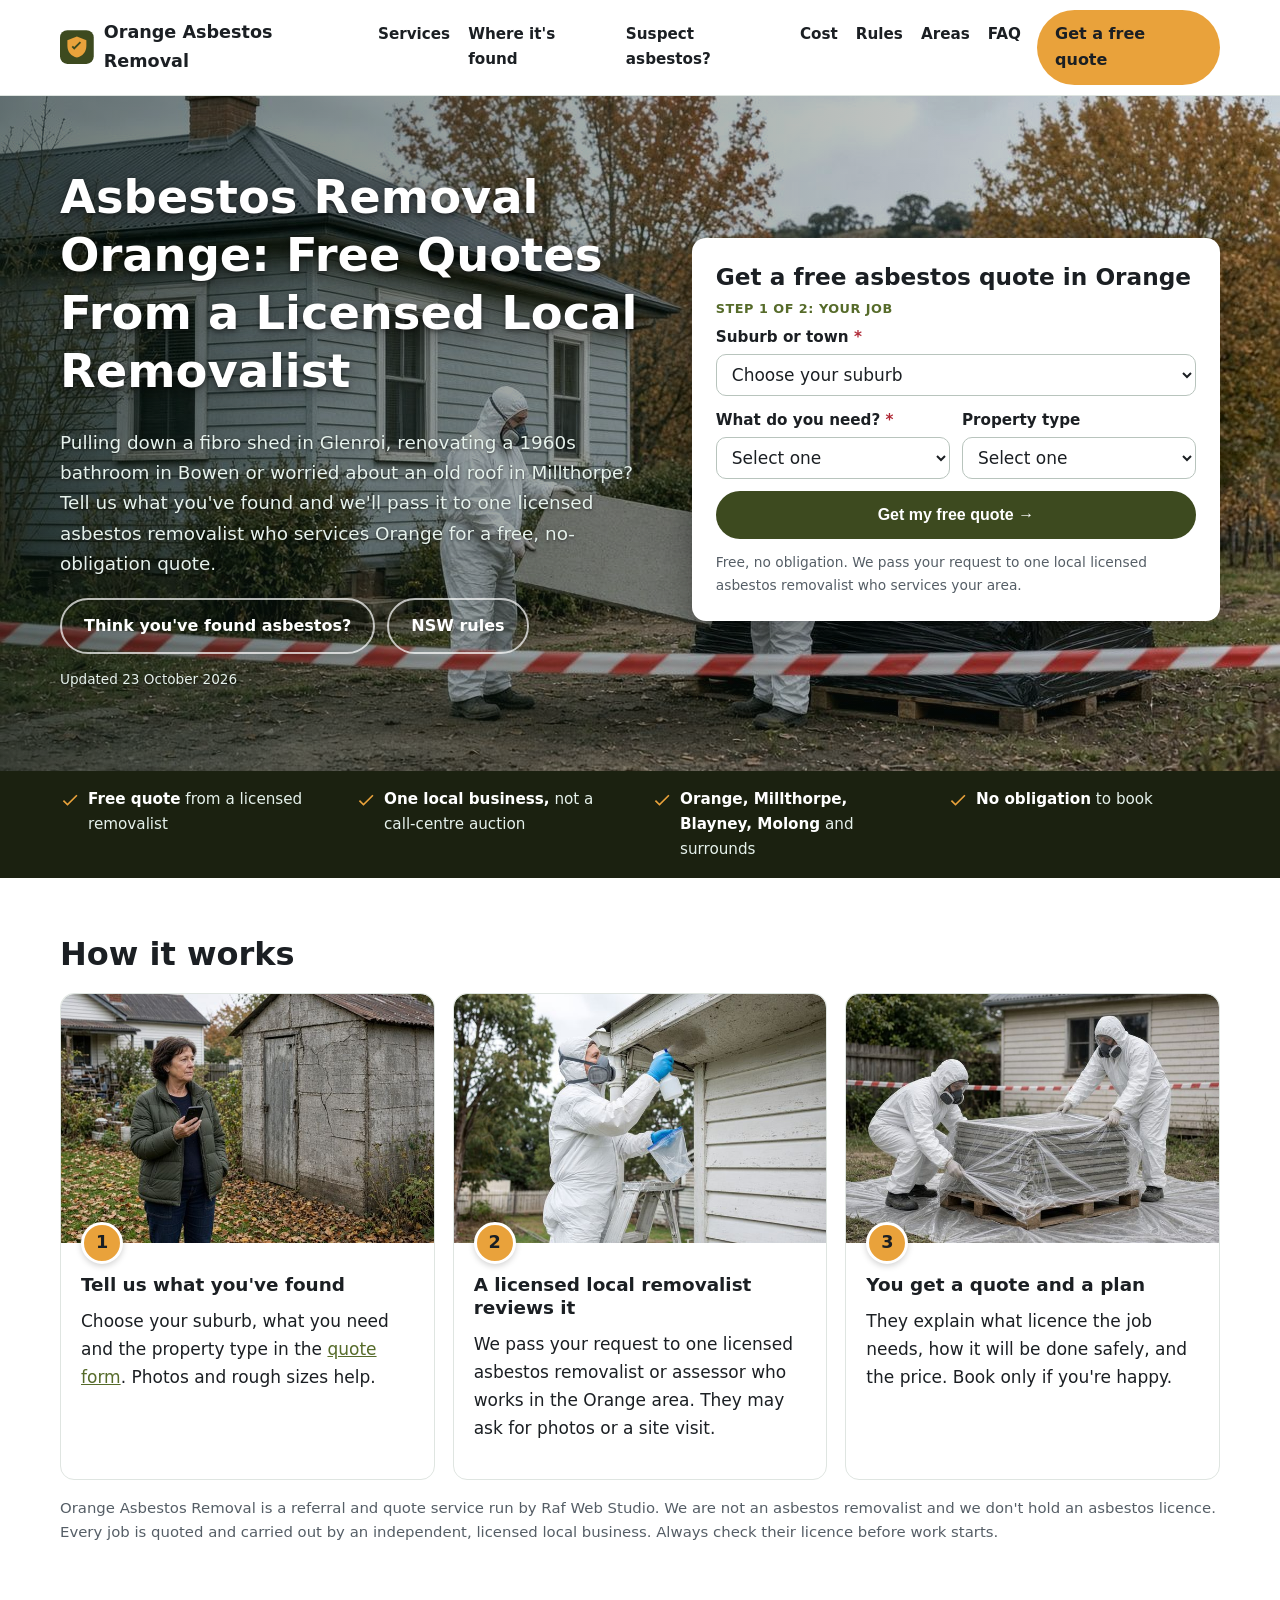
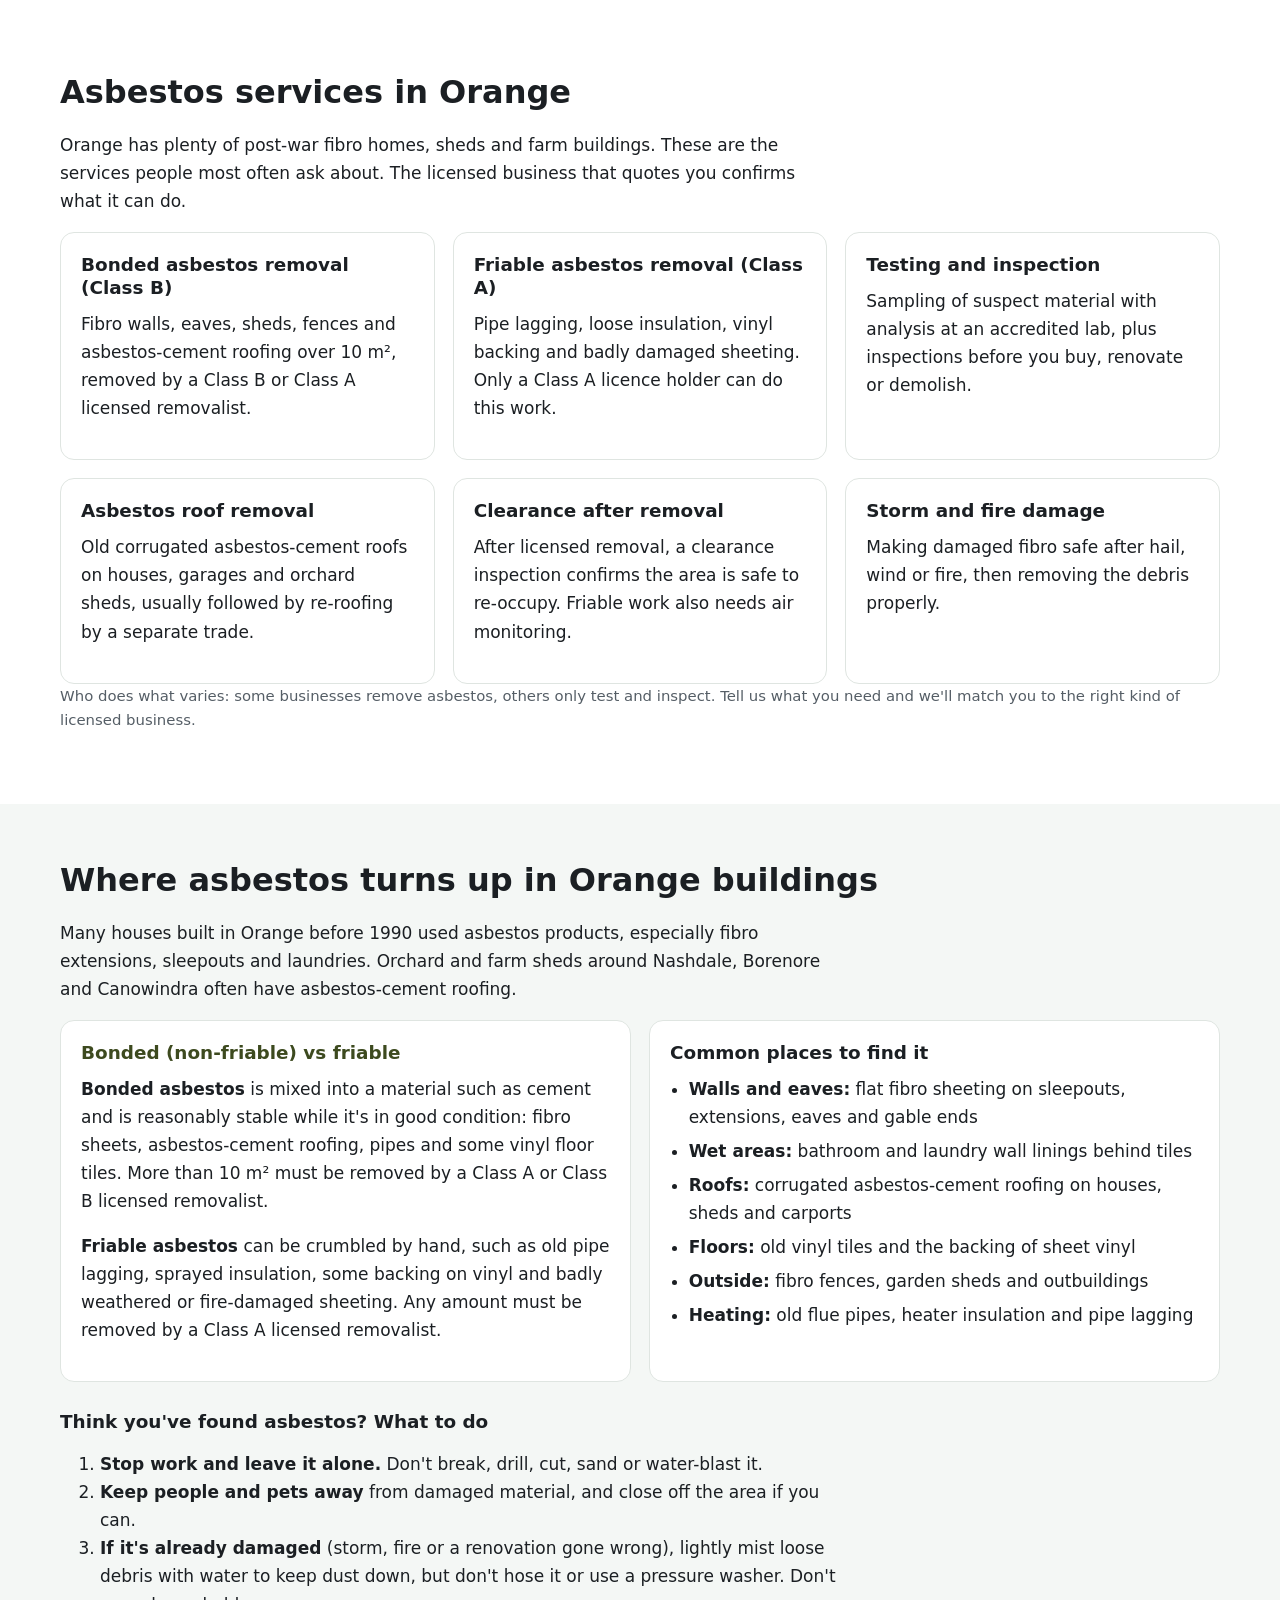
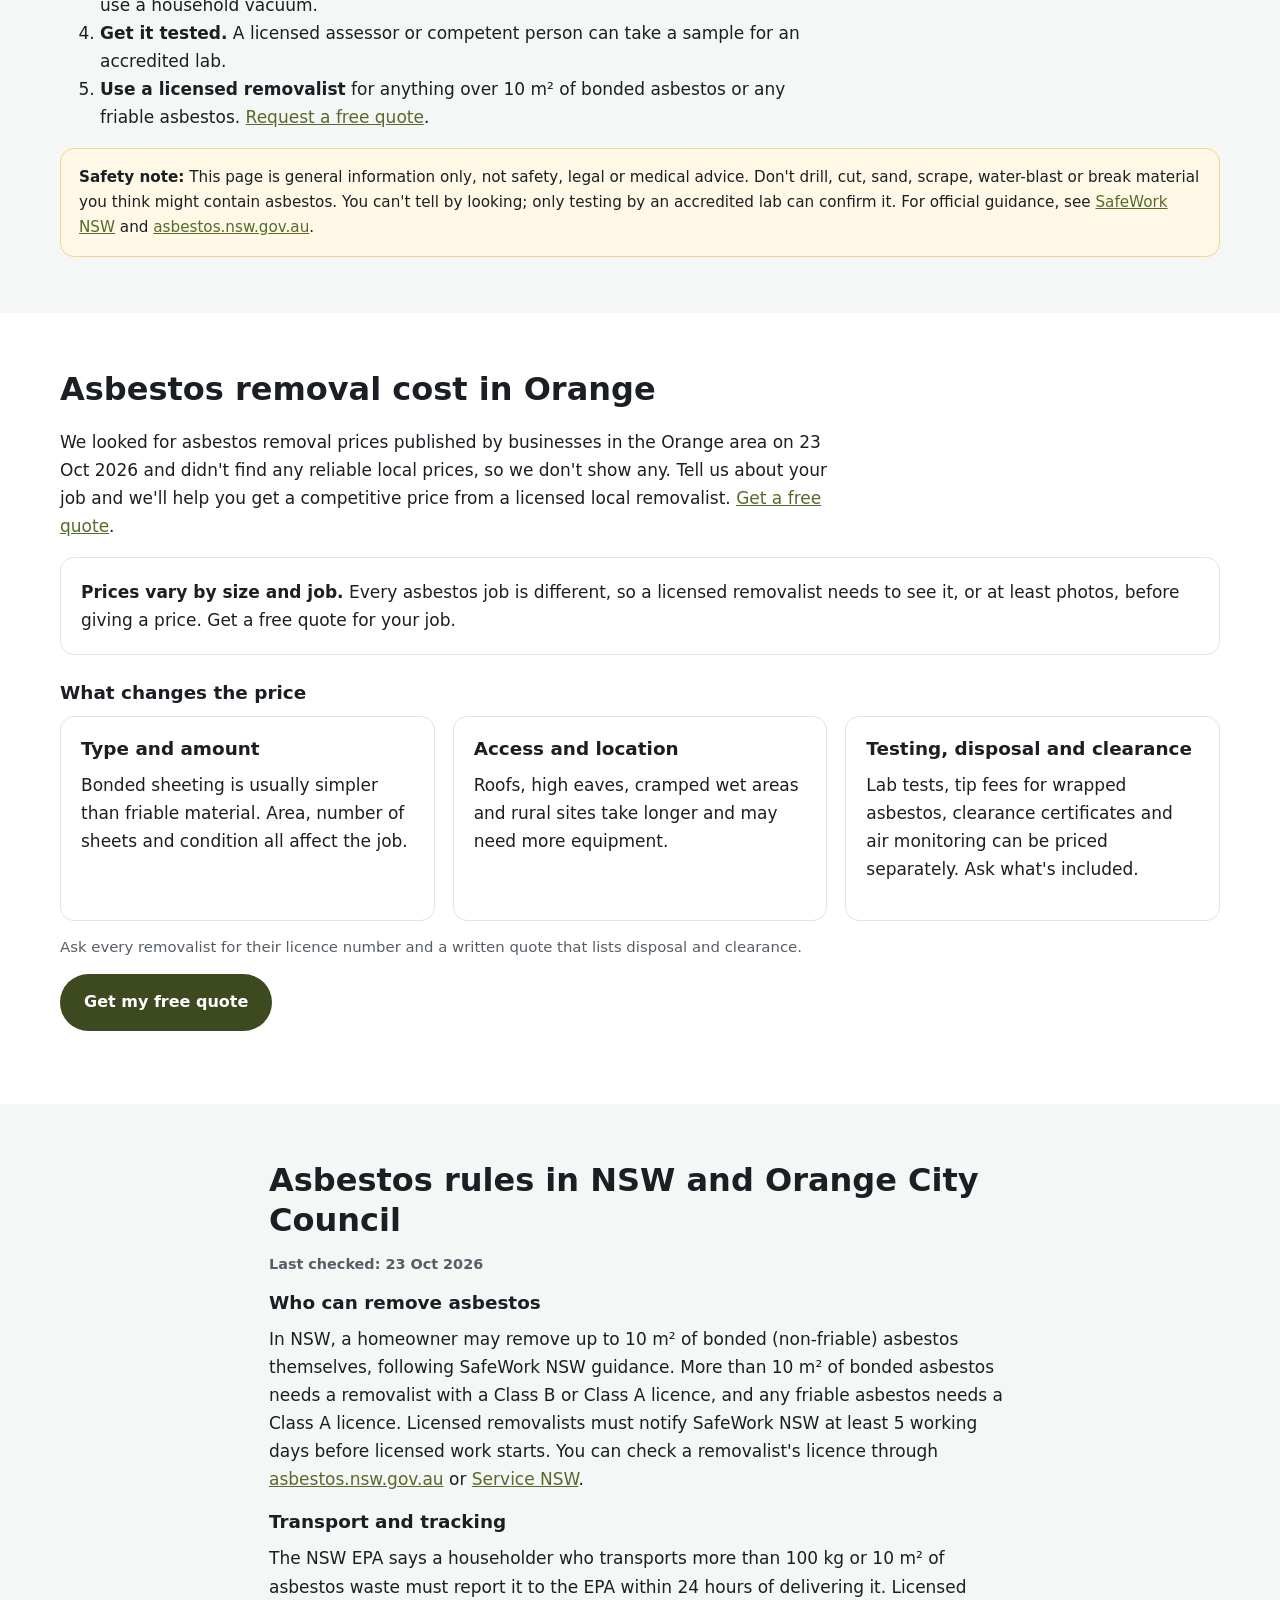
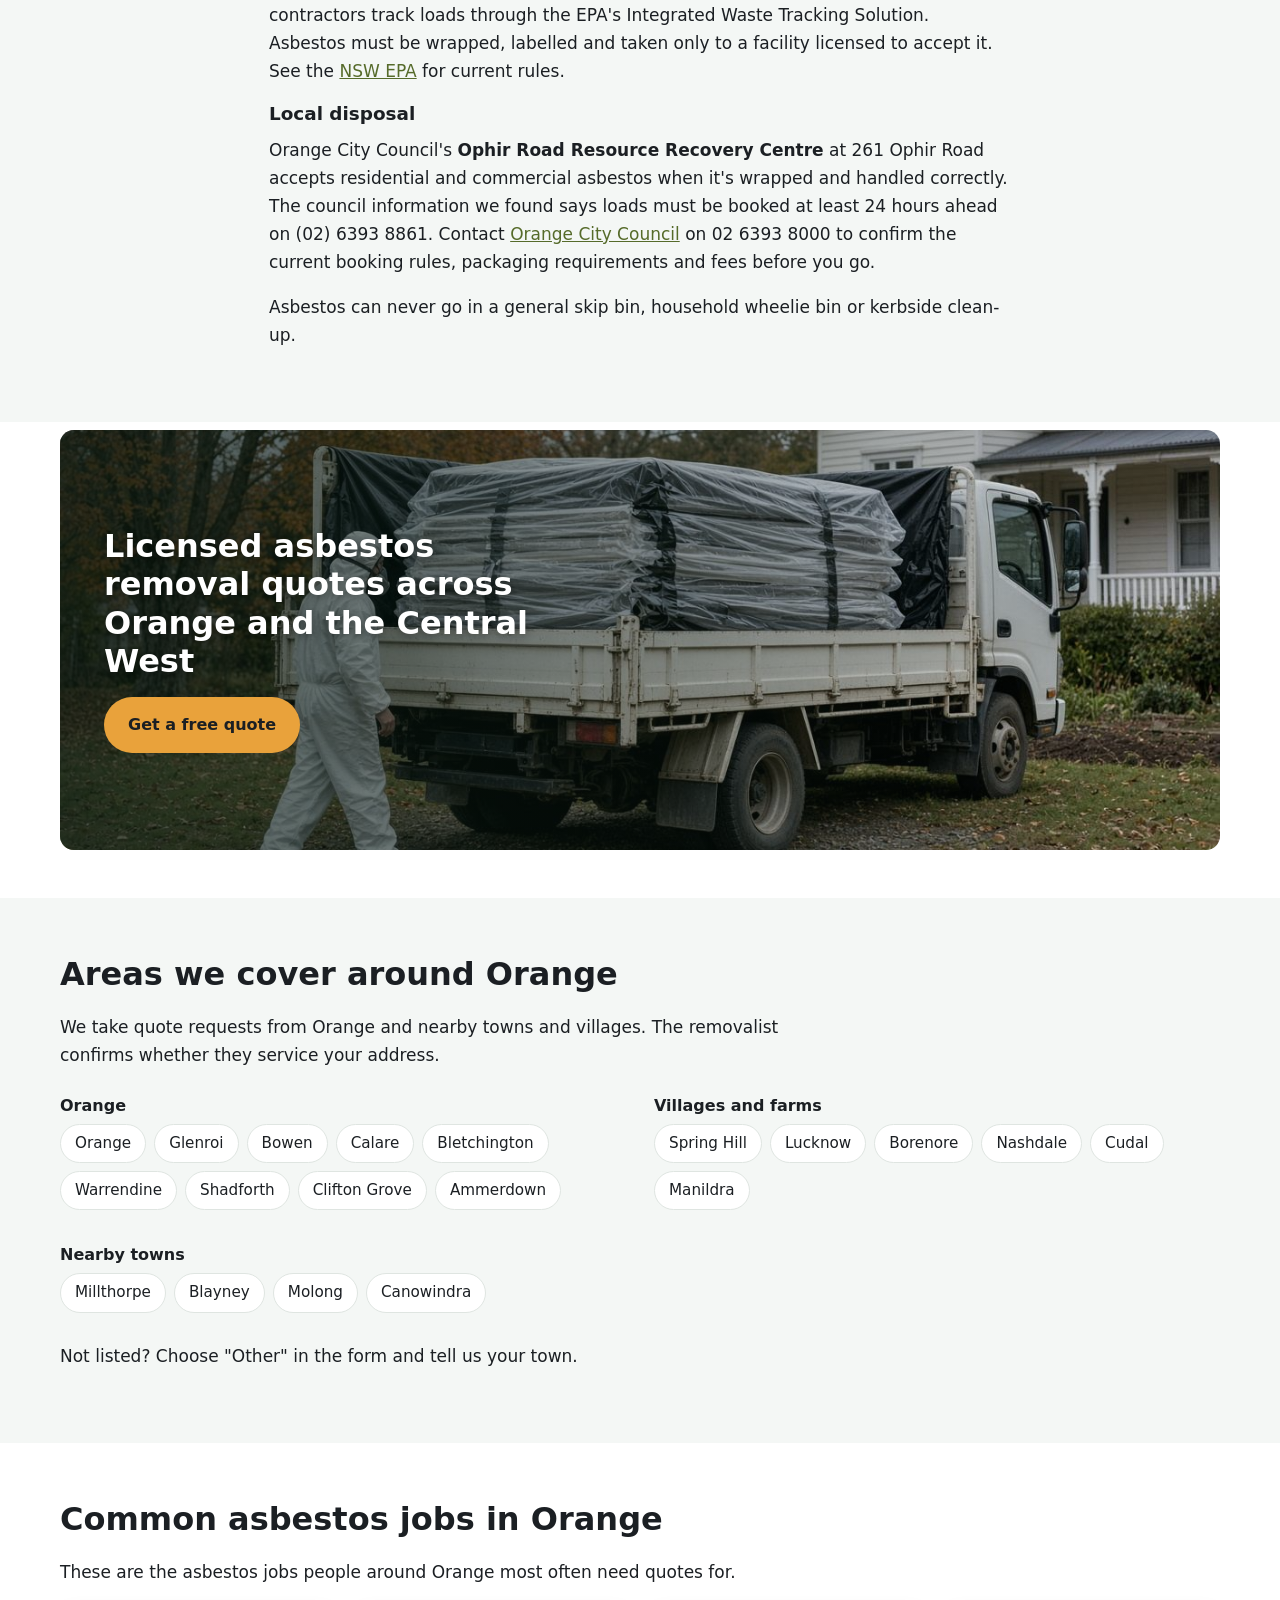
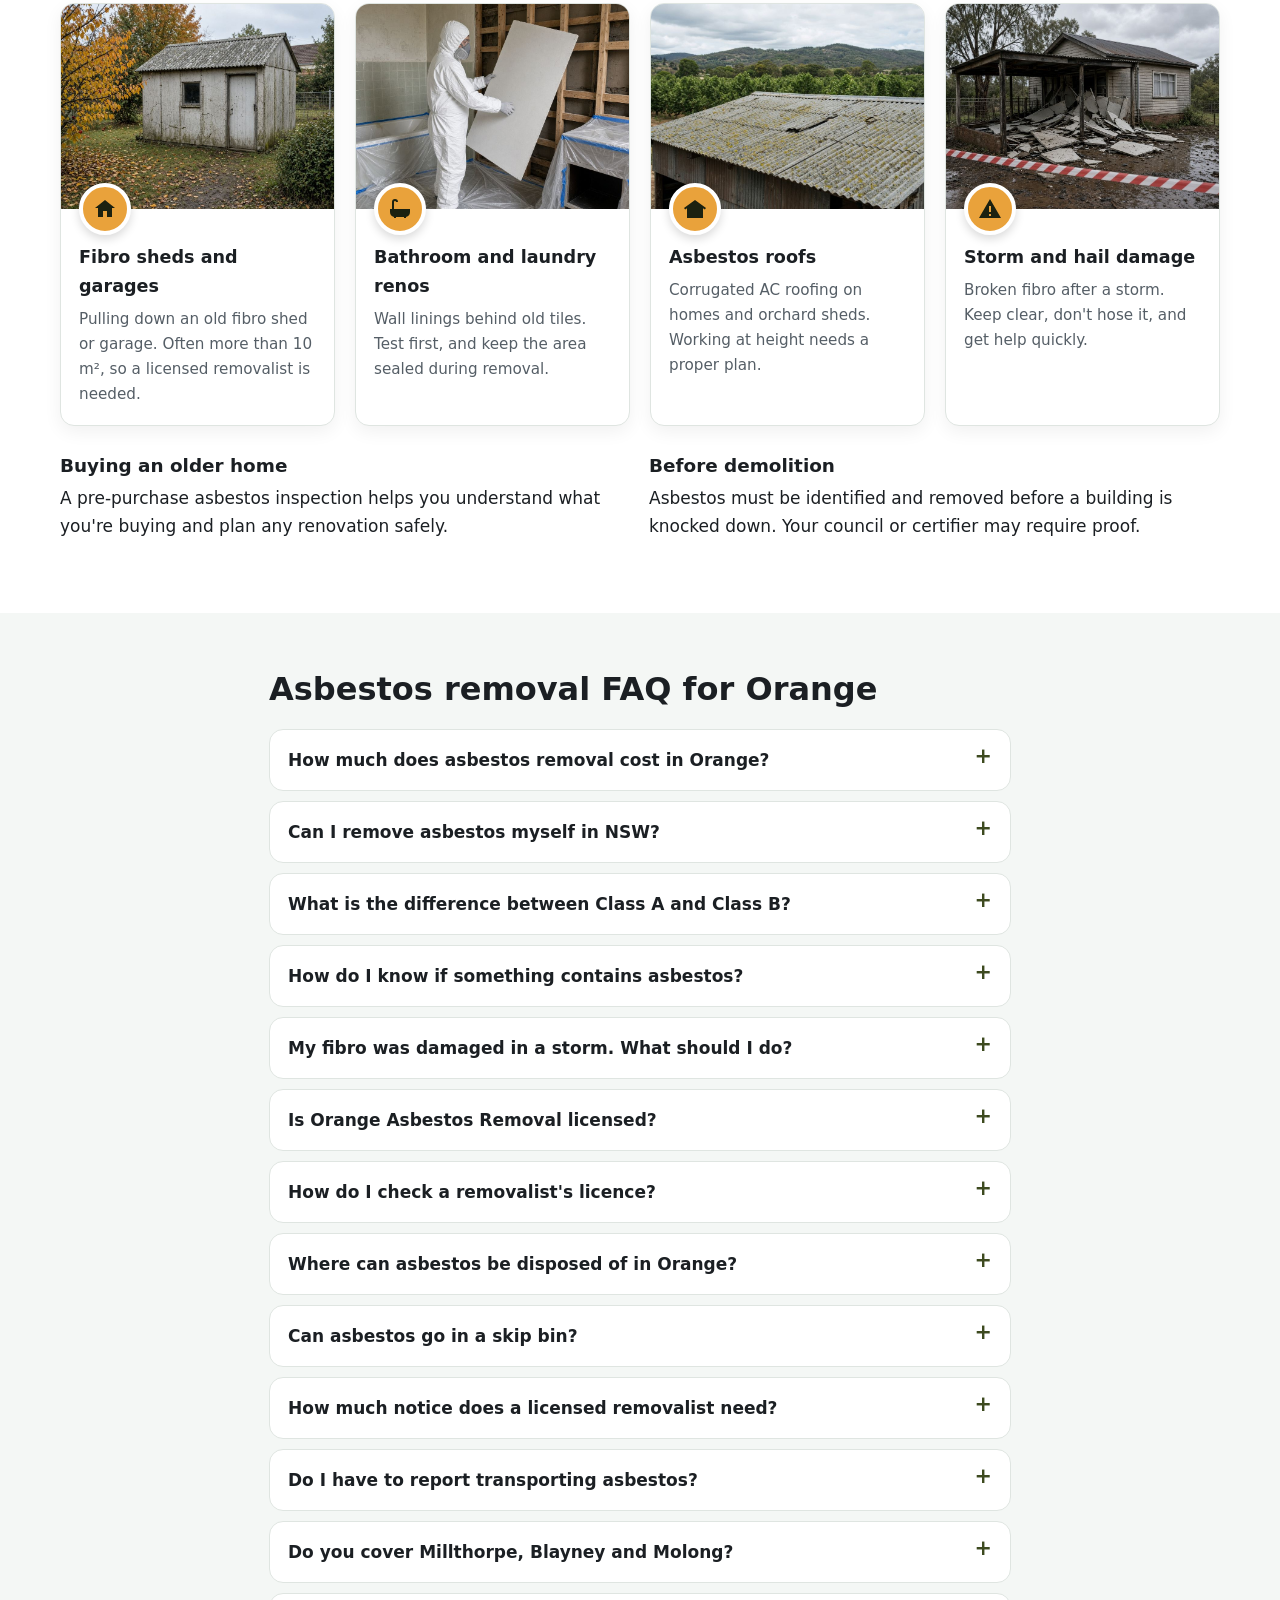
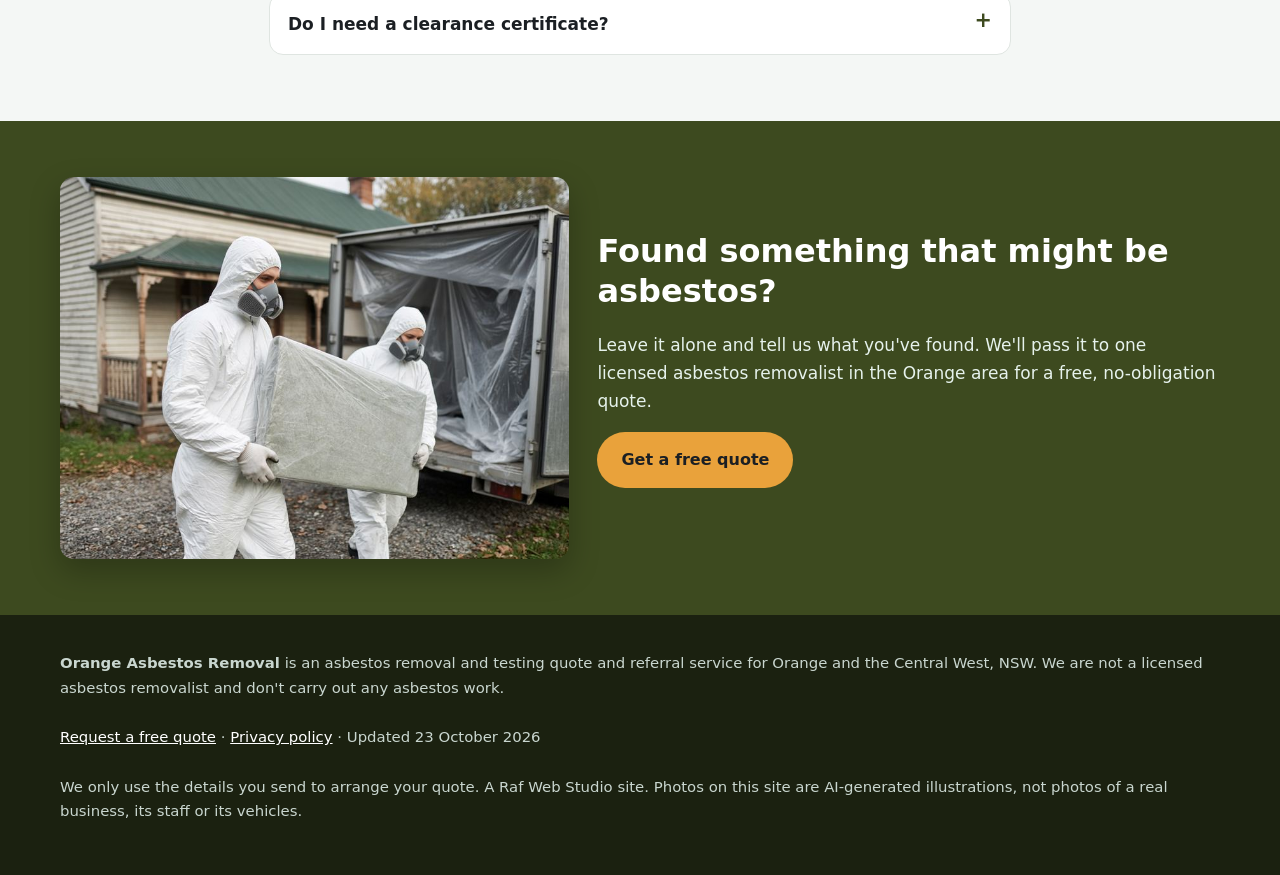
==== index.html @ f8bcb48f "Use FormSubmit alias for form action" ====
<!doctype html>
<html lang="en-AU">
<head>
<meta charset="utf-8">
<meta name="google-site-verification" content="h_LJporxLCmRmUX16r3Uz3n4VwqnJaqqV6pNgYYhl90" />
<meta name="viewport" content="width=device-width, initial-scale=1">
<title>Asbestos Removal Orange | Licensed Removal &amp; Testing Quotes, Orange NSW</title>
<meta name="description" content="Asbestos removal in Orange, Millthorpe, Blayney and Molong. Free quotes from one licensed local removalist for fibro removal, asbestos roofs and testing.">
<link rel="canonical" href="https://orangeasbestosremoval.com/">
<link rel="icon" href="favicon.svg" type="image/svg+xml">
<meta name="theme-color" content="#3d4a1f">
<meta property="og:type" content="website">
<meta property="og:locale" content="en_AU">
<meta property="og:site_name" content="Orange Asbestos Removal">
<meta property="og:title" content="Asbestos Removal Orange | Licensed Removal &amp; Testing Quotes, Orange NSW">
<meta property="og:description" content="Free asbestos removal and testing quotes in Orange NSW, passed to one licensed local removalist.">
<meta property="og:url" content="https://orangeasbestosremoval.com/">
<meta property="og:image" content="https://orangeasbestosremoval.com/img/hero.jpg">
<meta name="twitter:card" content="summary_large_image">
<meta name="twitter:image" content="https://orangeasbestosremoval.com/img/hero.jpg">
<script>document.documentElement.classList.add('js')</script>
<link rel="stylesheet" href="styles.css">

<!-- Google tag (gtag.js) -->
<script async src="https://www.googletagmanager.com/gtag/js?id=G-VR4GL59S1B"></script>
<script>
  window.dataLayer = window.dataLayer || [];
  function gtag(){dataLayer.push(arguments);}
  gtag('js', new Date());
  gtag('config', 'G-VR4GL59S1B');
</script>

<script type="application/ld+json">
{
 "@context": "https://schema.org",
 "@type": "WebSite",
 "@id": "https://orangeasbestosremoval.com/#website",
 "name": "Orange Asbestos Removal",
 "url": "https://orangeasbestosremoval.com/",
 "inLanguage": "en-AU"
}
</script>
<script type="application/ld+json">
{
 "@context": "https://schema.org",
 "@type": "Service",
 "@id": "https://orangeasbestosremoval.com/#service",
 "name": "Asbestos removal and testing quotes in Orange",
 "serviceType": "Asbestos removal",
 "description": "Free asbestos removal and testing quotes in Orange. We pass your request to one licensed local asbestos removalist.",
 "url": "https://orangeasbestosremoval.com/",
 "provider": {
  "@type": "Organization",
  "name": "Orange Asbestos Removal",
  "url": "https://orangeasbestosremoval.com/"
 },
 "areaServed": [
  {
   "@type": "AdministrativeArea",
   "name": "Orange City Council, NSW"
  },
  {
   "@type": "Place",
   "name": "Orange, NSW"
  },
  {
   "@type": "Place",
   "name": "Glenroi, NSW"
  },
  {
   "@type": "Place",
   "name": "Bowen, NSW"
  },
  {
   "@type": "Place",
   "name": "Calare, NSW"
  },
  {
   "@type": "Place",
   "name": "Bletchington, NSW"
  },
  {
   "@type": "Place",
   "name": "Warrendine, NSW"
  },
  {
   "@type": "Place",
   "name": "Shadforth, NSW"
  },
  {
   "@type": "Place",
   "name": "Spring Hill, NSW"
  },
  {
   "@type": "Place",
   "name": "Lucknow, NSW"
  },
  {
   "@type": "Place",
   "name": "Millthorpe, NSW"
  },
  {
   "@type": "Place",
   "name": "Blayney, NSW"
  },
  {
   "@type": "Place",
   "name": "Molong, NSW"
  },
  {
   "@type": "Place",
   "name": "Borenore, NSW"
  },
  {
   "@type": "Place",
   "name": "Nashdale, NSW"
  },
  {
   "@type": "Place",
   "name": "Canowindra, NSW"
  },
  {
   "@type": "Place",
   "name": "Cudal, NSW"
  },
  {
   "@type": "Place",
   "name": "Manildra, NSW"
  },
  {
   "@type": "Place",
   "name": "Clifton Grove, NSW"
  },
  {
   "@type": "Place",
   "name": "Ammerdown, NSW"
  }
 ]
}
</script>
<script type="application/ld+json">
{
 "@context": "https://schema.org",
 "@type": "FAQPage",
 "mainEntity": [
  {
   "@type": "Question",
   "name": "How much does asbestos removal cost in Orange?",
   "acceptedAnswer": {
    "@type": "Answer",
    "text": "It depends on the type and amount of asbestos, its condition, access and disposal. We didn't find reliable published local prices, so the best way to get an accurate figure is a free quote for your job."
   }
  },
  {
   "@type": "Question",
   "name": "Can I remove asbestos myself in NSW?",
   "acceptedAnswer": {
    "@type": "Answer",
    "text": "A homeowner may remove up to 10 m² of bonded (non-friable) asbestos following SafeWork NSW guidance. More than 10 m², or any friable asbestos, must be removed by a licensed removalist."
   }
  },
  {
   "@type": "Question",
   "name": "What is the difference between Class A and Class B?",
   "acceptedAnswer": {
    "@type": "Answer",
    "text": "A Class B licence covers bonded (non-friable) asbestos. A Class A licence covers friable asbestos as well as bonded."
   }
  },
  {
   "@type": "Question",
   "name": "How do I know if something contains asbestos?",
   "acceptedAnswer": {
    "@type": "Answer",
    "text": "You can't tell by looking. A sample needs to be tested by an accredited lab. A licensed assessor or competent person can take it safely."
   }
  },
  {
   "@type": "Question",
   "name": "My fibro was damaged in a storm. What should I do?",
   "acceptedAnswer": {
    "@type": "Answer",
    "text": "Keep people and pets away, don't hose or sweep it, and lightly mist loose debris if needed. Then get a licensed removalist to make it safe."
   }
  },
  {
   "@type": "Question",
   "name": "Is Orange Asbestos Removal licensed?",
   "acceptedAnswer": {
    "@type": "Answer",
    "text": "No. We are a referral and quote service run by Raf Web Studio. We pass your request to one licensed local business, which quotes and does the work. Always check their licence."
   }
  },
  {
   "@type": "Question",
   "name": "How do I check a removalist's licence?",
   "acceptedAnswer": {
    "@type": "Answer",
    "text": "Use the licence search on asbestos.nsw.gov.au or Service NSW."
   }
  },
  {
   "@type": "Question",
   "name": "Where can asbestos be disposed of in Orange?",
   "acceptedAnswer": {
    "@type": "Answer",
    "text": "Orange City Council's Ophir Road Resource Recovery Centre at 261 Ophir Road accepts wrapped asbestos. The council information we found says to book at least 24 hours ahead on (02) 6393 8861. Confirm the current rules with council."
   }
  },
  {
   "@type": "Question",
   "name": "Can asbestos go in a skip bin?",
   "acceptedAnswer": {
    "@type": "Answer",
    "text": "Not a general skip. Some operators supply special lined asbestos bins or bags, but the asbestos must still be handled and wrapped correctly."
   }
  },
  {
   "@type": "Question",
   "name": "How much notice does a licensed removalist need?",
   "acceptedAnswer": {
    "@type": "Answer",
    "text": "Licensed removalists must notify SafeWork NSW at least 5 working days before licensed removal work starts."
   }
  },
  {
   "@type": "Question",
   "name": "Do I have to report transporting asbestos?",
   "acceptedAnswer": {
    "@type": "Answer",
    "text": "The NSW EPA says a householder who transports more than 100 kg or 10 m² of asbestos waste must report it within 24 hours of delivery."
   }
  },
  {
   "@type": "Question",
   "name": "Do you cover Millthorpe, Blayney and Molong?",
   "acceptedAnswer": {
    "@type": "Answer",
    "text": "Yes, we take requests from Millthorpe, Blayney, Molong, Canowindra and nearby villages. The removalist confirms they service your address."
   }
  },
  {
   "@type": "Question",
   "name": "Do I need a clearance certificate?",
   "acceptedAnswer": {
    "@type": "Answer",
    "text": "After licensed removal, a clearance inspection is usually done before the area is used again. Ask whether it's included in your quote."
   }
  }
 ]
}
</script>
</head>
<body>
<a class="skip-link" href="#main">Skip to content</a>

<header class="site-header">
  <div class="wrap">
    <a class="brand" href="/" aria-label="Orange Asbestos Removal home">
      <svg viewBox="0 0 64 64" aria-hidden="true"><rect width="64" height="64" rx="14" fill="#3d4a1f"/><path d="M32 12 14 19v11c0 11 7.6 19.6 18 22 10.4-2.4 18-11 18-22V19z" fill="#e9a23b"/><path d="M27 37l-5-5 2.5-2.5L27 32l10.5-10.5L40 24z" fill="#3d4a1f"/></svg>
      Orange Asbestos Removal
    </a>
    <nav class="nav" aria-label="Main">
      <a href="#services">Services</a><a href="#types">Where it&#x27;s found</a><a href="#suspect">Suspect asbestos?</a><a href="#pricing">Cost</a><a href="#rules">Rules</a><a href="#areas">Areas</a><a href="#faq">FAQ</a>
    </nav>
    <a class="btn btn-call header-call" href="#quote">Get a free quote</a>
  </div>
</header>

<main id="main">
<section class="hero" aria-labelledby="h1">
  <picture class="hero-bg">
    <source media="(max-width: 700px)" srcset="img/hero-mobile.jpg" width="684" height="720">
    <img src="img/hero.jpg" width="1280" height="720" alt="Two workers in full protective suits and masks lowering an intact fibro sheet, with autumn trees and a vineyard hill behind" fetchpriority="high" decoding="async">
  </picture>
  <div class="wrap hero-grid">
    <div class="hero-copy">
      <h1 id="h1">Asbestos Removal Orange: Free Quotes From a Licensed Local Removalist</h1>
      <p class="lead">Pulling down a fibro shed in Glenroi, renovating a 1960s bathroom in Bowen or worried about an old roof in Millthorpe? Tell us what you've found and we'll pass it to one licensed asbestos removalist who services Orange for a free, no-obligation quote.</p>
      <div class="ctas"><a class="btn btn-ghost" href="#suspect">Think you've found asbestos?</a><a class="btn btn-ghost" href="#rules">NSW rules</a></div>
      <p class="updated">Updated 23 October 2026</p>
    </div>
    <div class="hero-form-card" id="quote">
      <h2 id="quote-h">Get a free asbestos quote in Orange</h2>
      <form class="quote-form two-step" id="quote-form" action="https://formsubmit.co/924b6a2abc5c1424681858f36b602953" method="post" novalidate>
        <input type="hidden" name="_subject" value="New quote request – orangeasbestosremoval.com">
        <input type="hidden" name="_captcha" value="true">
        <input type="hidden" name="_template" value="table">
        <input type="hidden" name="_next" value="https://orangeasbestosremoval.com/thanks.html">
        <input type="text" name="_honey" style="display:none" tabindex="-1" autocomplete="off" aria-hidden="true">
        <input type="hidden" name="source" value="orangeasbestosremoval.com">
        <fieldset class="step step-1">
          <legend class="step-label">Step 1 of 2: your job</legend>
          <div class="full"><label for="suburb">Suburb or town <span class="req" aria-hidden="true">*</span></label>
            <select id="suburb" name="suburb" required><option value="">Choose your suburb</option><option>Orange</option><option>Glenroi</option><option>Bowen</option><option>Calare</option><option>Bletchington</option><option>Warrendine</option><option>Shadforth</option><option>Spring Hill</option><option>Lucknow</option><option>Millthorpe</option><option>Blayney</option><option>Molong</option><option>Borenore</option><option>Nashdale</option><option>Canowindra</option><option>Cudal</option><option>Manildra</option><option>Clifton Grove</option><option>Ammerdown</option><option value="Other">Other (tell us below)</option></select></div>
          <div class="full other-wrap"><label for="suburb_other">Other suburb or town</label><input id="suburb_other" name="suburb_other" type="text" autocomplete="address-level2"></div>
          <div><label for="service">What do you need? <span class="req" aria-hidden="true">*</span></label>
            <select id="service" name="service_type" required><option value="">Select one</option><option>Asbestos testing / inspection</option><option>Bonded (fibro) removal</option><option>Friable asbestos removal</option><option>Asbestos roof removal</option><option>Storm or fire damage</option><option>Not sure, need advice</option></select></div>
          <div><label for="property">Property type</label>
            <select id="property" name="property_type"><option value="Not sure">Select one</option><option>House</option><option>Shed, garage or carport</option><option>Unit or strata</option><option>Farm or rural building</option><option>Commercial or industrial</option></select></div>
          <div class="full js-only"><button class="btn btn-primary btn-block" type="button" id="to-step-2">Get my free quote →</button></div>
          <p class="microcopy full">Free, no obligation. We pass your request to one local licensed asbestos removalist who services your area.</p>
          <p class="form-error full" id="step1-error" role="alert" hidden>Please choose your suburb and what you need.</p>
        </fieldset>
        <fieldset class="step step-2" id="step-2">
          <legend class="step-label">Step 2 of 2: your details</legend>
          <div><label for="name">Name <span class="req" aria-hidden="true">*</span></label><input id="name" name="name" type="text" autocomplete="name" required></div>
          <div><label for="phone">Phone <span class="req" aria-hidden="true">*</span></label><input id="phone" name="phone" type="tel" autocomplete="tel" inputmode="tel" required></div>
          <div><label for="email">Email</label><input id="email" name="email" type="email" autocomplete="email"></div>
          <div><label for="date">Preferred date</label><input id="date" name="preferred_date" type="date"></div>
          <div class="full"><label for="message">Anything else?</label><textarea id="message" name="message" rows="2" placeholder="e.g. fibro shed about 20 m², bathroom wall, AC roof on a farm shed"></textarea></div>
          <p class="consent full">By sending this form you agree we can share your details with one local licensed asbestos removalist so they can quote for your job. See our <a href="privacy.html">privacy policy</a>.</p>
          <div class="full step2-actions"><button class="btn btn-primary" type="submit">Send my quote request</button><button class="btn-link js-only" type="button" id="back-1">← Back</button></div>
        </fieldset>
      </form>
    </div>
  </div>
</section>
<section class="trust" aria-label="Why use this service">
  <ul class="wrap trust-list"><li><svg viewBox="0 0 24 24" aria-hidden="true"><path fill="currentColor" d="M9 16.2 4.8 12l-1.4 1.4L9 19 21 7l-1.4-1.4z"/></svg><span><strong>Free quote</strong> from a licensed removalist</span></li><li><svg viewBox="0 0 24 24" aria-hidden="true"><path fill="currentColor" d="M9 16.2 4.8 12l-1.4 1.4L9 19 21 7l-1.4-1.4z"/></svg><span><strong>One local business,</strong> not a call-centre auction</span></li><li><svg viewBox="0 0 24 24" aria-hidden="true"><path fill="currentColor" d="M9 16.2 4.8 12l-1.4 1.4L9 19 21 7l-1.4-1.4z"/></svg><span><strong>Orange, Millthorpe, Blayney, Molong</strong> and surrounds</span></li><li><svg viewBox="0 0 24 24" aria-hidden="true"><path fill="currentColor" d="M9 16.2 4.8 12l-1.4 1.4L9 19 21 7l-1.4-1.4z"/></svg><span><strong>No obligation</strong> to book</span></li></ul>
</section>
<section id="how" aria-labelledby="how-h">
  <div class="wrap">
    <h2 id="how-h">How it works</h2>
    <ol class="steps grid grid-3">
      <li class="card step-card"><span class="step-img"><img src="img/step1.jpg" width="700" height="467" loading="lazy" decoding="async" alt="Homeowner standing near an old fibro shed in his backyard"></span><div class="step-body"><span class="step-num">1</span><h3>Tell us what you've found</h3><p>Choose your suburb, what you need and the property type in the <a href="#quote">quote form</a>. Photos and rough sizes help.</p></div></li>
      <li class="card step-card"><span class="step-img"><img src="img/step2.jpg" width="700" height="467" loading="lazy" decoding="async" alt="Assessor in protective gear wetting an eave before taking a sample"></span><div class="step-body"><span class="step-num">2</span><h3>A licensed local removalist reviews it</h3><p>We pass your request to one licensed asbestos removalist or assessor who works in the Orange area. They may ask for photos or a site visit.</p></div></li>
      <li class="card step-card"><span class="step-img"><img src="img/step3.jpg" width="700" height="467" loading="lazy" decoding="async" alt="Wrapped asbestos sheets stacked on a pallet"></span><div class="step-body"><span class="step-num">3</span><h3>You get a quote and a plan</h3><p>They explain what licence the job needs, how it will be done safely, and the price. Book only if you're happy.</p></div></li>
      </ol>
    <p class="note">Orange Asbestos Removal is a referral and quote service run by Raf Web Studio. We are not an asbestos removalist and we don't hold an asbestos licence. Every job is quoted and carried out by an independent, licensed local business. Always check their licence before work starts.</p>
  </div>
</section>
<section id="services" aria-labelledby="services-h">
  <div class="wrap">
    <h2 id="services-h">Asbestos services in Orange</h2>
    <p class="intro">Orange has plenty of post-war fibro homes, sheds and farm buildings. These are the services people most often ask about. The licensed business that quotes you confirms what it can do.</p>
    <div class="grid grid-3"><div class="card"><h3>Bonded asbestos removal (Class B)</h3><p>Fibro walls, eaves, sheds, fences and asbestos-cement roofing over 10 m², removed by a Class B or Class A licensed removalist.</p></div><div class="card"><h3>Friable asbestos removal (Class A)</h3><p>Pipe lagging, loose insulation, vinyl backing and badly damaged sheeting. Only a Class A licence holder can do this work.</p></div><div class="card"><h3>Testing and inspection</h3><p>Sampling of suspect material with analysis at an accredited lab, plus inspections before you buy, renovate or demolish.</p></div><div class="card"><h3>Asbestos roof removal</h3><p>Old corrugated asbestos-cement roofs on houses, garages and orchard sheds, usually followed by re-roofing by a separate trade.</p></div><div class="card"><h3>Clearance after removal</h3><p>After licensed removal, a clearance inspection confirms the area is safe to re-occupy. Friable work also needs air monitoring.</p></div><div class="card"><h3>Storm and fire damage</h3><p>Making damaged fibro safe after hail, wind or fire, then removing the debris properly.</p></div></div>
    <p class="note">Who does what varies: some businesses remove asbestos, others only test and inspect. Tell us what you need and we'll match you to the right kind of licensed business.</p>
  </div>
</section>
<section class="alt" id="types" aria-labelledby="types-h">
  <div class="wrap">
    <h2 id="types-h">Where asbestos turns up in Orange buildings</h2>
    <p class="intro">Many houses built in Orange before 1990 used asbestos products, especially fibro extensions, sleepouts and laundries. Orchard and farm sheds around Nashdale, Borenore and Canowindra often have asbestos-cement roofing.</p>
    <div class="grid grid-2">
      <div class="card yes">
        <h3>Bonded (non-friable) vs friable</h3>
        <p><strong>Bonded asbestos</strong> is mixed into a material such as cement and is reasonably stable while it's in good condition: fibro sheets, asbestos-cement roofing, pipes and some vinyl floor tiles. More than 10 m² must be removed by a Class A or Class B licensed removalist.</p>
        <p><strong>Friable asbestos</strong> can be crumbled by hand, such as old pipe lagging, sprayed insulation, some backing on vinyl and badly weathered or fire-damaged sheeting. Any amount must be removed by a Class A licensed removalist.</p>
      </div>
      <div class="card">
        <h3>Common places to find it</h3>
        <ul class="clean"><li><strong>Walls and eaves:</strong> flat fibro sheeting on sleepouts, extensions, eaves and gable ends</li><li><strong>Wet areas:</strong> bathroom and laundry wall linings behind tiles</li><li><strong>Roofs:</strong> corrugated asbestos-cement roofing on houses, sheds and carports</li><li><strong>Floors:</strong> old vinyl tiles and the backing of sheet vinyl</li><li><strong>Outside:</strong> fibro fences, garden sheds and outbuildings</li><li><strong>Heating:</strong> old flue pipes, heater insulation and pipe lagging</li></ul>
      </div>
    </div>
    <h3 id="suspect" style="margin-top:28px">Think you've found asbestos? What to do</h3>
    <ol class="intro"><li><strong>Stop work and leave it alone.</strong> Don't break, drill, cut, sand or water-blast it.</li><li><strong>Keep people and pets away</strong> from damaged material, and close off the area if you can.</li><li><strong>If it's already damaged</strong> (storm, fire or a renovation gone wrong), lightly mist loose debris with water to keep dust down, but don't hose it or use a pressure washer. Don't use a household vacuum.</li><li><strong>Get it tested.</strong> A licensed assessor or competent person can take a sample for an accredited lab.</li><li><strong>Use a licensed removalist</strong> for anything over 10 m² of bonded asbestos or any friable asbestos. <a href="#quote">Request a free quote</a>.</li></ol>
    <div class="disclaimer"><strong>Safety note:</strong> This page is general information only, not safety, legal or medical advice. Don't drill, cut, sand, scrape, water-blast or break material you think might contain asbestos. You can't tell by looking; only testing by an accredited lab can confirm it. For official guidance, see <a href="https://www.safework.nsw.gov.au/hazards-a-z/asbestos" rel="noopener">SafeWork NSW</a> and <a href="https://www.asbestos.nsw.gov.au/" rel="noopener">asbestos.nsw.gov.au</a>.</div>
  </div>
</section>
<section id="pricing" aria-labelledby="pricing-h">
  <div class="wrap">
    <h2 id="pricing-h">Asbestos removal cost in Orange</h2>
    <p class="intro">We looked for asbestos removal prices published by businesses in the Orange area on 23 Oct 2026 and didn't find any reliable local prices, so we don't show any. Tell us about your job and we'll help you get a competitive price from a licensed local removalist. <a href="#quote">Get a free quote</a>.</p>
    <div class="card"><p style="margin:0"><strong>Prices vary by size and job.</strong> Every asbestos job is different, so a licensed removalist needs to see it, or at least photos, before giving a price. Get a free quote for your job.</p></div>
    <h3 style="margin-top:26px">What changes the price</h3>
    <div class="grid grid-3"><div class="card"><h3>Type and amount</h3><p>Bonded sheeting is usually simpler than friable material. Area, number of sheets and condition all affect the job.</p></div><div class="card"><h3>Access and location</h3><p>Roofs, high eaves, cramped wet areas and rural sites take longer and may need more equipment.</p></div><div class="card"><h3>Testing, disposal and clearance</h3><p>Lab tests, tip fees for wrapped asbestos, clearance certificates and air monitoring can be priced separately. Ask what's included.</p></div></div>
    <p class="note" style="margin-top:14px">Ask every removalist for their licence number and a written quote that lists disposal and clearance.</p>
    <p><a class="btn btn-primary" href="#quote">Get my free quote</a></p>
  </div>
</section>
<section class="alt" id="rules" aria-labelledby="rules-h">
  <div class="wrap intro">
    <h2 id="rules-h">Asbestos rules in NSW and Orange City Council</h2>
    <p class="updated-dark">Last checked: 23 Oct 2026</p>
    <h3>Who can remove asbestos</h3>
    <p>In NSW, a homeowner may remove up to 10 m² of bonded (non-friable) asbestos themselves, following SafeWork NSW guidance. More than 10 m² of bonded asbestos needs a removalist with a Class B or Class A licence, and any friable asbestos needs a Class A licence. Licensed removalists must notify SafeWork NSW at least 5 working days before licensed work starts. You can check a removalist's licence through <a href="https://www.asbestos.nsw.gov.au/" rel="noopener">asbestos.nsw.gov.au</a> or <a href="https://www.service.nsw.gov.au/" rel="noopener">Service NSW</a>.</p>
    <h3>Transport and tracking</h3>
    <p>The NSW EPA says a householder who transports more than 100 kg or 10 m² of asbestos waste must report it to the EPA within 24 hours of delivering it. Licensed contractors track loads through the EPA's Integrated Waste Tracking Solution. Asbestos must be wrapped, labelled and taken only to a facility licensed to accept it. See the <a href="https://www.epa.nsw.gov.au/" rel="noopener">NSW EPA</a> for current rules.</p>
    <h3>Local disposal</h3>
    <p>Orange City Council's <strong>Ophir Road Resource Recovery Centre</strong> at 261 Ophir Road accepts residential and commercial asbestos when it's wrapped and handled correctly. The council information we found says loads must be booked at least 24 hours ahead on (02) 6393 8861. Contact <a href="https://www.orange.nsw.gov.au/" rel="noopener">Orange City Council</a> on 02 6393 8000 to confirm the current booking rules, packaging requirements and fees before you go.</p>
    <p>Asbestos can never go in a general skip bin, household wheelie bin or kerbside clean-up.</p>
  </div>
</section>
<section class="band-wrap" aria-label="Licensed asbestos removal quotes across Orange and the Central West">
  <div class="wrap">
    <div class="truck-band">
      <img src="img/band.jpg" width="1280" height="720" loading="lazy" decoding="async" alt="Sealed and wrapped asbestos sheets on a truck tray ready for disposal">
      <div class="band-text">
        <p class="band-line">Licensed asbestos removal quotes across Orange and the Central West</p>
        <a class="btn btn-call" href="#quote">Get a free quote</a>
      </div>
    </div>
  </div>
</section>
<section class="alt" id="areas" aria-labelledby="areas-h">
  <div class="wrap">
    <h2 id="areas-h">Areas we cover around Orange</h2>
    <p class="intro">We take quote requests from Orange and nearby towns and villages. The removalist confirms whether they service your address.</p>
    <div class="area-groups"><div class="area-group"><h3>Orange</h3><ul class="areas"><li>Orange</li><li>Glenroi</li><li>Bowen</li><li>Calare</li><li>Bletchington</li><li>Warrendine</li><li>Shadforth</li><li>Clifton Grove</li><li>Ammerdown</li></ul></div><div class="area-group"><h3>Villages and farms</h3><ul class="areas"><li>Spring Hill</li><li>Lucknow</li><li>Borenore</li><li>Nashdale</li><li>Cudal</li><li>Manildra</li></ul></div><div class="area-group"><h3>Nearby towns</h3><ul class="areas"><li>Millthorpe</li><li>Blayney</li><li>Molong</li><li>Canowindra</li></ul></div></div>
    <p class="intro">Not listed? Choose "Other" in the form and tell us your town.</p>
  </div>
</section>
<section id="jobs" aria-labelledby="jobs-h">
  <div class="wrap">
    <h2 id="jobs-h">Common asbestos jobs in Orange</h2>
    <p class="intro">These are the asbestos jobs people around Orange most often need quotes for.</p>
    <div class="photo-cards">
      <a class="photo-card" href="#services">
        <span class="pc-img"><img src="img/card-shed.jpg" width="900" height="675" loading="lazy" decoding="async" alt="Old fibro garden shed with an asbestos-cement roof"></span>
        <span class="pc-body"><span class="pc-icon"><svg viewBox="0 0 24 24" aria-hidden="true"><path fill="currentColor" d="M12 3 2 11h3v9h5v-6h4v6h5v-9h3z"/></svg></span><strong class="pc-title">Fibro sheds and garages</strong><span class="pc-text">Pulling down an old fibro shed or garage. Often more than 10 m², so a licensed removalist is needed.</span></span>
      </a>
      <a class="photo-card" href="#types">
        <span class="pc-img"><img src="img/card-bathroom.jpg" width="900" height="675" loading="lazy" decoding="async" alt="Worker in protective suit lifting an intact wall sheet in a room sealed with plastic"></span>
        <span class="pc-body"><span class="pc-icon"><svg viewBox="0 0 24 24" aria-hidden="true"><path fill="currentColor" d="M4 12V5a3 3 0 0 1 6 0h-2a1 1 0 0 0-2 0v7h16v3a5 5 0 0 1-4 4.9V21h-2v-1H8v1H6v-1.1A5 5 0 0 1 2 15v-3z"/></svg></span><strong class="pc-title">Bathroom and laundry renos</strong><span class="pc-text">Wall linings behind old tiles. Test first, and keep the area sealed during removal.</span></span>
      </a>
      <a class="photo-card" href="#services">
        <span class="pc-img"><img src="img/card-roof.jpg" width="900" height="675" loading="lazy" decoding="async" alt="Corrugated asbestos-cement roof on a shed with orchards behind"></span>
        <span class="pc-body"><span class="pc-icon"><svg viewBox="0 0 24 24" aria-hidden="true"><path fill="currentColor" d="M12 3 1 11l1.2 1.6L4 11.3V21h16v-9.7l1.8 1.3L23 11z"/></svg></span><strong class="pc-title">Asbestos roofs</strong><span class="pc-text">Corrugated AC roofing on homes and orchard sheds. Working at height needs a proper plan.</span></span>
      </a>
      <a class="photo-card" href="#suspect">
        <span class="pc-img"><img src="img/card-damage.jpg" width="900" height="675" loading="lazy" decoding="async" alt="Storm-damaged fibro carport taped off with barrier tape"></span>
        <span class="pc-body"><span class="pc-icon"><svg viewBox="0 0 24 24" aria-hidden="true"><path fill="currentColor" d="M12 2 1 21h22zm-1 7h2v6h-2zm0 8h2v2h-2z"/></svg></span><strong class="pc-title">Storm and hail damage</strong><span class="pc-text">Broken fibro after a storm. Keep clear, don't hose it, and get help quickly.</span></span>
      </a>
    </div>
    <div class="grid grid-2 more-jobs"><div><h3>Buying an older home</h3><p>A pre-purchase asbestos inspection helps you understand what you're buying and plan any renovation safely.</p></div><div><h3>Before demolition</h3><p>Asbestos must be identified and removed before a building is knocked down. Your council or certifier may require proof.</p></div></div>
  </div>
</section>
<section class="alt" id="faq" aria-labelledby="faq-h">
  <div class="wrap intro">
    <h2 id="faq-h">Asbestos removal FAQ for Orange</h2>
    <details><summary>How much does asbestos removal cost in Orange?</summary><p>It depends on the type and amount of asbestos, its condition, access and disposal. We didn&#x27;t find reliable published local prices, so the best way to get an accurate figure is a free quote for your job.</p></details>
    <details><summary>Can I remove asbestos myself in NSW?</summary><p>A homeowner may remove up to 10 m² of bonded (non-friable) asbestos following SafeWork NSW guidance. More than 10 m², or any friable asbestos, must be removed by a licensed removalist.</p></details>
    <details><summary>What is the difference between Class A and Class B?</summary><p>A Class B licence covers bonded (non-friable) asbestos. A Class A licence covers friable asbestos as well as bonded.</p></details>
    <details><summary>How do I know if something contains asbestos?</summary><p>You can&#x27;t tell by looking. A sample needs to be tested by an accredited lab. A licensed assessor or competent person can take it safely.</p></details>
    <details><summary>My fibro was damaged in a storm. What should I do?</summary><p>Keep people and pets away, don&#x27;t hose or sweep it, and lightly mist loose debris if needed. Then get a licensed removalist to make it safe.</p></details>
    <details><summary>Is Orange Asbestos Removal licensed?</summary><p>No. We are a referral and quote service run by Raf Web Studio. We pass your request to one licensed local business, which quotes and does the work. Always check their licence.</p></details>
    <details><summary>How do I check a removalist&#x27;s licence?</summary><p>Use the licence search on asbestos.nsw.gov.au or Service NSW.</p></details>
    <details><summary>Where can asbestos be disposed of in Orange?</summary><p>Orange City Council&#x27;s Ophir Road Resource Recovery Centre at 261 Ophir Road accepts wrapped asbestos. The council information we found says to book at least 24 hours ahead on (02) 6393 8861. Confirm the current rules with council.</p></details>
    <details><summary>Can asbestos go in a skip bin?</summary><p>Not a general skip. Some operators supply special lined asbestos bins or bags, but the asbestos must still be handled and wrapped correctly.</p></details>
    <details><summary>How much notice does a licensed removalist need?</summary><p>Licensed removalists must notify SafeWork NSW at least 5 working days before licensed removal work starts.</p></details>
    <details><summary>Do I have to report transporting asbestos?</summary><p>The NSW EPA says a householder who transports more than 100 kg or 10 m² of asbestos waste must report it within 24 hours of delivery.</p></details>
    <details><summary>Do you cover Millthorpe, Blayney and Molong?</summary><p>Yes, we take requests from Millthorpe, Blayney, Molong, Canowindra and nearby villages. The removalist confirms they service your address.</p></details>
    <details><summary>Do I need a clearance certificate?</summary><p>After licensed removal, a clearance inspection is usually done before the area is used again. Ask whether it&#x27;s included in your quote.</p></details>
    
  </div>
</section>
<section class="quote closing" aria-labelledby="close-h">
  <div class="wrap closing-grid">
    <figure class="closing-photo"><img src="img/closing.jpg" width="800" height="600" loading="lazy" decoding="async" alt="Two workers in protective suits carrying a wrapped asbestos sheet to a plastic-lined truck"></figure>
    <div>
      <h2 id="close-h">Found something that might be asbestos?</h2>
      <p>Leave it alone and tell us what you've found. We'll pass it to one licensed asbestos removalist in the Orange area for a free, no-obligation quote.</p>
      <p><a class="btn btn-call" href="#quote">Get a free quote</a></p>
    </div>
  </div>
</section>
</main>

<footer class="site-footer">
  <div class="wrap">
    <p><strong>Orange Asbestos Removal</strong> is an asbestos removal and testing quote and referral service for Orange and the Central West, NSW. We are not a licensed asbestos removalist and don't carry out any asbestos work.</p>
    <p><a href="#quote">Request a free quote</a> · <a href="privacy.html">Privacy policy</a> · Updated 23 October 2026</p>
    <p>We only use the details you send to arrange your quote. A Raf Web Studio site. Photos on this site are AI-generated illustrations, not photos of a real business, its staff or its vehicles.</p>
  </div>
</footer>

<div class="mobile-call" aria-label="Quick contact">
  <a class="btn btn-call" href="#quote">Get a free quote</a>
</div>
<script src="form.js" defer></script>
</body>
</html>
---- styles.css ----
:root{
  --green:#3d4a1f;--green-2:#566b2a;--yellow:#e9a23b;--ink:#1b1f23;--muted:#555e66;
  --bg:#ffffff;--soft:#f4f7f5;--line:#dfe5e1;--radius:14px;--max:1200px;
}
*{box-sizing:border-box}
html{scroll-behavior:smooth}
body{margin:0;font-family:system-ui,-apple-system,"Segoe UI",Roboto,Arial,sans-serif;color:var(--ink);background:var(--bg);line-height:1.65;font-size:17px;padding-bottom:72px}
@media(min-width:800px){body{padding-bottom:0}}
img,svg{max-width:100%}
a{color:var(--green-2)}
a:focus-visible,button:focus-visible,input:focus-visible,select:focus-visible,textarea:focus-visible{outline:3px solid var(--yellow);outline-offset:2px}
.wrap{max-width:var(--max);margin:0 auto;padding:0 20px}
.skip-link{position:absolute;left:-999px;top:0;background:#fff;padding:8px 12px;z-index:100}
.skip-link:focus{left:8px}
h1,h2,h3{line-height:1.25;margin:0 0 .6em}
h1{font-size:clamp(1.9rem,4.5vw,2.9rem)}
h2{font-size:clamp(1.5rem,3vw,2rem);margin-top:0}
h3{font-size:1.15rem}
p{margin:0 0 1em}

/* header */
.site-header{background:#fff;border-bottom:1px solid var(--line);position:sticky;top:0;z-index:50}
.site-header .wrap{display:flex;align-items:center;justify-content:space-between;gap:16px;padding-top:10px;padding-bottom:10px}
.brand{display:flex;align-items:center;gap:10px;font-weight:800;color:var(--ink);text-decoration:none;font-size:1.1rem}
.brand svg{width:34px;height:34px}
.nav{display:none;gap:18px}
.nav a{color:var(--ink);text-decoration:none;font-weight:600;font-size:.95rem}
.nav a:hover{color:var(--green-2)}
@media(min-width:900px){.nav{display:flex}}

/* buttons */
.btn{display:inline-flex;align-items:center;justify-content:center;gap:8px;font-weight:700;border-radius:999px;padding:13px 22px;text-decoration:none;border:2px solid transparent;cursor:pointer;font-size:1rem}
.btn svg{width:20px;height:20px}
.btn-call{background:var(--yellow);color:#1b1f23}
.btn-call:hover{background:#e9a23b}
.btn-ghost{background:transparent;color:#fff;border-color:rgba(255,255,255,.7)}
.btn-ghost:hover{background:rgba(255,255,255,.12)}
.btn-primary{background:var(--green);color:#fff}
.btn-primary:hover{background:var(--green-2)}
.header-call{display:none}
@media(min-width:600px){.header-call{display:inline-flex;padding:9px 16px}}

/* hero */
.hero{background:linear-gradient(135deg,#3d4a1f 0%,#566b2a 60%,#566b2a 100%);color:#fff;padding:48px 0 56px}
.hero .wrap{display:grid;gap:32px}
@media(min-width:900px){.hero .wrap{grid-template-columns:1.15fr .85fr;align-items:center}}
.hero p.lead{font-size:1.15rem;color:#e6f2ec;max-width:38em}
.hero .ctas{display:flex;flex-wrap:wrap;gap:12px;margin:22px 0 18px}
.ticks{list-style:none;padding:0;margin:0;display:grid;gap:6px;color:#e6f2ec}
.ticks li{display:flex;gap:8px;align-items:flex-start}
.ticks svg{flex:0 0 20px;width:20px;height:20px;margin-top:3px}
.hero-card{background:#fff;color:var(--ink);border-radius:var(--radius);padding:22px;box-shadow:0 12px 30px rgba(0,0,0,.18)}
.hero-card h2{font-size:1.25rem}
.hero-card ol{margin:0;padding-left:1.2em}
.hero-card li{margin-bottom:.5em}

/* sections */
section{padding:56px 0}
section.alt{background:var(--soft)}
.intro{max-width:46em}
.grid{display:grid;gap:18px}
@media(min-width:700px){.grid-2{grid-template-columns:1fr 1fr}.grid-3{grid-template-columns:repeat(3,1fr)}}
.card{background:#fff;border:1px solid var(--line);border-radius:var(--radius);padding:20px}
.card .size{display:inline-block;background:var(--green);color:#fff;font-weight:800;border-radius:8px;padding:3px 10px;margin-bottom:8px}
.icon{width:36px;height:36px;color:var(--green);margin-bottom:6px}

table{width:100%;border-collapse:collapse;background:#fff;border-radius:var(--radius);overflow:hidden;border:1px solid var(--line)}
caption{text-align:left;font-weight:700;padding:0 0 10px}
th,td{padding:12px 14px;text-align:left;border-bottom:1px solid var(--line);vertical-align:top}
th{background:#e9f1ec;font-size:.95rem}
.table-scroll{overflow-x:auto}
.note{font-size:.93rem;color:var(--muted)}
.yes h3{color:var(--green)}
.no h3{color:#b02a37}
ul.clean{padding-left:1.1em;margin:0}
ul.clean li{margin-bottom:.35em}

.areas{display:flex;flex-wrap:wrap;gap:8px;list-style:none;padding:0;margin:0 0 1em}
.areas li{background:#fff;border:1px solid var(--line);border-radius:999px;padding:6px 14px;font-size:.95rem}

/* faq */
details{background:#fff;border:1px solid var(--line);border-radius:var(--radius);padding:4px 18px;margin-bottom:10px}
summary{cursor:pointer;font-weight:700;padding:12px 0;list-style:none}
summary::-webkit-details-marker{display:none}
summary::after{content:"+";float:right;font-size:1.3rem;line-height:1;color:var(--green)}
details[open] summary::after{content:"–"}

/* form */
.quote{background:var(--green);color:#fff}
.quote .wrap{display:grid;gap:28px}
@media(min-width:900px){.quote .wrap{grid-template-columns:.8fr 1.2fr}}
.quote p{color:#e6f2ec}
form.quote-form{background:#fff;color:var(--ink);border-radius:var(--radius);padding:22px;display:grid;gap:14px}
@media(min-width:600px){form.quote-form{grid-template-columns:1fr 1fr}.full{grid-column:1/-1}}
label{display:block;font-weight:600;font-size:.95rem;margin-bottom:4px}
input,select,textarea{width:100%;font:inherit;padding:11px 12px;border:1.5px solid #b8c4bd;border-radius:10px;background:#fff;color:var(--ink)}
textarea{min-height:110px;resize:vertical}
.req{color:#b02a37}
.consent{font-size:.88rem;color:var(--muted)}

/* footer */
.site-footer{background:#1b2110;color:#c9d6cf;padding:36px 0;font-size:.93rem}
.site-footer a{color:#fff}
.site-footer .wrap{display:grid;gap:10px}

/* sticky mobile call bar */
.mobile-call{position:fixed;left:0;right:0;bottom:0;z-index:60;display:flex;gap:8px;padding:10px 12px;background:#fff;border-top:1px solid var(--line);box-shadow:0 -6px 18px rgba(0,0,0,.08)}
.mobile-call .btn{flex:1;padding:12px 10px}
@media(min-width:800px){.mobile-call{display:none}}

.legal{max-width:46em;padding:40px 20px 60px;margin:0 auto}
.legal h1{font-size:2rem}

/* images */
.about-grid{display:grid;gap:28px;align-items:center}
@media(min-width:900px){.about-grid{grid-template-columns:1.2fr .8fr}}
figure{margin:0}
.photo img{width:100%;height:auto;display:block;border-radius:var(--radius)}
.photo figcaption,.size-figs figcaption{font-size:.85rem;color:var(--muted);margin-top:6px}
.local-photo{max-width:720px;margin-top:8px}
.size-figs{display:grid;gap:14px;margin:6px 0 10px;grid-template-columns:1fr}
@media(min-width:600px){.size-figs{grid-template-columns:1fr 1fr}}
.size-figs img{width:100%;height:auto;display:block;border-radius:10px;border:1px solid var(--line);background:#f4f7f5}
.size-figs figcaption{font-weight:700;color:var(--ink)}
.credits{font-size:.8rem;color:#9fb3a8}

/* banner hero */
.hero{position:relative;overflow:hidden;background:#1b2110;padding:56px 0 64px}
.hero-bg,.hero-bg img{position:absolute;inset:0;width:100%;height:100%}
.hero-bg img{object-fit:cover;object-position:center 40%;filter:brightness(1.08)}
.hero::before{content:"";position:absolute;inset:0;z-index:1;background:linear-gradient(90deg,rgba(8,24,16,.58) 0%,rgba(8,24,16,.36) 45%,rgba(8,24,16,.14) 100%)}
.hero .wrap.hero-grid{position:relative;z-index:2;display:grid;gap:32px;align-items:center}
@media(min-width:960px){.hero .wrap.hero-grid{grid-template-columns:1.05fr .95fr;gap:48px}.hero{padding:72px 0 80px}}
.hero h1{text-shadow:0 2px 4px rgba(0,0,0,.45),0 4px 22px rgba(0,0,0,.45)}
.hero .lead,.hero .updated{text-shadow:0 1px 3px rgba(0,0,0,.6)}
.hero-copy .ticks{margin:6px 0 20px}
.hero-copy .ctas{margin:0}
.hero-form-card{background:#fff;color:var(--ink);border-radius:var(--radius);padding:24px;box-shadow:0 18px 40px rgba(0,0,0,.35);scroll-margin-top:80px}
.hero-form-card h2{font-size:1.45rem;margin-bottom:.3em}
.hero-form-card .form-intro{color:var(--muted);font-size:.95rem;margin-bottom:12px}
.hero-form-card form.quote-form{padding:0;box-shadow:none;border-radius:0;gap:12px}
.hero-form-card input,.hero-form-card select,.hero-form-card textarea{padding:9px 11px}
.hero-form-card textarea{min-height:72px}
.hero-form-card .consent{margin:10px 0 0}
.photo-credit{position:absolute;right:10px;bottom:6px;z-index:2;margin:0;font-size:.72rem;color:rgba(255,255,255,.8)}
.photo-credit a{color:#fff}
.how-card{background:#fff;color:var(--ink);border-radius:var(--radius);padding:22px}
.how-card ol{margin:0;padding-left:1.2em}.how-card li{margin-bottom:.5em}

/* v2 */
.hero .lead{color:#fff}
.updated{font-size:.85rem;color:#e6f2ec;margin:14px 0 0}
.updated-dark{font-size:.9rem;color:var(--muted);font-weight:600;margin-top:-.4em}
fieldset{border:0;margin:0;padding:0;min-width:0}
.step{display:grid;gap:12px;grid-template-columns:1fr}
@media(min-width:600px){.step{grid-template-columns:1fr 1fr}}
.step-label{font-size:.8rem;font-weight:700;text-transform:uppercase;letter-spacing:.04em;color:var(--green-2);margin-bottom:6px;padding:0}
.step-2{margin-top:16px}
.js .is-step-1 .step-2{display:none}
.js .is-step-2 .step-1{display:none}
.js .is-step-2 .step-2{margin-top:0}
.js-only{display:none}
.js .js-only{display:block}
.js .step2-actions .js-only{display:inline-block}
.other-wrap{display:none}.other-wrap.show{display:block}
html:not(.js) .other-wrap{display:block}
.btn-block{width:100%}
.btn-link{background:none;border:0;color:var(--green-2);font:inherit;font-weight:600;cursor:pointer;margin-left:14px;text-decoration:underline}
.microcopy{font-size:.86rem;color:var(--muted);margin:0}
.form-error{color:#b02a37;font-weight:600;font-size:.9rem;margin:0}
[aria-invalid="true"]{border-color:#b02a37}
.hero-form-card .quote-form{display:block}
.trust{background:#1b2110;color:#e6f2ec;padding:16px 0}
.trust-list{list-style:none;margin:0 auto;display:grid;gap:10px 24px;grid-template-columns:1fr}
@media(min-width:700px){.trust-list{grid-template-columns:1fr 1fr}}
@media(min-width:1000px){.trust-list{grid-template-columns:repeat(4,1fr)}}
.trust-list li{display:flex;gap:8px;align-items:flex-start;font-size:.95rem}
.trust-list svg{flex:0 0 20px;width:20px;height:20px;color:var(--yellow);margin-top:3px}
.trust-list strong{color:#fff}
ol.steps{list-style:none;padding:0;margin:0 0 16px}
.step-num{display:inline-grid;place-items:center;width:34px;height:34px;border-radius:50%;background:var(--yellow);color:#1b1f23;font-weight:800;margin-bottom:8px}
.equiv{font-weight:700;color:var(--green-2);margin:-.2em 0 .5em}
.price-table td{white-space:nowrap}
.area-groups{display:grid;gap:8px 28px;margin-bottom:12px}
@media(min-width:800px){.area-groups{grid-template-columns:1fr 1fr}}
.area-group h3{font-size:1rem;margin:10px 0 8px}
/* photo cards */
.photo-cards{display:grid;gap:20px;grid-template-columns:1fr;margin:10px 0 28px}
@media(min-width:620px){.photo-cards{grid-template-columns:1fr 1fr}}
@media(min-width:1000px){.photo-cards{grid-template-columns:repeat(4,1fr)}}
.photo-card{position:relative;display:flex;flex-direction:column;background:#fff;border:1px solid var(--line);border-radius:var(--radius);overflow:hidden;text-decoration:none;color:var(--ink);box-shadow:0 6px 18px rgba(0,0,0,.06);transition:transform .15s,box-shadow .15s}
.photo-card:hover{transform:translateY(-2px);box-shadow:0 10px 24px rgba(0,0,0,.1)}
.pc-img{display:block;aspect-ratio:4/3;overflow:hidden;background:#f4f7f5}
.pc-img img{width:100%;height:100%;object-fit:cover;display:block}
.pc-svg img{object-fit:contain;padding:12px}
.pc-icon{position:absolute;left:18px;top:-26px;width:52px;height:52px;border-radius:50%;background:var(--yellow);color:#1b2110;display:grid;place-items:center;border:4px solid #fff;box-shadow:0 4px 10px rgba(0,0,0,.15)}
.pc-icon svg{width:24px;height:24px}
.pc-body{position:relative;display:block;padding:34px 18px 18px}
.pc-title{display:block;font-size:1.1rem;margin-bottom:6px}
.pc-text{display:block;font-size:.95rem;color:var(--muted)}
.more-jobs h3{margin-bottom:.4em}
/* truck band */
.band-wrap{padding:8px 0 48px}
.truck-band{position:relative;border-radius:var(--radius);overflow:hidden;min-height:260px;display:flex;align-items:flex-end}
.truck-band img{position:absolute;inset:0;width:100%;height:100%;object-fit:cover;object-position:center 60%}
.truck-band::after{content:"";position:absolute;inset:0;background:linear-gradient(90deg,rgba(8,24,16,.72) 0%,rgba(8,24,16,.35) 55%,rgba(8,24,16,0) 100%)}
.band-text{position:relative;z-index:1;padding:28px;max-width:560px}
.band-line{color:#fff;font-size:clamp(1.4rem,3vw,2rem);font-weight:800;line-height:1.2;margin:0 0 16px;text-shadow:0 2px 8px rgba(0,0,0,.4)}
@media(min-width:900px){.truck-band{min-height:420px;align-items:center}.band-text{padding:44px}}
.closing-inner{display:grid;gap:12px;align-items:center}
@media(min-width:900px){.quote .wrap.closing-inner{grid-template-columns:1fr auto}}
.closing-grid{display:grid;gap:28px;align-items:center}
@media(min-width:900px){.quote .wrap.closing-grid{grid-template-columns:.9fr 1.1fr}}
.closing-photo img{width:100%;height:auto;display:block;border-radius:var(--radius);box-shadow:0 12px 30px rgba(0,0,0,.25)}

/* How it works step photos */
.step-card{padding:0;overflow:hidden;display:flex;flex-direction:column}
.step-img{display:block;aspect-ratio:3/2;background:#e9efe9}
.step-img img{display:block;width:100%;height:100%;object-fit:cover;border-radius:var(--radius) var(--radius) 0 0}
.step-body{position:relative;padding:30px 20px 20px}
.step-card .step-num{position:absolute;top:-21px;left:20px;width:42px;height:42px;margin:0;font-size:1.1rem;border:3px solid #fff;box-shadow:0 2px 6px rgba(0,0,0,.18)}
.step-card h3{margin-top:0}

/* site-specific */
.photo-note{font-size:.8rem;color:var(--muted);margin-top:8px}
.disclaimer{background:#fff8e6;border:1px solid #f0d58a;border-radius:var(--radius);padding:16px 18px;font-size:.95rem}
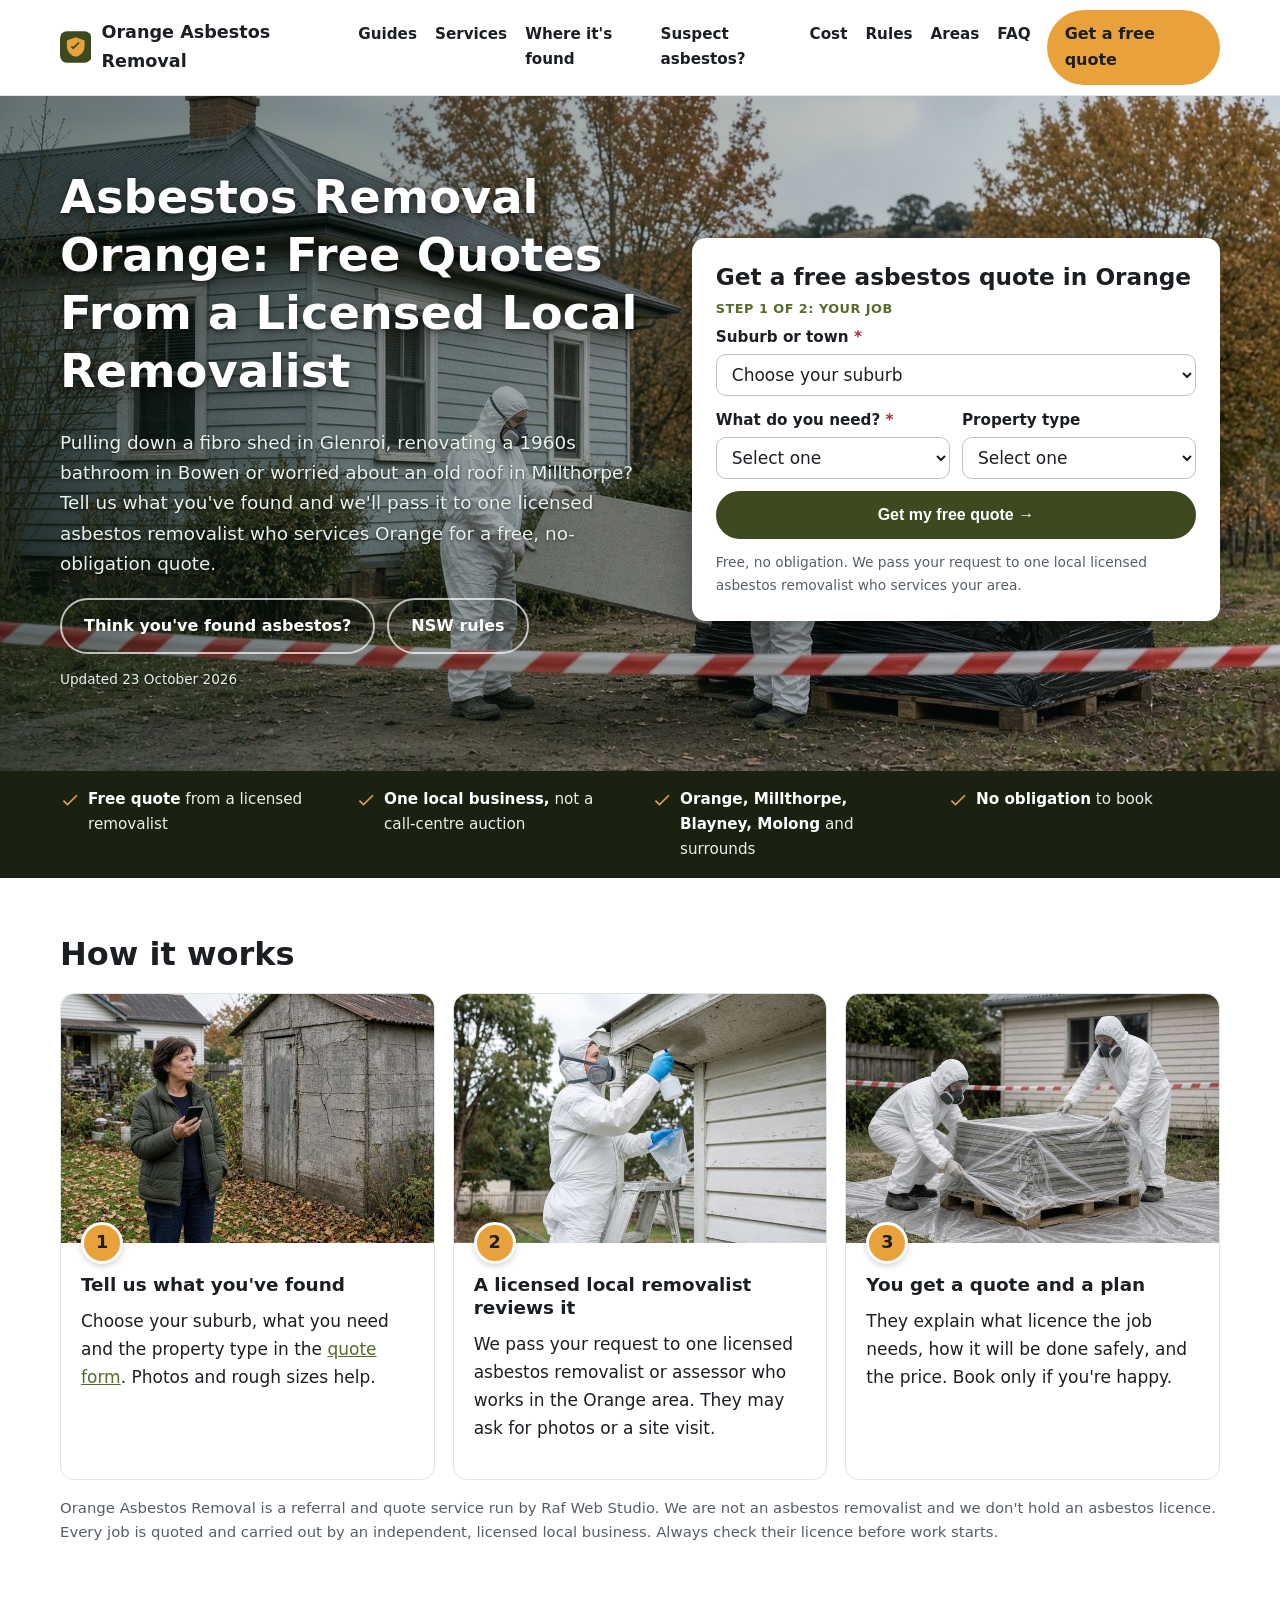
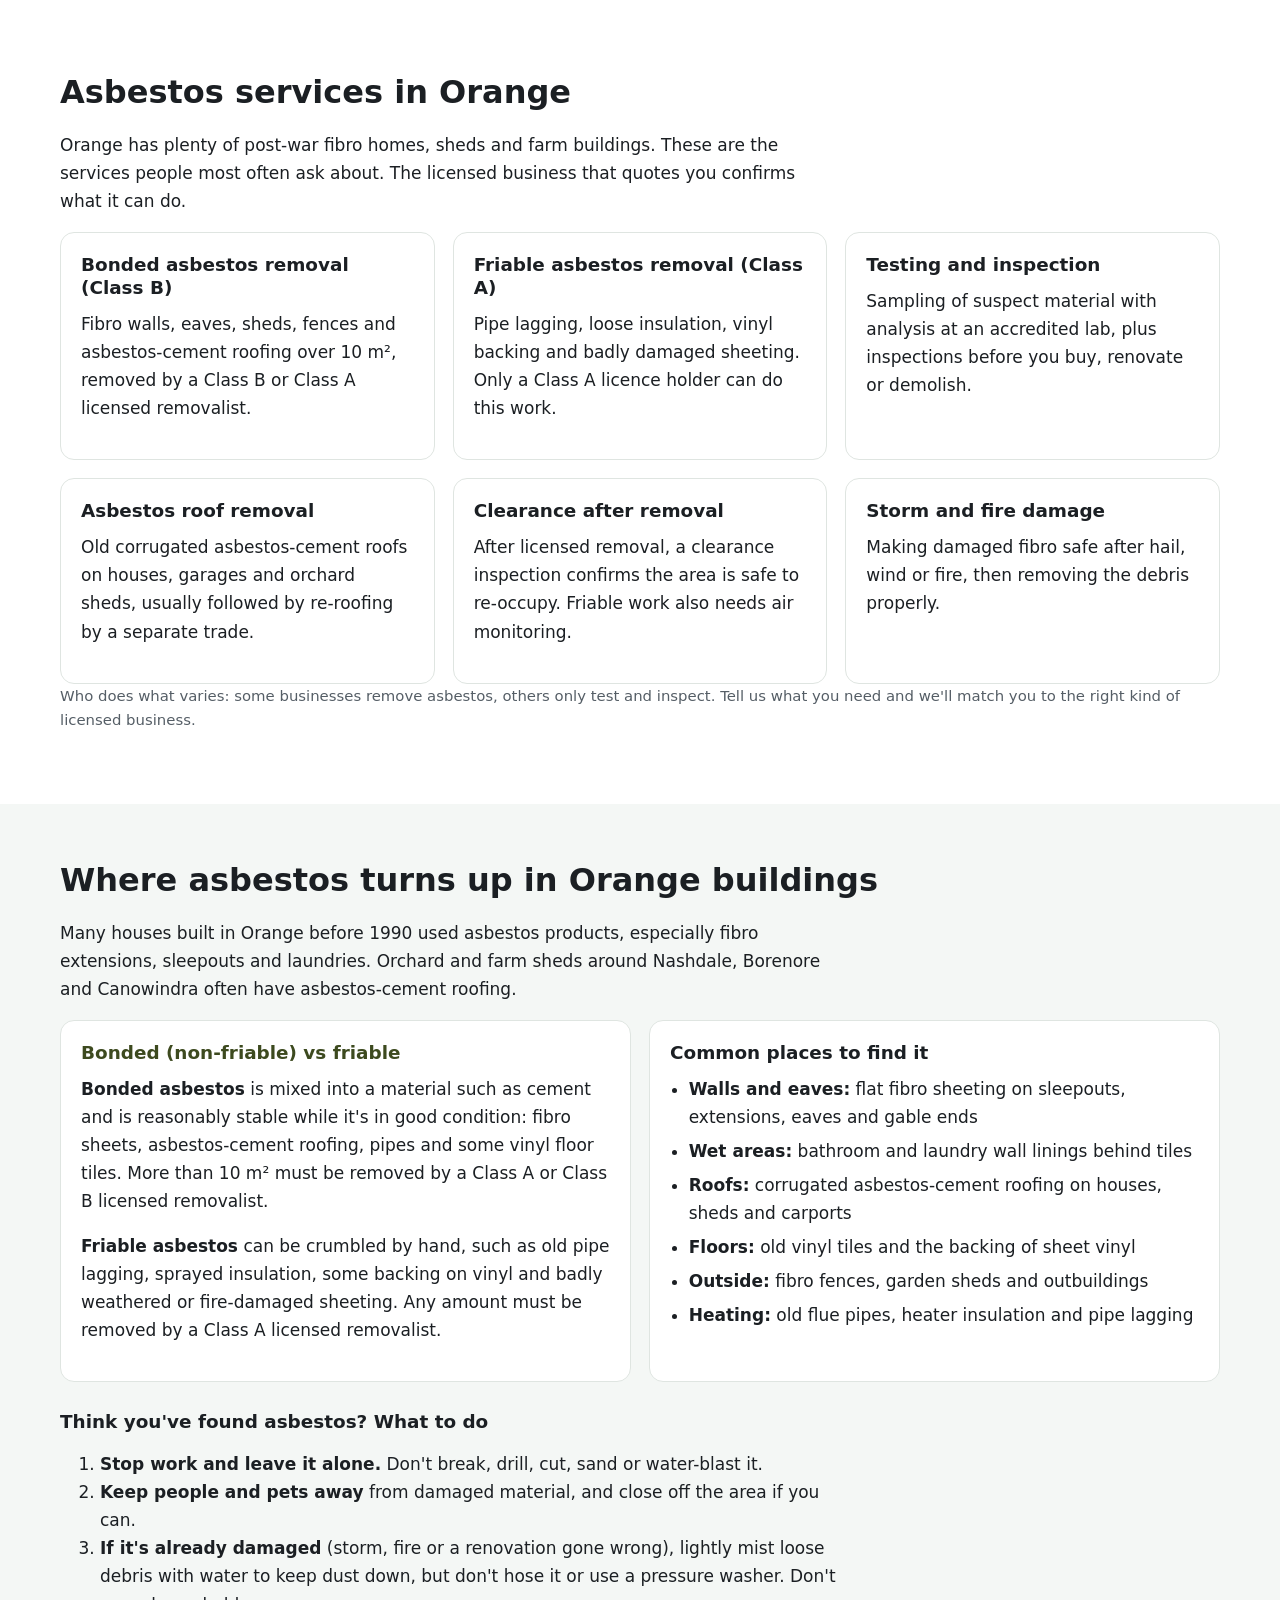
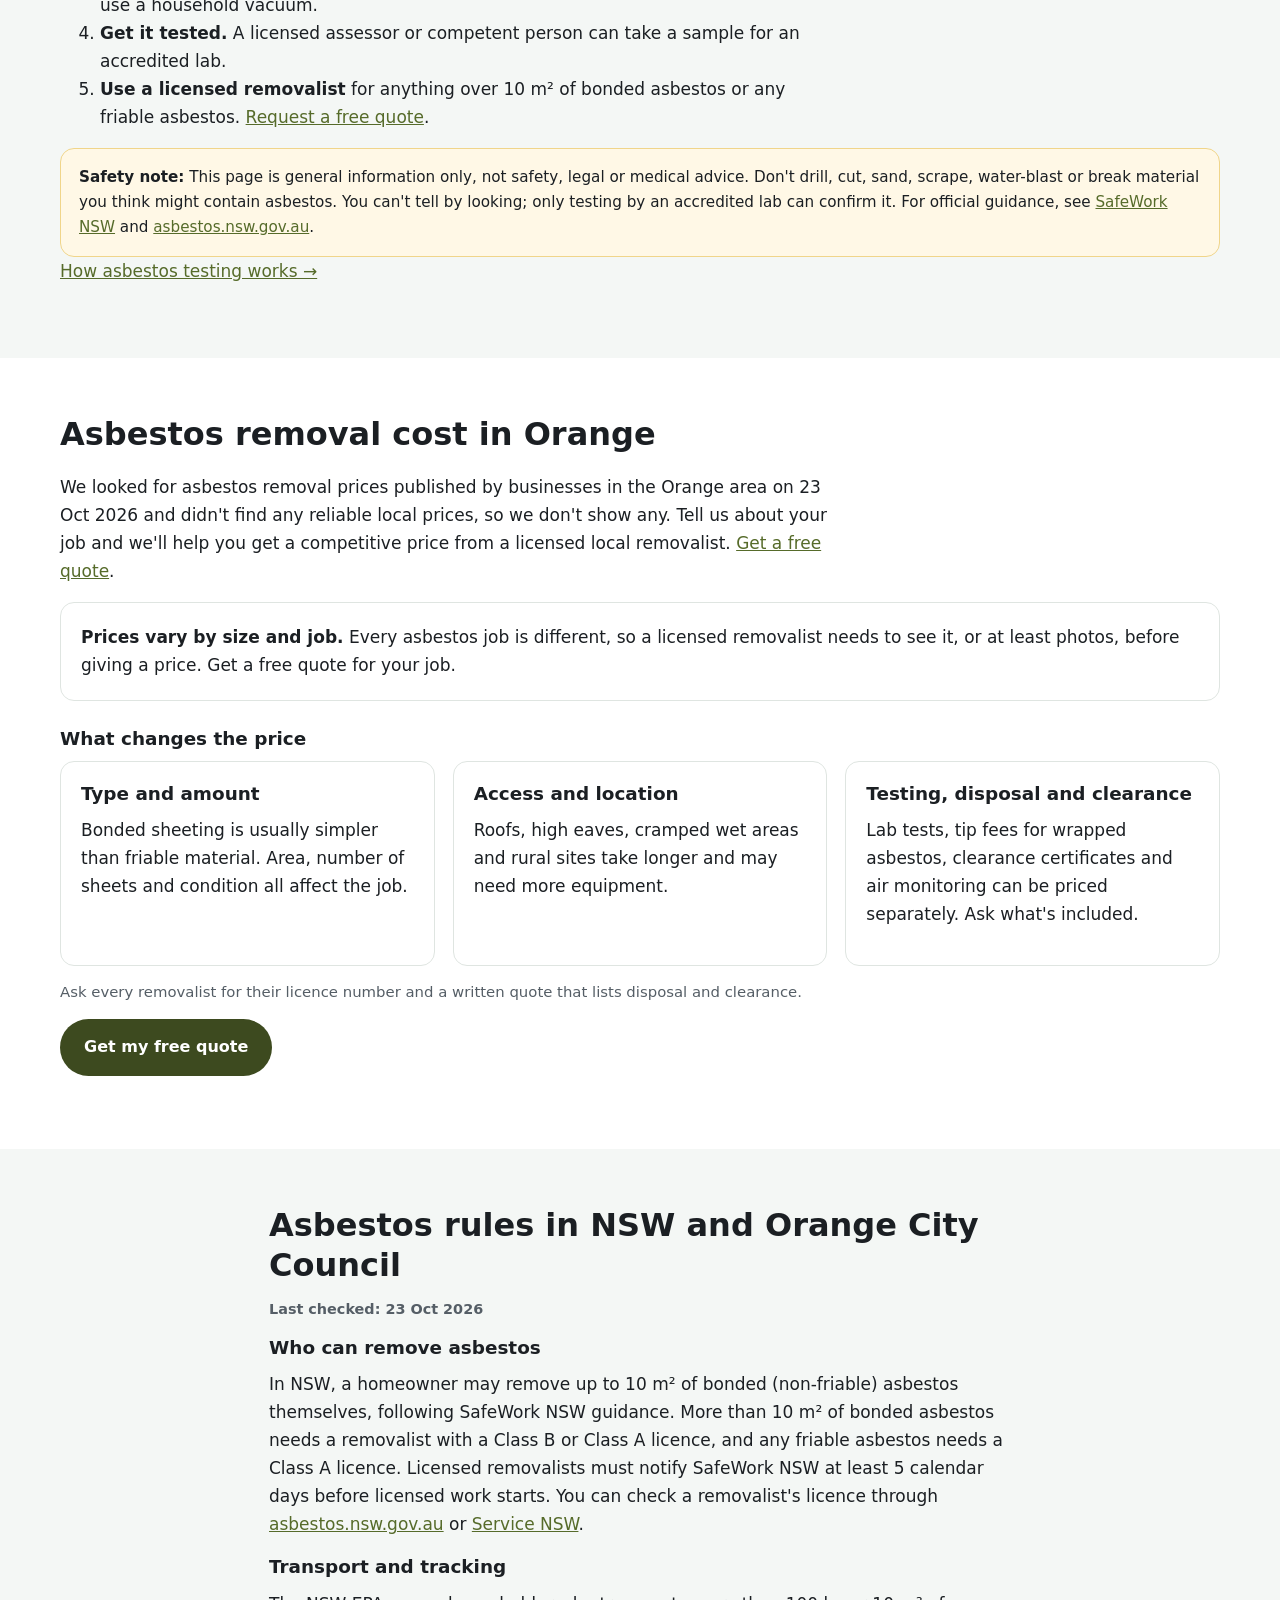
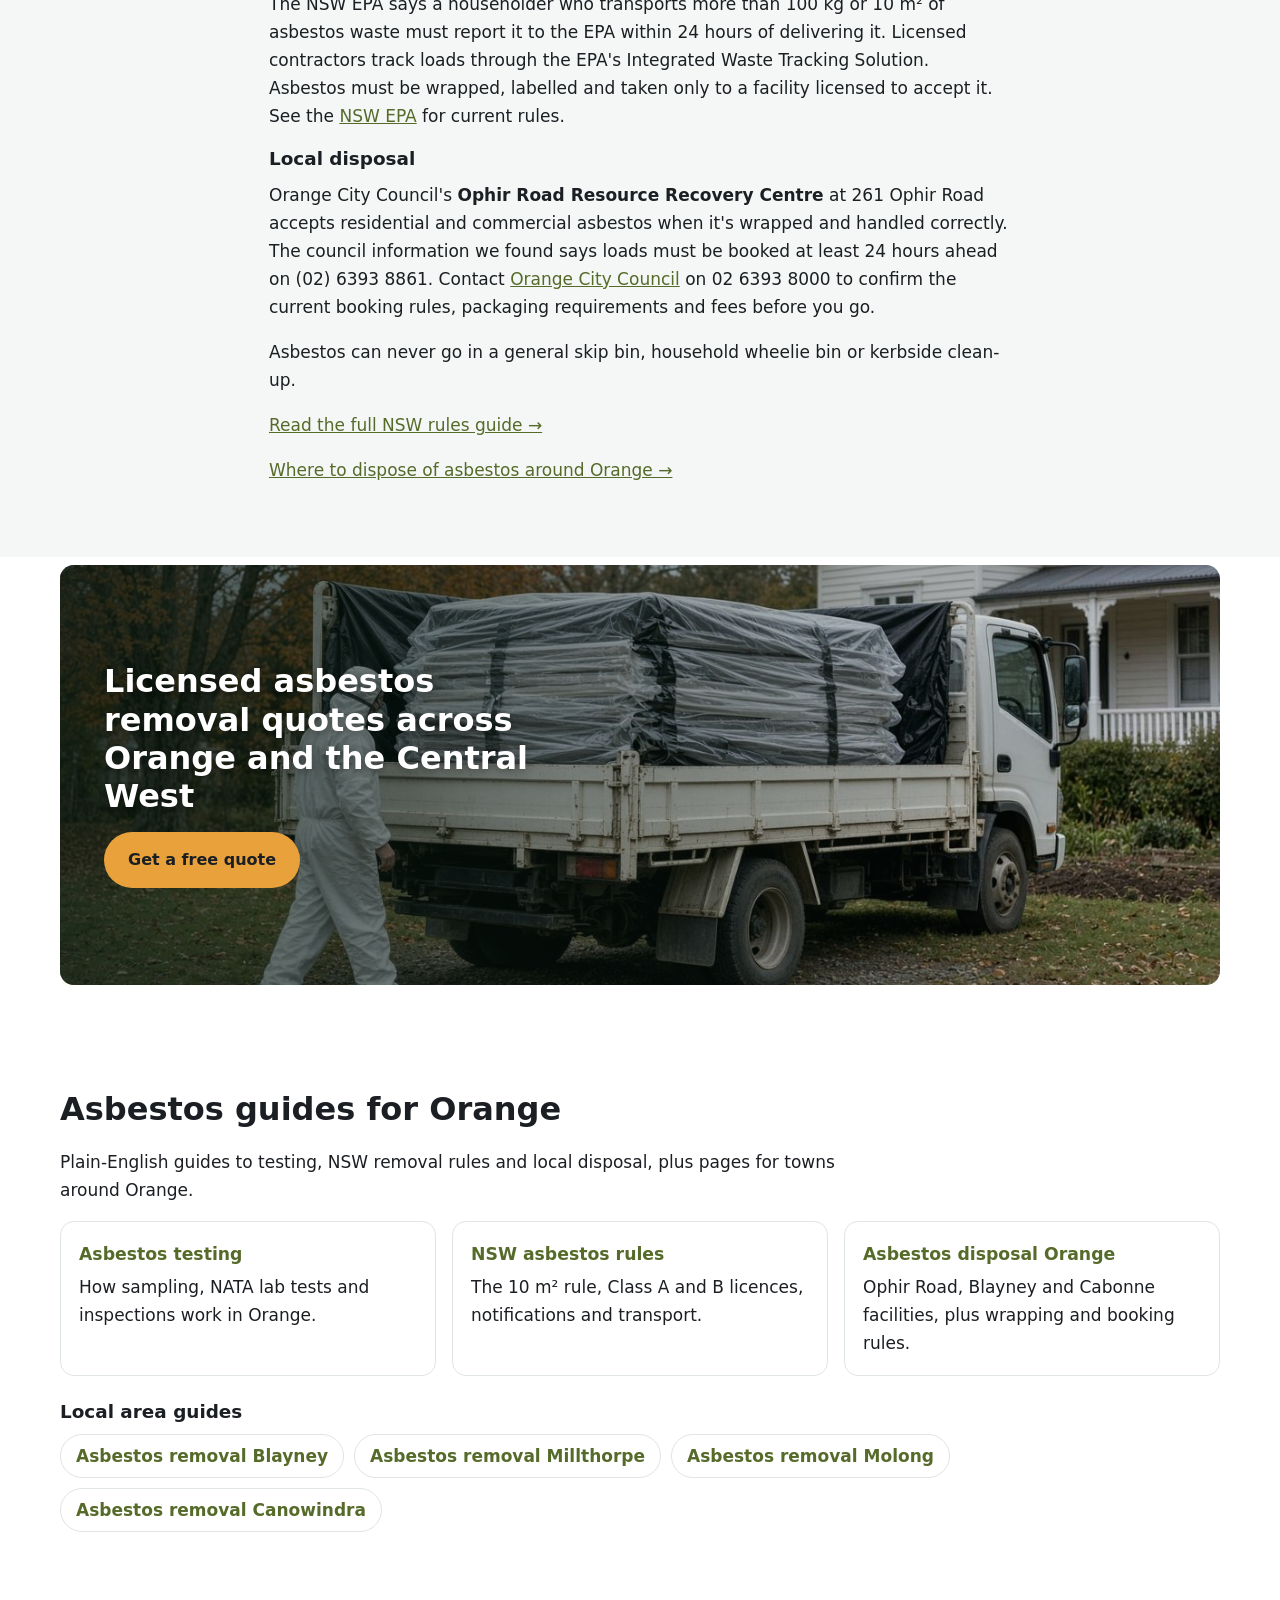
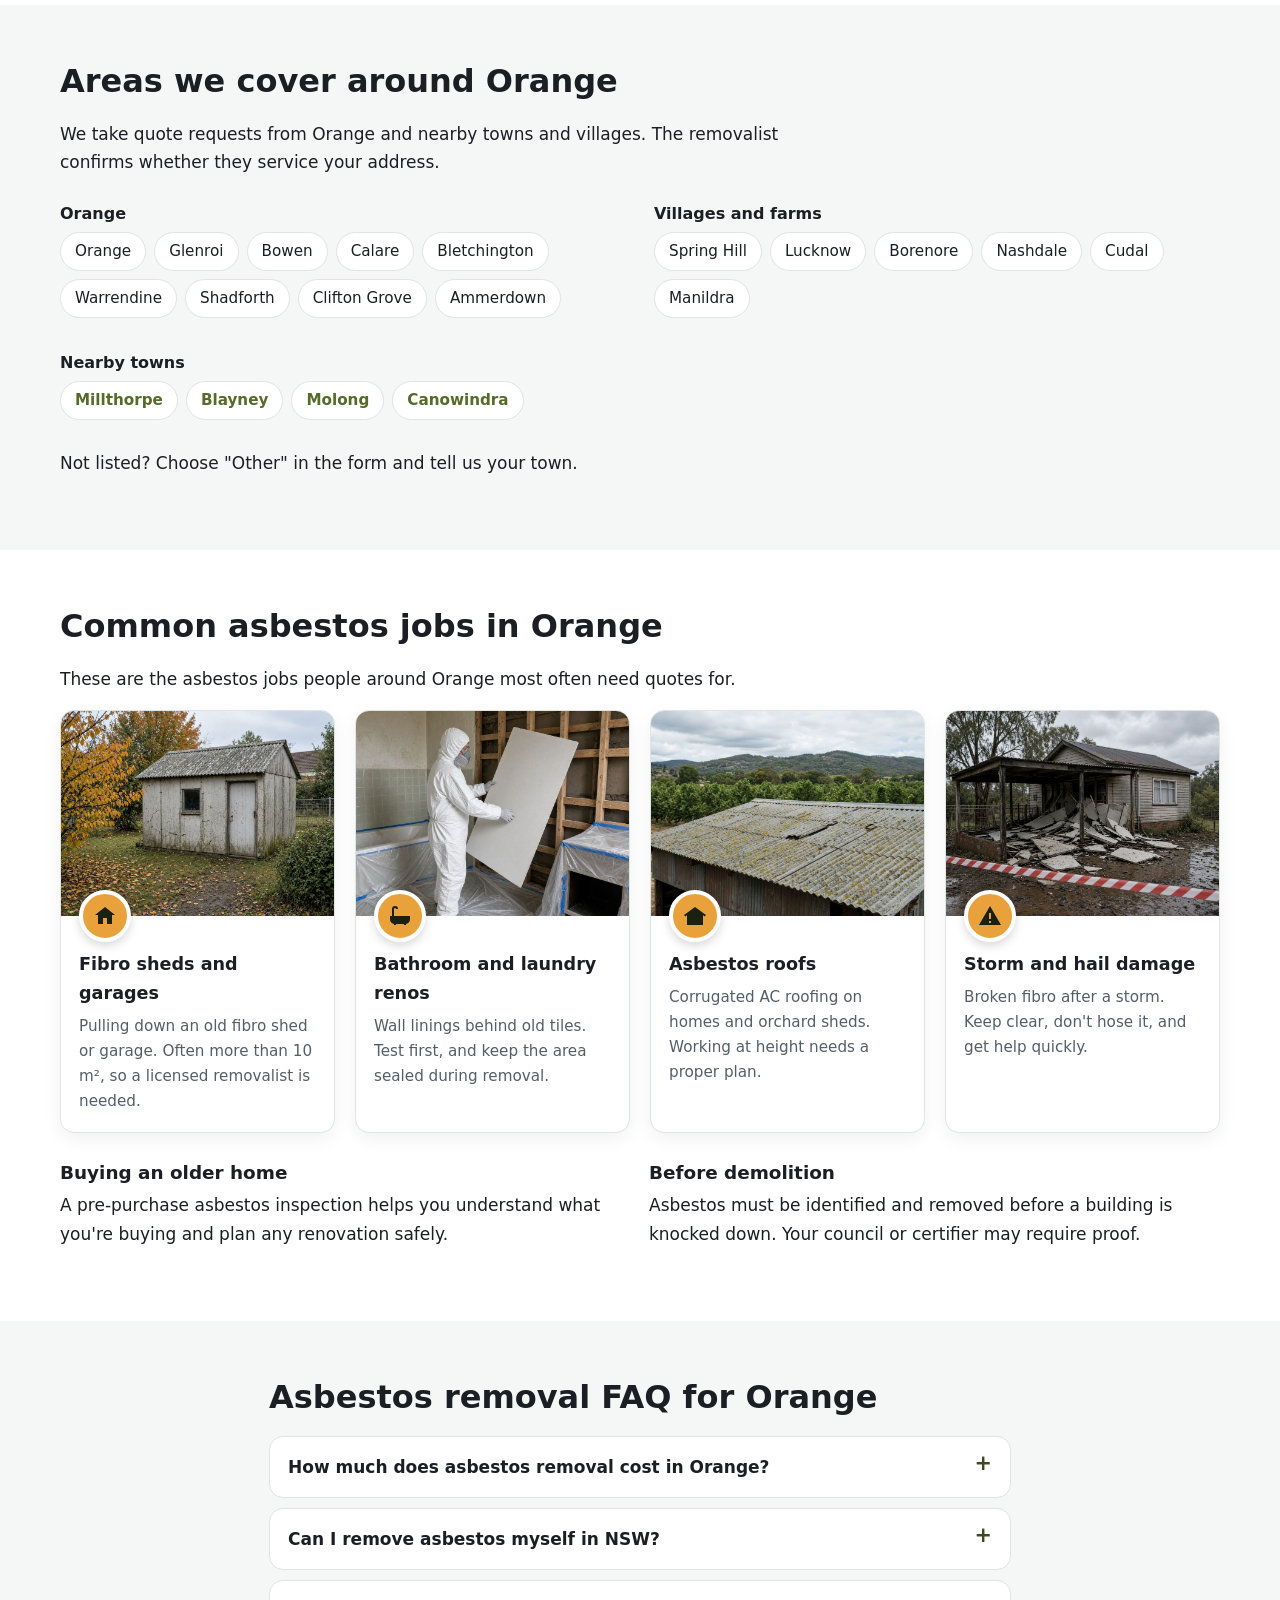
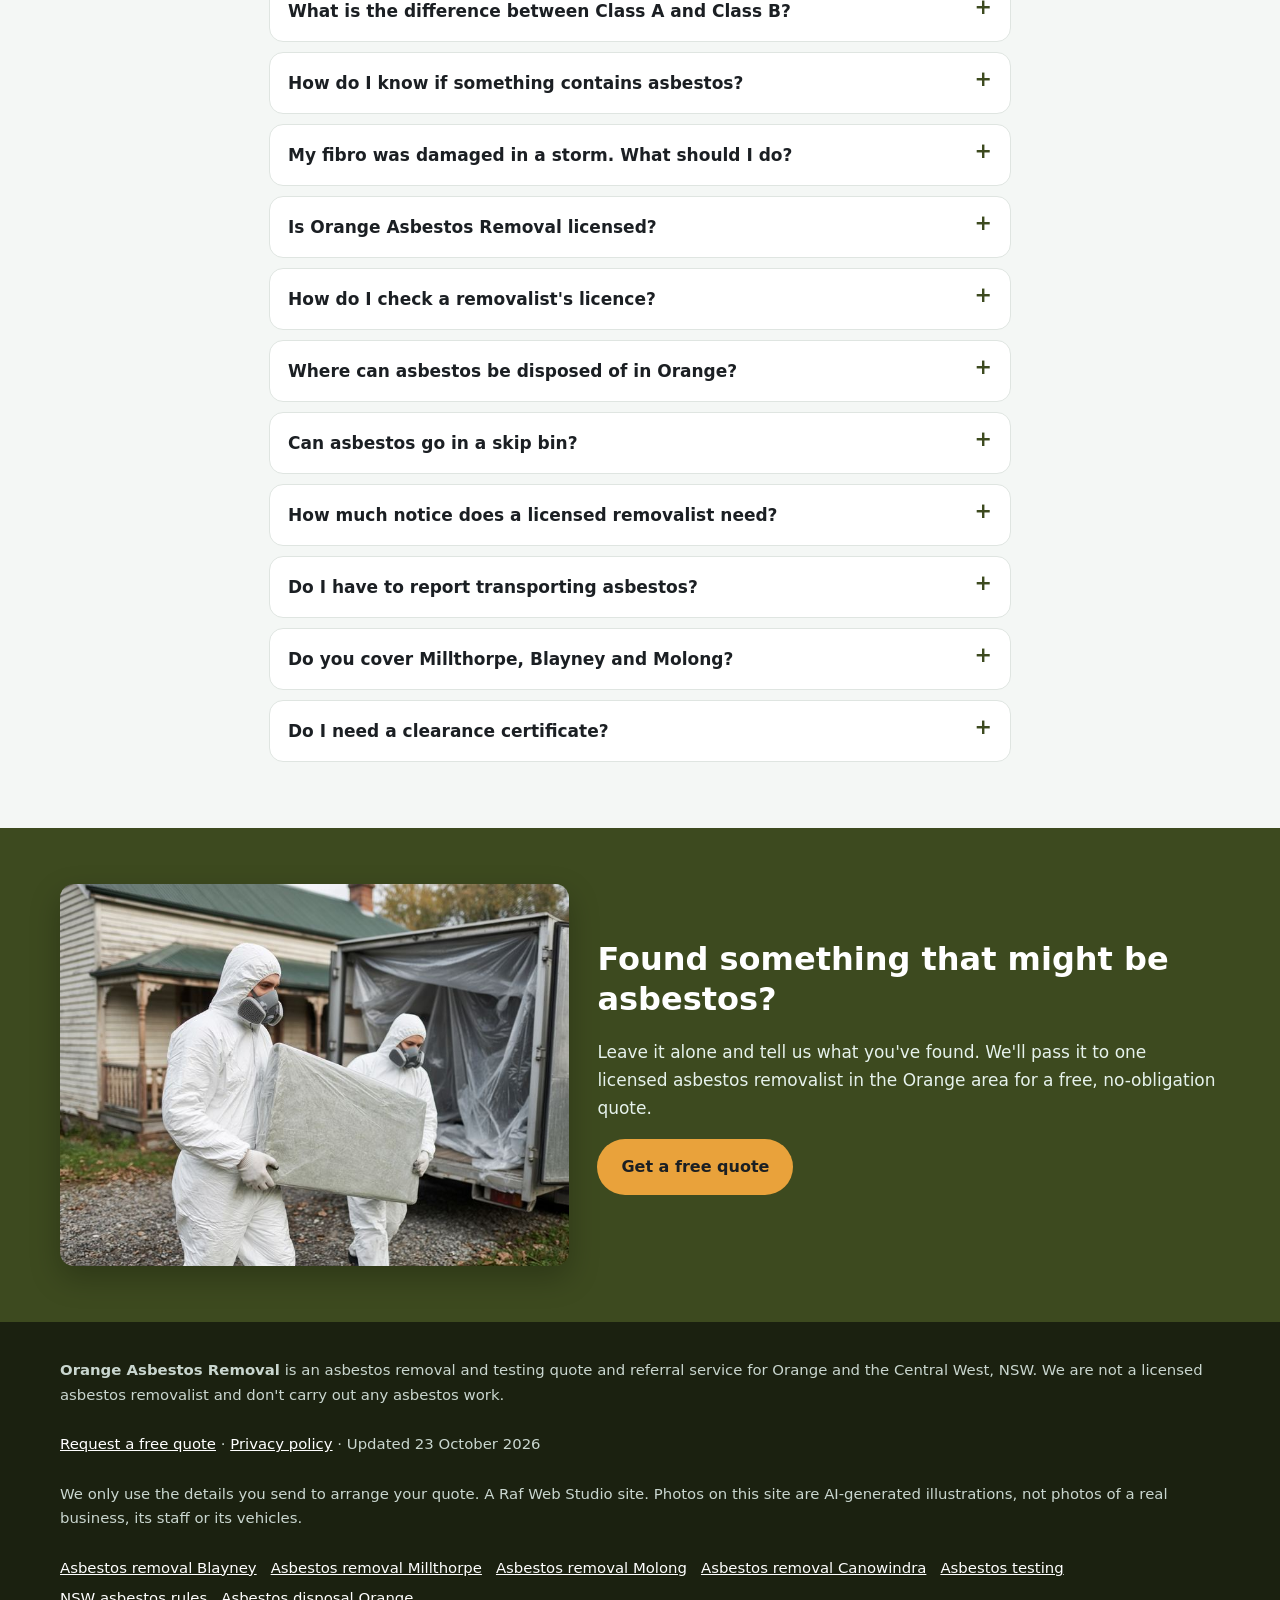
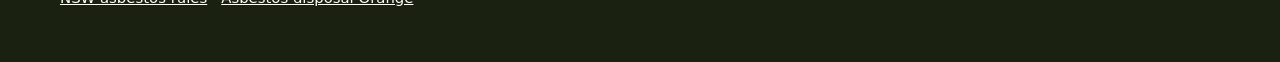
==== commit b6d8a72b: "SEO batch 1: suburb pages, topic guides, breadcrumbs, schema, sitemap" ====
--- a/index.html
+++ b/index.html
@@ -220,7 +220,7 @@
    "name": "How much notice does a licensed removalist need?",
    "acceptedAnswer": {
     "@type": "Answer",
-    "text": "Licensed removalists must notify SafeWork NSW at least 5 working days before licensed removal work starts."
+    "text": "Licensed removalists must notify SafeWork NSW at least 5 calendar days before licensed removal work starts."
    }
   },
   {
@@ -261,7 +261,7 @@
       Orange Asbestos Removal
     </a>
     <nav class="nav" aria-label="Main">
-      <a href="#services">Services</a><a href="#types">Where it&#x27;s found</a><a href="#suspect">Suspect asbestos?</a><a href="#pricing">Cost</a><a href="#rules">Rules</a><a href="#areas">Areas</a><a href="#faq">FAQ</a>
+      <a href="#guides">Guides</a>      <a href="#services">Services</a><a href="#types">Where it&#x27;s found</a><a href="#suspect">Suspect asbestos?</a><a href="#pricing">Cost</a><a href="#rules">Rules</a><a href="#areas">Areas</a><a href="#faq">FAQ</a>
     </nav>
     <a class="btn btn-call header-call" href="#quote">Get a free quote</a>
   </div>
@@ -356,6 +356,7 @@
     <h3 id="suspect" style="margin-top:28px">Think you've found asbestos? What to do</h3>
     <ol class="intro"><li><strong>Stop work and leave it alone.</strong> Don't break, drill, cut, sand or water-blast it.</li><li><strong>Keep people and pets away</strong> from damaged material, and close off the area if you can.</li><li><strong>If it's already damaged</strong> (storm, fire or a renovation gone wrong), lightly mist loose debris with water to keep dust down, but don't hose it or use a pressure washer. Don't use a household vacuum.</li><li><strong>Get it tested.</strong> A licensed assessor or competent person can take a sample for an accredited lab.</li><li><strong>Use a licensed removalist</strong> for anything over 10 m² of bonded asbestos or any friable asbestos. <a href="#quote">Request a free quote</a>.</li></ol>
     <div class="disclaimer"><strong>Safety note:</strong> This page is general information only, not safety, legal or medical advice. Don't drill, cut, sand, scrape, water-blast or break material you think might contain asbestos. You can't tell by looking; only testing by an accredited lab can confirm it. For official guidance, see <a href="https://www.safework.nsw.gov.au/hazards-a-z/asbestos" rel="noopener">SafeWork NSW</a> and <a href="https://www.asbestos.nsw.gov.au/" rel="noopener">asbestos.nsw.gov.au</a>.</div>
+    <p><a href="/asbestos-testing/">How asbestos testing works →</a></p>
   </div>
 </section>
 <section id="pricing" aria-labelledby="pricing-h">
@@ -374,12 +375,14 @@
     <h2 id="rules-h">Asbestos rules in NSW and Orange City Council</h2>
     <p class="updated-dark">Last checked: 23 Oct 2026</p>
     <h3>Who can remove asbestos</h3>
-    <p>In NSW, a homeowner may remove up to 10 m² of bonded (non-friable) asbestos themselves, following SafeWork NSW guidance. More than 10 m² of bonded asbestos needs a removalist with a Class B or Class A licence, and any friable asbestos needs a Class A licence. Licensed removalists must notify SafeWork NSW at least 5 working days before licensed work starts. You can check a removalist's licence through <a href="https://www.asbestos.nsw.gov.au/" rel="noopener">asbestos.nsw.gov.au</a> or <a href="https://www.service.nsw.gov.au/" rel="noopener">Service NSW</a>.</p>
+    <p>In NSW, a homeowner may remove up to 10 m² of bonded (non-friable) asbestos themselves, following SafeWork NSW guidance. More than 10 m² of bonded asbestos needs a removalist with a Class B or Class A licence, and any friable asbestos needs a Class A licence. Licensed removalists must notify SafeWork NSW at least 5 calendar days before licensed work starts. You can check a removalist's licence through <a href="https://www.asbestos.nsw.gov.au/" rel="noopener">asbestos.nsw.gov.au</a> or <a href="https://www.service.nsw.gov.au/" rel="noopener">Service NSW</a>.</p>
     <h3>Transport and tracking</h3>
     <p>The NSW EPA says a householder who transports more than 100 kg or 10 m² of asbestos waste must report it to the EPA within 24 hours of delivering it. Licensed contractors track loads through the EPA's Integrated Waste Tracking Solution. Asbestos must be wrapped, labelled and taken only to a facility licensed to accept it. See the <a href="https://www.epa.nsw.gov.au/" rel="noopener">NSW EPA</a> for current rules.</p>
     <h3>Local disposal</h3>
     <p>Orange City Council's <strong>Ophir Road Resource Recovery Centre</strong> at 261 Ophir Road accepts residential and commercial asbestos when it's wrapped and handled correctly. The council information we found says loads must be booked at least 24 hours ahead on (02) 6393 8861. Contact <a href="https://www.orange.nsw.gov.au/" rel="noopener">Orange City Council</a> on 02 6393 8000 to confirm the current booking rules, packaging requirements and fees before you go.</p>
     <p>Asbestos can never go in a general skip bin, household wheelie bin or kerbside clean-up.</p>
+    <p><a href="/nsw-asbestos-removal-rules/">Read the full NSW rules guide →</a></p>
+    <p><a href="/asbestos-disposal-orange/">Where to dispose of asbestos around Orange →</a></p>
   </div>
 </section>
 <section class="band-wrap" aria-label="Licensed asbestos removal quotes across Orange and the Central West">
@@ -393,11 +396,21 @@
     </div>
   </div>
 </section>
+<section id="guides" aria-labelledby="guides-h">
+  <div class="wrap">
+    <h2 id="guides-h">Asbestos guides for Orange</h2>
+    <p class="intro">Plain-English guides to testing, NSW removal rules and local disposal, plus pages for towns around Orange.</p>
+    <div class="guide-cards"><a href="/asbestos-testing/"><strong>Asbestos testing</strong>How sampling, NATA lab tests and inspections work in Orange.</a><a href="/nsw-asbestos-removal-rules/"><strong>NSW asbestos rules</strong>The 10 m² rule, Class A and B licences, notifications and transport.</a><a href="/asbestos-disposal-orange/"><strong>Asbestos disposal Orange</strong>Ophir Road, Blayney and Cabonne facilities, plus wrapping and booking rules.</a></div>
+    <h3 style="margin-top:24px">Local area guides</h3>
+    <ul class="link-list"><li><a href="/asbestos-removal-blayney/">Asbestos removal Blayney</a></li><li><a href="/asbestos-removal-millthorpe/">Asbestos removal Millthorpe</a></li><li><a href="/asbestos-removal-molong/">Asbestos removal Molong</a></li><li><a href="/asbestos-removal-canowindra/">Asbestos removal Canowindra</a></li></ul>
+  </div>
+</section>
+
 <section class="alt" id="areas" aria-labelledby="areas-h">
   <div class="wrap">
     <h2 id="areas-h">Areas we cover around Orange</h2>
     <p class="intro">We take quote requests from Orange and nearby towns and villages. The removalist confirms whether they service your address.</p>
-    <div class="area-groups"><div class="area-group"><h3>Orange</h3><ul class="areas"><li>Orange</li><li>Glenroi</li><li>Bowen</li><li>Calare</li><li>Bletchington</li><li>Warrendine</li><li>Shadforth</li><li>Clifton Grove</li><li>Ammerdown</li></ul></div><div class="area-group"><h3>Villages and farms</h3><ul class="areas"><li>Spring Hill</li><li>Lucknow</li><li>Borenore</li><li>Nashdale</li><li>Cudal</li><li>Manildra</li></ul></div><div class="area-group"><h3>Nearby towns</h3><ul class="areas"><li>Millthorpe</li><li>Blayney</li><li>Molong</li><li>Canowindra</li></ul></div></div>
+    <div class="area-groups"><div class="area-group"><h3>Orange</h3><ul class="areas"><li>Orange</li><li>Glenroi</li><li>Bowen</li><li>Calare</li><li>Bletchington</li><li>Warrendine</li><li>Shadforth</li><li>Clifton Grove</li><li>Ammerdown</li></ul></div><div class="area-group"><h3>Villages and farms</h3><ul class="areas"><li>Spring Hill</li><li>Lucknow</li><li>Borenore</li><li>Nashdale</li><li>Cudal</li><li>Manildra</li></ul></div><div class="area-group"><h3>Nearby towns</h3><ul class="areas"><li><a href="/asbestos-removal-millthorpe/">Millthorpe</a></li><li><a href="/asbestos-removal-blayney/">Blayney</a></li><li><a href="/asbestos-removal-molong/">Molong</a></li><li><a href="/asbestos-removal-canowindra/">Canowindra</a></li></ul></div></div>
     <p class="intro">Not listed? Choose "Other" in the form and tell us your town.</p>
   </div>
 </section>
@@ -438,7 +451,7 @@
     <details><summary>How do I check a removalist&#x27;s licence?</summary><p>Use the licence search on asbestos.nsw.gov.au or Service NSW.</p></details>
     <details><summary>Where can asbestos be disposed of in Orange?</summary><p>Orange City Council&#x27;s Ophir Road Resource Recovery Centre at 261 Ophir Road accepts wrapped asbestos. The council information we found says to book at least 24 hours ahead on (02) 6393 8861. Confirm the current rules with council.</p></details>
     <details><summary>Can asbestos go in a skip bin?</summary><p>Not a general skip. Some operators supply special lined asbestos bins or bags, but the asbestos must still be handled and wrapped correctly.</p></details>
-    <details><summary>How much notice does a licensed removalist need?</summary><p>Licensed removalists must notify SafeWork NSW at least 5 working days before licensed removal work starts.</p></details>
+    <details><summary>How much notice does a licensed removalist need?</summary><p>Licensed removalists must notify SafeWork NSW at least 5 calendar days before licensed removal work starts.</p></details>
     <details><summary>Do I have to report transporting asbestos?</summary><p>The NSW EPA says a householder who transports more than 100 kg or 10 m² of asbestos waste must report it within 24 hours of delivery.</p></details>
     <details><summary>Do you cover Millthorpe, Blayney and Molong?</summary><p>Yes, we take requests from Millthorpe, Blayney, Molong, Canowindra and nearby villages. The removalist confirms they service your address.</p></details>
     <details><summary>Do I need a clearance certificate?</summary><p>After licensed removal, a clearance inspection is usually done before the area is used again. Ask whether it&#x27;s included in your quote.</p></details>
@@ -462,6 +475,7 @@
     <p><strong>Orange Asbestos Removal</strong> is an asbestos removal and testing quote and referral service for Orange and the Central West, NSW. We are not a licensed asbestos removalist and don't carry out any asbestos work.</p>
     <p><a href="#quote">Request a free quote</a> · <a href="privacy.html">Privacy policy</a> · Updated 23 October 2026</p>
     <p>We only use the details you send to arrange your quote. A Raf Web Studio site. Photos on this site are AI-generated illustrations, not photos of a real business, its staff or its vehicles.</p>
+    <p class="footer-links"><a href="/asbestos-removal-blayney/">Asbestos removal Blayney</a> <a href="/asbestos-removal-millthorpe/">Asbestos removal Millthorpe</a> <a href="/asbestos-removal-molong/">Asbestos removal Molong</a> <a href="/asbestos-removal-canowindra/">Asbestos removal Canowindra</a> <a href="/asbestos-testing/">Asbestos testing</a> <a href="/nsw-asbestos-removal-rules/">NSW asbestos rules</a> <a href="/asbestos-disposal-orange/">Asbestos disposal Orange</a></p>
   </div>
 </footer>
 
--- a/styles.css
+++ b/styles.css
@@ -224,3 +224,34 @@
 /* site-specific */
 .photo-note{font-size:.8rem;color:var(--muted);margin-top:8px}
 .disclaimer{background:#fff8e6;border:1px solid #f0d58a;border-radius:var(--radius);padding:16px 18px;font-size:.95rem}
+
+/* seo-pages-v1 */
+.page-hero{background:var(--green);color:#fff;padding:34px 0 38px}
+.page-hero h1{color:#fff;margin-bottom:.4em}
+.page-hero .lead{color:#fff;font-size:1.12rem;max-width:44em;margin-bottom:.6em}
+.page-hero .updated{color:#e6f2ec;font-size:.9rem;margin:0}
+.crumbs{font-size:.9rem;margin-bottom:14px;color:#e6f2ec}
+.crumbs ol{list-style:none;padding:0;margin:0;display:flex;flex-wrap:wrap;gap:6px}
+.crumbs li+li::before{content:"›";margin-right:6px;opacity:.8}
+.crumbs a{color:#fff}
+.page-grid{display:grid;gap:36px;padding-top:40px;padding-bottom:48px}
+@media(min-width:960px){.page-grid{grid-template-columns:minmax(0,1fr) 380px;align-items:start}.page-aside{position:sticky;top:84px}}
+.page-body h2{margin-top:1.4em;font-size:clamp(1.3rem,2.6vw,1.7rem)}
+.page-body h2:first-child{margin-top:0}
+.page-body figure{margin:0 0 1.4em}
+.page-body figure img{width:100%;height:auto;border-radius:var(--radius);display:block}
+.page-body figcaption{font-size:.85rem;color:var(--muted);margin-top:6px}
+.page-body table{width:100%;border-collapse:collapse;margin:0 0 1.2em}
+.page-body th,.page-body td{border:1px solid var(--line);padding:8px 10px;text-align:left;vertical-align:top}
+.page-body .callout{background:var(--soft);border-left:4px solid var(--green);padding:14px 16px;border-radius:8px;margin:0 0 1.2em}
+.page-body .sources{font-size:.88rem;color:var(--muted)}
+.link-list{display:flex;flex-wrap:wrap;gap:10px;list-style:none;padding:0;margin:0 0 1em}
+.link-list a{display:inline-block;background:#fff;border:1px solid var(--line);border-radius:999px;padding:7px 15px;text-decoration:none;font-weight:600}
+.link-list a:hover{border-color:var(--green)}
+.areas a{text-decoration:none;font-weight:600}
+.guide-cards{display:grid;gap:16px}
+@media(min-width:700px){.guide-cards{grid-template-columns:repeat(3,1fr)}}
+.guide-cards a{display:block;background:#fff;border:1px solid var(--line);border-radius:var(--radius);padding:18px;text-decoration:none;color:var(--ink)}
+.guide-cards a strong{display:block;color:var(--green-2);font-size:1.08rem;margin-bottom:4px}
+.guide-cards a:hover{border-color:var(--green)}
+.footer-links{display:flex;flex-wrap:wrap;gap:6px 14px}
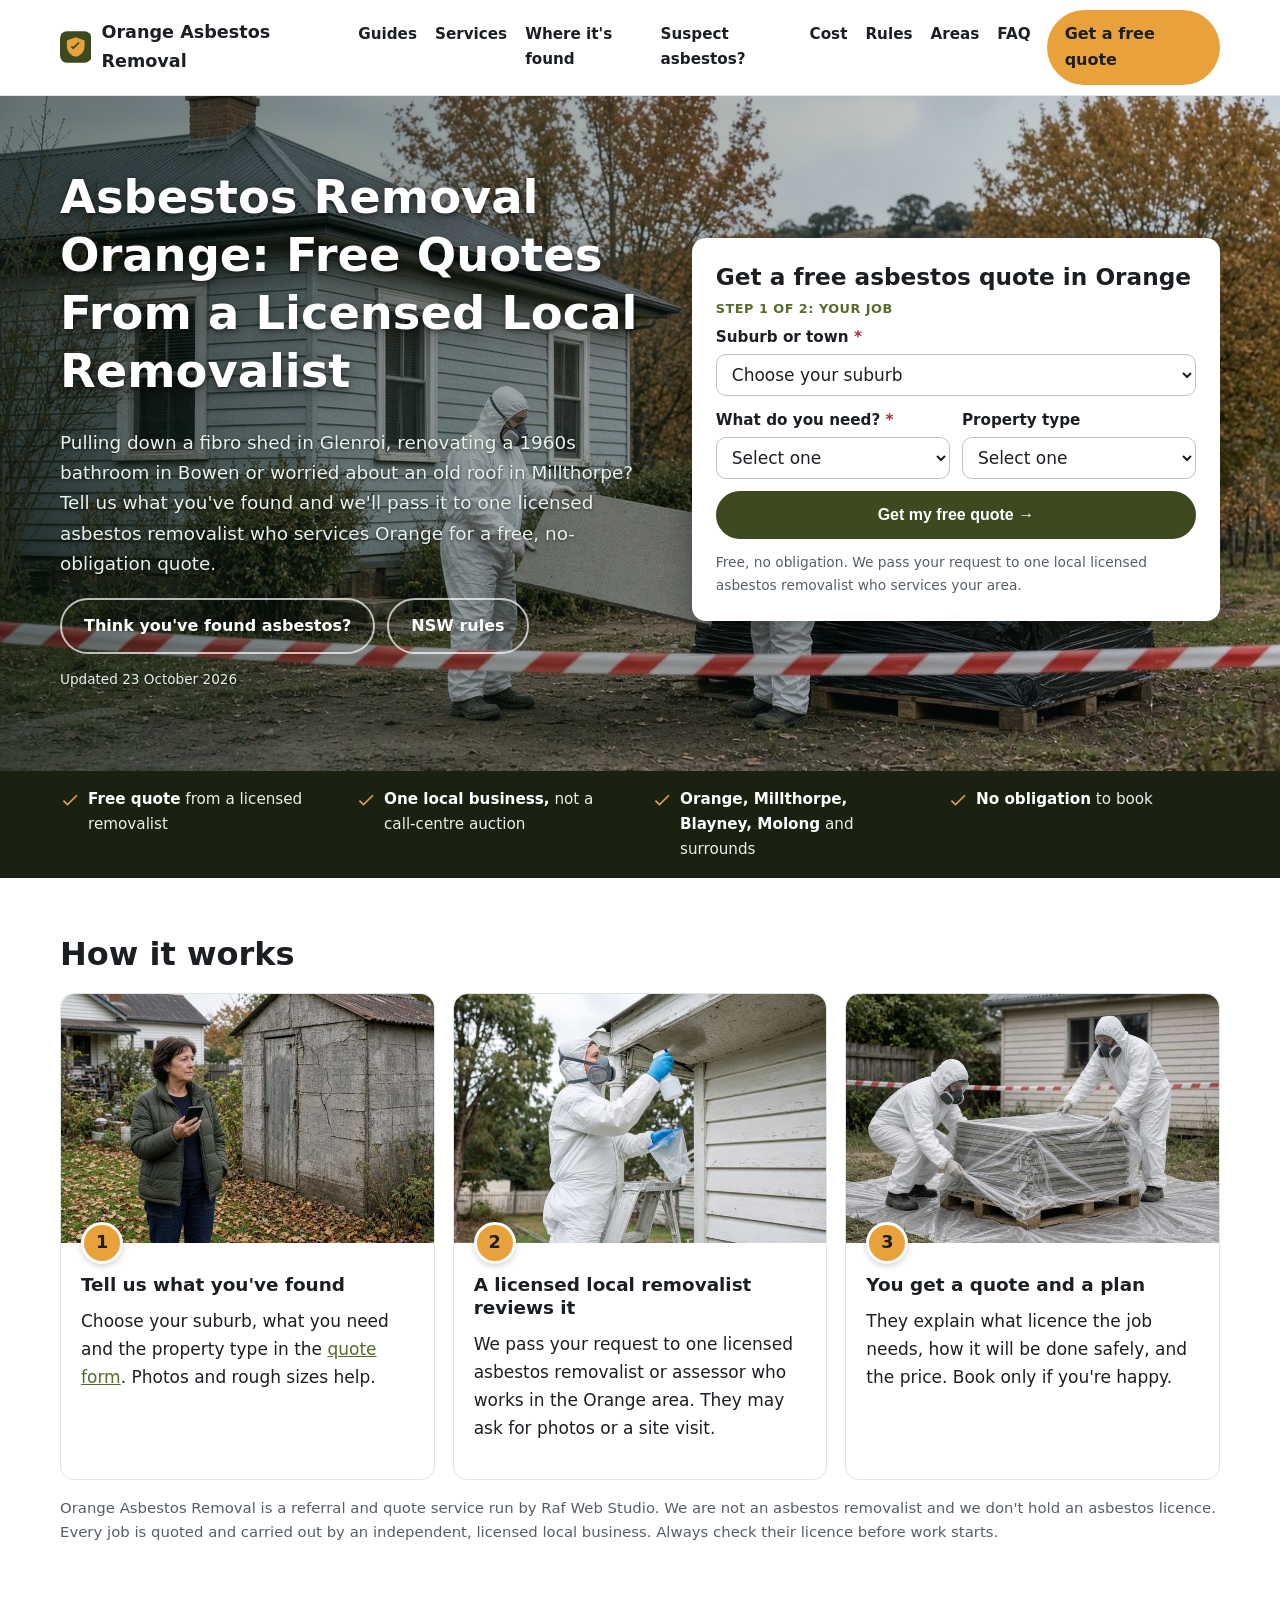
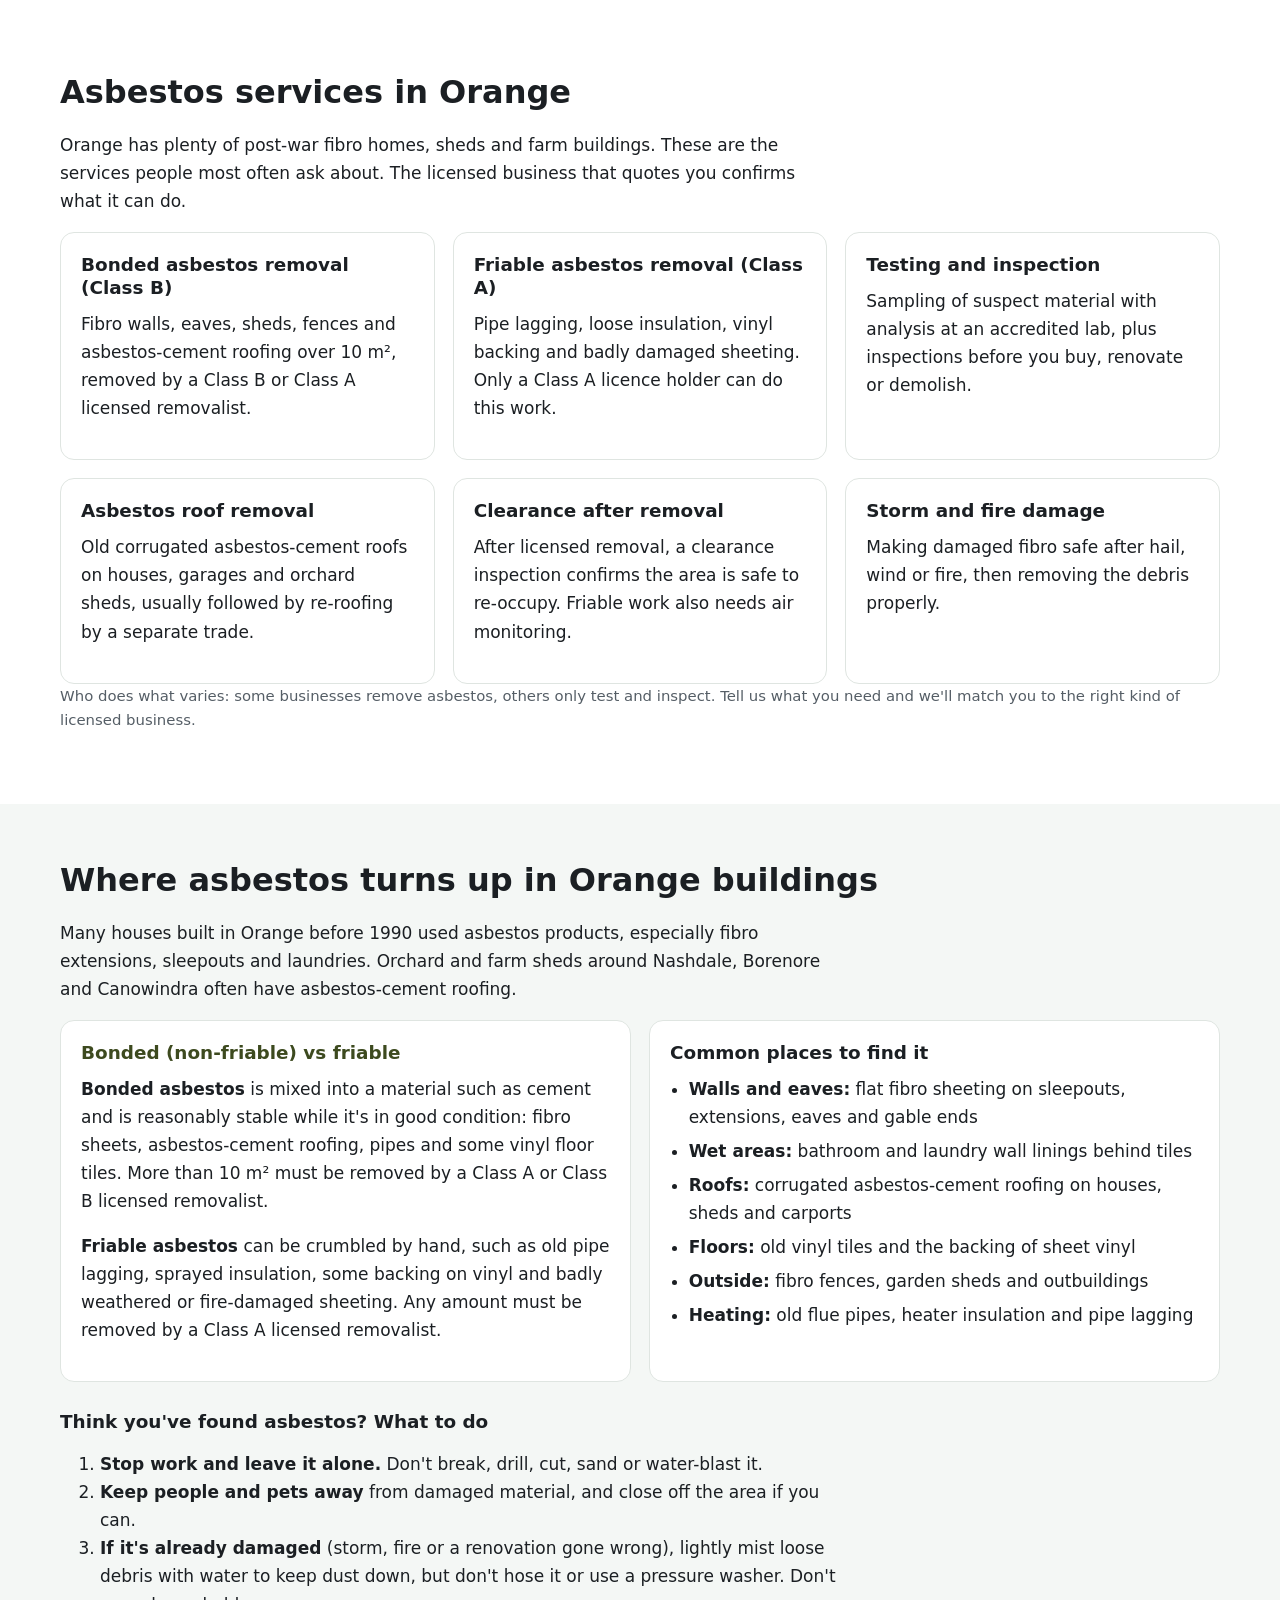
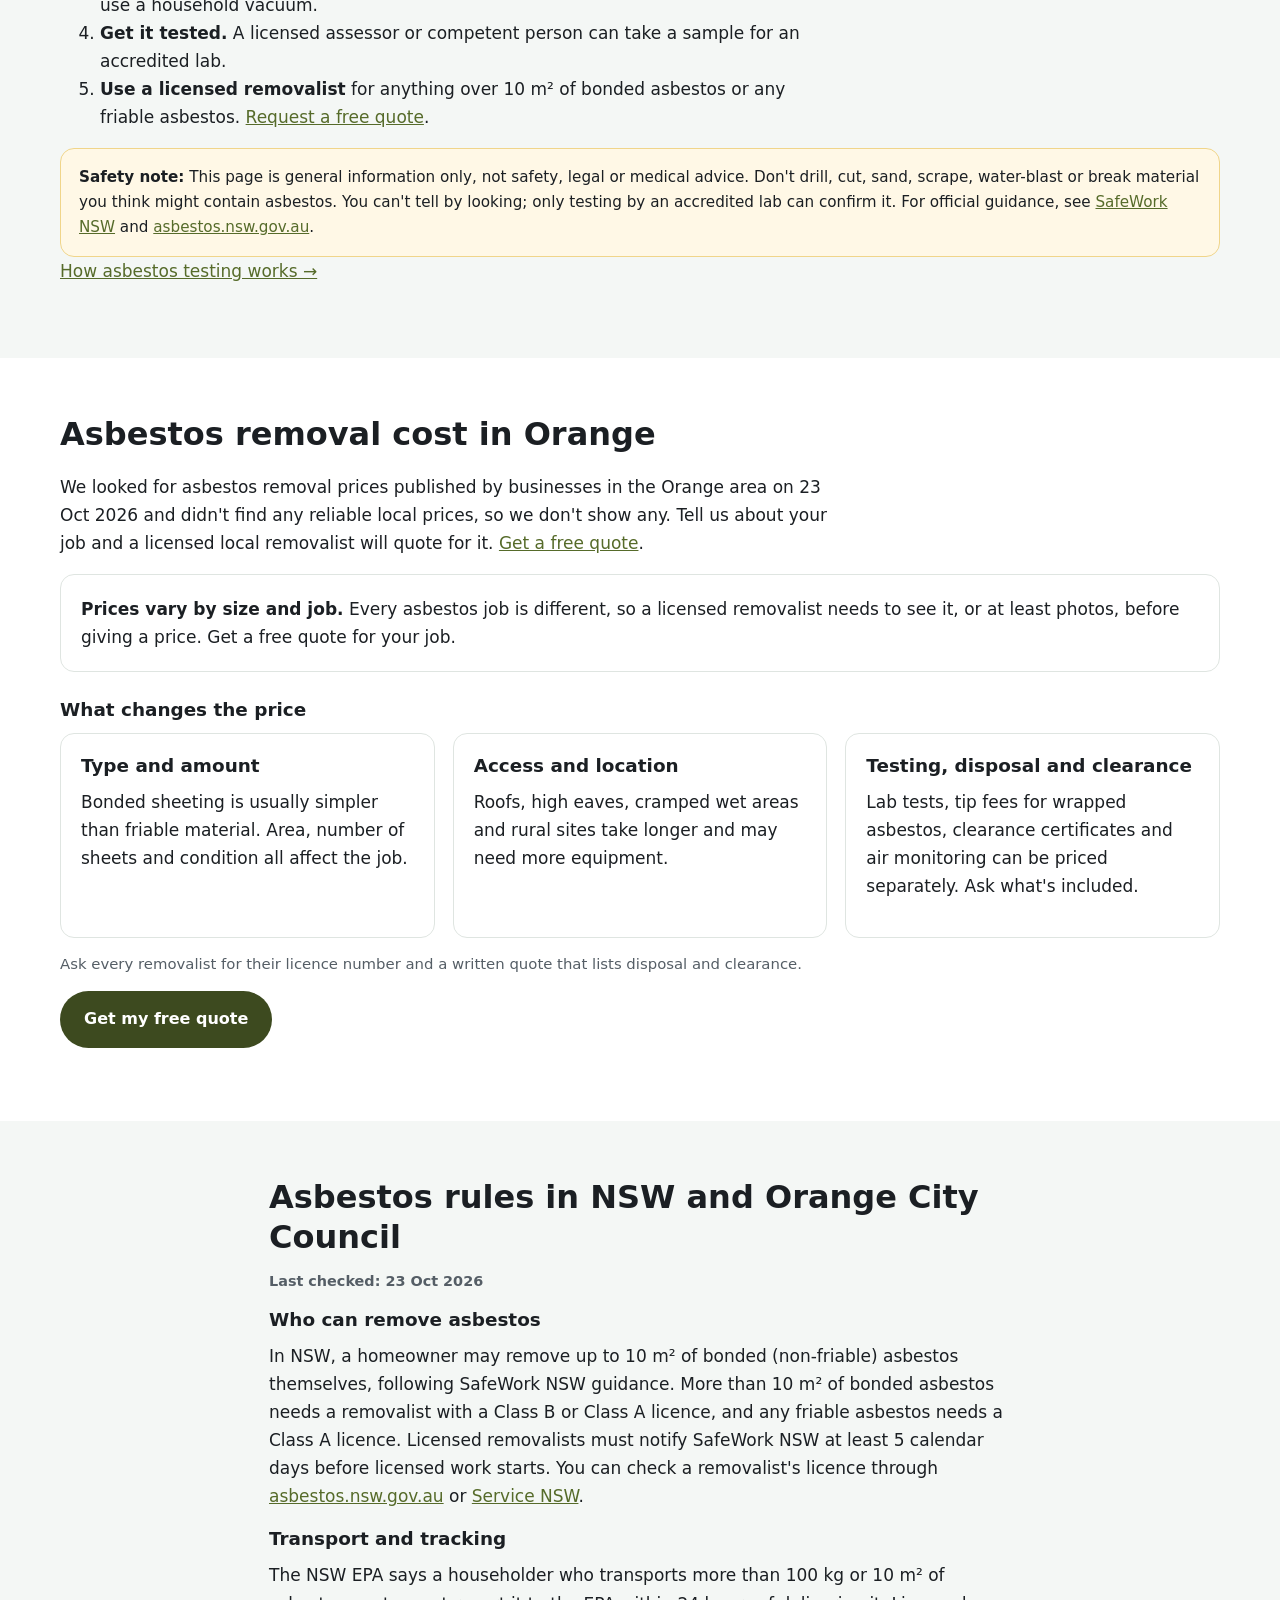
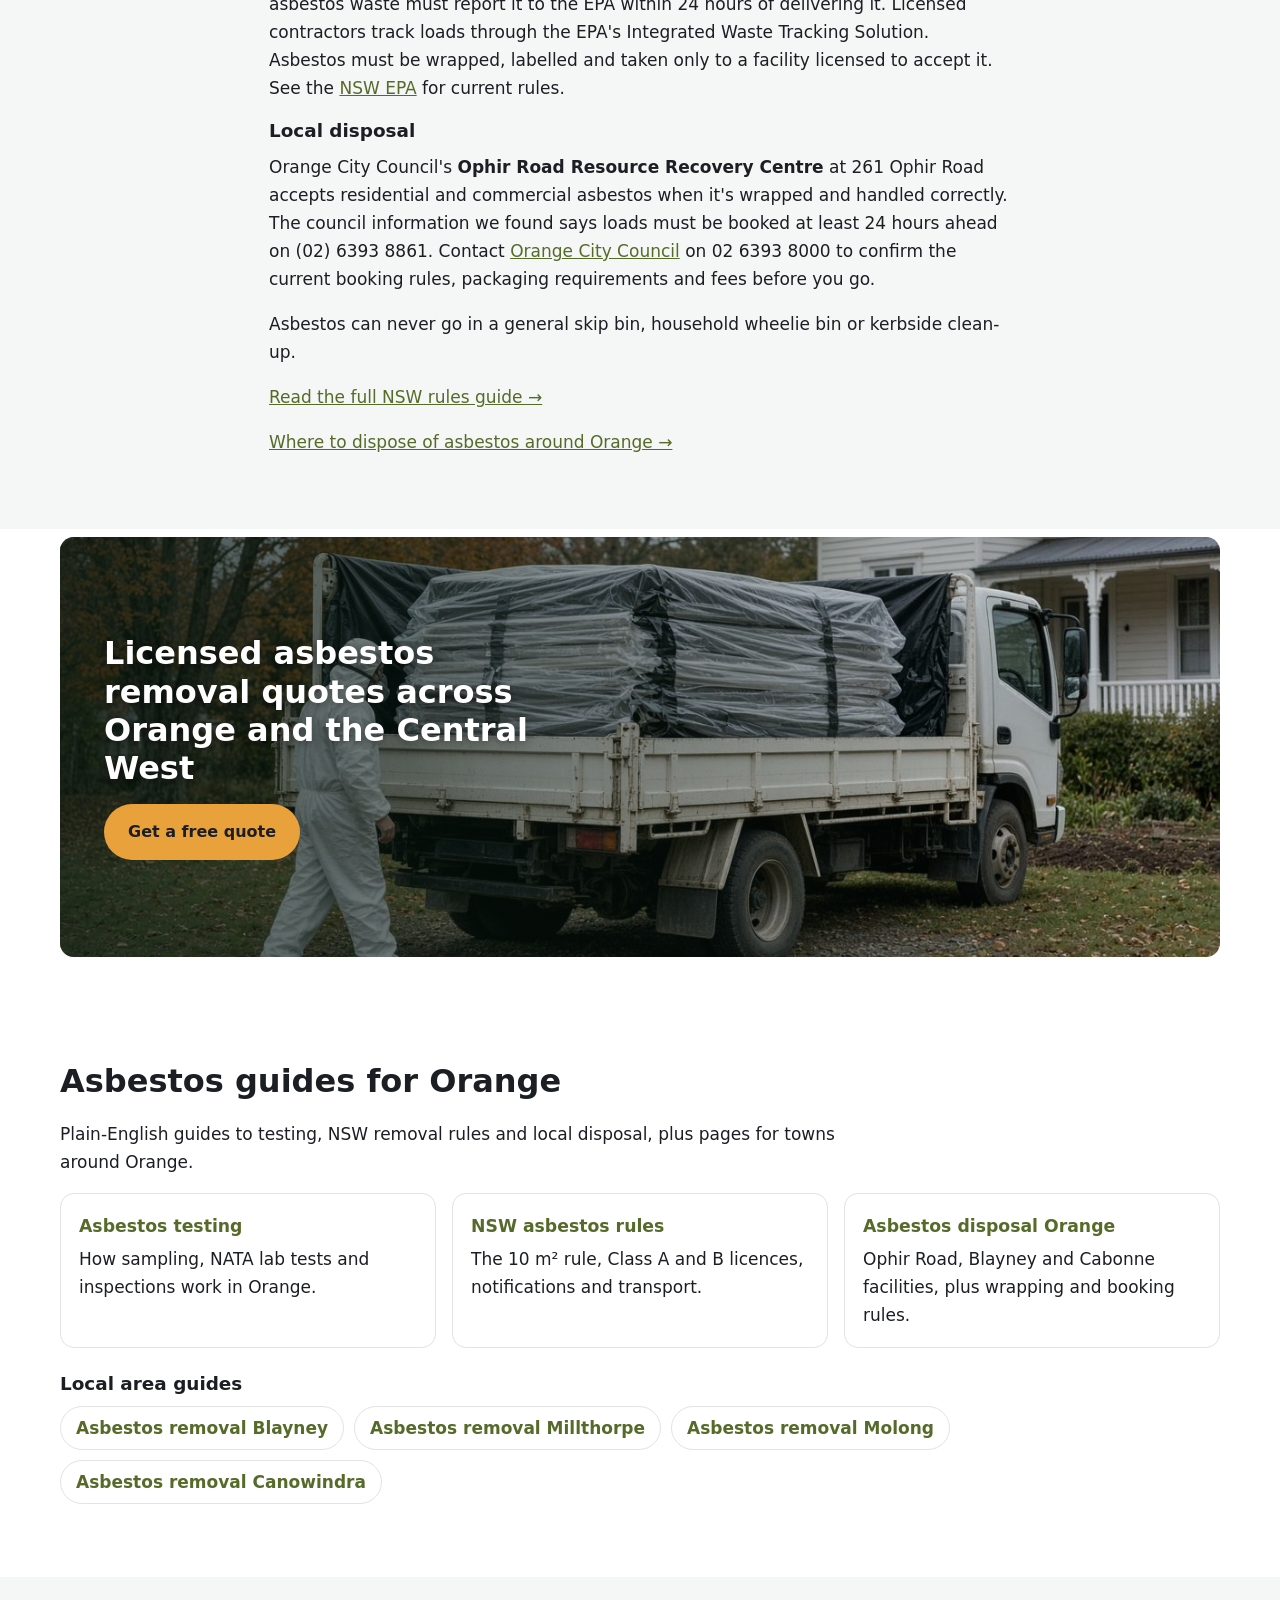
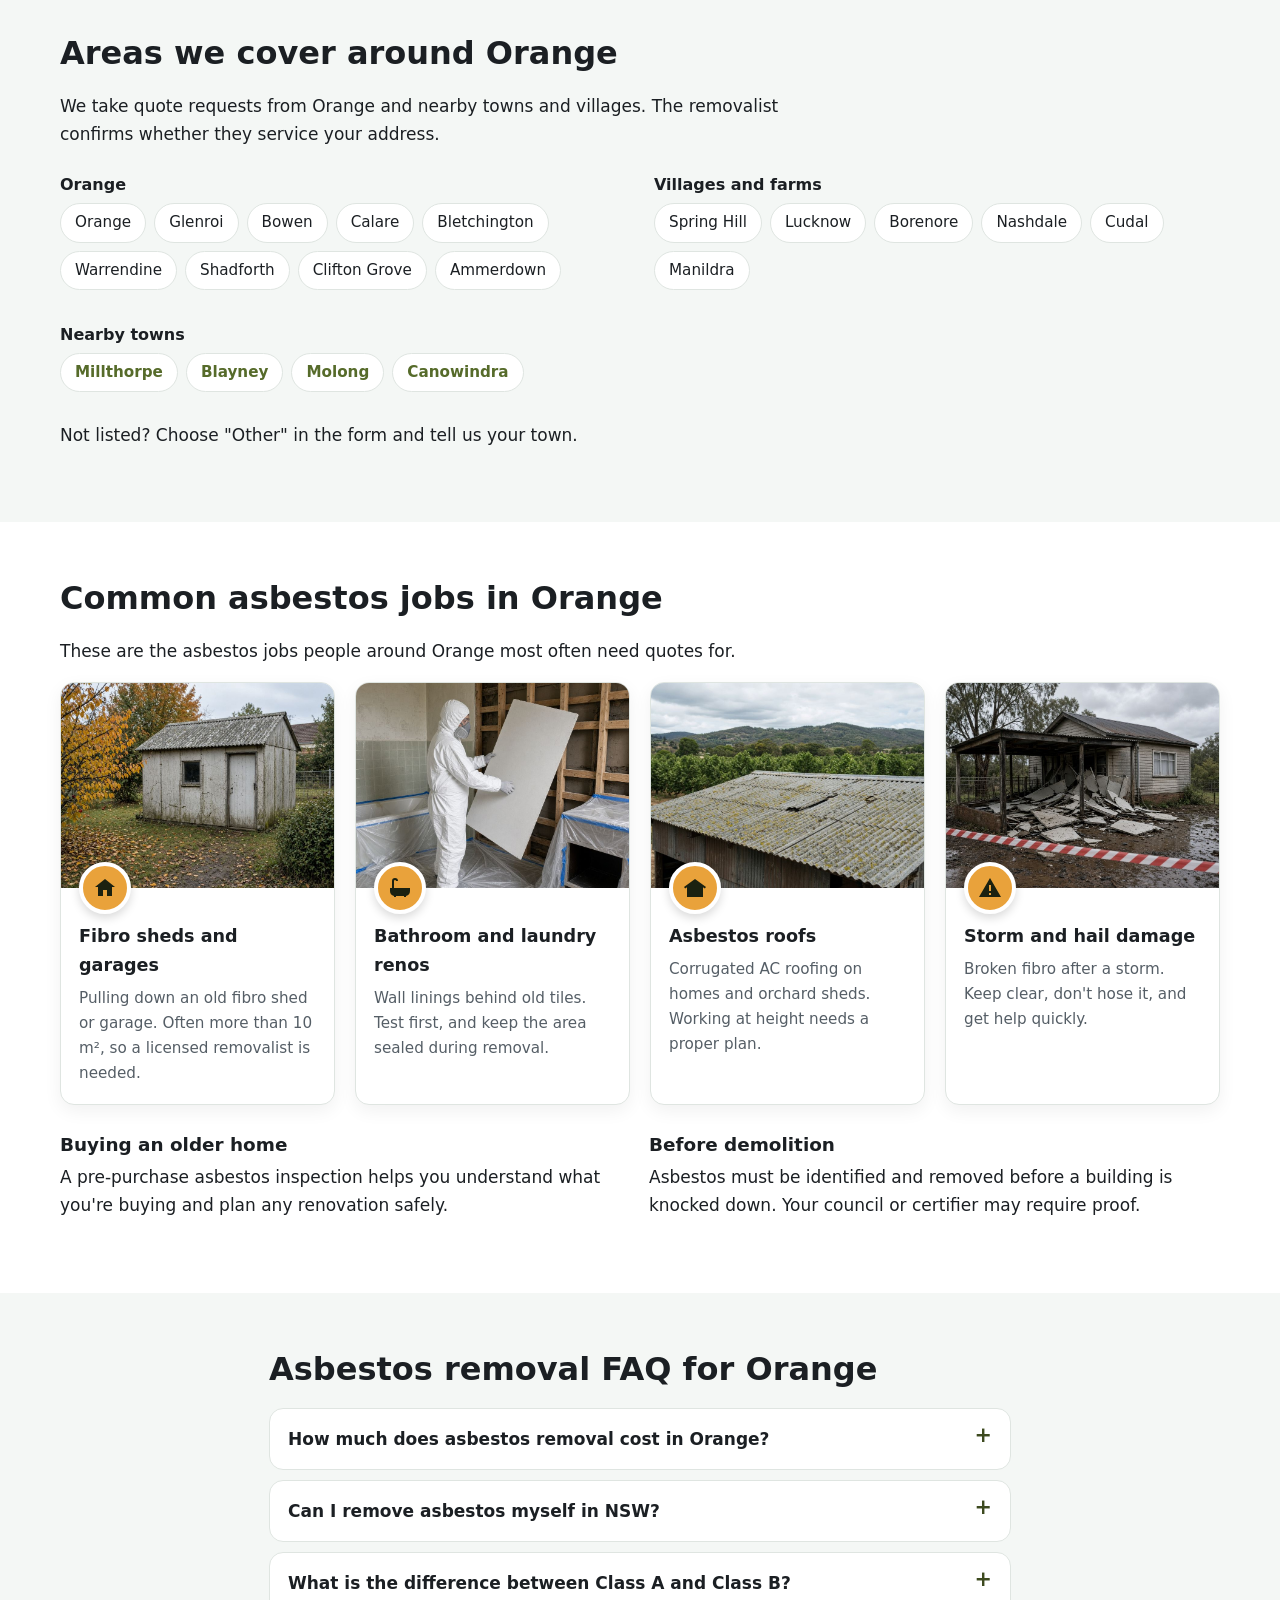
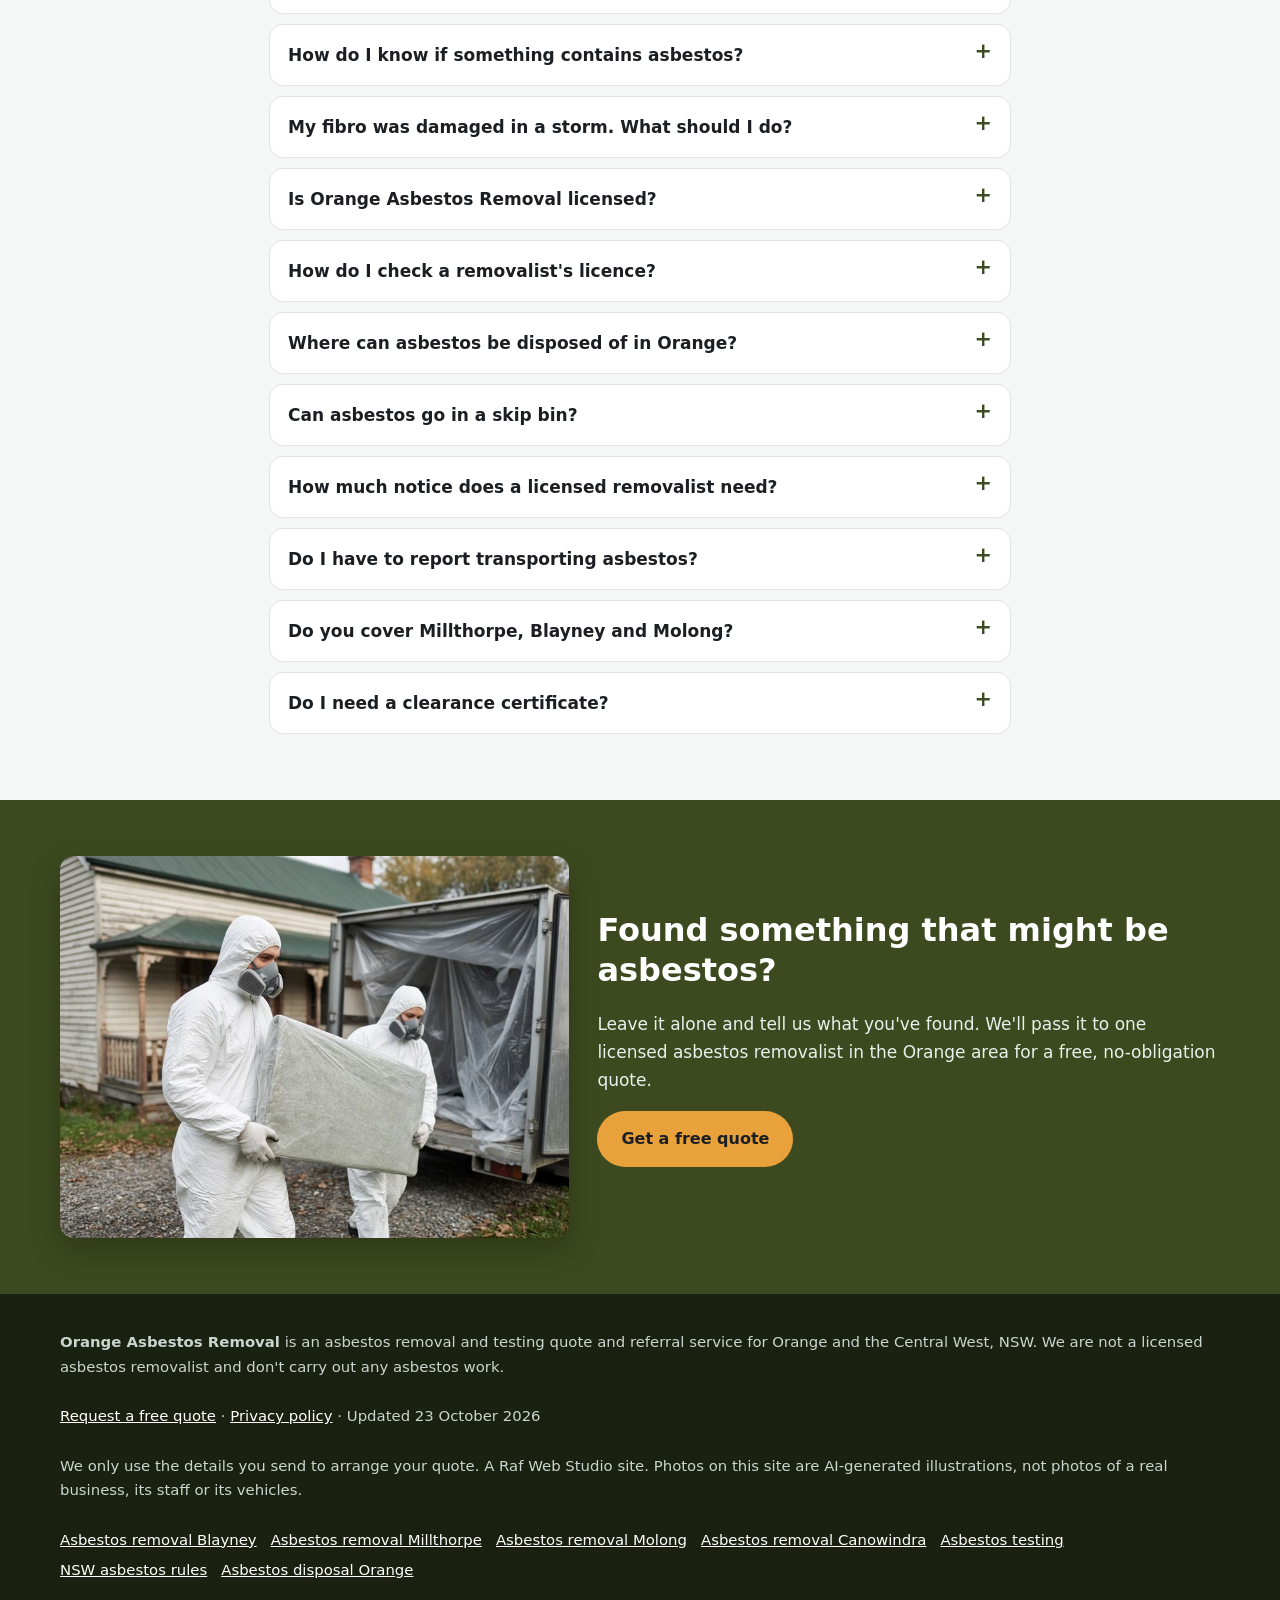
==== commit 32af77f0: "Remove price-claim wording (competitive price / great deal)" ====
--- a/index.html
+++ b/index.html
@@ -362,7 +362,7 @@
 <section id="pricing" aria-labelledby="pricing-h">
   <div class="wrap">
     <h2 id="pricing-h">Asbestos removal cost in Orange</h2>
-    <p class="intro">We looked for asbestos removal prices published by businesses in the Orange area on 23 Oct 2026 and didn't find any reliable local prices, so we don't show any. Tell us about your job and we'll help you get a competitive price from a licensed local removalist. <a href="#quote">Get a free quote</a>.</p>
+    <p class="intro">We looked for asbestos removal prices published by businesses in the Orange area on 23 Oct 2026 and didn't find any reliable local prices, so we don't show any. Tell us about your job and a licensed local removalist will quote for it. <a href="#quote">Get a free quote</a>.</p>
     <div class="card"><p style="margin:0"><strong>Prices vary by size and job.</strong> Every asbestos job is different, so a licensed removalist needs to see it, or at least photos, before giving a price. Get a free quote for your job.</p></div>
     <h3 style="margin-top:26px">What changes the price</h3>
     <div class="grid grid-3"><div class="card"><h3>Type and amount</h3><p>Bonded sheeting is usually simpler than friable material. Area, number of sheets and condition all affect the job.</p></div><div class="card"><h3>Access and location</h3><p>Roofs, high eaves, cramped wet areas and rural sites take longer and may need more equipment.</p></div><div class="card"><h3>Testing, disposal and clearance</h3><p>Lab tests, tip fees for wrapped asbestos, clearance certificates and air monitoring can be priced separately. Ask what's included.</p></div></div>
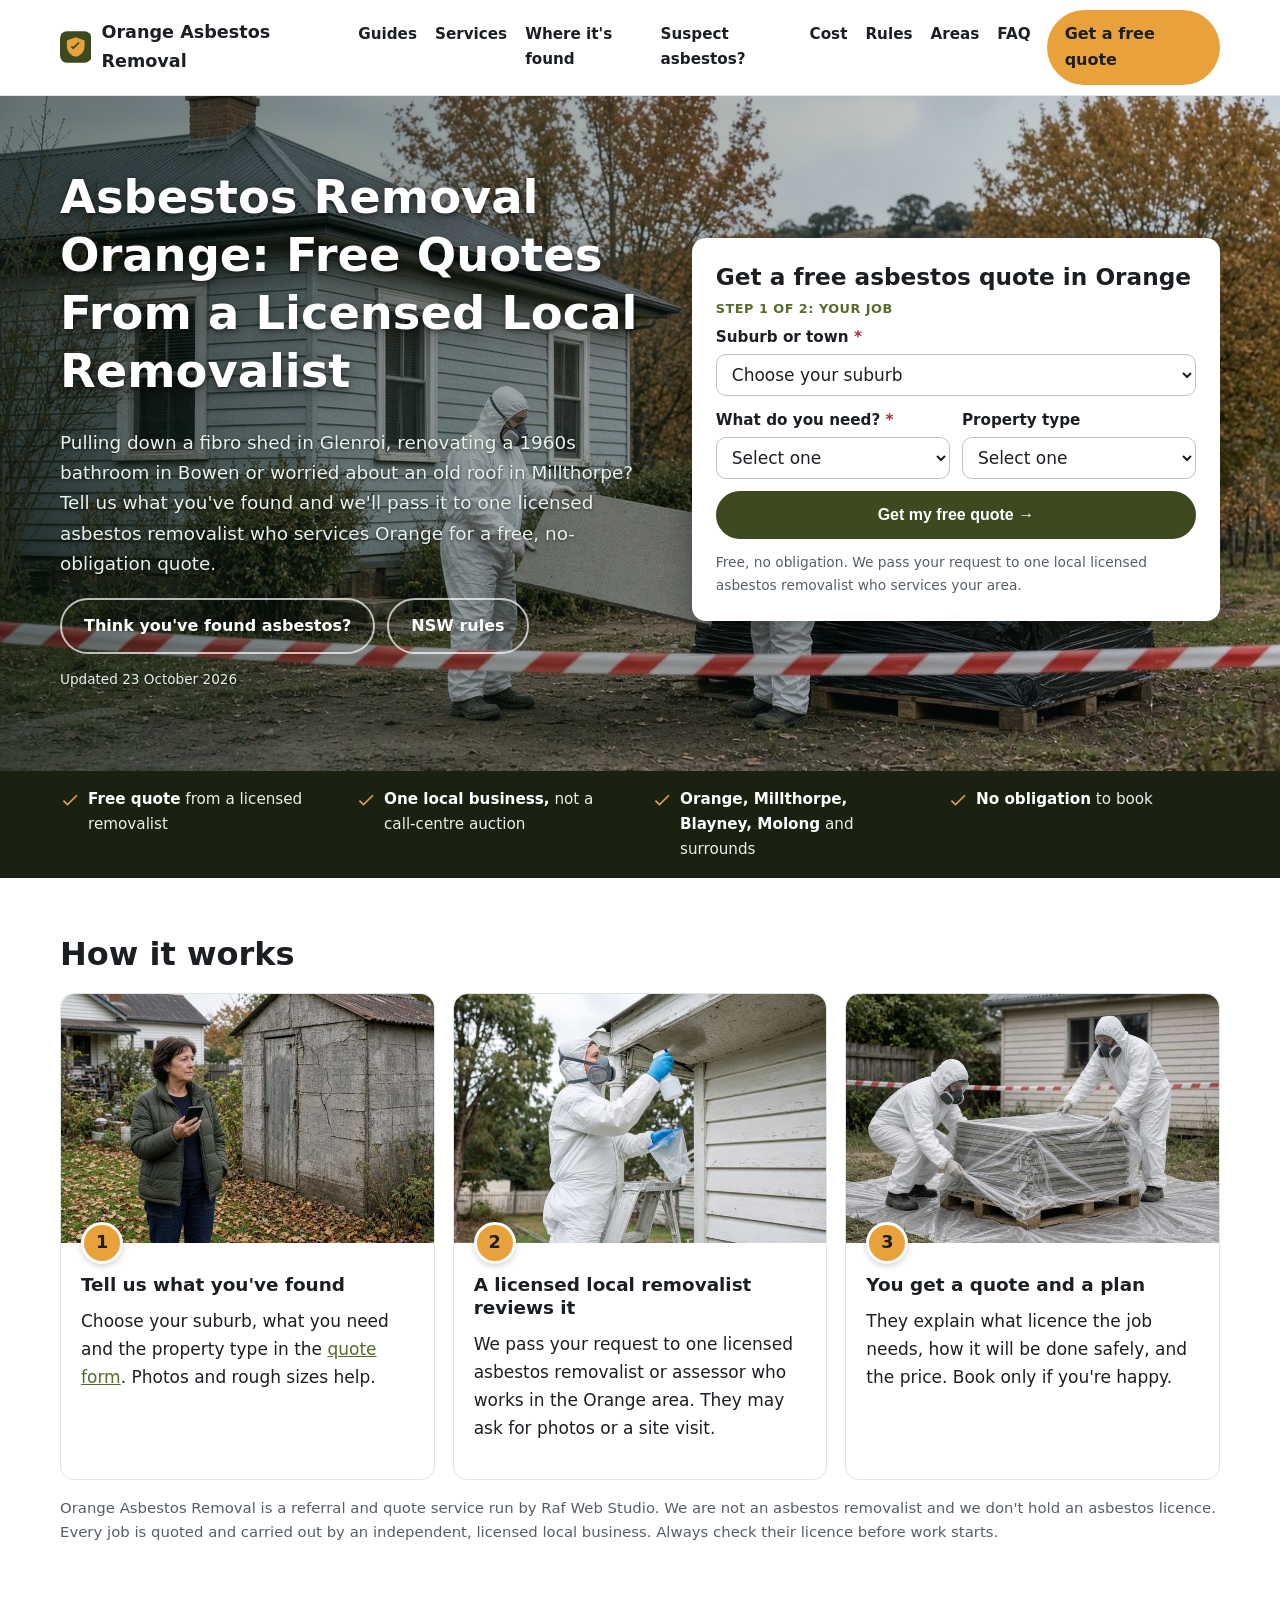
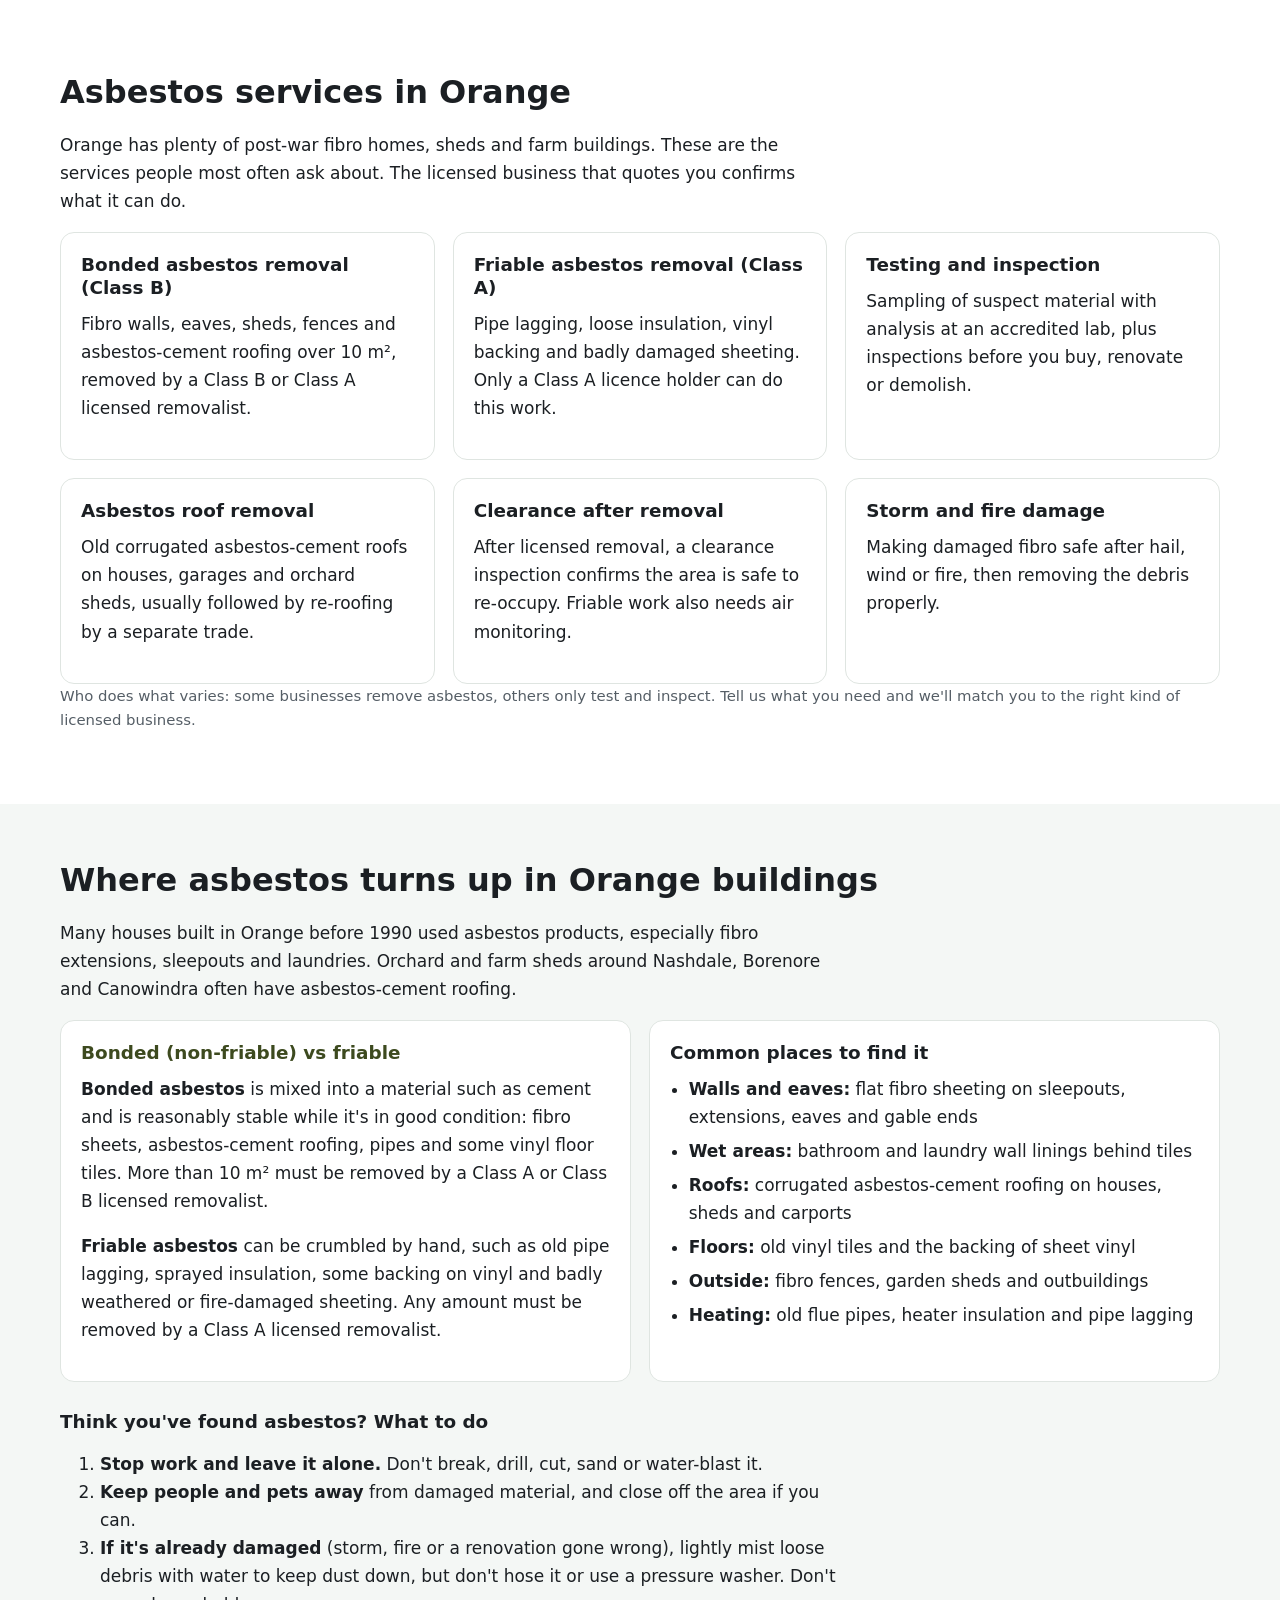
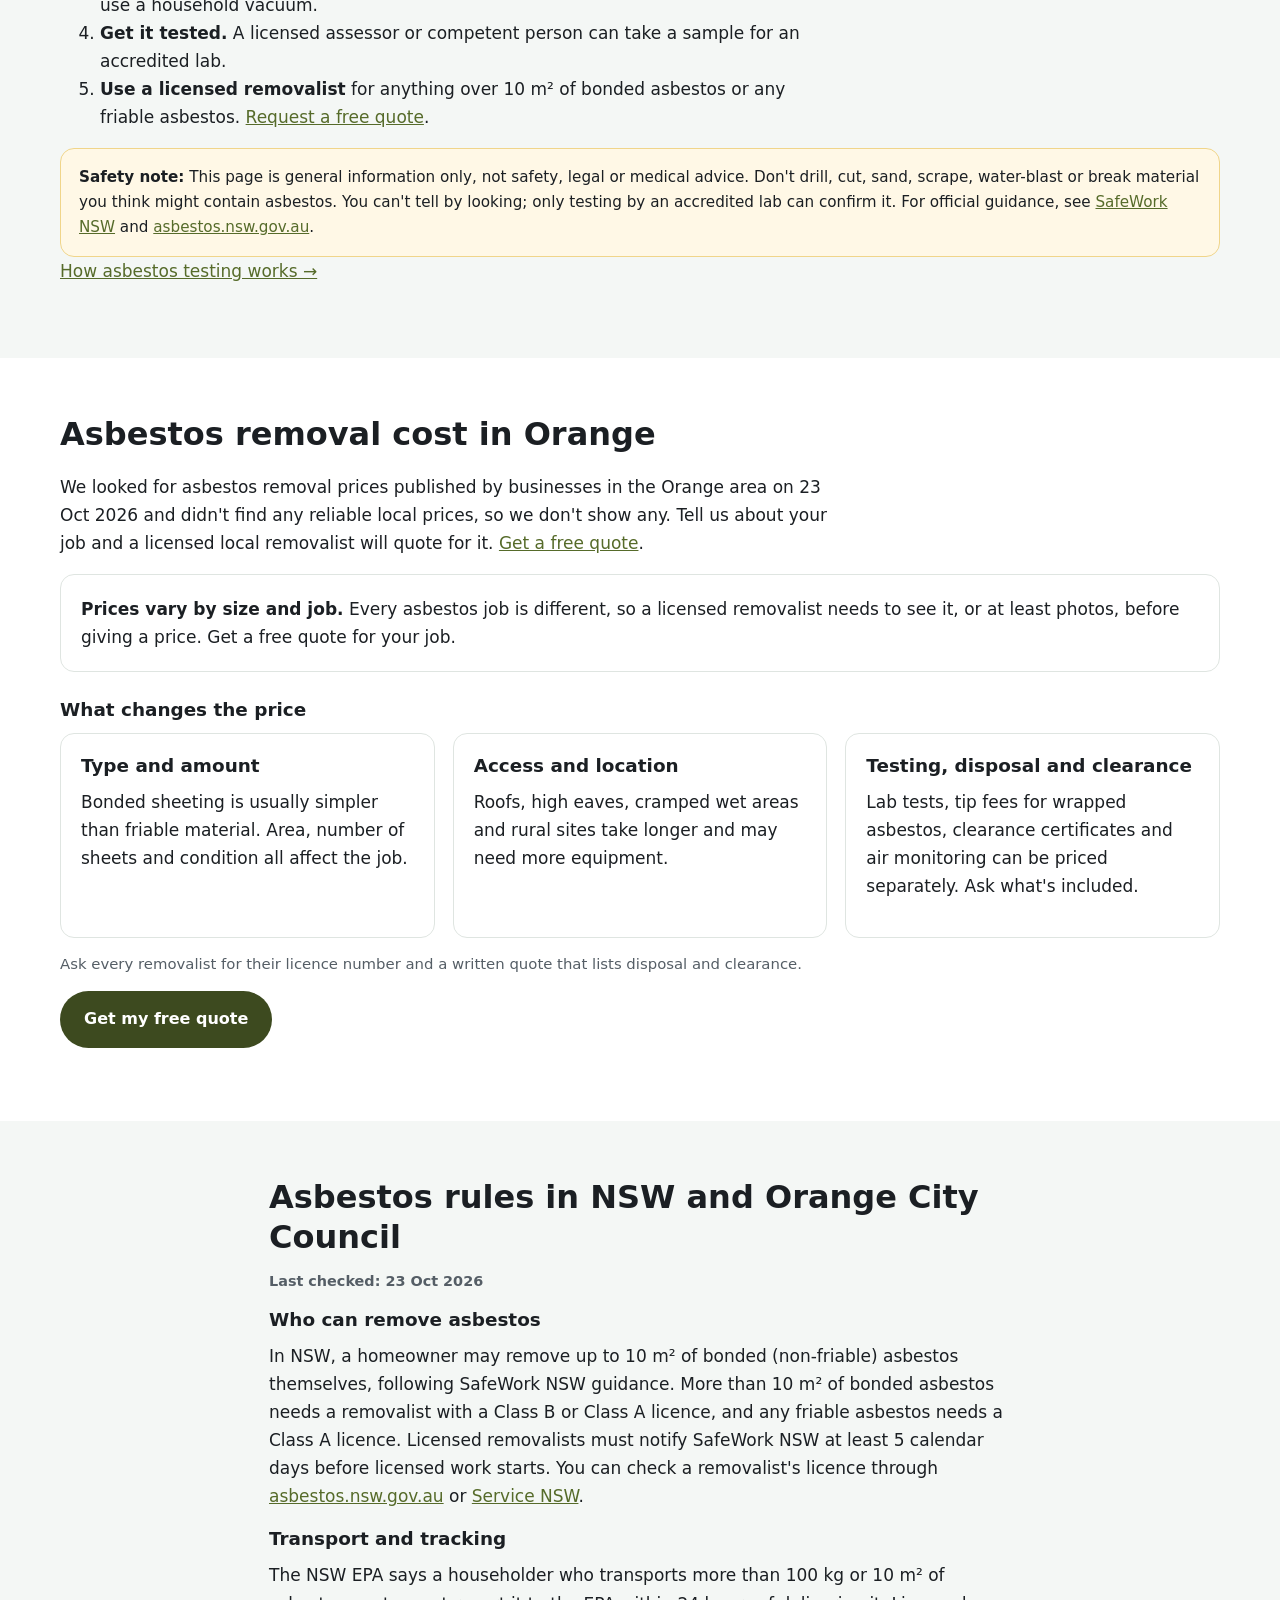
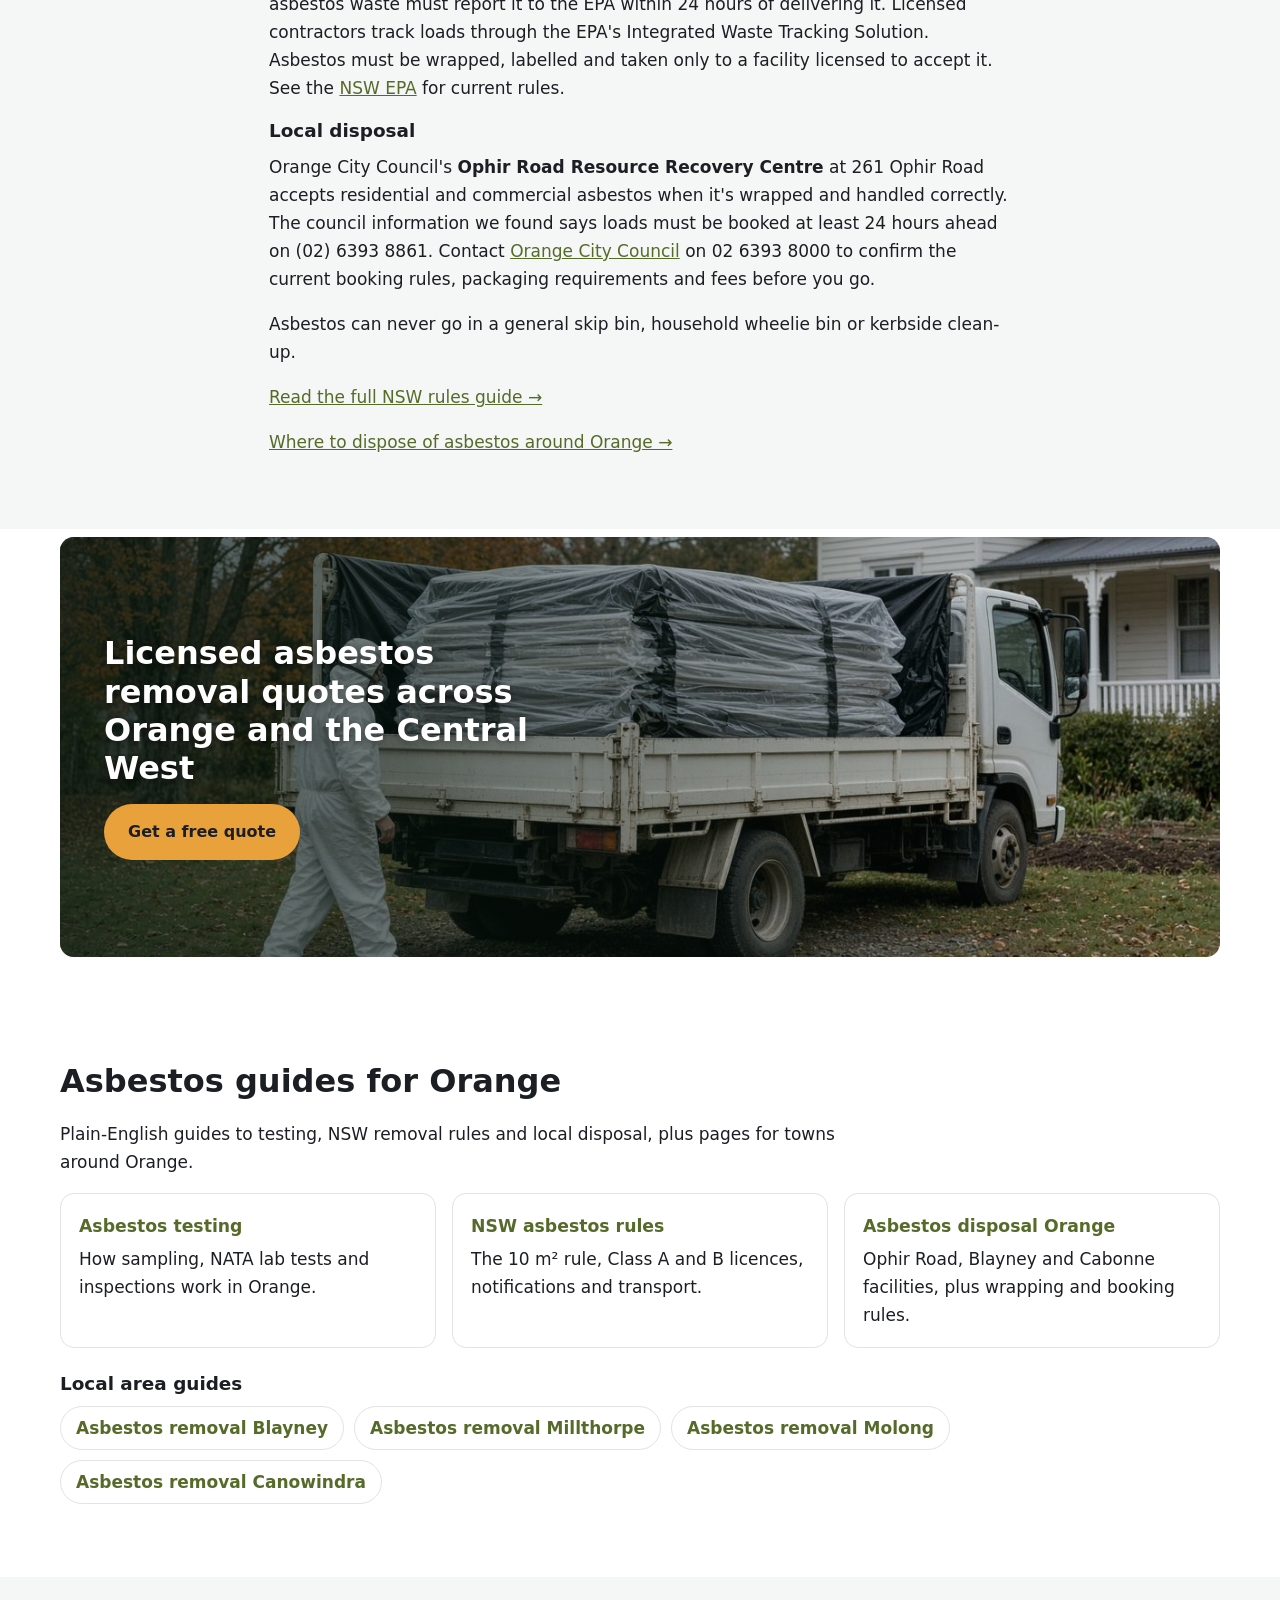
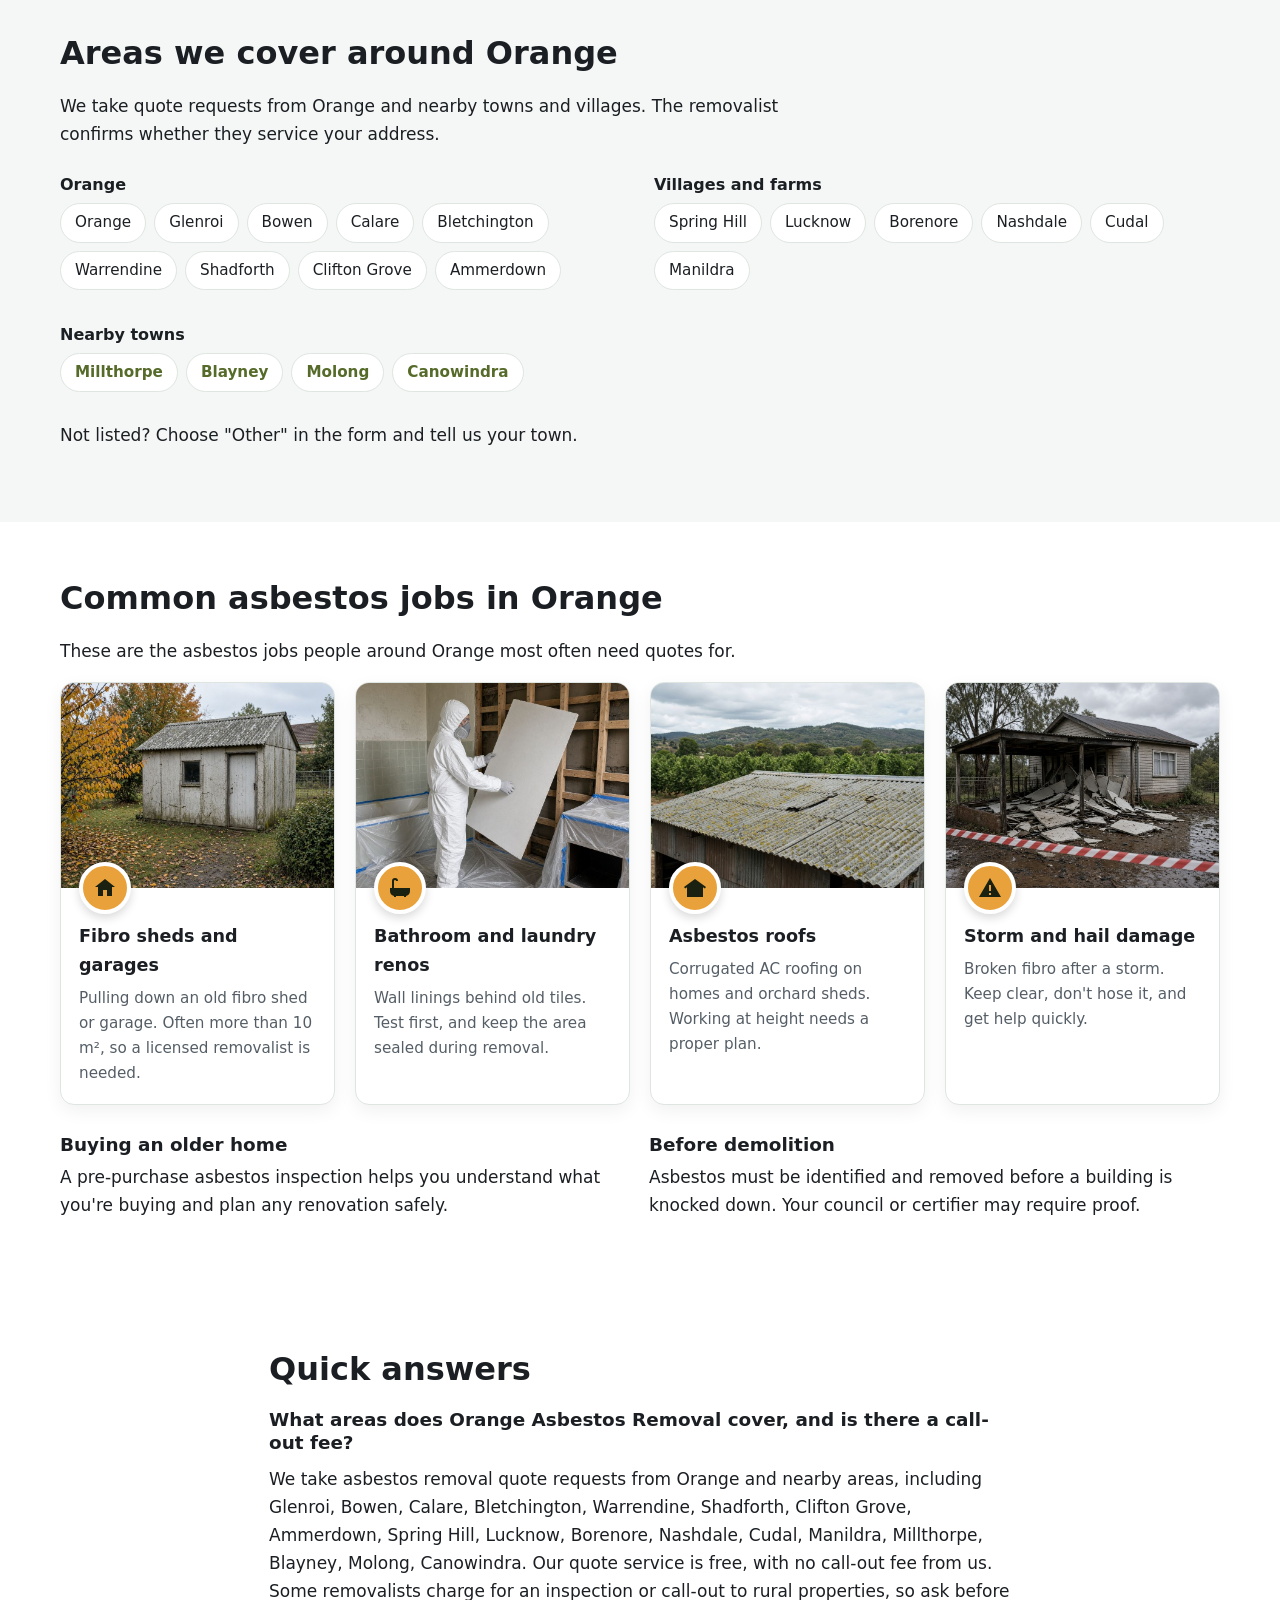
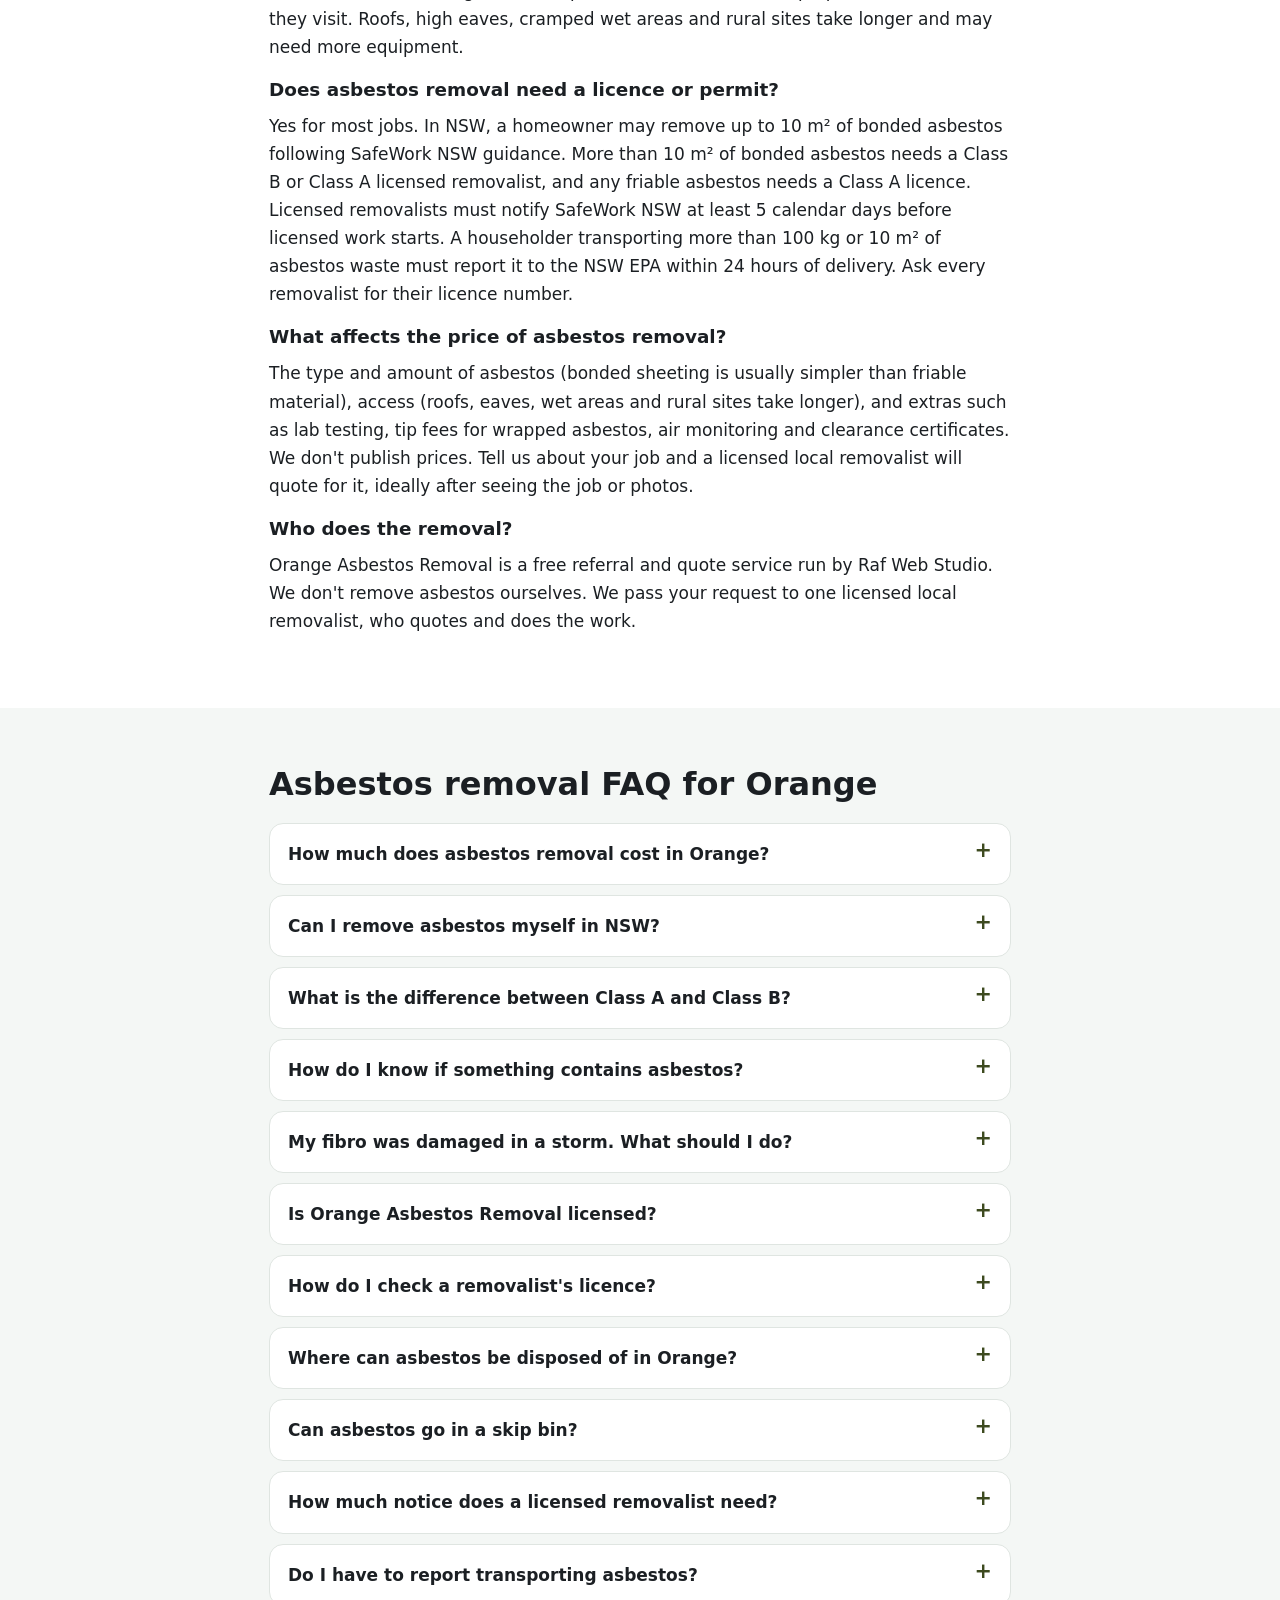
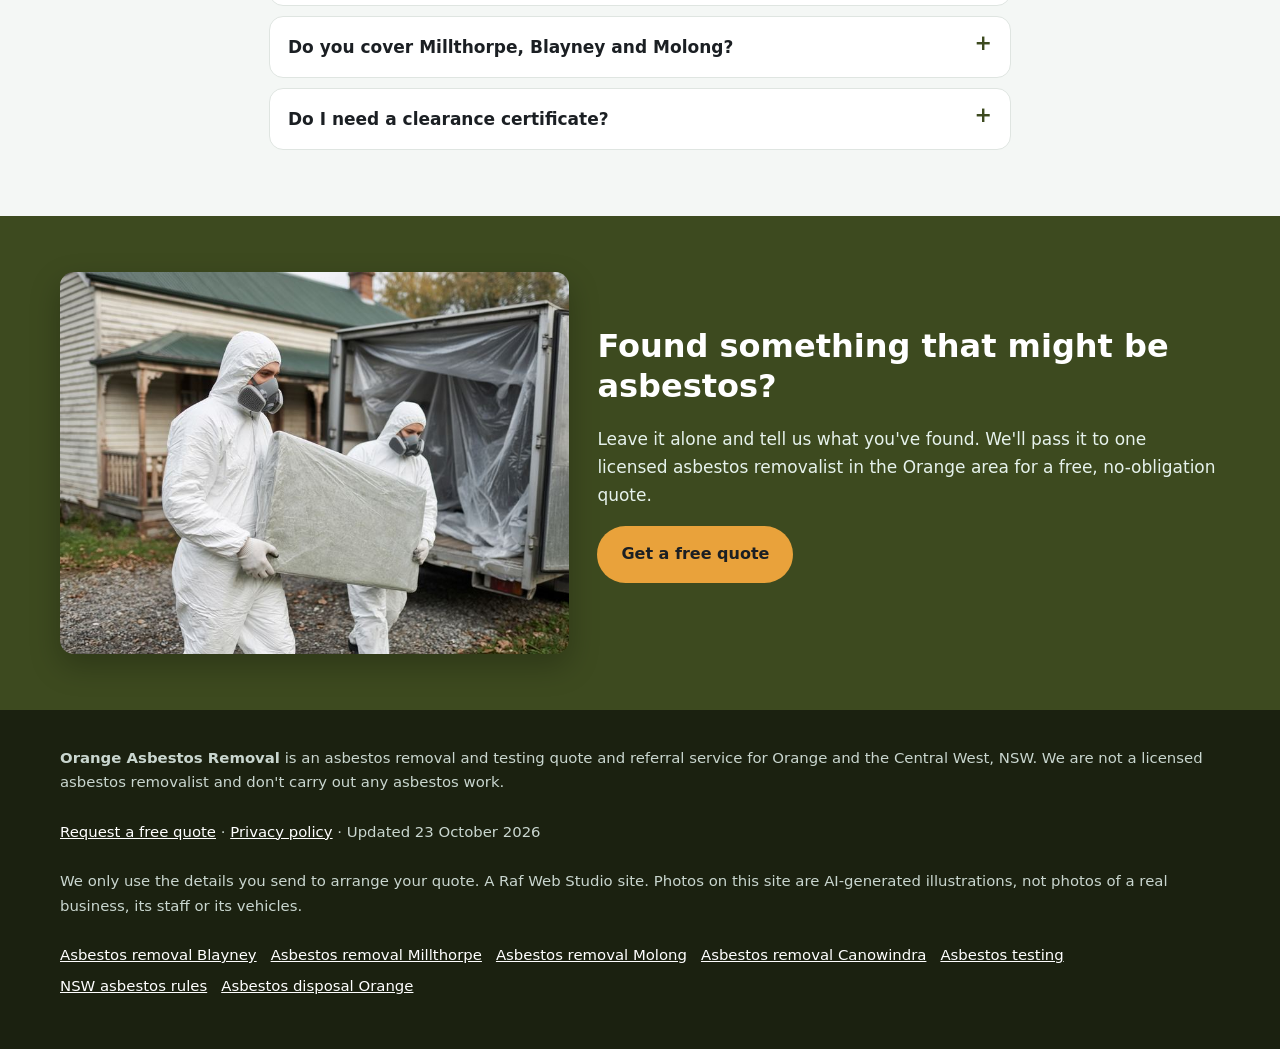
==== commit 66c48616: "AI search basics: LocalBusiness schema, quick answers in FAQ schema, llms.txt" ====
--- a/index.html
+++ b/index.html
@@ -33,6 +33,109 @@
 <script type="application/ld+json">
 {
  "@context": "https://schema.org",
+ "@type": "LocalBusiness",
+ "@id": "https://orangeasbestosremoval.com/#business",
+ "name": "Orange Asbestos Removal",
+ "url": "https://orangeasbestosremoval.com/",
+ "description": "Asbestos removal in Orange, Millthorpe, Blayney and Molong. Free quotes from one licensed local removalist for fibro removal, asbestos roofs and testing. A free referral and quote service run by Raf Web Studio. It doesn't remove asbestos itself; one licensed local removalist quotes and does the work.",
+ "image": "https://orangeasbestosremoval.com/img/hero.jpg",
+ "areaServed": [
+  {
+   "@type": "AdministrativeArea",
+   "name": "Orange City Council, NSW"
+  },
+  {
+   "@type": "Place",
+   "name": "Orange, NSW"
+  },
+  {
+   "@type": "Place",
+   "name": "Glenroi, NSW"
+  },
+  {
+   "@type": "Place",
+   "name": "Bowen, NSW"
+  },
+  {
+   "@type": "Place",
+   "name": "Calare, NSW"
+  },
+  {
+   "@type": "Place",
+   "name": "Bletchington, NSW"
+  },
+  {
+   "@type": "Place",
+   "name": "Warrendine, NSW"
+  },
+  {
+   "@type": "Place",
+   "name": "Shadforth, NSW"
+  },
+  {
+   "@type": "Place",
+   "name": "Spring Hill, NSW"
+  },
+  {
+   "@type": "Place",
+   "name": "Lucknow, NSW"
+  },
+  {
+   "@type": "Place",
+   "name": "Millthorpe, NSW"
+  },
+  {
+   "@type": "Place",
+   "name": "Blayney, NSW"
+  },
+  {
+   "@type": "Place",
+   "name": "Molong, NSW"
+  },
+  {
+   "@type": "Place",
+   "name": "Borenore, NSW"
+  },
+  {
+   "@type": "Place",
+   "name": "Nashdale, NSW"
+  },
+  {
+   "@type": "Place",
+   "name": "Canowindra, NSW"
+  },
+  {
+   "@type": "Place",
+   "name": "Cudal, NSW"
+  },
+  {
+   "@type": "Place",
+   "name": "Manildra, NSW"
+  },
+  {
+   "@type": "Place",
+   "name": "Clifton Grove, NSW"
+  },
+  {
+   "@type": "Place",
+   "name": "Ammerdown, NSW"
+  }
+ ],
+ "knowsAbout": [
+  "Asbestos removal",
+  "Asbestos testing",
+  "Asbestos disposal",
+  "NSW asbestos rules"
+ ],
+ "parentOrganization": {
+  "@type": "Organization",
+  "name": "Raf Web Studio"
+ }
+}
+</script>
+<script type="application/ld+json">
+{
+ "@context": "https://schema.org",
  "@type": "WebSite",
  "@id": "https://orangeasbestosremoval.com/#website",
  "name": "Orange Asbestos Removal",
@@ -50,9 +153,7 @@
  "description": "Free asbestos removal and testing quotes in Orange. We pass your request to one licensed local asbestos removalist.",
  "url": "https://orangeasbestosremoval.com/",
  "provider": {
-  "@type": "Organization",
-  "name": "Orange Asbestos Removal",
-  "url": "https://orangeasbestosremoval.com/"
+  "@id": "https://orangeasbestosremoval.com/#business"
  },
  "areaServed": [
   {
@@ -245,6 +346,38 @@
    "acceptedAnswer": {
     "@type": "Answer",
     "text": "After licensed removal, a clearance inspection is usually done before the area is used again. Ask whether it's included in your quote."
+   }
+  },
+  {
+   "@type": "Question",
+   "name": "What areas does Orange Asbestos Removal cover, and is there a call-out fee?",
+   "acceptedAnswer": {
+    "@type": "Answer",
+    "text": "We take asbestos removal quote requests from Orange and nearby areas, including Glenroi, Bowen, Calare, Bletchington, Warrendine, Shadforth, Clifton Grove, Ammerdown, Spring Hill, Lucknow, Borenore, Nashdale, Cudal, Manildra, Millthorpe, Blayney, Molong, Canowindra. Our quote service is free, with no call-out fee from us. Some removalists charge for an inspection or call-out to rural properties, so ask before they visit. Roofs, high eaves, cramped wet areas and rural sites take longer and may need more equipment."
+   }
+  },
+  {
+   "@type": "Question",
+   "name": "Does asbestos removal need a licence or permit?",
+   "acceptedAnswer": {
+    "@type": "Answer",
+    "text": "Yes for most jobs. In NSW, a homeowner may remove up to 10 m² of bonded asbestos following SafeWork NSW guidance. More than 10 m² of bonded asbestos needs a Class B or Class A licensed removalist, and any friable asbestos needs a Class A licence. Licensed removalists must notify SafeWork NSW at least 5 calendar days before licensed work starts. A householder transporting more than 100 kg or 10 m² of asbestos waste must report it to the NSW EPA within 24 hours of delivery. Ask every removalist for their licence number."
+   }
+  },
+  {
+   "@type": "Question",
+   "name": "What affects the price of asbestos removal?",
+   "acceptedAnswer": {
+    "@type": "Answer",
+    "text": "The type and amount of asbestos (bonded sheeting is usually simpler than friable material), access (roofs, eaves, wet areas and rural sites take longer), and extras such as lab testing, tip fees for wrapped asbestos, air monitoring and clearance certificates. We don't publish prices. Tell us about your job and a licensed local removalist will quote for it, ideally after seeing the job or photos."
+   }
+  },
+  {
+   "@type": "Question",
+   "name": "Who does the removal?",
+   "acceptedAnswer": {
+    "@type": "Answer",
+    "text": "Orange Asbestos Removal is a free referral and quote service run by Raf Web Studio. We don't remove asbestos ourselves. We pass your request to one licensed local removalist, who quotes and does the work."
    }
   }
  ]
@@ -439,6 +572,21 @@
     <div class="grid grid-2 more-jobs"><div><h3>Buying an older home</h3><p>A pre-purchase asbestos inspection helps you understand what you're buying and plan any renovation safely.</p></div><div><h3>Before demolition</h3><p>Asbestos must be identified and removed before a building is knocked down. Your council or certifier may require proof.</p></div></div>
   </div>
 </section>
+<!-- ai-answers-v1 -->
+<section id="answers" aria-labelledby="answers-h">
+  <div class="wrap intro">
+    <h2 id="answers-h">Quick answers</h2>
+    <h3>What areas does Orange Asbestos Removal cover, and is there a call-out fee?</h3>
+    <p>We take asbestos removal quote requests from Orange and nearby areas, including Glenroi, Bowen, Calare, Bletchington, Warrendine, Shadforth, Clifton Grove, Ammerdown, Spring Hill, Lucknow, Borenore, Nashdale, Cudal, Manildra, Millthorpe, Blayney, Molong, Canowindra. Our quote service is free, with no call-out fee from us. Some removalists charge for an inspection or call-out to rural properties, so ask before they visit. Roofs, high eaves, cramped wet areas and rural sites take longer and may need more equipment.</p>
+    <h3>Does asbestos removal need a licence or permit?</h3>
+    <p>Yes for most jobs. In NSW, a homeowner may remove up to 10 m² of bonded asbestos following SafeWork NSW guidance. More than 10 m² of bonded asbestos needs a Class B or Class A licensed removalist, and any friable asbestos needs a Class A licence. Licensed removalists must notify SafeWork NSW at least 5 calendar days before licensed work starts. A householder transporting more than 100 kg or 10 m² of asbestos waste must report it to the NSW EPA within 24 hours of delivery. Ask every removalist for their licence number.</p>
+    <h3>What affects the price of asbestos removal?</h3>
+    <p>The type and amount of asbestos (bonded sheeting is usually simpler than friable material), access (roofs, eaves, wet areas and rural sites take longer), and extras such as lab testing, tip fees for wrapped asbestos, air monitoring and clearance certificates. We don&#x27;t publish prices. Tell us about your job and a licensed local removalist will quote for it, ideally after seeing the job or photos.</p>
+    <h3>Who does the removal?</h3>
+    <p>Orange Asbestos Removal is a free referral and quote service run by Raf Web Studio. We don&#x27;t remove asbestos ourselves. We pass your request to one licensed local removalist, who quotes and does the work.</p>
+  </div>
+</section>
+
 <section class="alt" id="faq" aria-labelledby="faq-h">
   <div class="wrap intro">
     <h2 id="faq-h">Asbestos removal FAQ for Orange</h2>
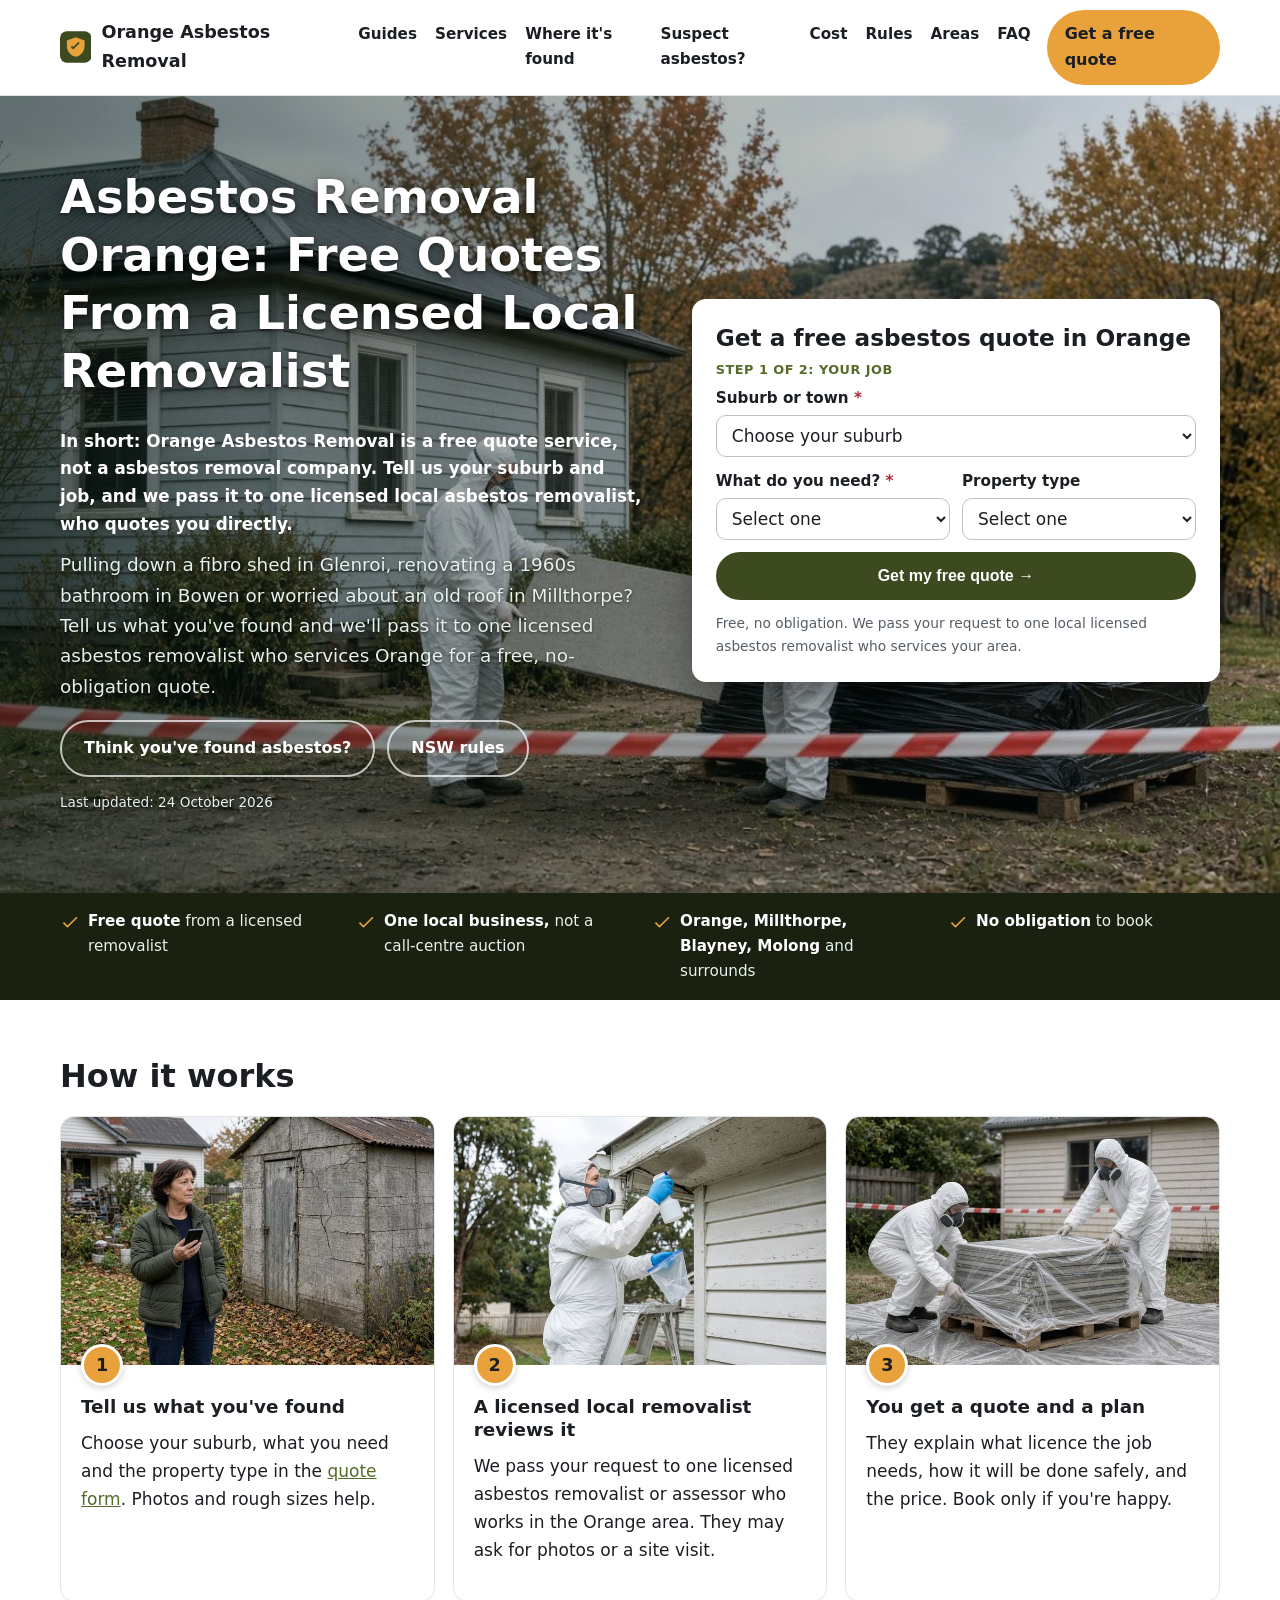
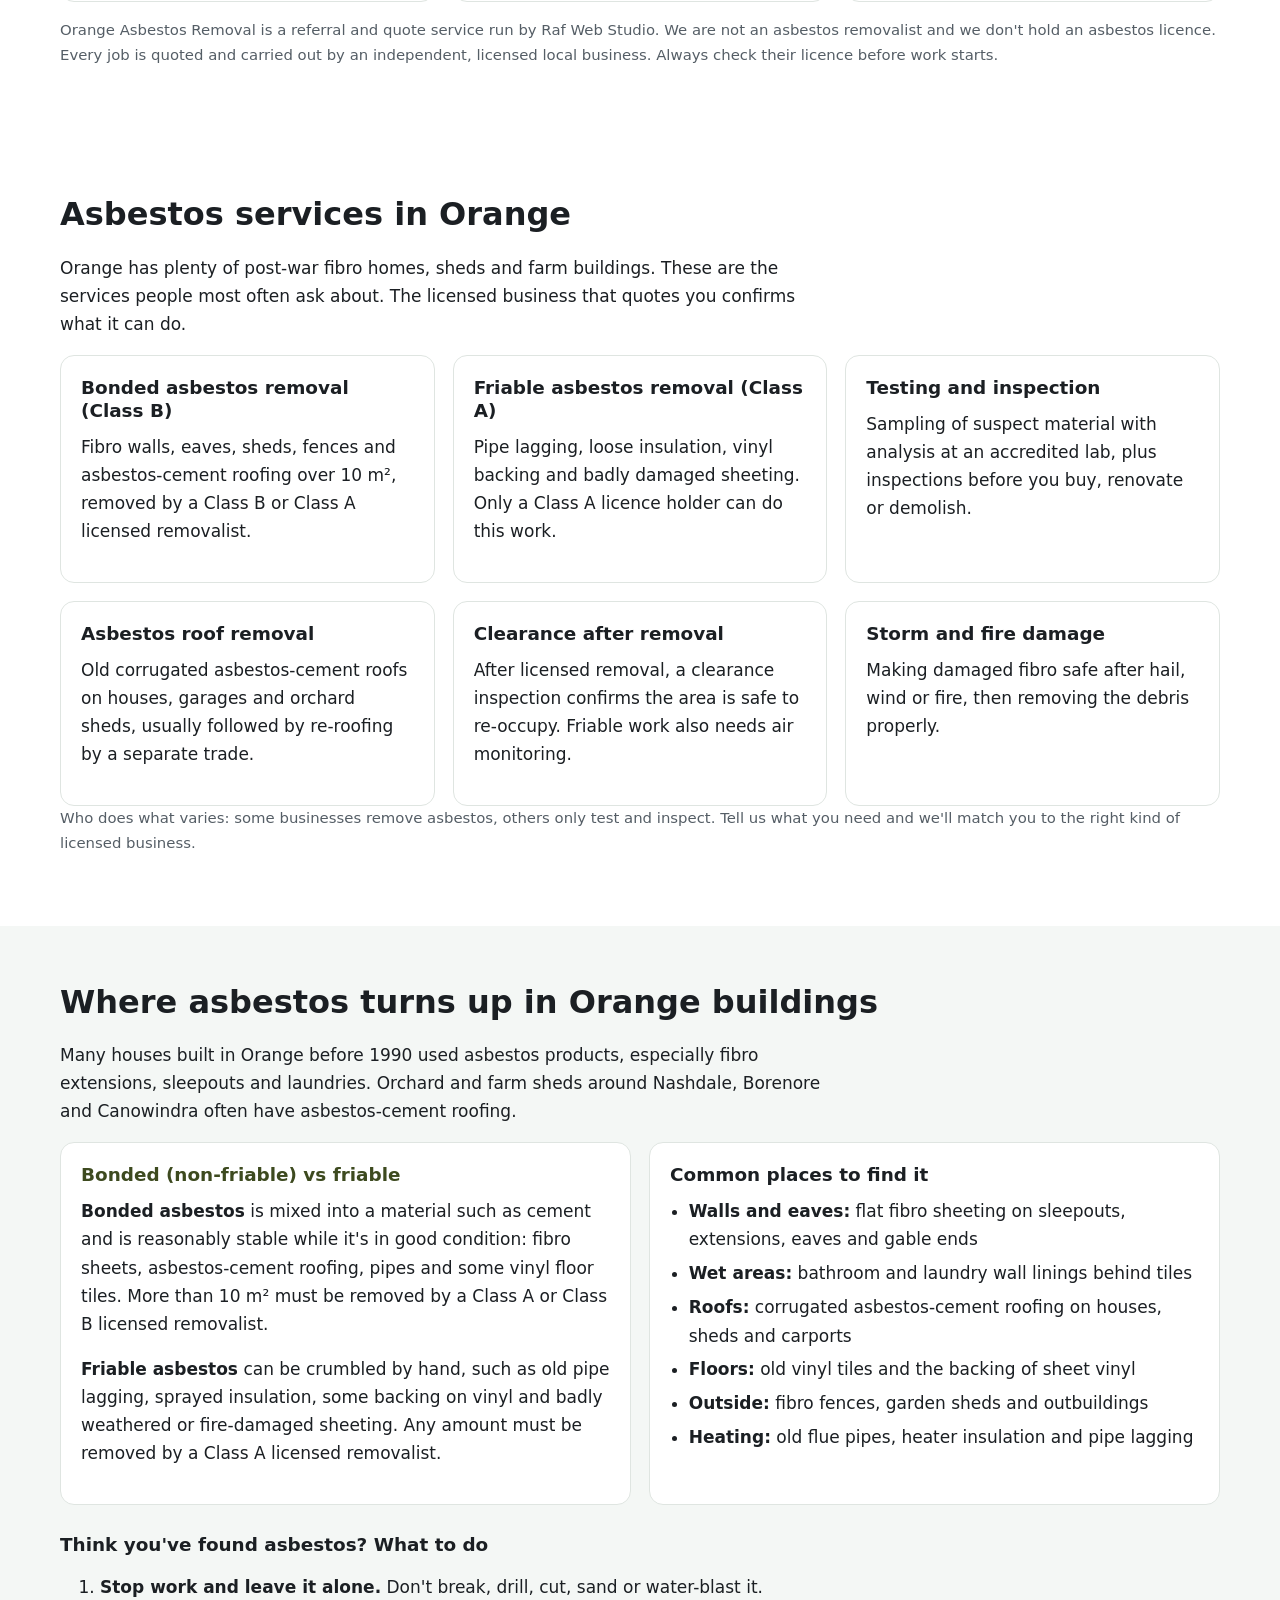
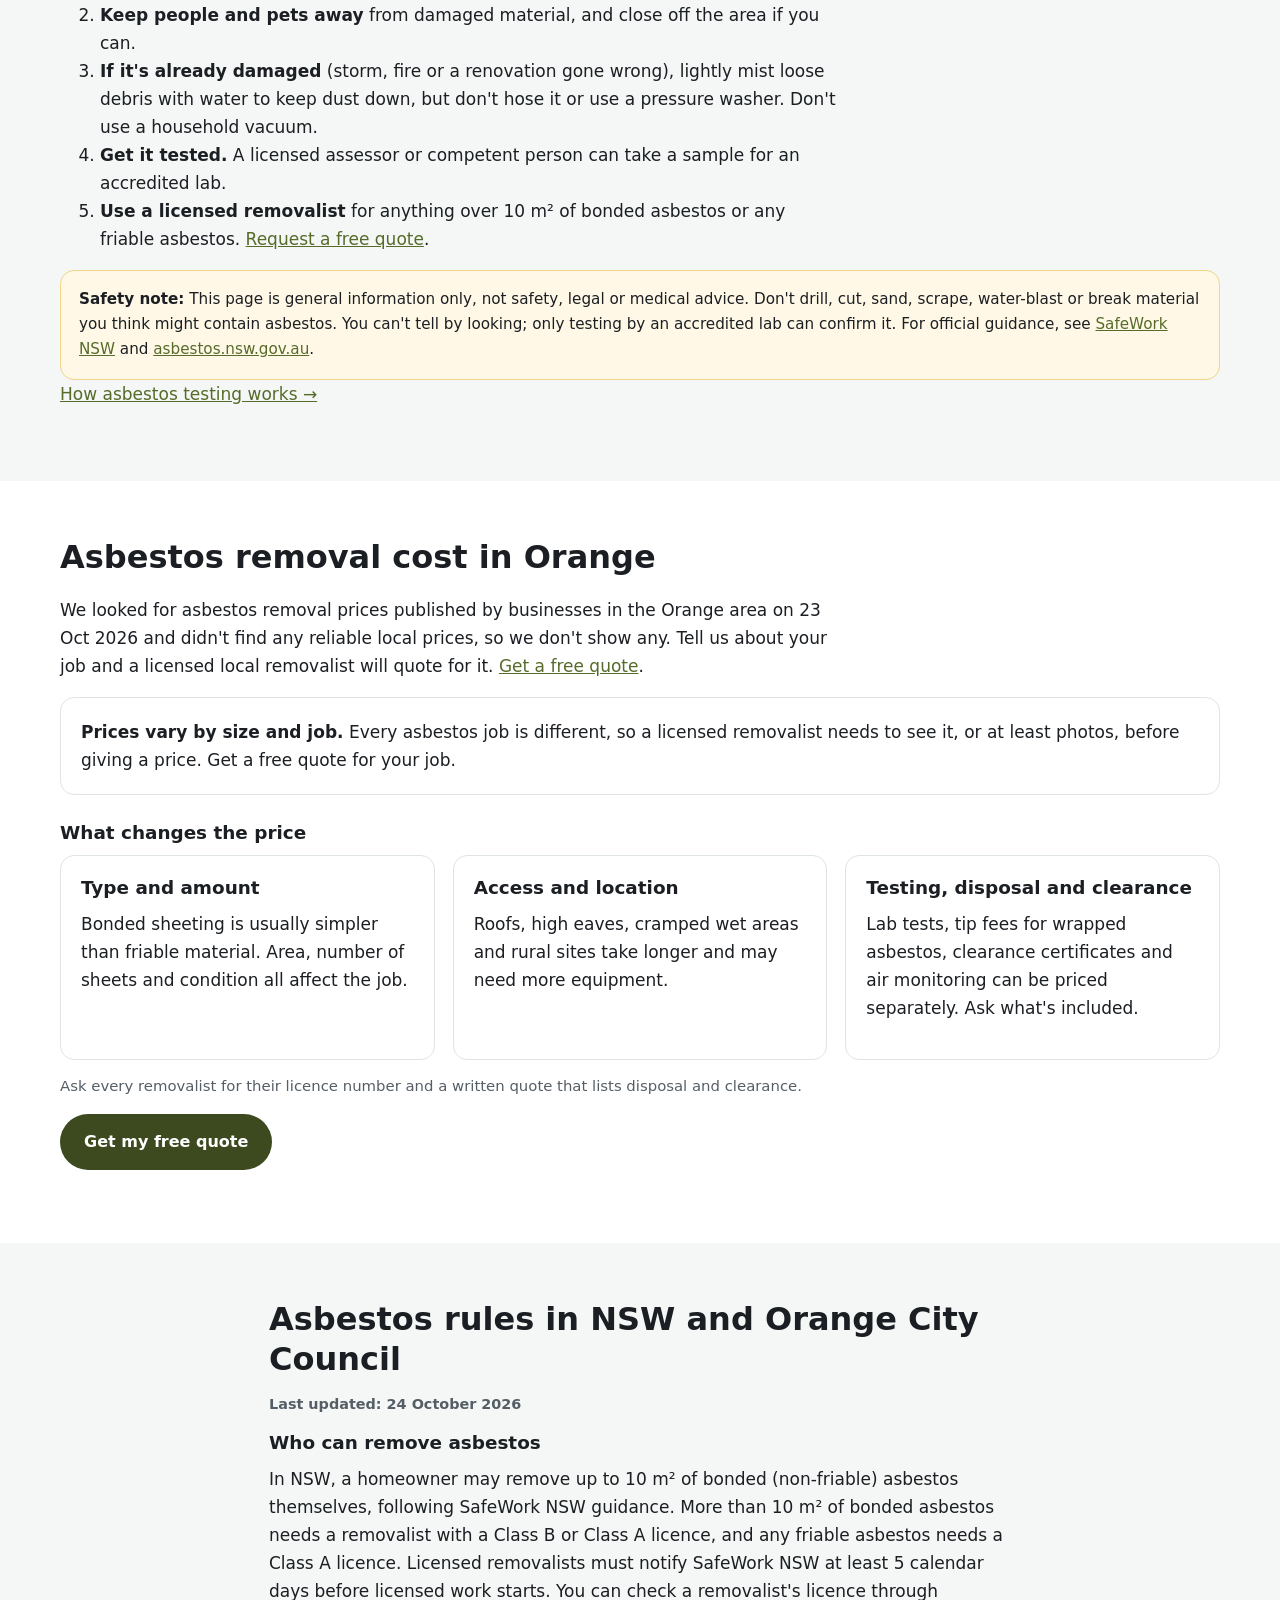
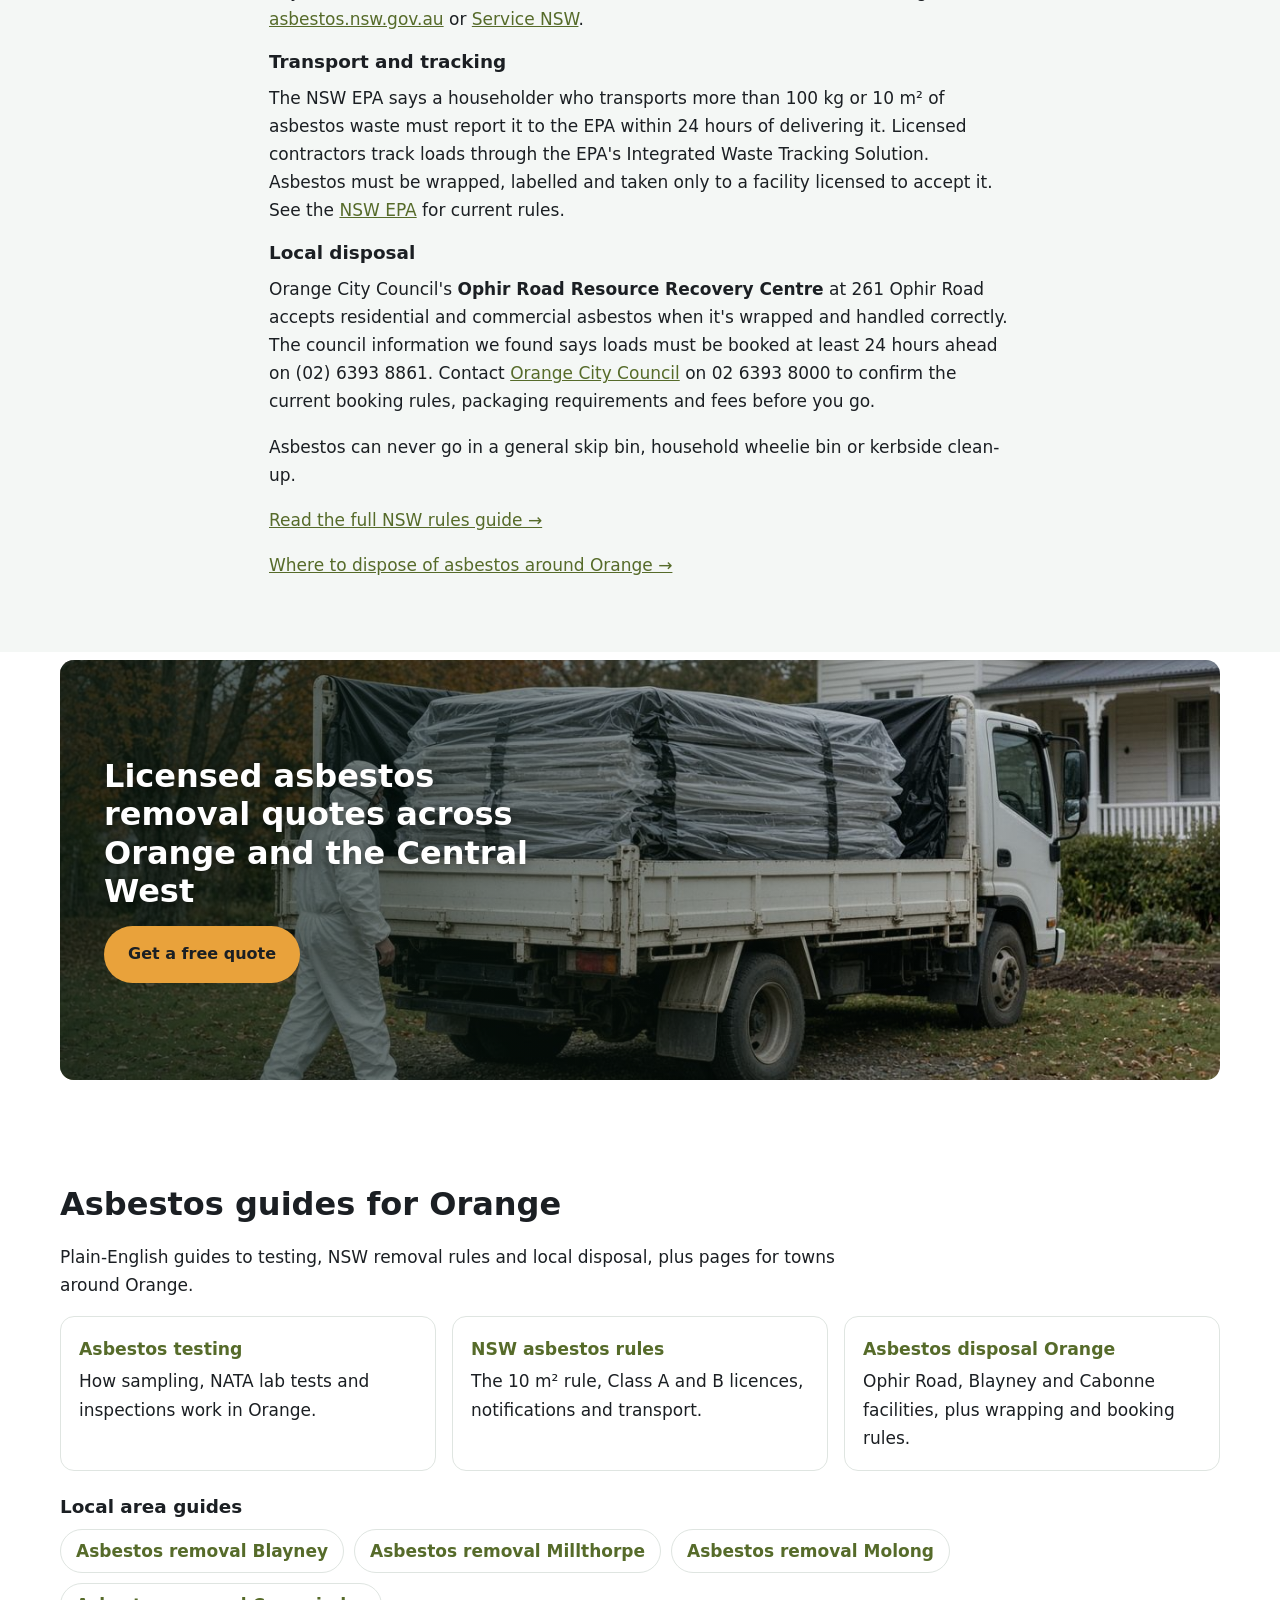
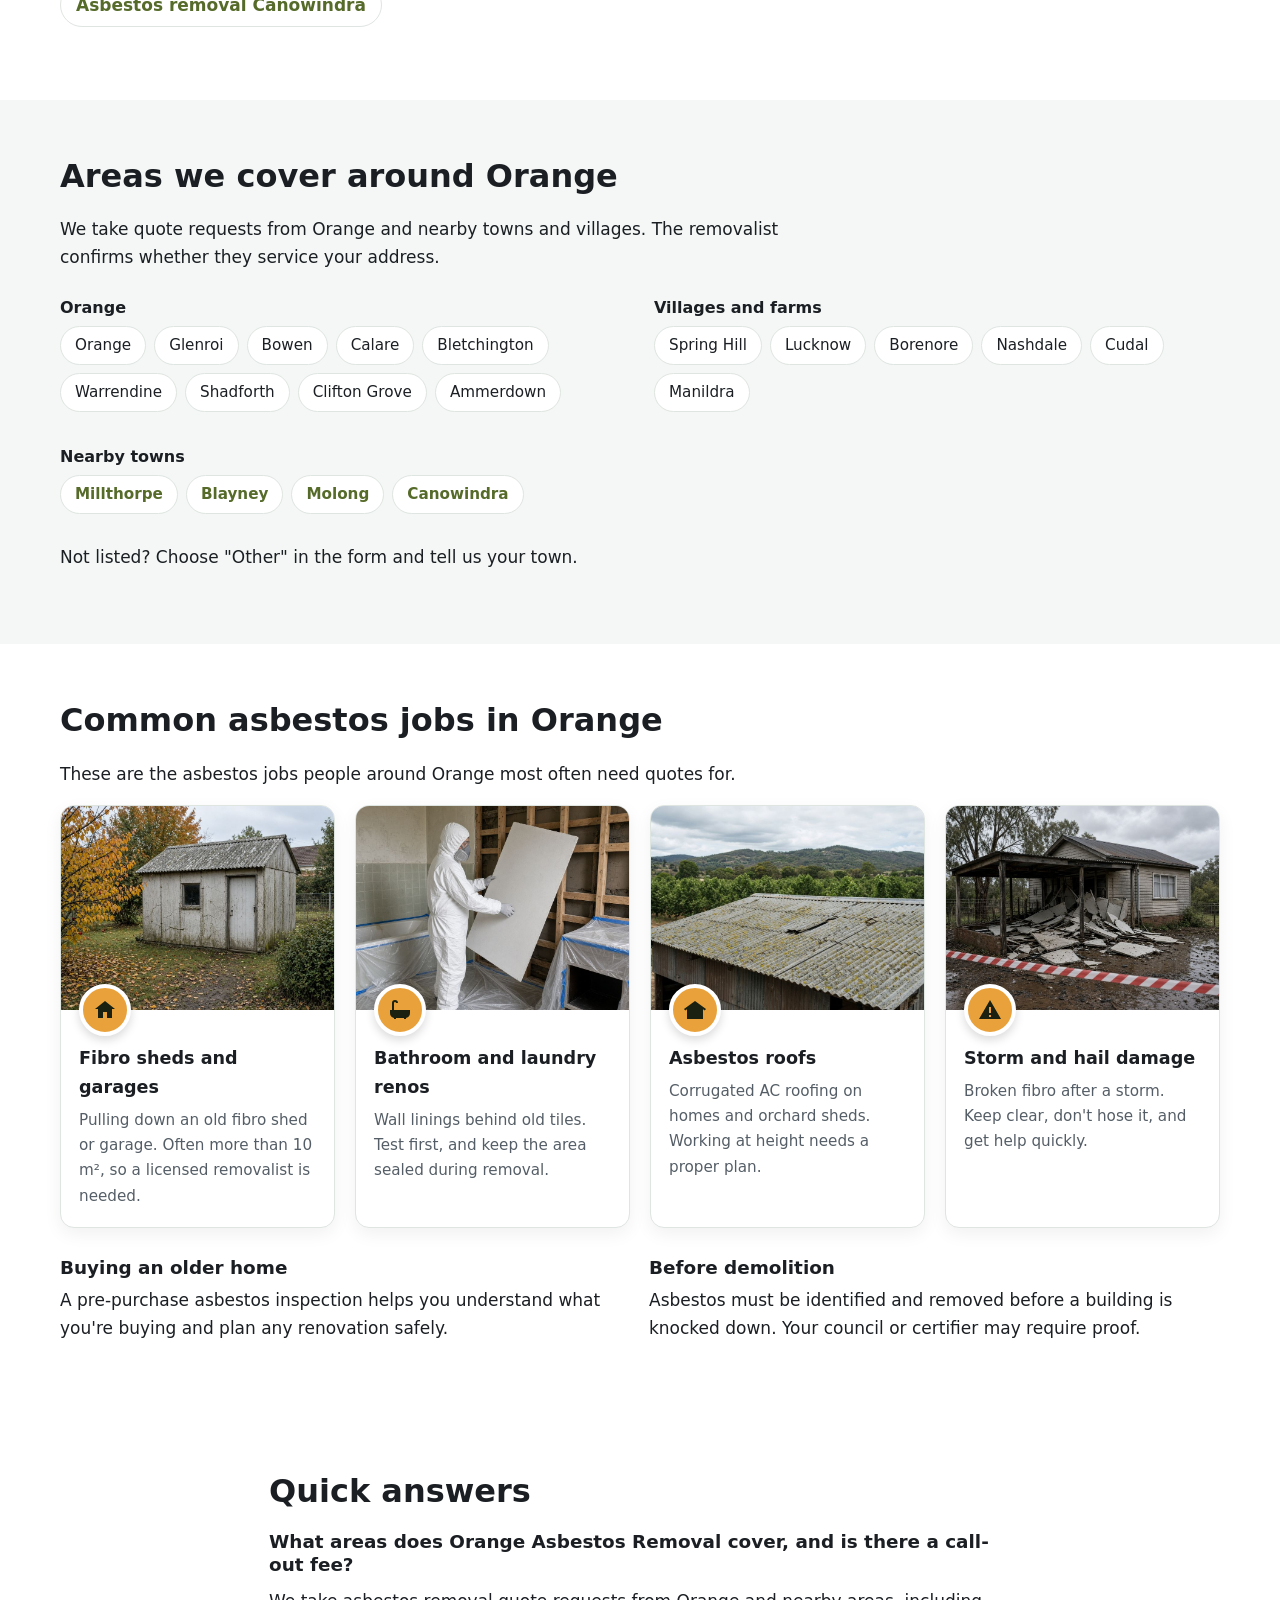
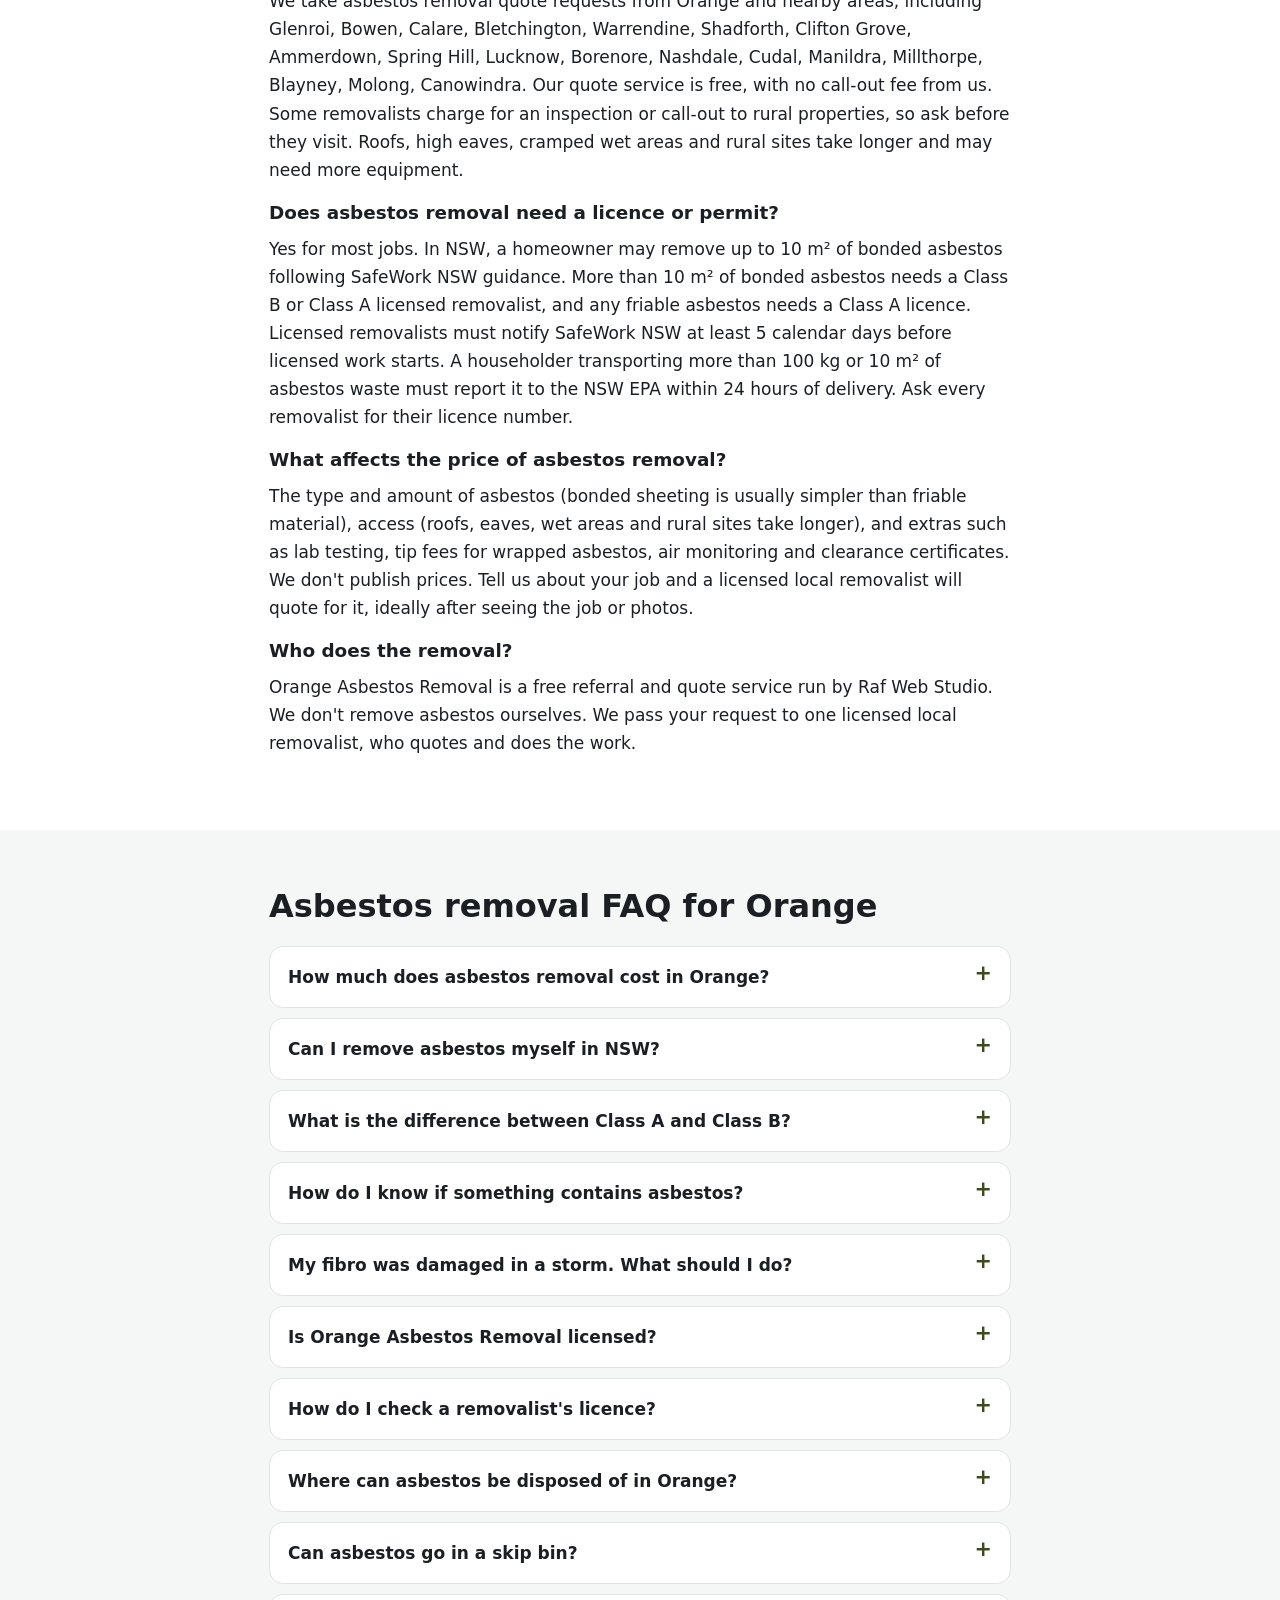
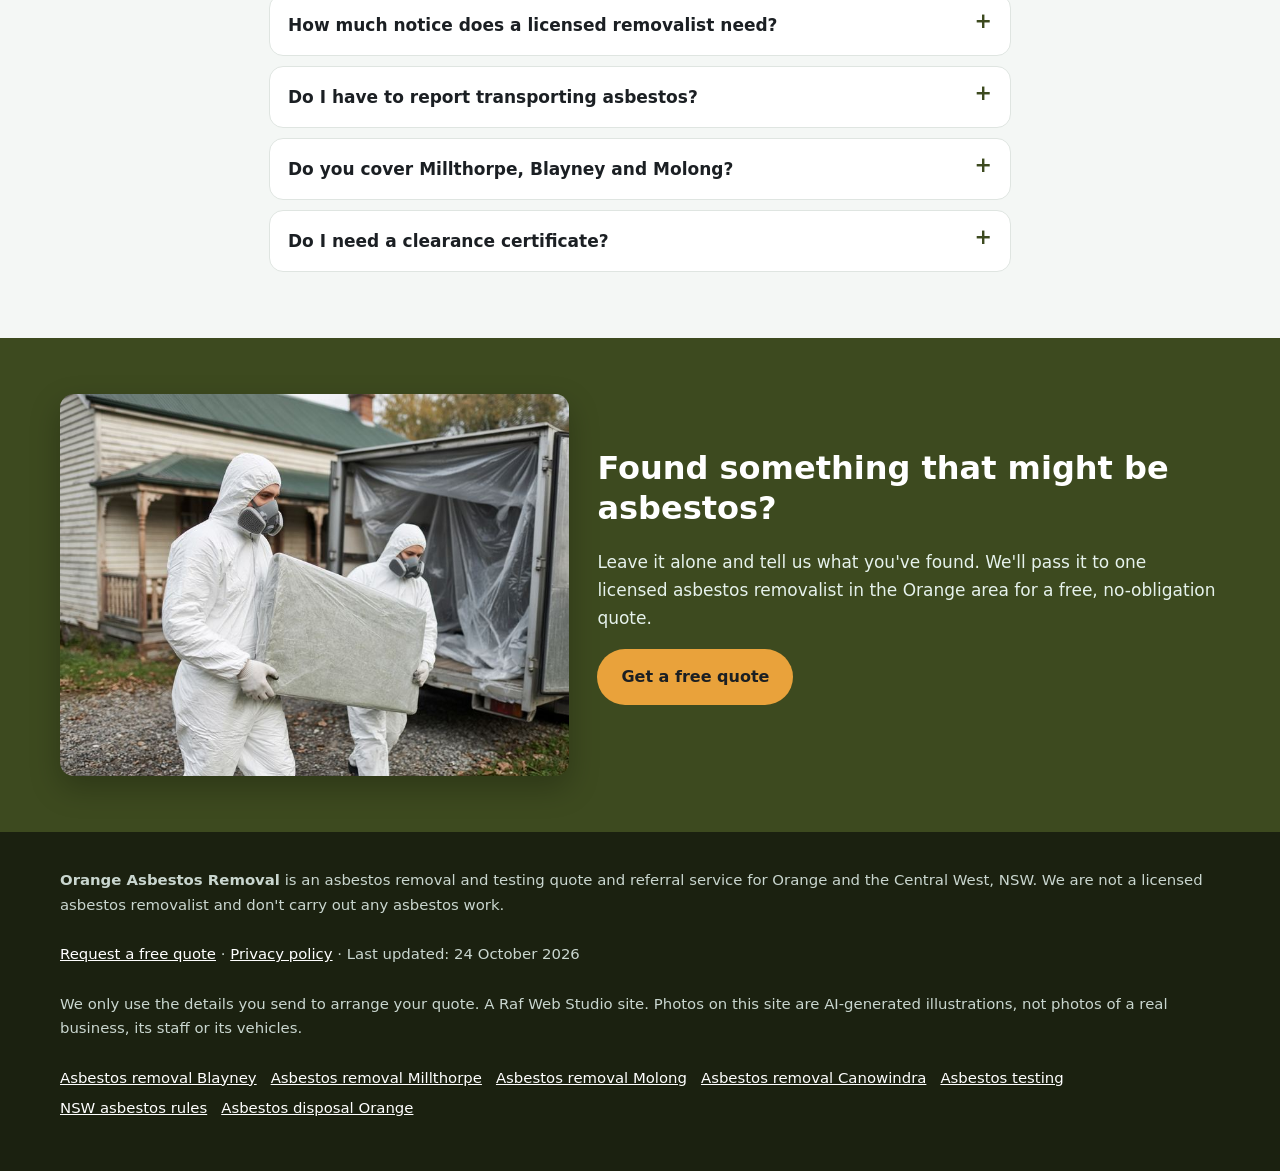
==== commit cbf7d25c: "Plain summary + Last updated line + WebPage dateModified on every page; sitemap lastmod; IndexNow ke" ====
--- a/index.html
+++ b/index.html
@@ -33,6 +33,24 @@
 <script type="application/ld+json">
 {
  "@context": "https://schema.org",
+ "@type": "WebPage",
+ "@id": "https://orangeasbestosremoval.com/#webpage",
+ "url": "https://orangeasbestosremoval.com/",
+ "name": "Asbestos Removal Orange | Licensed Removal & Testing Quotes, Orange NSW",
+ "description": "Asbestos removal in Orange, Millthorpe, Blayney and Molong. Free quotes from one licensed local removalist for fibro removal, asbestos roofs and testing.",
+ "inLanguage": "en-AU",
+ "dateModified": "2026-10-24",
+ "isPartOf": {
+  "@id": "https://orangeasbestosremoval.com/#website"
+ },
+ "about": {
+  "@id": "https://orangeasbestosremoval.com/#business"
+ }
+}
+</script>
+<script type="application/ld+json">
+{
+ "@context": "https://schema.org",
  "@type": "LocalBusiness",
  "@id": "https://orangeasbestosremoval.com/#business",
  "name": "Orange Asbestos Removal",
@@ -137,6 +155,7 @@
 {
  "@context": "https://schema.org",
  "@type": "WebSite",
+ "dateModified": "2026-10-24",
  "@id": "https://orangeasbestosremoval.com/#website",
  "name": "Orange Asbestos Removal",
  "url": "https://orangeasbestosremoval.com/",
@@ -409,9 +428,10 @@
   <div class="wrap hero-grid">
     <div class="hero-copy">
       <h1 id="h1">Asbestos Removal Orange: Free Quotes From a Licensed Local Removalist</h1>
+      <p class="summary">In short: Orange Asbestos Removal is a free quote service, not a asbestos removal company. Tell us your suburb and job, and we pass it to one licensed local asbestos removalist, who quotes you directly.</p>
       <p class="lead">Pulling down a fibro shed in Glenroi, renovating a 1960s bathroom in Bowen or worried about an old roof in Millthorpe? Tell us what you've found and we'll pass it to one licensed asbestos removalist who services Orange for a free, no-obligation quote.</p>
       <div class="ctas"><a class="btn btn-ghost" href="#suspect">Think you've found asbestos?</a><a class="btn btn-ghost" href="#rules">NSW rules</a></div>
-      <p class="updated">Updated 23 October 2026</p>
+      <p class="updated">Last updated: 24 October 2026</p>
     </div>
     <div class="hero-form-card" id="quote">
       <h2 id="quote-h">Get a free asbestos quote in Orange</h2>
@@ -506,7 +526,7 @@
 <section class="alt" id="rules" aria-labelledby="rules-h">
   <div class="wrap intro">
     <h2 id="rules-h">Asbestos rules in NSW and Orange City Council</h2>
-    <p class="updated-dark">Last checked: 23 Oct 2026</p>
+    <p class="updated-dark">Last updated: 24 October 2026</p>
     <h3>Who can remove asbestos</h3>
     <p>In NSW, a homeowner may remove up to 10 m² of bonded (non-friable) asbestos themselves, following SafeWork NSW guidance. More than 10 m² of bonded asbestos needs a removalist with a Class B or Class A licence, and any friable asbestos needs a Class A licence. Licensed removalists must notify SafeWork NSW at least 5 calendar days before licensed work starts. You can check a removalist's licence through <a href="https://www.asbestos.nsw.gov.au/" rel="noopener">asbestos.nsw.gov.au</a> or <a href="https://www.service.nsw.gov.au/" rel="noopener">Service NSW</a>.</p>
     <h3>Transport and tracking</h3>
@@ -621,7 +641,7 @@
 <footer class="site-footer">
   <div class="wrap">
     <p><strong>Orange Asbestos Removal</strong> is an asbestos removal and testing quote and referral service for Orange and the Central West, NSW. We are not a licensed asbestos removalist and don't carry out any asbestos work.</p>
-    <p><a href="#quote">Request a free quote</a> · <a href="privacy.html">Privacy policy</a> · Updated 23 October 2026</p>
+    <p><a href="#quote">Request a free quote</a> · <a href="privacy.html">Privacy policy</a> · Last updated: 24 October 2026</p>
     <p>We only use the details you send to arrange your quote. A Raf Web Studio site. Photos on this site are AI-generated illustrations, not photos of a real business, its staff or its vehicles.</p>
     <p class="footer-links"><a href="/asbestos-removal-blayney/">Asbestos removal Blayney</a> <a href="/asbestos-removal-millthorpe/">Asbestos removal Millthorpe</a> <a href="/asbestos-removal-molong/">Asbestos removal Molong</a> <a href="/asbestos-removal-canowindra/">Asbestos removal Canowindra</a> <a href="/asbestos-testing/">Asbestos testing</a> <a href="/nsw-asbestos-removal-rules/">NSW asbestos rules</a> <a href="/asbestos-disposal-orange/">Asbestos disposal Orange</a></p>
   </div>
--- a/styles.css
+++ b/styles.css
@@ -255,3 +255,7 @@
 .guide-cards a strong{display:block;color:var(--green-2);font-size:1.08rem;margin-bottom:4px}
 .guide-cards a:hover{border-color:var(--green)}
 .footer-links{display:flex;flex-wrap:wrap;gap:6px 14px}
+
+/* summary-v1 */
+.summary{font-size:1.05rem;font-weight:600;max-width:44em;margin:0 0 .7em}
+.hero .summary,.page-hero .summary{color:#fff}
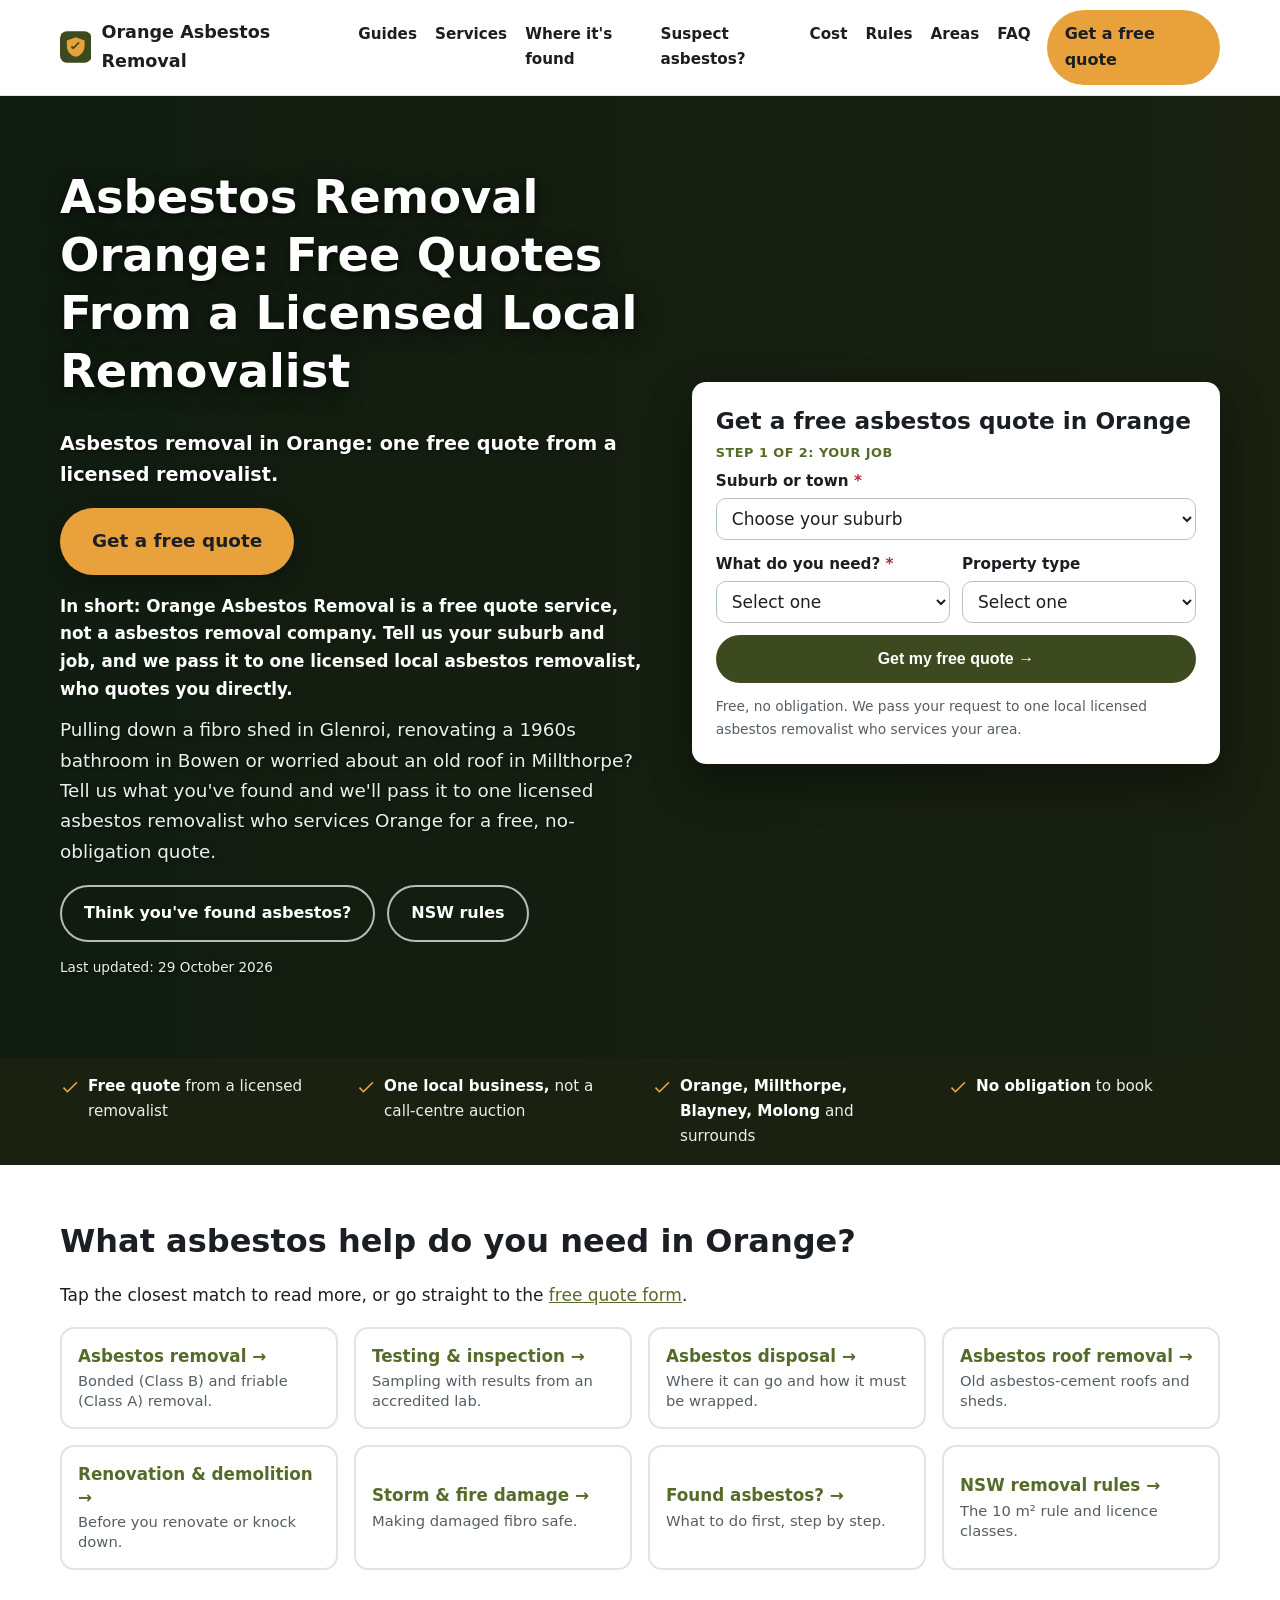
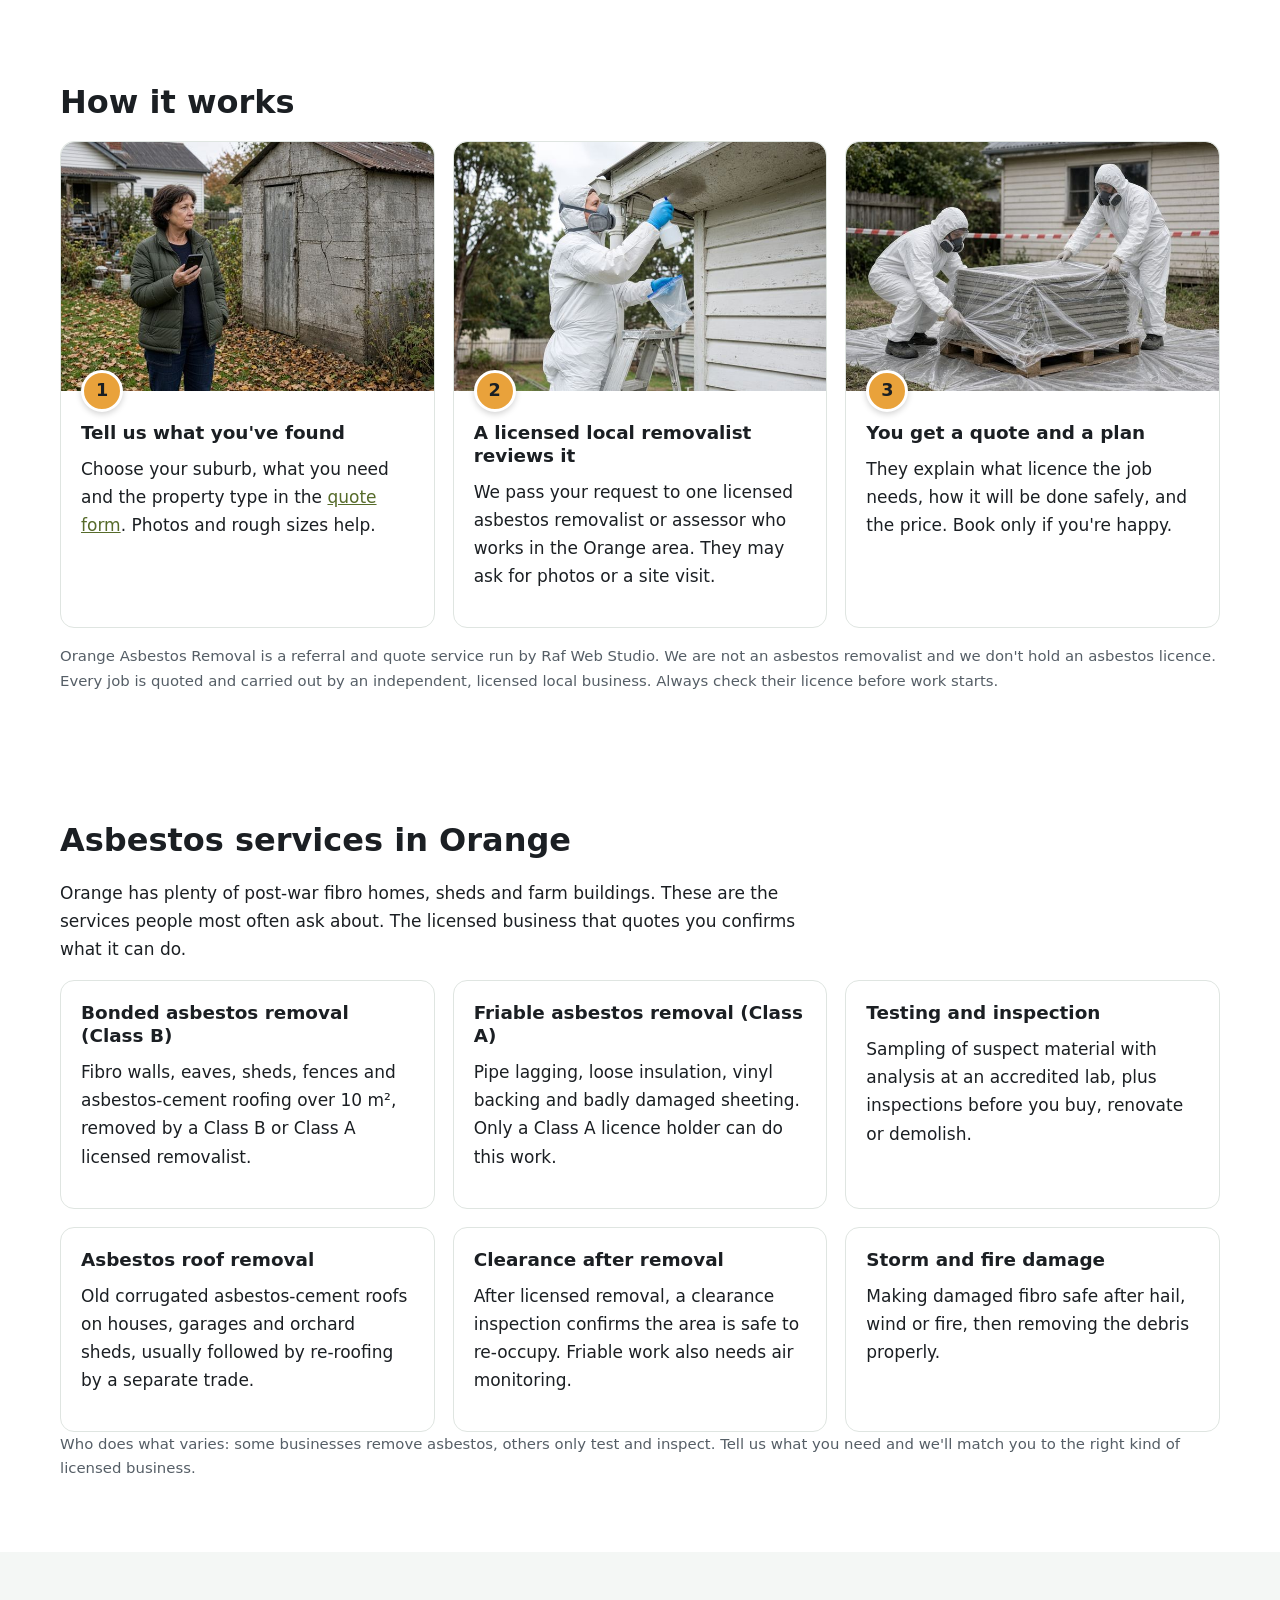
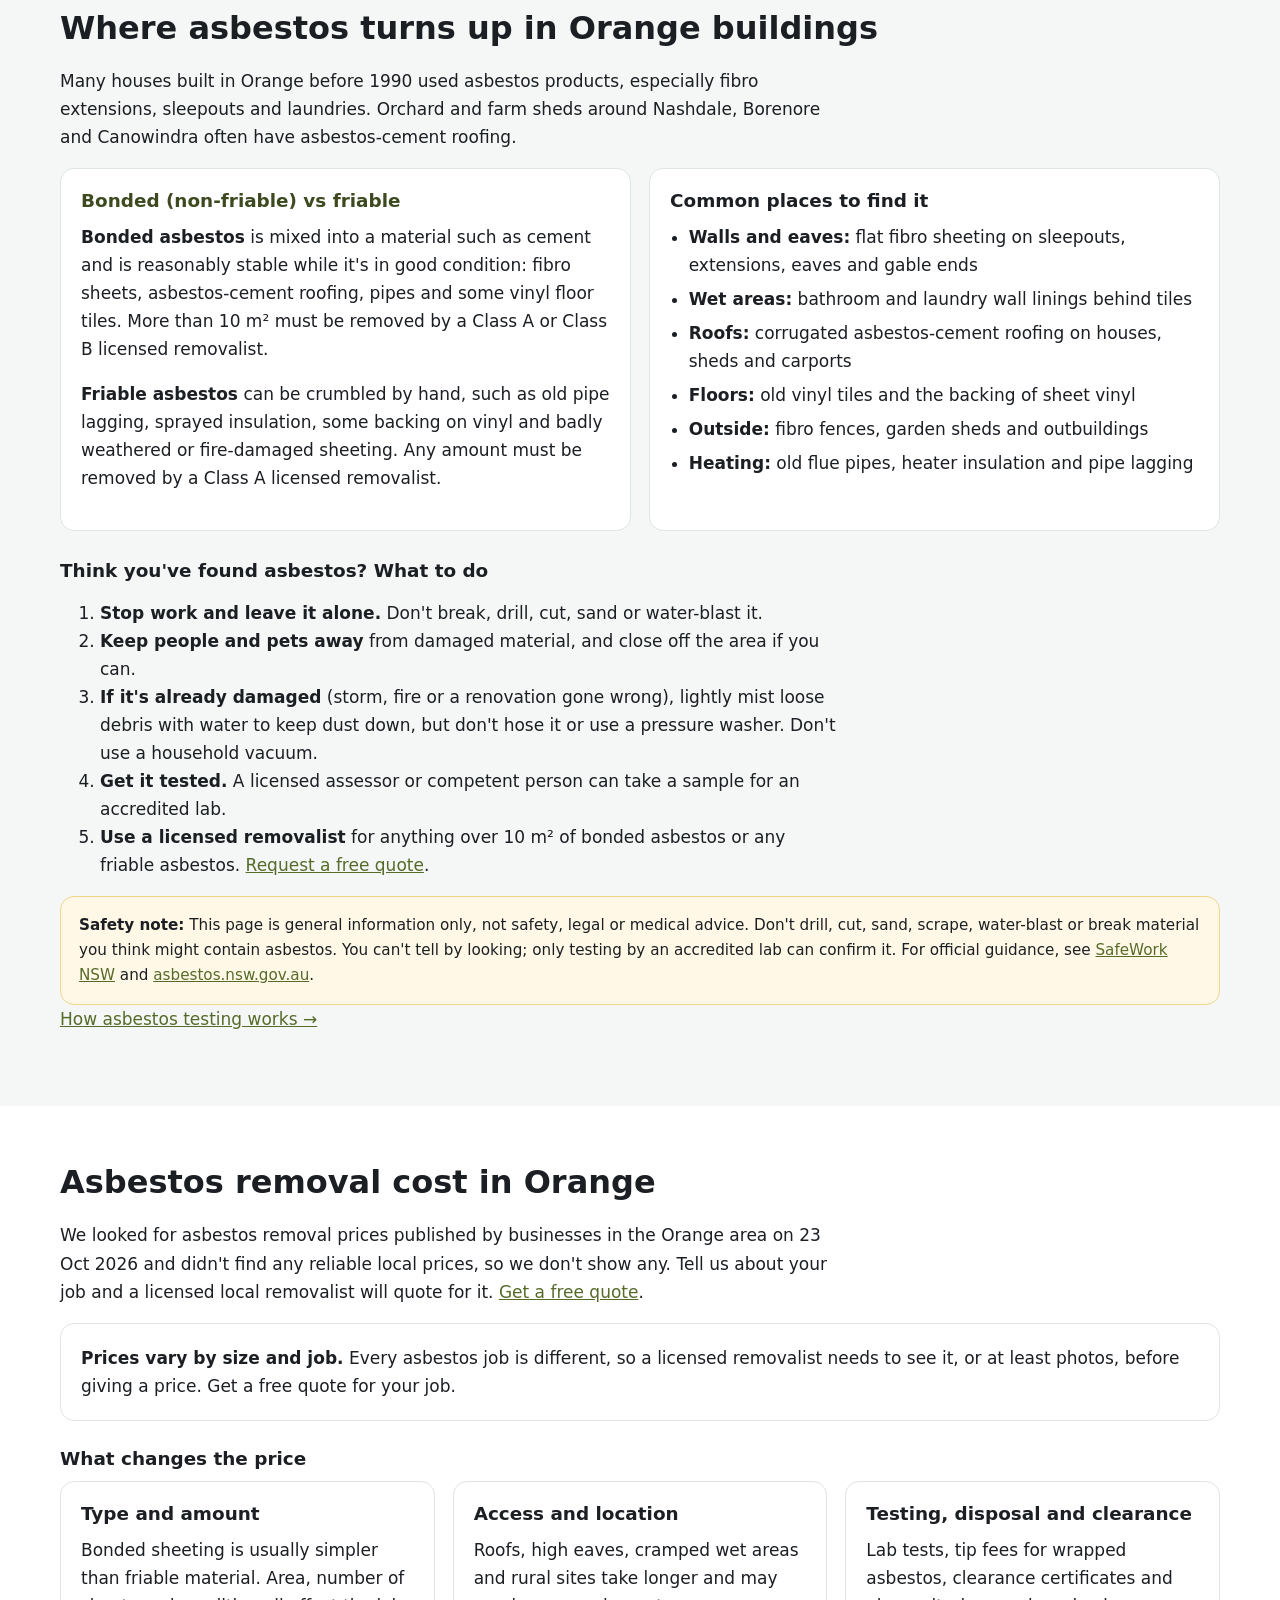
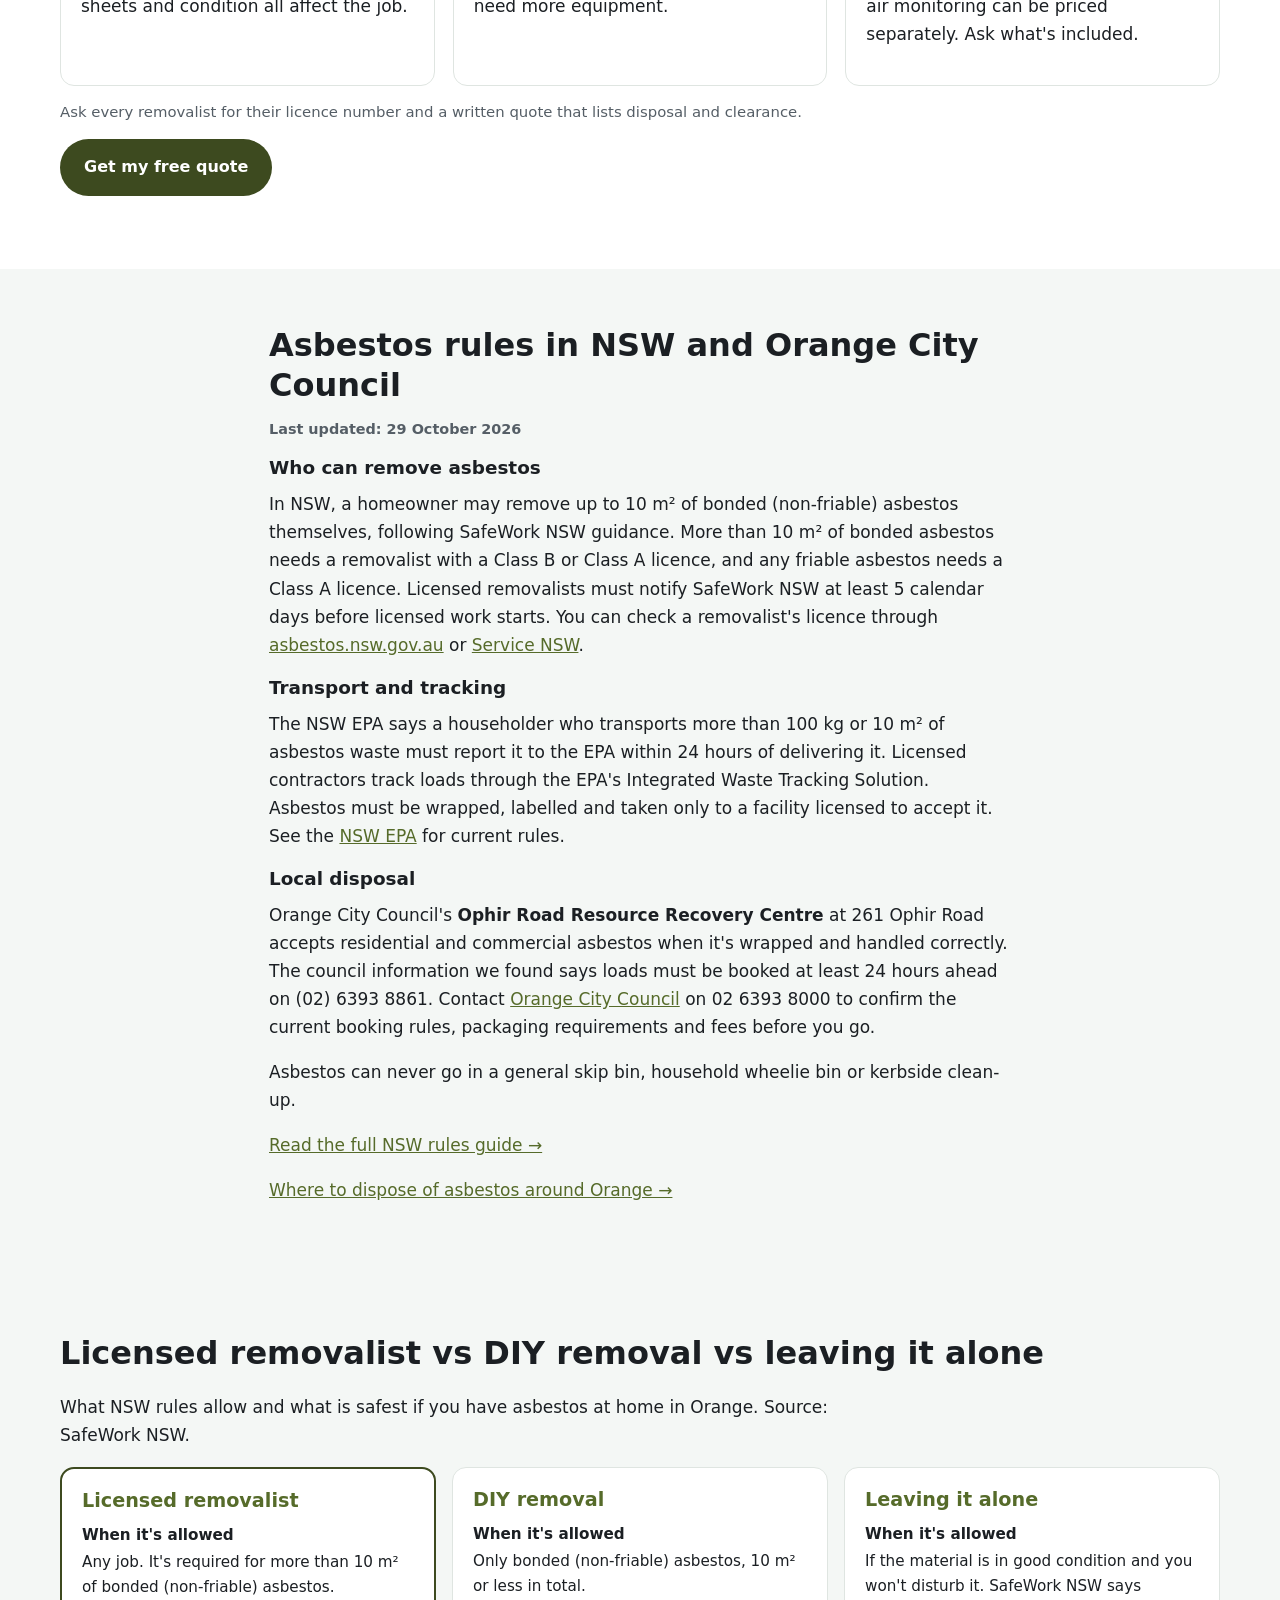
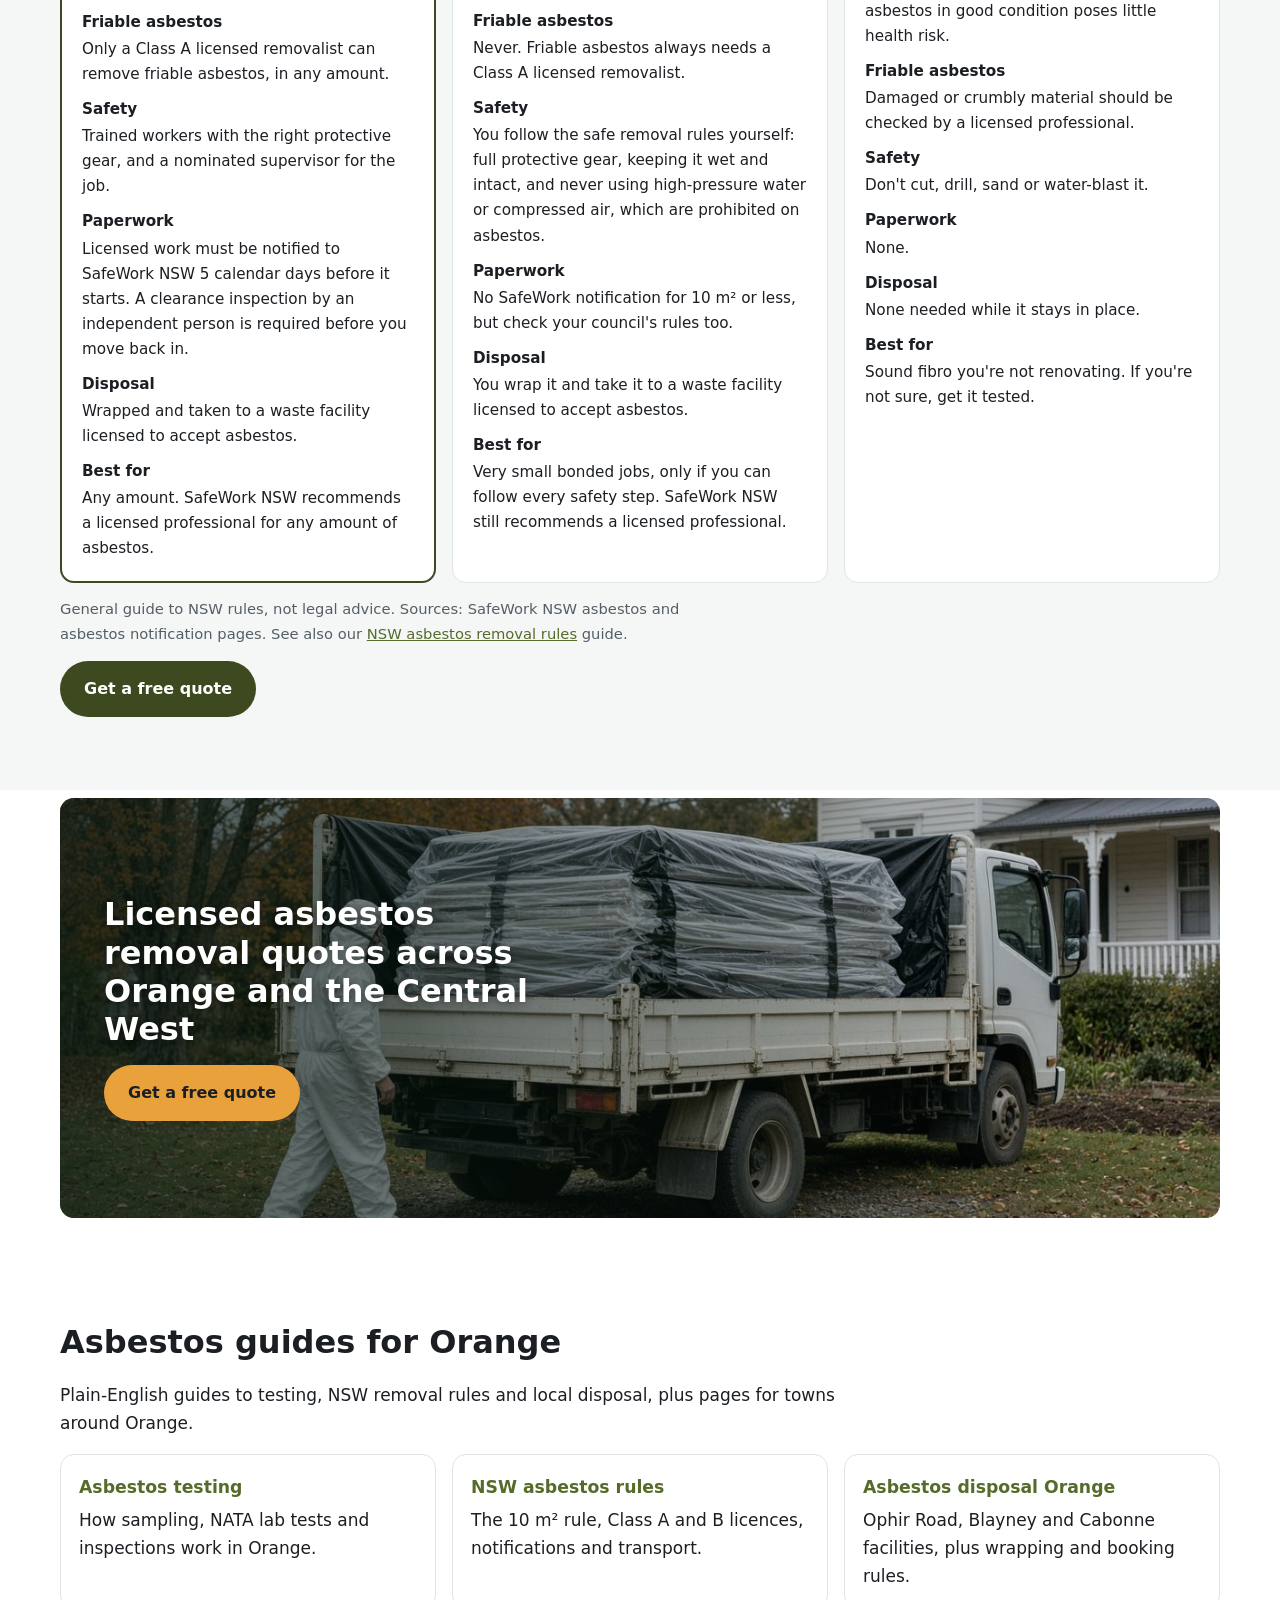
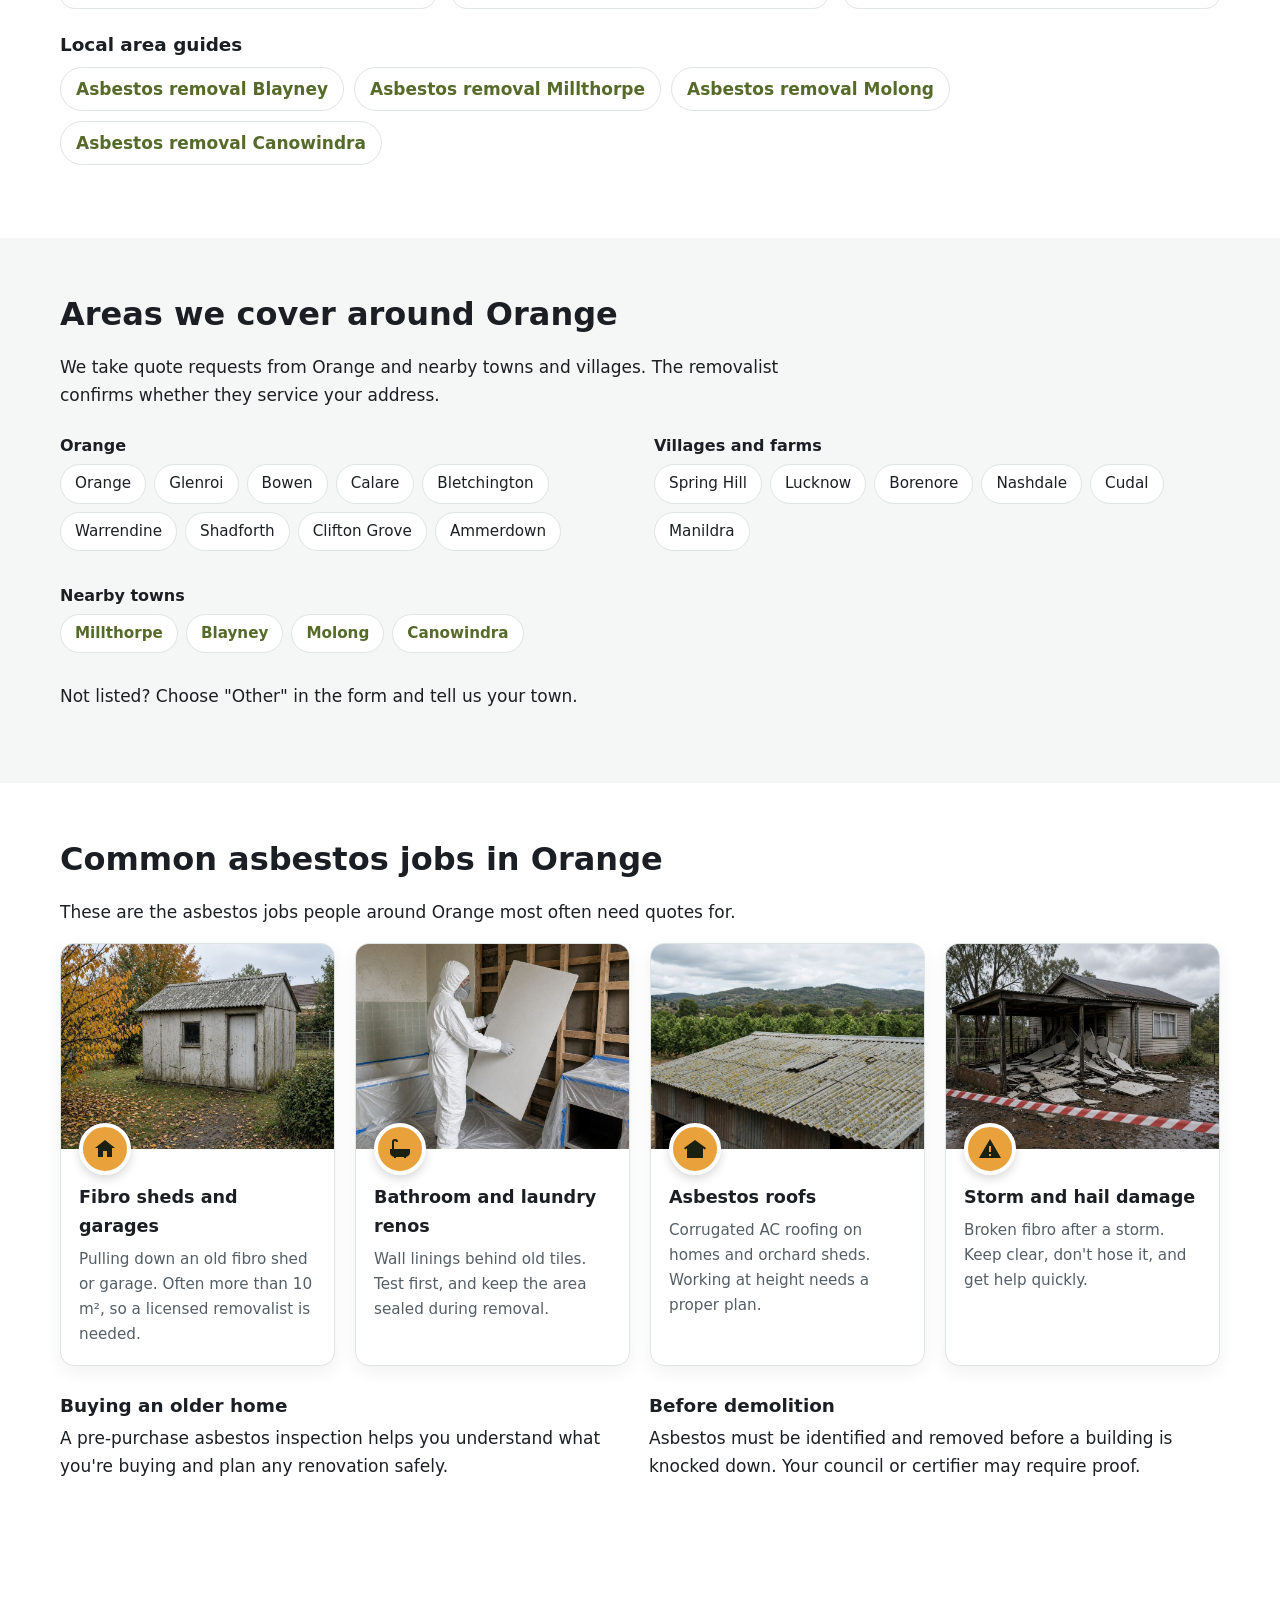
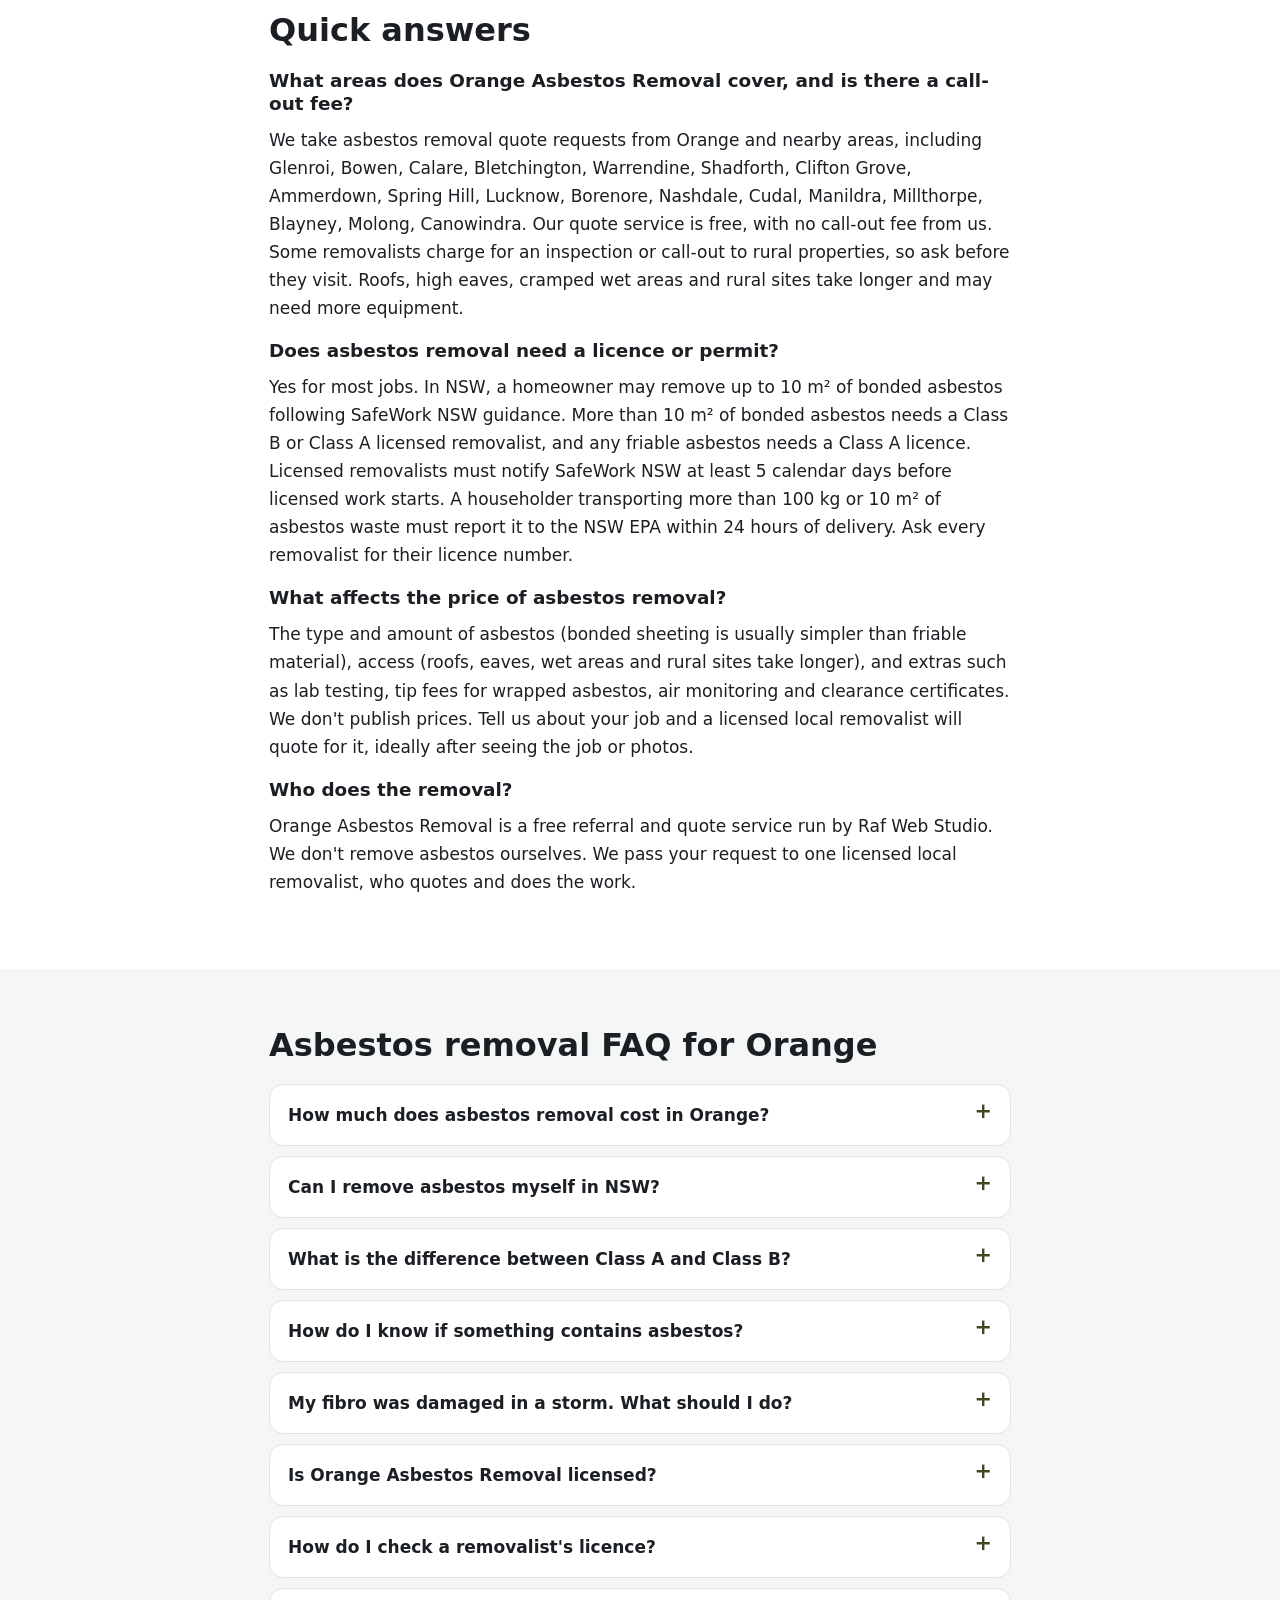
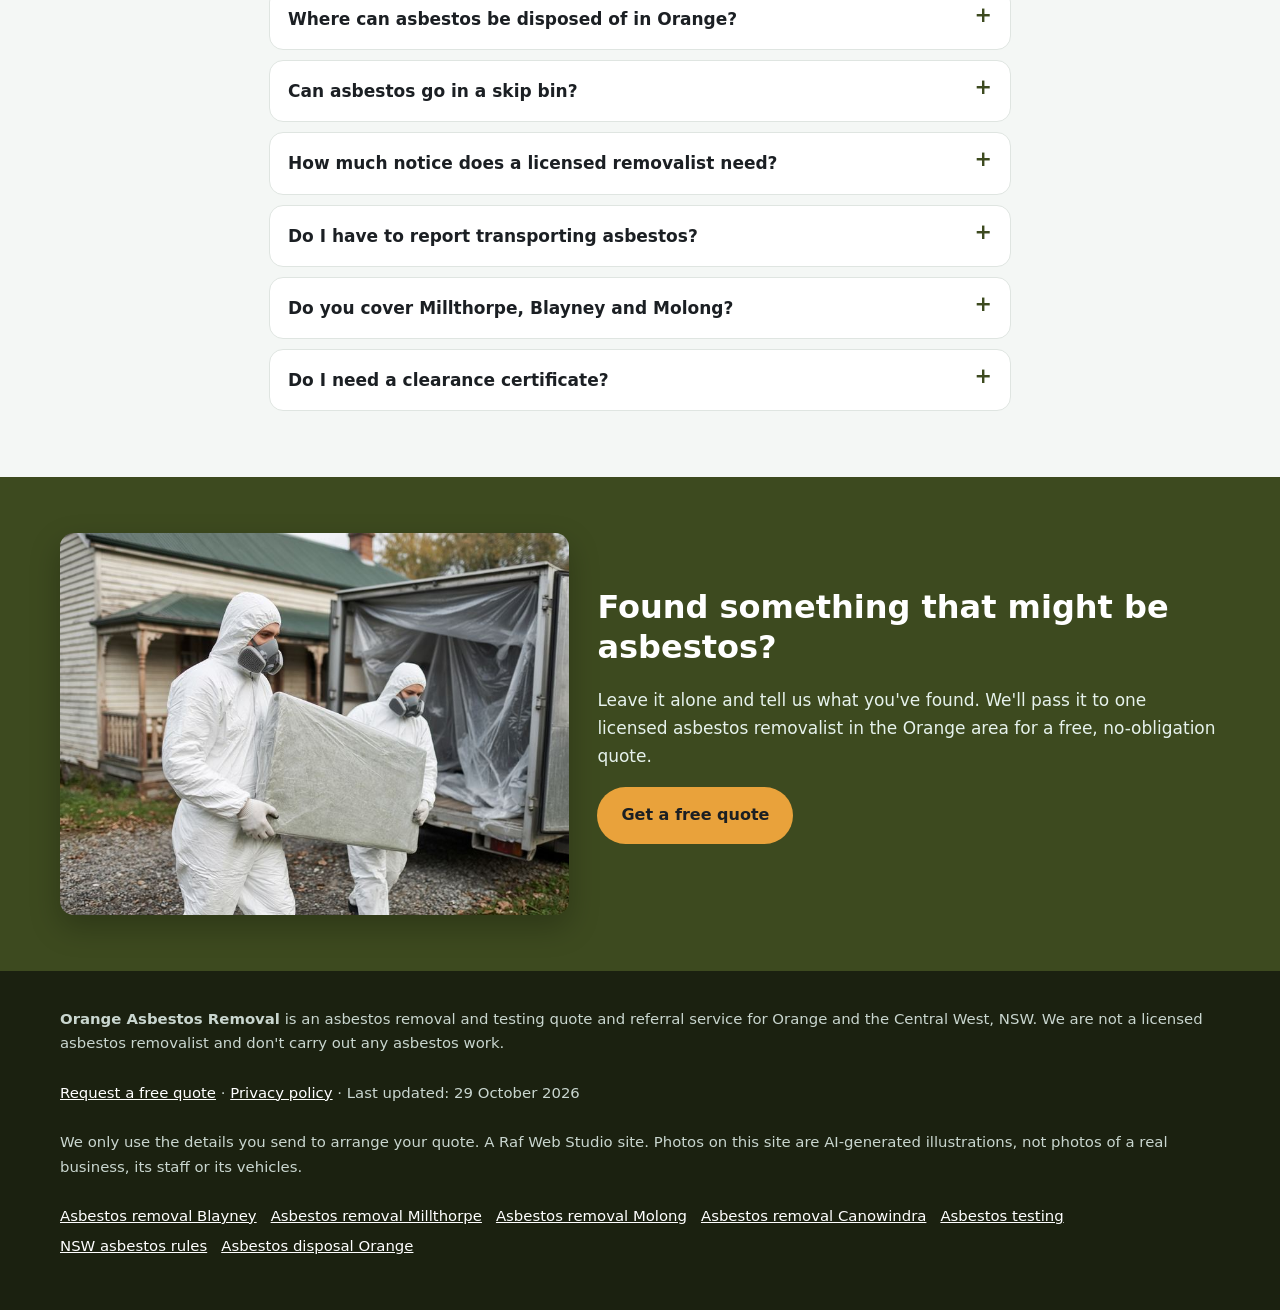
==== commit 53336661: "Homepage v3: service+town tagline and big quote button, 'What do you need?' tiles, comparison sectio" ====
--- a/index.html
+++ b/index.html
@@ -39,7 +39,7 @@
  "name": "Asbestos Removal Orange | Licensed Removal & Testing Quotes, Orange NSW",
  "description": "Asbestos removal in Orange, Millthorpe, Blayney and Molong. Free quotes from one licensed local removalist for fibro removal, asbestos roofs and testing.",
  "inLanguage": "en-AU",
- "dateModified": "2026-10-24",
+ "dateModified": "2026-10-29",
  "isPartOf": {
   "@id": "https://orangeasbestosremoval.com/#website"
  },
@@ -155,7 +155,7 @@
 {
  "@context": "https://schema.org",
  "@type": "WebSite",
- "dateModified": "2026-10-24",
+ "dateModified": "2026-10-29",
  "@id": "https://orangeasbestosremoval.com/#website",
  "name": "Orange Asbestos Removal",
  "url": "https://orangeasbestosremoval.com/",
@@ -402,6 +402,29 @@
  ]
 }
 </script>
+<!--h3:css--><style>
+.h3-tag{font-size:1.2rem;font-weight:600;margin:.2em 0 .9em;color:#fff;text-shadow:0 1px 3px rgba(0,0,0,.6);max-width:36em}
+.btn-xl{font-size:1.15rem;padding:16px 30px;min-height:54px;box-shadow:0 6px 18px rgba(0,0,0,.25)}
+.h3-cta{margin:0 0 18px}
+.need-grid{display:grid;grid-template-columns:repeat(2,minmax(0,1fr));gap:12px;margin-top:18px}
+@media(min-width:800px){.need-grid{grid-template-columns:repeat(4,minmax(0,1fr));gap:16px}}
+.need-grid a{display:flex;flex-direction:column;justify-content:center;min-height:96px;padding:16px;background:#fff;border:2px solid var(--line);border-radius:var(--radius);text-decoration:none;color:var(--ink);line-height:1.35}
+.need-grid a:hover,.need-grid a:focus-visible{border-color:var(--green);background:var(--soft)}
+.need-grid strong{color:var(--green-2);font-size:1.05rem;margin-bottom:4px}
+.need-grid strong::after{content:" \2192"}
+.need-grid span{font-size:.92rem;color:var(--muted)}
+.cmp{display:grid;gap:16px;margin-top:18px}
+@media(min-width:900px){.cmp{grid-template-columns:repeat(3,minmax(0,1fr))}}
+.cmp article{background:#fff;border:1px solid var(--line);border-radius:var(--radius);padding:20px}
+.cmp article.cmp-main{border:2px solid var(--green)}
+.cmp h3{margin:0 0 10px;font-size:1.2rem;color:var(--green-2)}
+.cmp dl{margin:0}.cmp dt{font-weight:700;margin-top:10px;font-size:.95rem}.cmp dd{margin:2px 0 0;color:var(--ink);font-size:.95rem}
+.cmp-note{font-size:.92rem;color:var(--muted);margin-top:14px;max-width:46em}
+.mobile-call{transition:transform .2s ease;padding-bottom:calc(10px + env(safe-area-inset-bottom))}
+.mobile-call .btn{min-height:48px;font-size:1.05rem}
+.mobile-call.mc-off{transform:translateY(120%)}
+@media(prefers-reduced-motion:reduce){.mobile-call{transition:none}}
+</style><!--/h3:css-->
 </head>
 <body>
 <a class="skip-link" href="#main">Skip to content</a>
@@ -427,11 +450,12 @@
   </picture>
   <div class="wrap hero-grid">
     <div class="hero-copy">
-      <h1 id="h1">Asbestos Removal Orange: Free Quotes From a Licensed Local Removalist</h1>
-      <p class="summary">In short: Orange Asbestos Removal is a free quote service, not a asbestos removal company. Tell us your suburb and job, and we pass it to one licensed local asbestos removalist, who quotes you directly.</p>
+      <h1 id="h1">Asbestos Removal Orange: Free Quotes From a Licensed Local Removalist</h1><!--h3:hero-->
+      <p class="h3-tag">Asbestos removal in Orange: one free quote from a licensed removalist.</p>
+      <p class="h3-cta"><a class="btn btn-call btn-xl" href="#quote">Get a free quote</a></p><!--/h3:hero-->      <p class="summary">In short: Orange Asbestos Removal is a free quote service, not a asbestos removal company. Tell us your suburb and job, and we pass it to one licensed local asbestos removalist, who quotes you directly.</p>
       <p class="lead">Pulling down a fibro shed in Glenroi, renovating a 1960s bathroom in Bowen or worried about an old roof in Millthorpe? Tell us what you've found and we'll pass it to one licensed asbestos removalist who services Orange for a free, no-obligation quote.</p>
       <div class="ctas"><a class="btn btn-ghost" href="#suspect">Think you've found asbestos?</a><a class="btn btn-ghost" href="#rules">NSW rules</a></div>
-      <p class="updated">Last updated: 24 October 2026</p>
+      <p class="updated">Last updated: 29 October 2026</p>
     </div>
     <div class="hero-form-card" id="quote">
       <h2 id="quote-h">Get a free asbestos quote in Orange</h2>
@@ -472,6 +496,15 @@
 <section class="trust" aria-label="Why use this service">
   <ul class="wrap trust-list"><li><svg viewBox="0 0 24 24" aria-hidden="true"><path fill="currentColor" d="M9 16.2 4.8 12l-1.4 1.4L9 19 21 7l-1.4-1.4z"/></svg><span><strong>Free quote</strong> from a licensed removalist</span></li><li><svg viewBox="0 0 24 24" aria-hidden="true"><path fill="currentColor" d="M9 16.2 4.8 12l-1.4 1.4L9 19 21 7l-1.4-1.4z"/></svg><span><strong>One local business,</strong> not a call-centre auction</span></li><li><svg viewBox="0 0 24 24" aria-hidden="true"><path fill="currentColor" d="M9 16.2 4.8 12l-1.4 1.4L9 19 21 7l-1.4-1.4z"/></svg><span><strong>Orange, Millthorpe, Blayney, Molong</strong> and surrounds</span></li><li><svg viewBox="0 0 24 24" aria-hidden="true"><path fill="currentColor" d="M9 16.2 4.8 12l-1.4 1.4L9 19 21 7l-1.4-1.4z"/></svg><span><strong>No obligation</strong> to book</span></li></ul>
 </section>
+<!--h3:need-->
+<section id="need" aria-labelledby="need-h">
+  <div class="wrap">
+    <h2 id="need-h">What asbestos help do you need in Orange?</h2>
+    <p class="intro">Tap the closest match to read more, or go straight to the <a href="#quote">free quote form</a>.</p>
+    <div class="need-grid"><a href="#services"><strong>Asbestos removal</strong><span>Bonded (Class B) and friable (Class A) removal.</span></a><a href="/asbestos-testing/"><strong>Testing &amp; inspection</strong><span>Sampling with results from an accredited lab.</span></a><a href="/asbestos-disposal-orange/"><strong>Asbestos disposal</strong><span>Where it can go and how it must be wrapped.</span></a><a href="#quote"><strong>Asbestos roof removal</strong><span>Old asbestos-cement roofs and sheds.</span></a><a href="#quote"><strong>Renovation &amp; demolition</strong><span>Before you renovate or knock down.</span></a><a href="#quote"><strong>Storm &amp; fire damage</strong><span>Making damaged fibro safe.</span></a><a href="#suspect"><strong>Found asbestos?</strong><span>What to do first, step by step.</span></a><a href="/nsw-asbestos-removal-rules/"><strong>NSW removal rules</strong><span>The 10 m² rule and licence classes.</span></a></div>
+  </div>
+</section>
+<!--/h3:need-->
 <section id="how" aria-labelledby="how-h">
   <div class="wrap">
     <h2 id="how-h">How it works</h2>
@@ -526,7 +559,7 @@
 <section class="alt" id="rules" aria-labelledby="rules-h">
   <div class="wrap intro">
     <h2 id="rules-h">Asbestos rules in NSW and Orange City Council</h2>
-    <p class="updated-dark">Last updated: 24 October 2026</p>
+    <p class="updated-dark">Last updated: 29 October 2026</p>
     <h3>Who can remove asbestos</h3>
     <p>In NSW, a homeowner may remove up to 10 m² of bonded (non-friable) asbestos themselves, following SafeWork NSW guidance. More than 10 m² of bonded asbestos needs a removalist with a Class B or Class A licence, and any friable asbestos needs a Class A licence. Licensed removalists must notify SafeWork NSW at least 5 calendar days before licensed work starts. You can check a removalist's licence through <a href="https://www.asbestos.nsw.gov.au/" rel="noopener">asbestos.nsw.gov.au</a> or <a href="https://www.service.nsw.gov.au/" rel="noopener">Service NSW</a>.</p>
     <h3>Transport and tracking</h3>
@@ -538,6 +571,17 @@
     <p><a href="/asbestos-disposal-orange/">Where to dispose of asbestos around Orange →</a></p>
   </div>
 </section>
+<!--h3:compare-->
+<section class="alt" id="compare" aria-labelledby="compare-h">
+  <div class="wrap">
+    <h2 id="compare-h">Licensed removalist vs DIY removal vs leaving it alone</h2>
+    <p class="intro">What NSW rules allow and what is safest if you have asbestos at home in Orange. Source: SafeWork NSW.</p>
+    <div class="cmp"><article class="cmp-main"><h3>Licensed removalist</h3><dl><dt>When it's allowed</dt><dd>Any job. It's required for more than 10 m² of bonded (non-friable) asbestos.</dd><dt>Friable asbestos</dt><dd>Only a Class A licensed removalist can remove friable asbestos, in any amount.</dd><dt>Safety</dt><dd>Trained workers with the right protective gear, and a nominated supervisor for the job.</dd><dt>Paperwork</dt><dd>Licensed work must be notified to SafeWork NSW 5 calendar days before it starts. A clearance inspection by an independent person is required before you move back in.</dd><dt>Disposal</dt><dd>Wrapped and taken to a waste facility licensed to accept asbestos.</dd><dt>Best for</dt><dd>Any amount. SafeWork NSW recommends a licensed professional for any amount of asbestos.</dd></dl></article><article><h3>DIY removal</h3><dl><dt>When it's allowed</dt><dd>Only bonded (non-friable) asbestos, 10 m² or less in total.</dd><dt>Friable asbestos</dt><dd>Never. Friable asbestos always needs a Class A licensed removalist.</dd><dt>Safety</dt><dd>You follow the safe removal rules yourself: full protective gear, keeping it wet and intact, and never using high-pressure water or compressed air, which are prohibited on asbestos.</dd><dt>Paperwork</dt><dd>No SafeWork notification for 10 m² or less, but check your council's rules too.</dd><dt>Disposal</dt><dd>You wrap it and take it to a waste facility licensed to accept asbestos.</dd><dt>Best for</dt><dd>Very small bonded jobs, only if you can follow every safety step. SafeWork NSW still recommends a licensed professional.</dd></dl></article><article><h3>Leaving it alone</h3><dl><dt>When it's allowed</dt><dd>If the material is in good condition and you won't disturb it. SafeWork NSW says asbestos in good condition poses little health risk.</dd><dt>Friable asbestos</dt><dd>Damaged or crumbly material should be checked by a licensed professional.</dd><dt>Safety</dt><dd>Don't cut, drill, sand or water-blast it.</dd><dt>Paperwork</dt><dd>None.</dd><dt>Disposal</dt><dd>None needed while it stays in place.</dd><dt>Best for</dt><dd>Sound fibro you're not renovating. If you're not sure, get it tested.</dd></dl></article></div>
+    <p class="cmp-note">General guide to NSW rules, not legal advice. Sources: SafeWork NSW asbestos and asbestos notification pages. See also our <a href="/nsw-asbestos-removal-rules/">NSW asbestos removal rules</a> guide.</p>
+    <p><a class="btn btn-primary" href="#quote">Get a free quote</a></p>
+  </div>
+</section>
+<!--/h3:compare-->
 <section class="band-wrap" aria-label="Licensed asbestos removal quotes across Orange and the Central West">
   <div class="wrap">
     <div class="truck-band">
@@ -641,7 +685,7 @@
 <footer class="site-footer">
   <div class="wrap">
     <p><strong>Orange Asbestos Removal</strong> is an asbestos removal and testing quote and referral service for Orange and the Central West, NSW. We are not a licensed asbestos removalist and don't carry out any asbestos work.</p>
-    <p><a href="#quote">Request a free quote</a> · <a href="privacy.html">Privacy policy</a> · Last updated: 24 October 2026</p>
+    <p><a href="#quote">Request a free quote</a> · <a href="privacy.html">Privacy policy</a> · Last updated: 29 October 2026</p>
     <p>We only use the details you send to arrange your quote. A Raf Web Studio site. Photos on this site are AI-generated illustrations, not photos of a real business, its staff or its vehicles.</p>
     <p class="footer-links"><a href="/asbestos-removal-blayney/">Asbestos removal Blayney</a> <a href="/asbestos-removal-millthorpe/">Asbestos removal Millthorpe</a> <a href="/asbestos-removal-molong/">Asbestos removal Molong</a> <a href="/asbestos-removal-canowindra/">Asbestos removal Canowindra</a> <a href="/asbestos-testing/">Asbestos testing</a> <a href="/nsw-asbestos-removal-rules/">NSW asbestos rules</a> <a href="/asbestos-disposal-orange/">Asbestos disposal Orange</a></p>
   </div>
@@ -651,5 +695,6 @@
   <a class="btn btn-call" href="#quote">Get a free quote</a>
 </div>
 <script src="form.js" defer></script>
+<!--h3:js--><script>(function(){var b=document.querySelector('.mobile-call'),q=document.getElementById('quote');if(!b||!q||!('IntersectionObserver' in window))return;new IntersectionObserver(function(e){b.classList.toggle('mc-off',e[0].isIntersecting)},{threshold:.15}).observe(q)})();</script><!--/h3:js-->
 </body>
 </html>
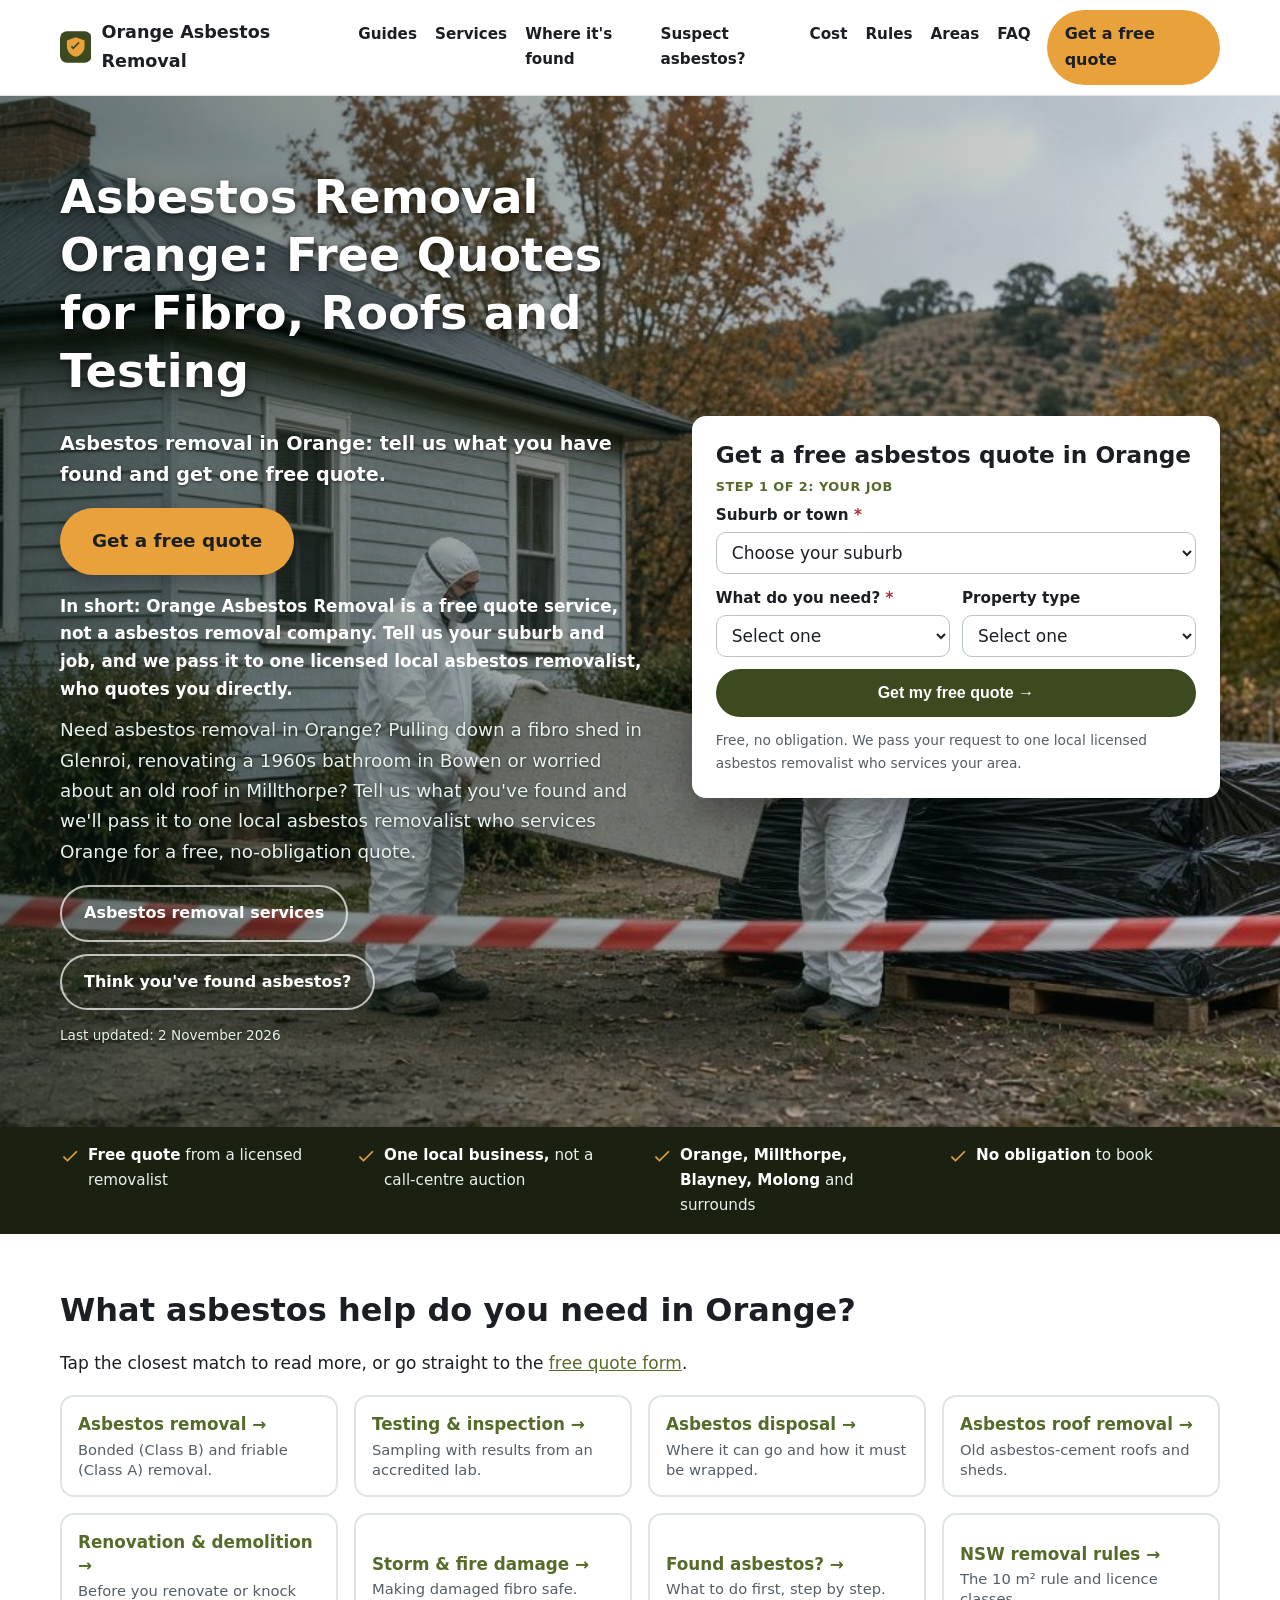
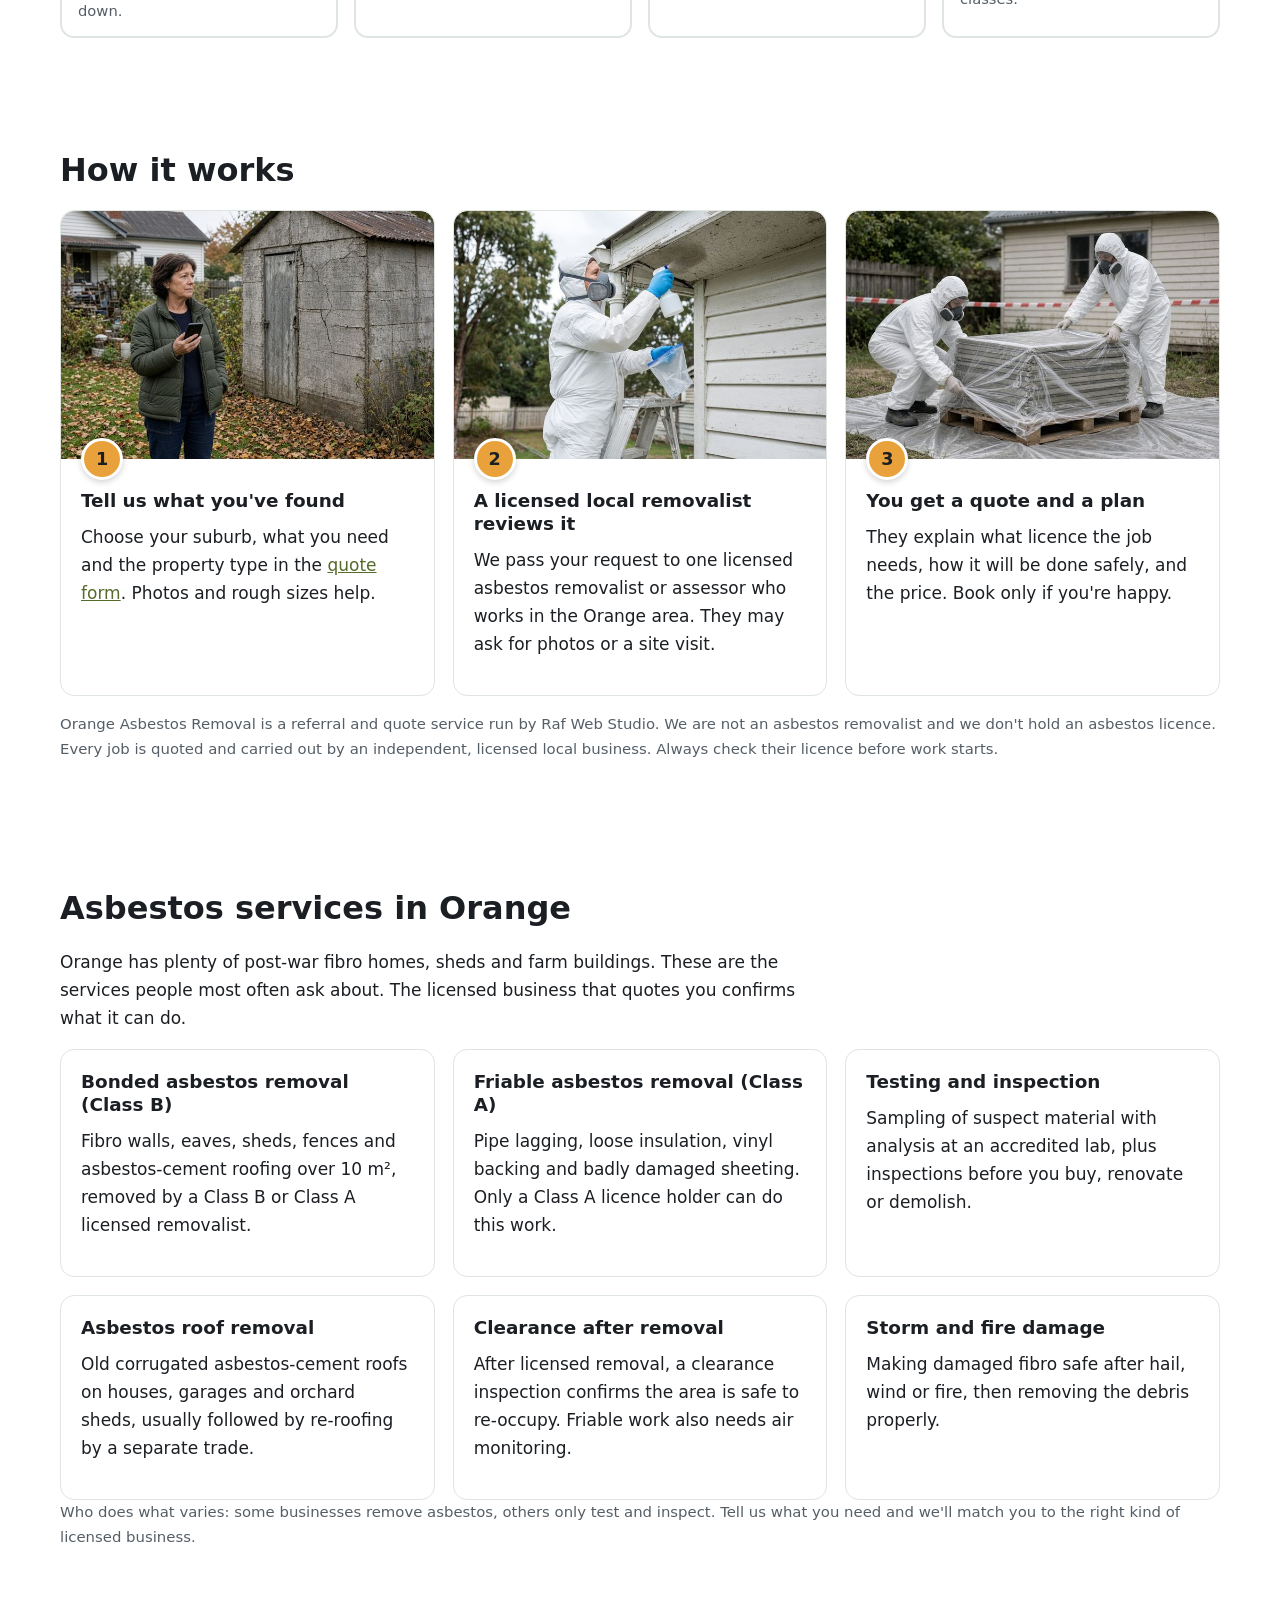
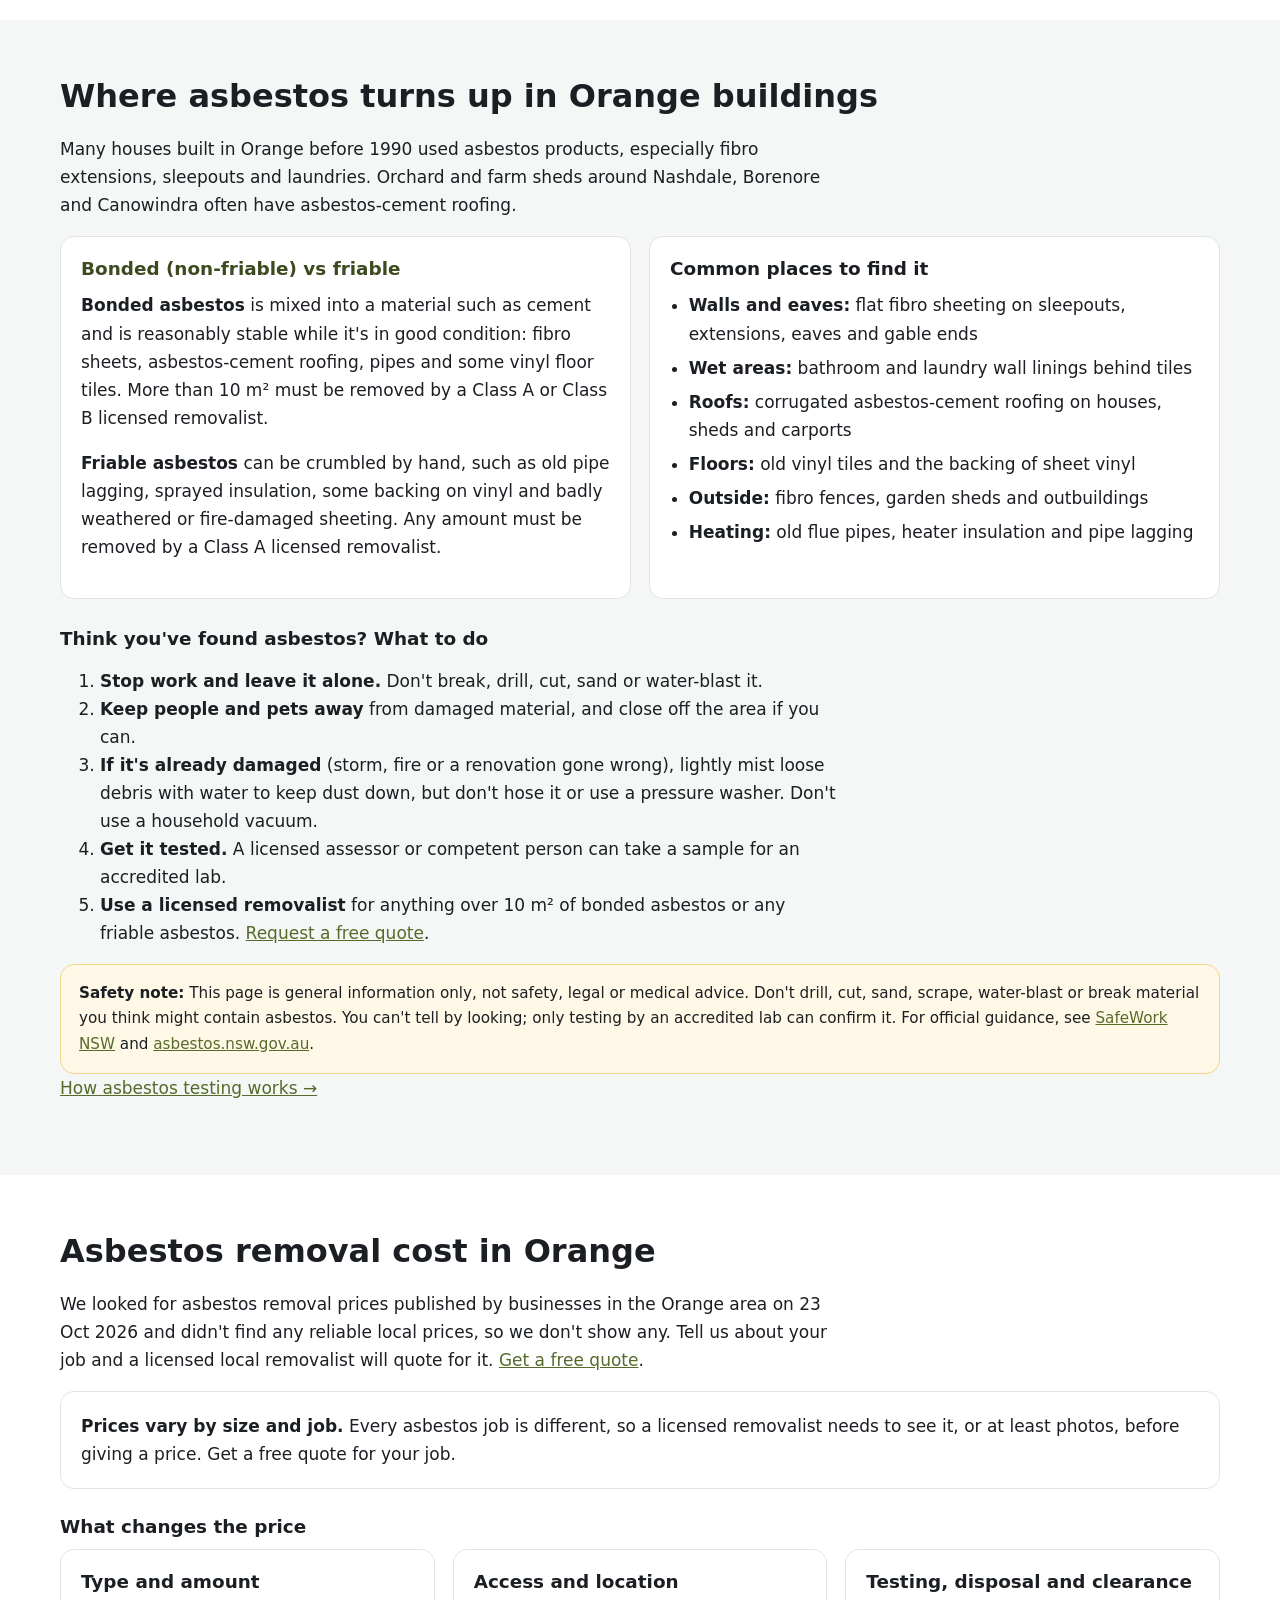
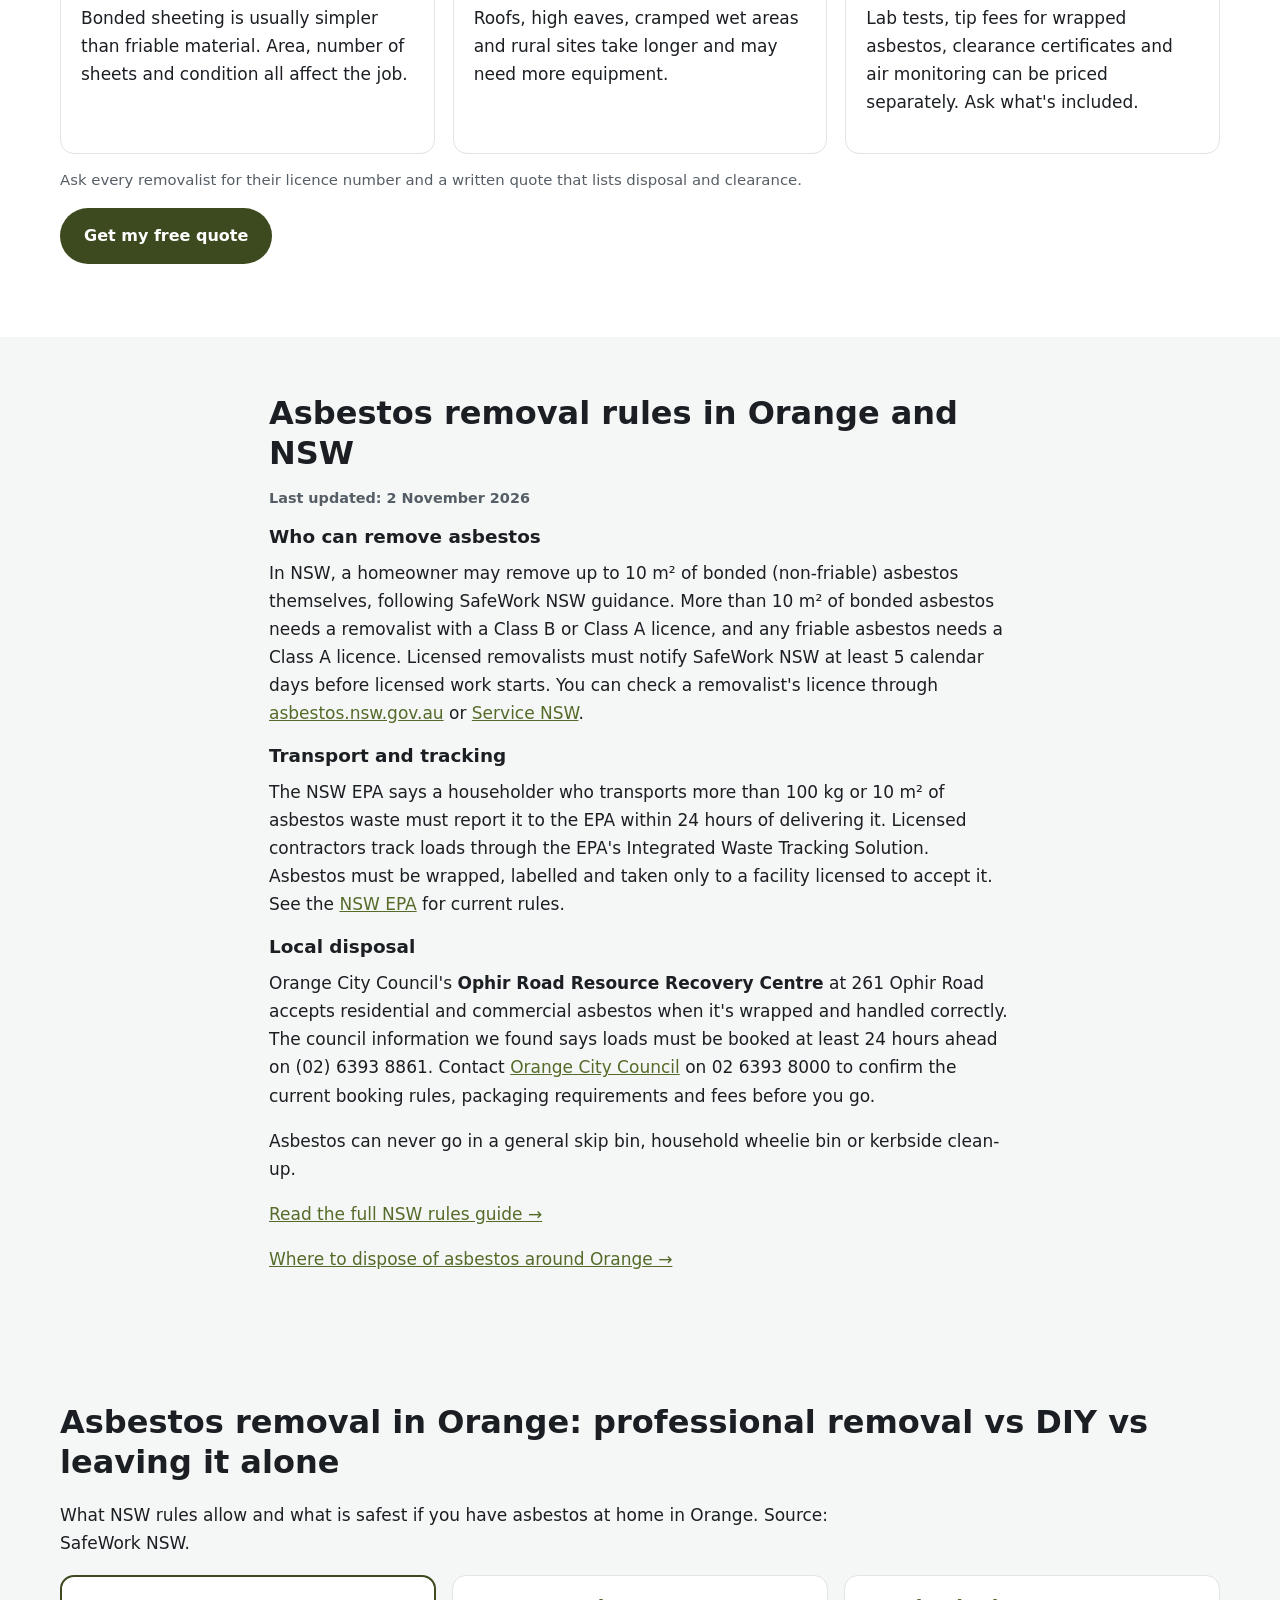
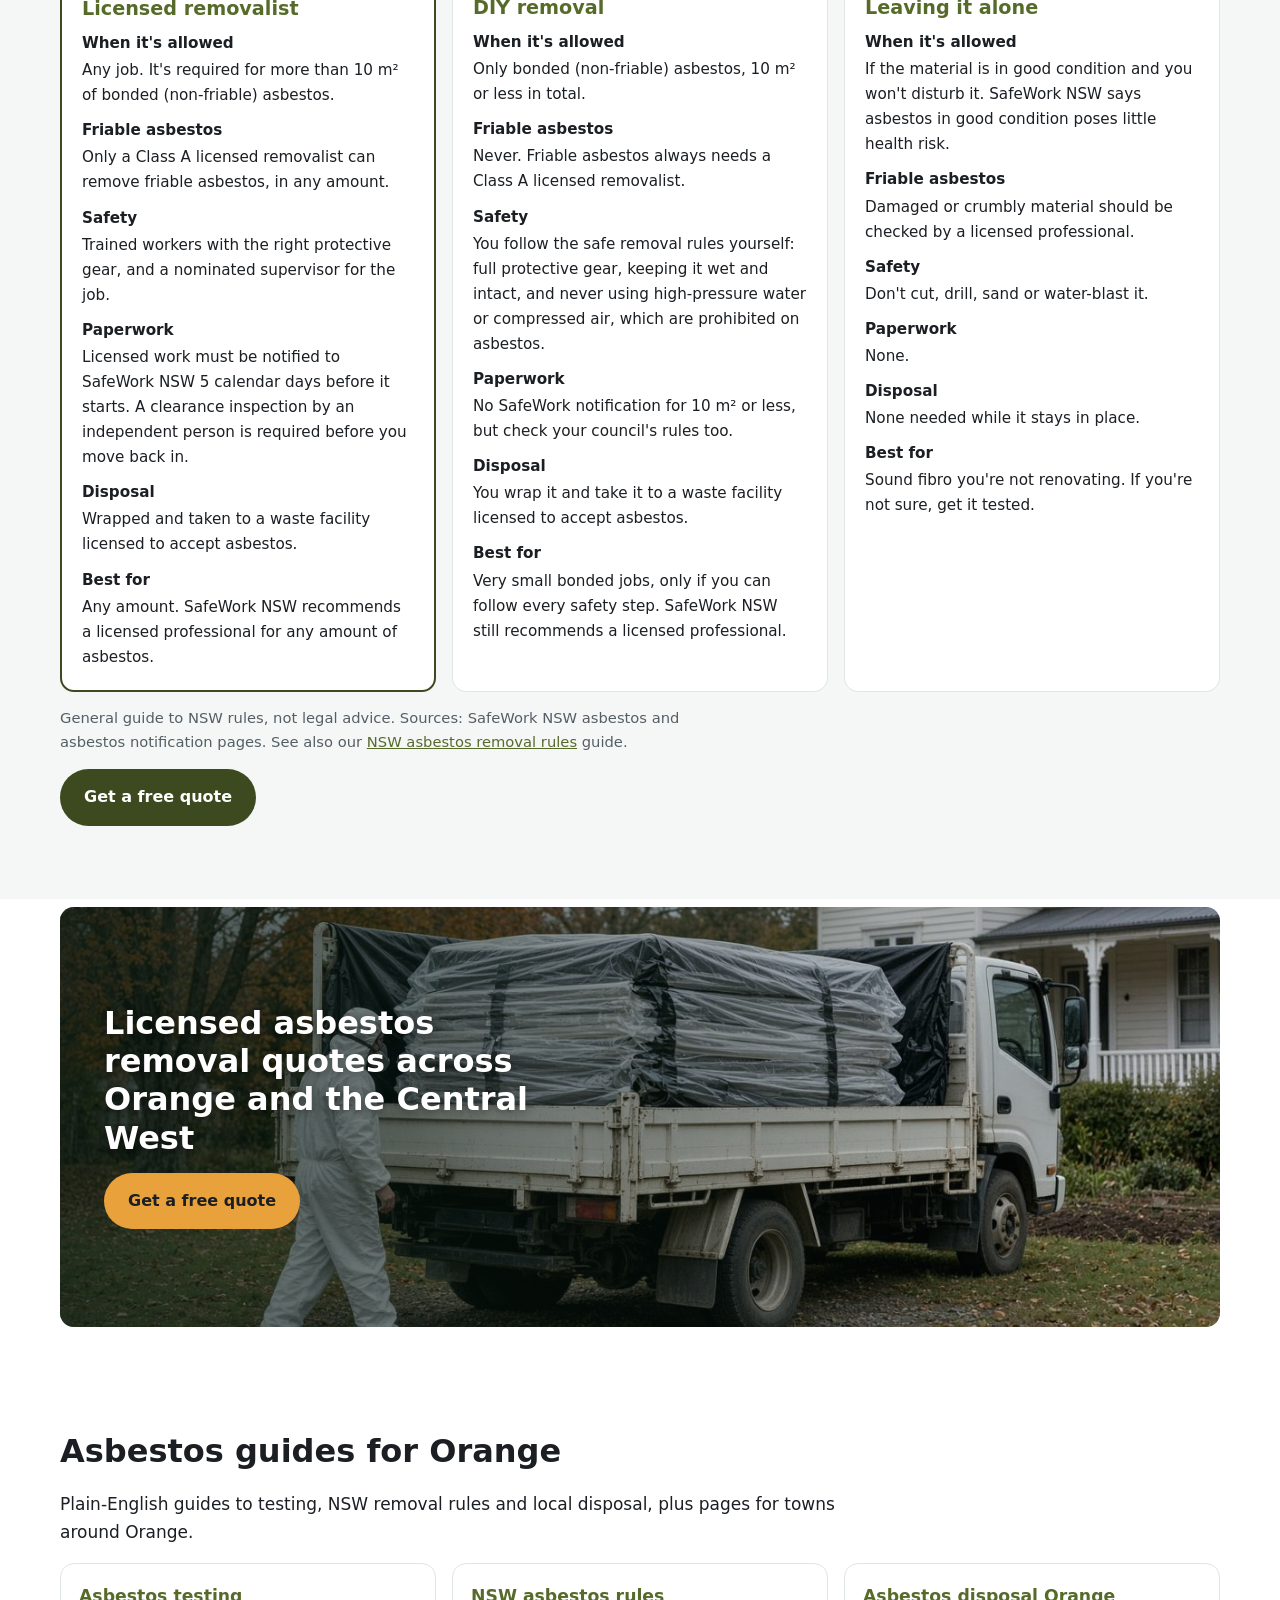
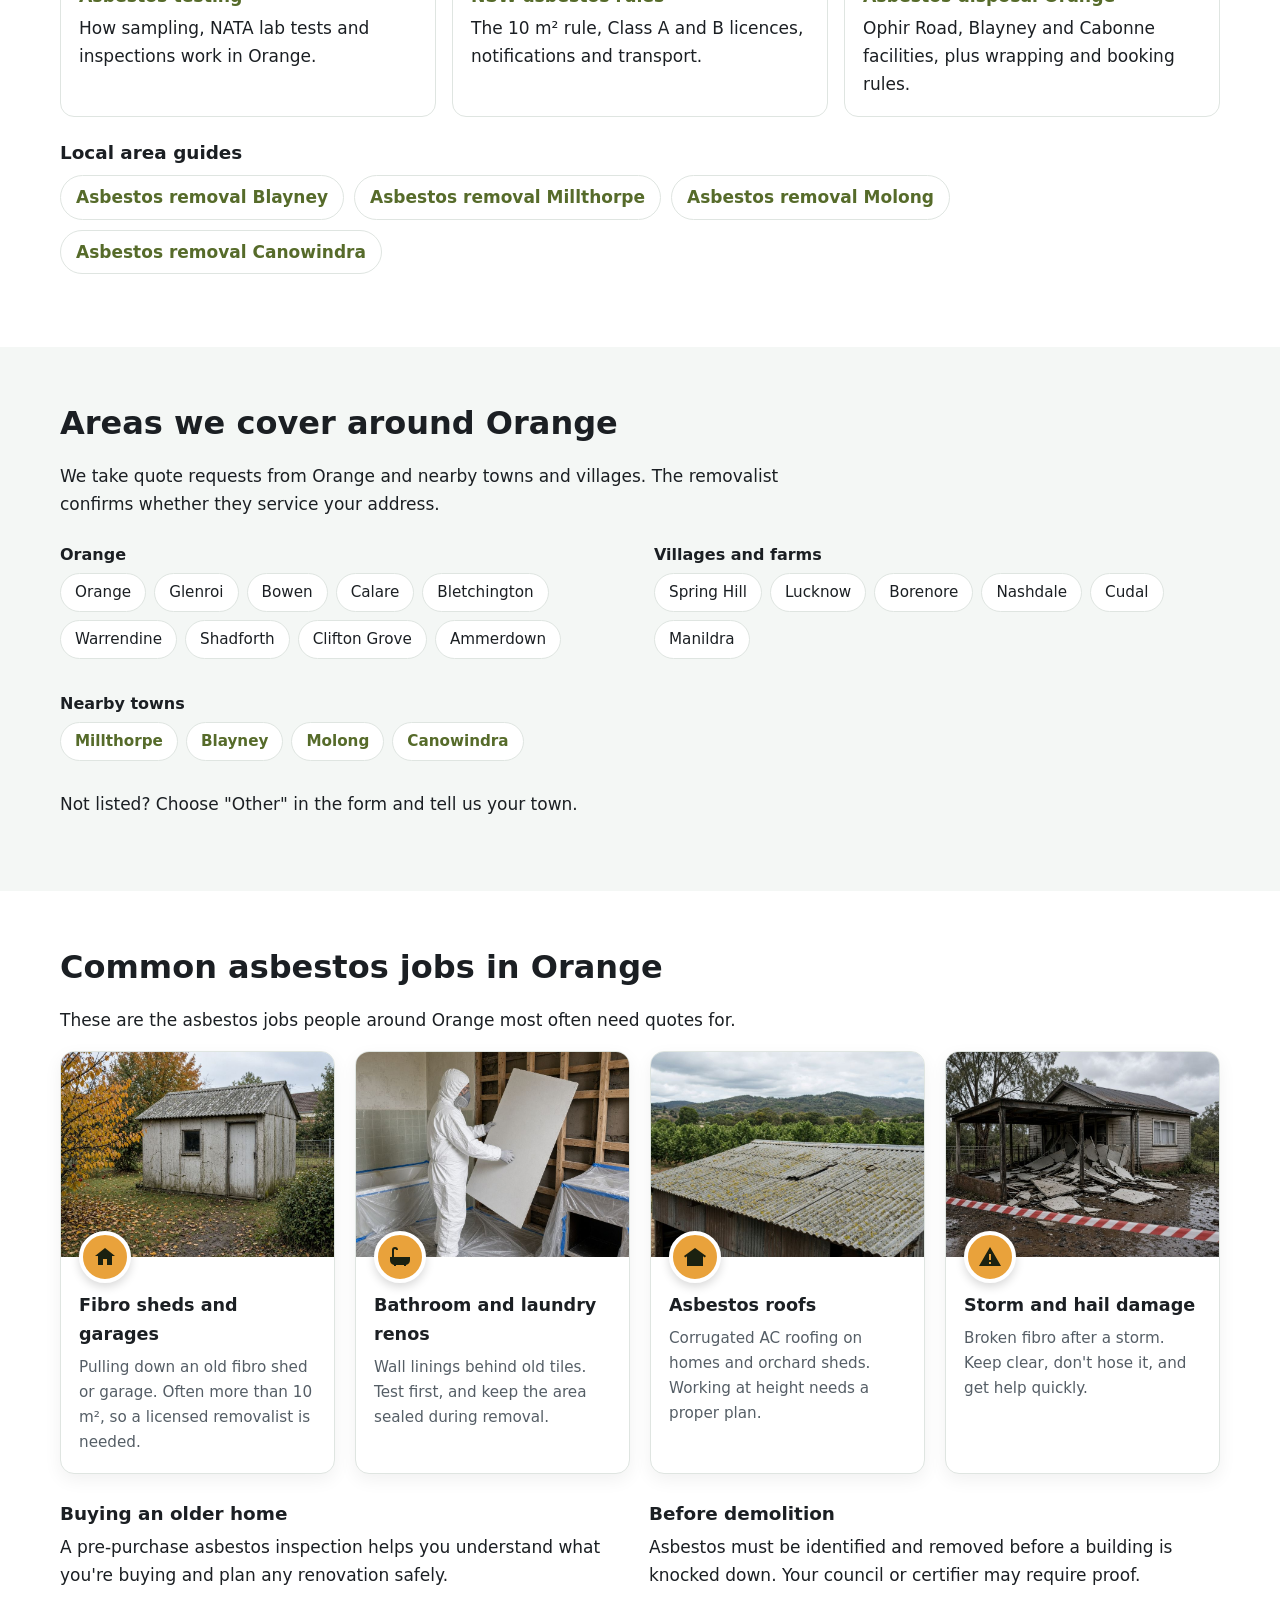
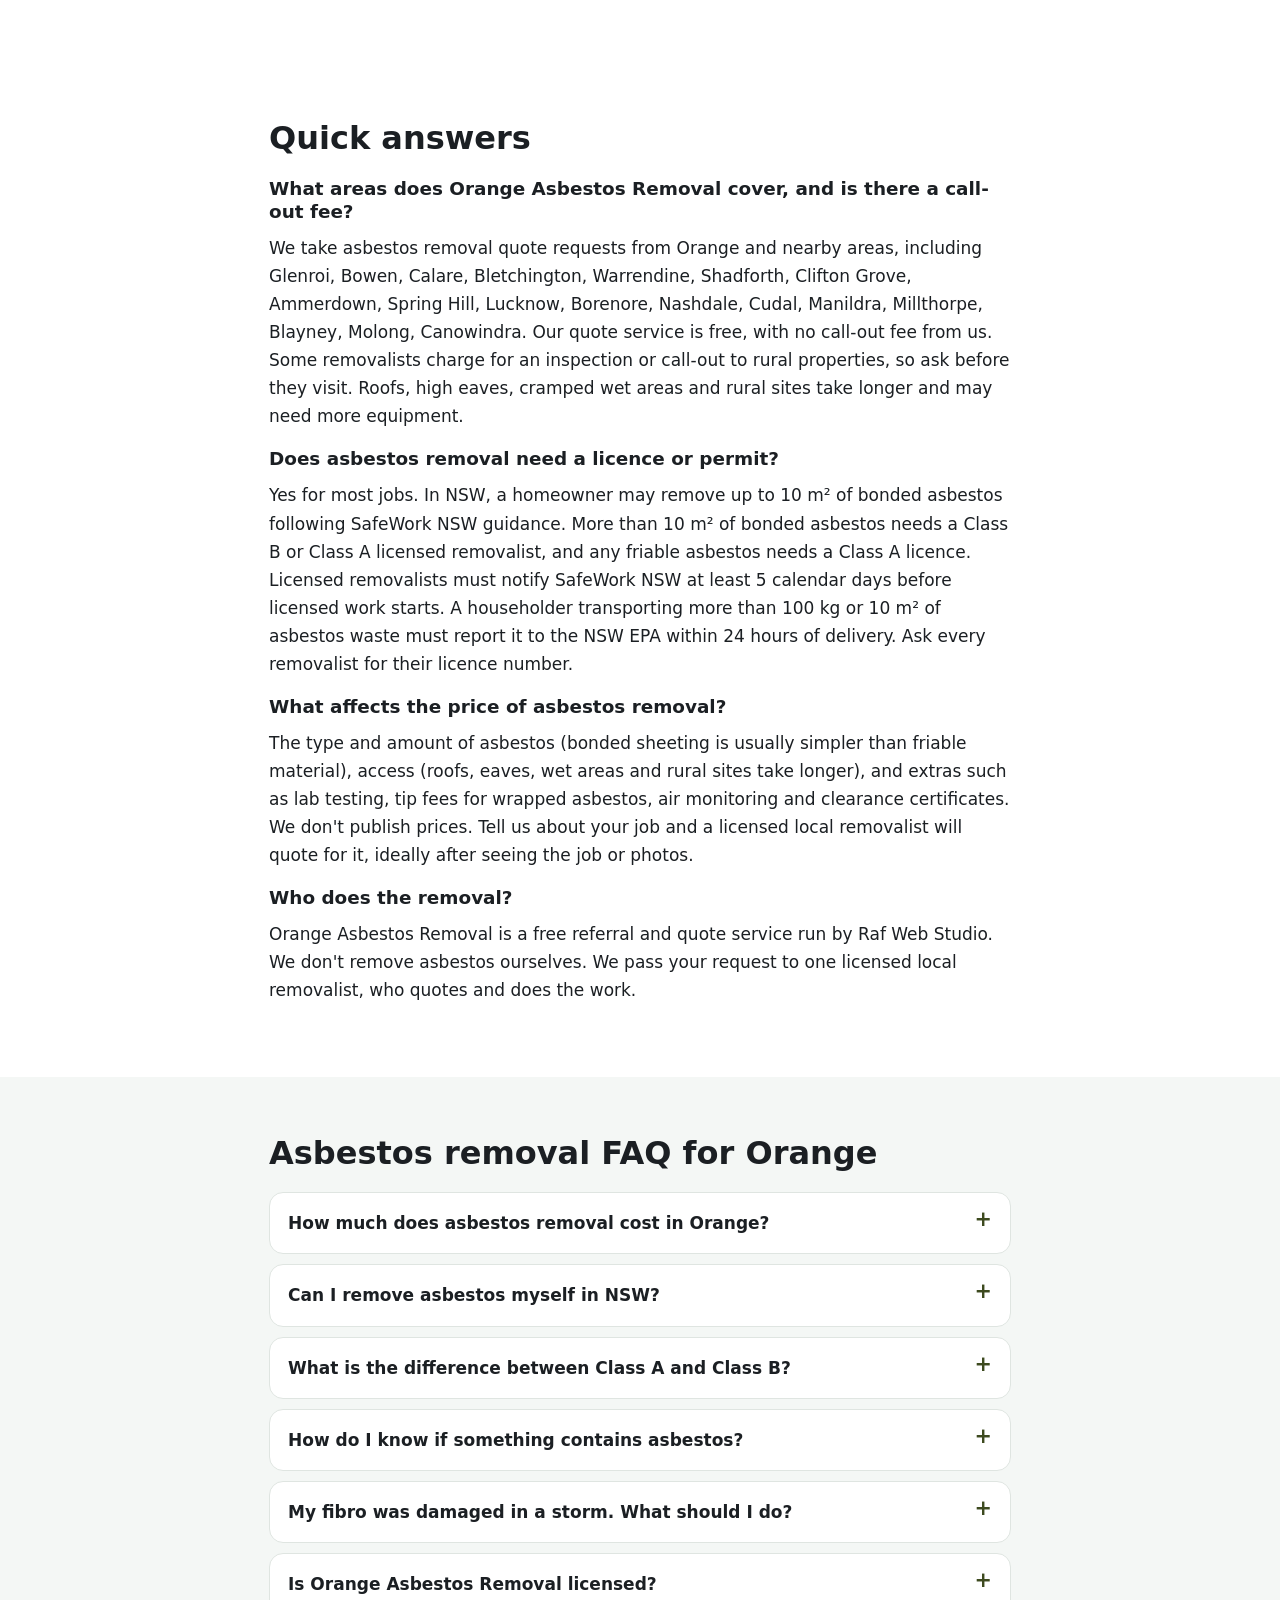
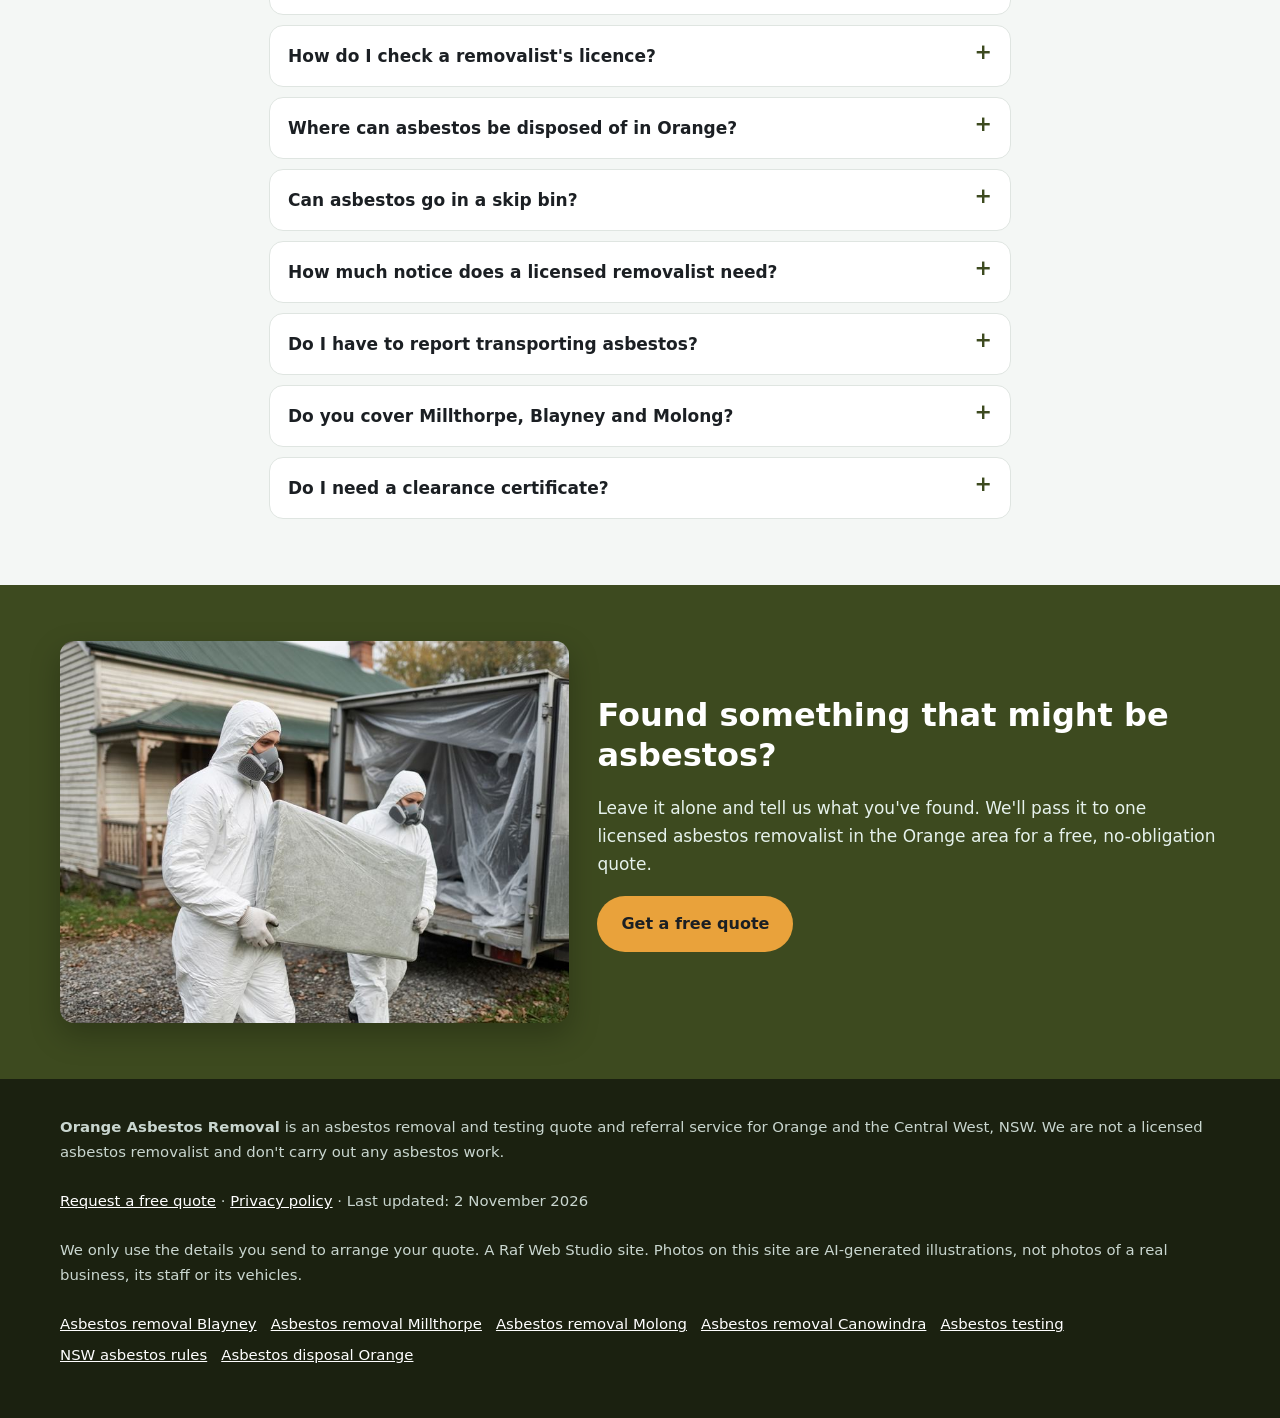
==== commit 2127a613: "SEO batch 4: target 'Asbestos Removal Orange' (title, H1, lead, meta, hero buttons, section headings" ====
--- a/index.html
+++ b/index.html
@@ -4,16 +4,16 @@
 <meta charset="utf-8">
 <meta name="google-site-verification" content="h_LJporxLCmRmUX16r3Uz3n4VwqnJaqqV6pNgYYhl90" />
 <meta name="viewport" content="width=device-width, initial-scale=1">
-<title>Asbestos Removal Orange | Licensed Removal &amp; Testing Quotes, Orange NSW</title>
-<meta name="description" content="Asbestos removal in Orange, Millthorpe, Blayney and Molong. Free quotes from one licensed local removalist for fibro removal, asbestos roofs and testing.">
+<title>Asbestos Removal Orange NSW | Fibro, Asbestos Roof &amp; Testing Quotes</title>
+<meta name="description" content="Asbestos removal in Orange, Millthorpe, Blayney and Molong: fibro walls, asbestos roofs, sheds and testing. Tell us what you have found and get one free quote.">
 <link rel="canonical" href="https://orangeasbestosremoval.com/">
 <link rel="icon" href="favicon.svg" type="image/svg+xml">
 <meta name="theme-color" content="#3d4a1f">
 <meta property="og:type" content="website">
 <meta property="og:locale" content="en_AU">
 <meta property="og:site_name" content="Orange Asbestos Removal">
-<meta property="og:title" content="Asbestos Removal Orange | Licensed Removal &amp; Testing Quotes, Orange NSW">
-<meta property="og:description" content="Free asbestos removal and testing quotes in Orange NSW, passed to one licensed local removalist.">
+<meta property="og:title" content="Asbestos Removal Orange NSW | Fibro, Asbestos Roof &amp; Testing Quotes">
+<meta property="og:description" content="Asbestos removal in Orange NSW: fibro, asbestos roofs, sheds and testing. One free quote from a local removalist.">
 <meta property="og:url" content="https://orangeasbestosremoval.com/">
 <meta property="og:image" content="https://orangeasbestosremoval.com/img/hero.jpg">
 <meta name="twitter:card" content="summary_large_image">
@@ -36,10 +36,10 @@
  "@type": "WebPage",
  "@id": "https://orangeasbestosremoval.com/#webpage",
  "url": "https://orangeasbestosremoval.com/",
- "name": "Asbestos Removal Orange | Licensed Removal & Testing Quotes, Orange NSW",
- "description": "Asbestos removal in Orange, Millthorpe, Blayney and Molong. Free quotes from one licensed local removalist for fibro removal, asbestos roofs and testing.",
+ "name": "Asbestos Removal Orange NSW | Fibro, Asbestos Roof & Testing Quotes",
+ "description": "Asbestos removal in Orange, Millthorpe, Blayney and Molong: fibro walls, asbestos roofs, sheds and testing. Tell us what you have found and get one free quote.",
  "inLanguage": "en-AU",
- "dateModified": "2026-10-29",
+ "dateModified": "2026-11-02",
  "isPartOf": {
   "@id": "https://orangeasbestosremoval.com/#website"
  },
@@ -55,7 +55,7 @@
  "@id": "https://orangeasbestosremoval.com/#business",
  "name": "Orange Asbestos Removal",
  "url": "https://orangeasbestosremoval.com/",
- "description": "Asbestos removal in Orange, Millthorpe, Blayney and Molong. Free quotes from one licensed local removalist for fibro removal, asbestos roofs and testing. A free referral and quote service run by Raf Web Studio. It doesn't remove asbestos itself; one licensed local removalist quotes and does the work.",
+ "description": "Asbestos removal in Orange, Millthorpe, Blayney and Molong: fibro walls, asbestos roofs, sheds and testing. Tell us what you have found and get one free quote. A free referral and quote service run by Raf Web Studio. It doesn't remove asbestos itself; one licensed local removalist quotes and does the work.",
  "image": "https://orangeasbestosremoval.com/img/hero.jpg",
  "areaServed": [
   {
@@ -155,7 +155,7 @@
 {
  "@context": "https://schema.org",
  "@type": "WebSite",
- "dateModified": "2026-10-29",
+ "dateModified": "2026-11-02",
  "@id": "https://orangeasbestosremoval.com/#website",
  "name": "Orange Asbestos Removal",
  "url": "https://orangeasbestosremoval.com/",
@@ -450,12 +450,12 @@
   </picture>
   <div class="wrap hero-grid">
     <div class="hero-copy">
-      <h1 id="h1">Asbestos Removal Orange: Free Quotes From a Licensed Local Removalist</h1><!--h3:hero-->
-      <p class="h3-tag">Asbestos removal in Orange: one free quote from a licensed removalist.</p>
+      <h1 id="h1">Asbestos Removal Orange: Free Quotes for Fibro, Roofs and Testing</h1><!--h3:hero-->
+      <p class="h3-tag">Asbestos removal in Orange: tell us what you have found and get one free quote.</p>
       <p class="h3-cta"><a class="btn btn-call btn-xl" href="#quote">Get a free quote</a></p><!--/h3:hero-->      <p class="summary">In short: Orange Asbestos Removal is a free quote service, not a asbestos removal company. Tell us your suburb and job, and we pass it to one licensed local asbestos removalist, who quotes you directly.</p>
-      <p class="lead">Pulling down a fibro shed in Glenroi, renovating a 1960s bathroom in Bowen or worried about an old roof in Millthorpe? Tell us what you've found and we'll pass it to one licensed asbestos removalist who services Orange for a free, no-obligation quote.</p>
-      <div class="ctas"><a class="btn btn-ghost" href="#suspect">Think you've found asbestos?</a><a class="btn btn-ghost" href="#rules">NSW rules</a></div>
-      <p class="updated">Last updated: 29 October 2026</p>
+      <p class="lead">Need asbestos removal in Orange? Pulling down a fibro shed in Glenroi, renovating a 1960s bathroom in Bowen or worried about an old roof in Millthorpe? Tell us what you've found and we'll pass it to one local asbestos removalist who services Orange for a free, no-obligation quote.</p>
+      <div class="ctas"><a class="btn btn-ghost" href="#services">Asbestos removal services</a><a class="btn btn-ghost" href="#suspect">Think you've found asbestos?</a></div>
+      <p class="updated">Last updated: 2 November 2026</p>
     </div>
     <div class="hero-form-card" id="quote">
       <h2 id="quote-h">Get a free asbestos quote in Orange</h2>
@@ -558,8 +558,8 @@
 </section>
 <section class="alt" id="rules" aria-labelledby="rules-h">
   <div class="wrap intro">
-    <h2 id="rules-h">Asbestos rules in NSW and Orange City Council</h2>
-    <p class="updated-dark">Last updated: 29 October 2026</p>
+    <h2 id="rules-h">Asbestos removal rules in Orange and NSW</h2>
+    <p class="updated-dark">Last updated: 2 November 2026</p>
     <h3>Who can remove asbestos</h3>
     <p>In NSW, a homeowner may remove up to 10 m² of bonded (non-friable) asbestos themselves, following SafeWork NSW guidance. More than 10 m² of bonded asbestos needs a removalist with a Class B or Class A licence, and any friable asbestos needs a Class A licence. Licensed removalists must notify SafeWork NSW at least 5 calendar days before licensed work starts. You can check a removalist's licence through <a href="https://www.asbestos.nsw.gov.au/" rel="noopener">asbestos.nsw.gov.au</a> or <a href="https://www.service.nsw.gov.au/" rel="noopener">Service NSW</a>.</p>
     <h3>Transport and tracking</h3>
@@ -574,7 +574,7 @@
 <!--h3:compare-->
 <section class="alt" id="compare" aria-labelledby="compare-h">
   <div class="wrap">
-    <h2 id="compare-h">Licensed removalist vs DIY removal vs leaving it alone</h2>
+    <h2 id="compare-h">Asbestos removal in Orange: professional removal vs DIY vs leaving it alone</h2>
     <p class="intro">What NSW rules allow and what is safest if you have asbestos at home in Orange. Source: SafeWork NSW.</p>
     <div class="cmp"><article class="cmp-main"><h3>Licensed removalist</h3><dl><dt>When it's allowed</dt><dd>Any job. It's required for more than 10 m² of bonded (non-friable) asbestos.</dd><dt>Friable asbestos</dt><dd>Only a Class A licensed removalist can remove friable asbestos, in any amount.</dd><dt>Safety</dt><dd>Trained workers with the right protective gear, and a nominated supervisor for the job.</dd><dt>Paperwork</dt><dd>Licensed work must be notified to SafeWork NSW 5 calendar days before it starts. A clearance inspection by an independent person is required before you move back in.</dd><dt>Disposal</dt><dd>Wrapped and taken to a waste facility licensed to accept asbestos.</dd><dt>Best for</dt><dd>Any amount. SafeWork NSW recommends a licensed professional for any amount of asbestos.</dd></dl></article><article><h3>DIY removal</h3><dl><dt>When it's allowed</dt><dd>Only bonded (non-friable) asbestos, 10 m² or less in total.</dd><dt>Friable asbestos</dt><dd>Never. Friable asbestos always needs a Class A licensed removalist.</dd><dt>Safety</dt><dd>You follow the safe removal rules yourself: full protective gear, keeping it wet and intact, and never using high-pressure water or compressed air, which are prohibited on asbestos.</dd><dt>Paperwork</dt><dd>No SafeWork notification for 10 m² or less, but check your council's rules too.</dd><dt>Disposal</dt><dd>You wrap it and take it to a waste facility licensed to accept asbestos.</dd><dt>Best for</dt><dd>Very small bonded jobs, only if you can follow every safety step. SafeWork NSW still recommends a licensed professional.</dd></dl></article><article><h3>Leaving it alone</h3><dl><dt>When it's allowed</dt><dd>If the material is in good condition and you won't disturb it. SafeWork NSW says asbestos in good condition poses little health risk.</dd><dt>Friable asbestos</dt><dd>Damaged or crumbly material should be checked by a licensed professional.</dd><dt>Safety</dt><dd>Don't cut, drill, sand or water-blast it.</dd><dt>Paperwork</dt><dd>None.</dd><dt>Disposal</dt><dd>None needed while it stays in place.</dd><dt>Best for</dt><dd>Sound fibro you're not renovating. If you're not sure, get it tested.</dd></dl></article></div>
     <p class="cmp-note">General guide to NSW rules, not legal advice. Sources: SafeWork NSW asbestos and asbestos notification pages. See also our <a href="/nsw-asbestos-removal-rules/">NSW asbestos removal rules</a> guide.</p>
@@ -685,7 +685,7 @@
 <footer class="site-footer">
   <div class="wrap">
     <p><strong>Orange Asbestos Removal</strong> is an asbestos removal and testing quote and referral service for Orange and the Central West, NSW. We are not a licensed asbestos removalist and don't carry out any asbestos work.</p>
-    <p><a href="#quote">Request a free quote</a> · <a href="privacy.html">Privacy policy</a> · Last updated: 29 October 2026</p>
+    <p><a href="#quote">Request a free quote</a> · <a href="privacy.html">Privacy policy</a> · Last updated: 2 November 2026</p>
     <p>We only use the details you send to arrange your quote. A Raf Web Studio site. Photos on this site are AI-generated illustrations, not photos of a real business, its staff or its vehicles.</p>
     <p class="footer-links"><a href="/asbestos-removal-blayney/">Asbestos removal Blayney</a> <a href="/asbestos-removal-millthorpe/">Asbestos removal Millthorpe</a> <a href="/asbestos-removal-molong/">Asbestos removal Molong</a> <a href="/asbestos-removal-canowindra/">Asbestos removal Canowindra</a> <a href="/asbestos-testing/">Asbestos testing</a> <a href="/nsw-asbestos-removal-rules/">NSW asbestos rules</a> <a href="/asbestos-disposal-orange/">Asbestos disposal Orange</a></p>
   </div>
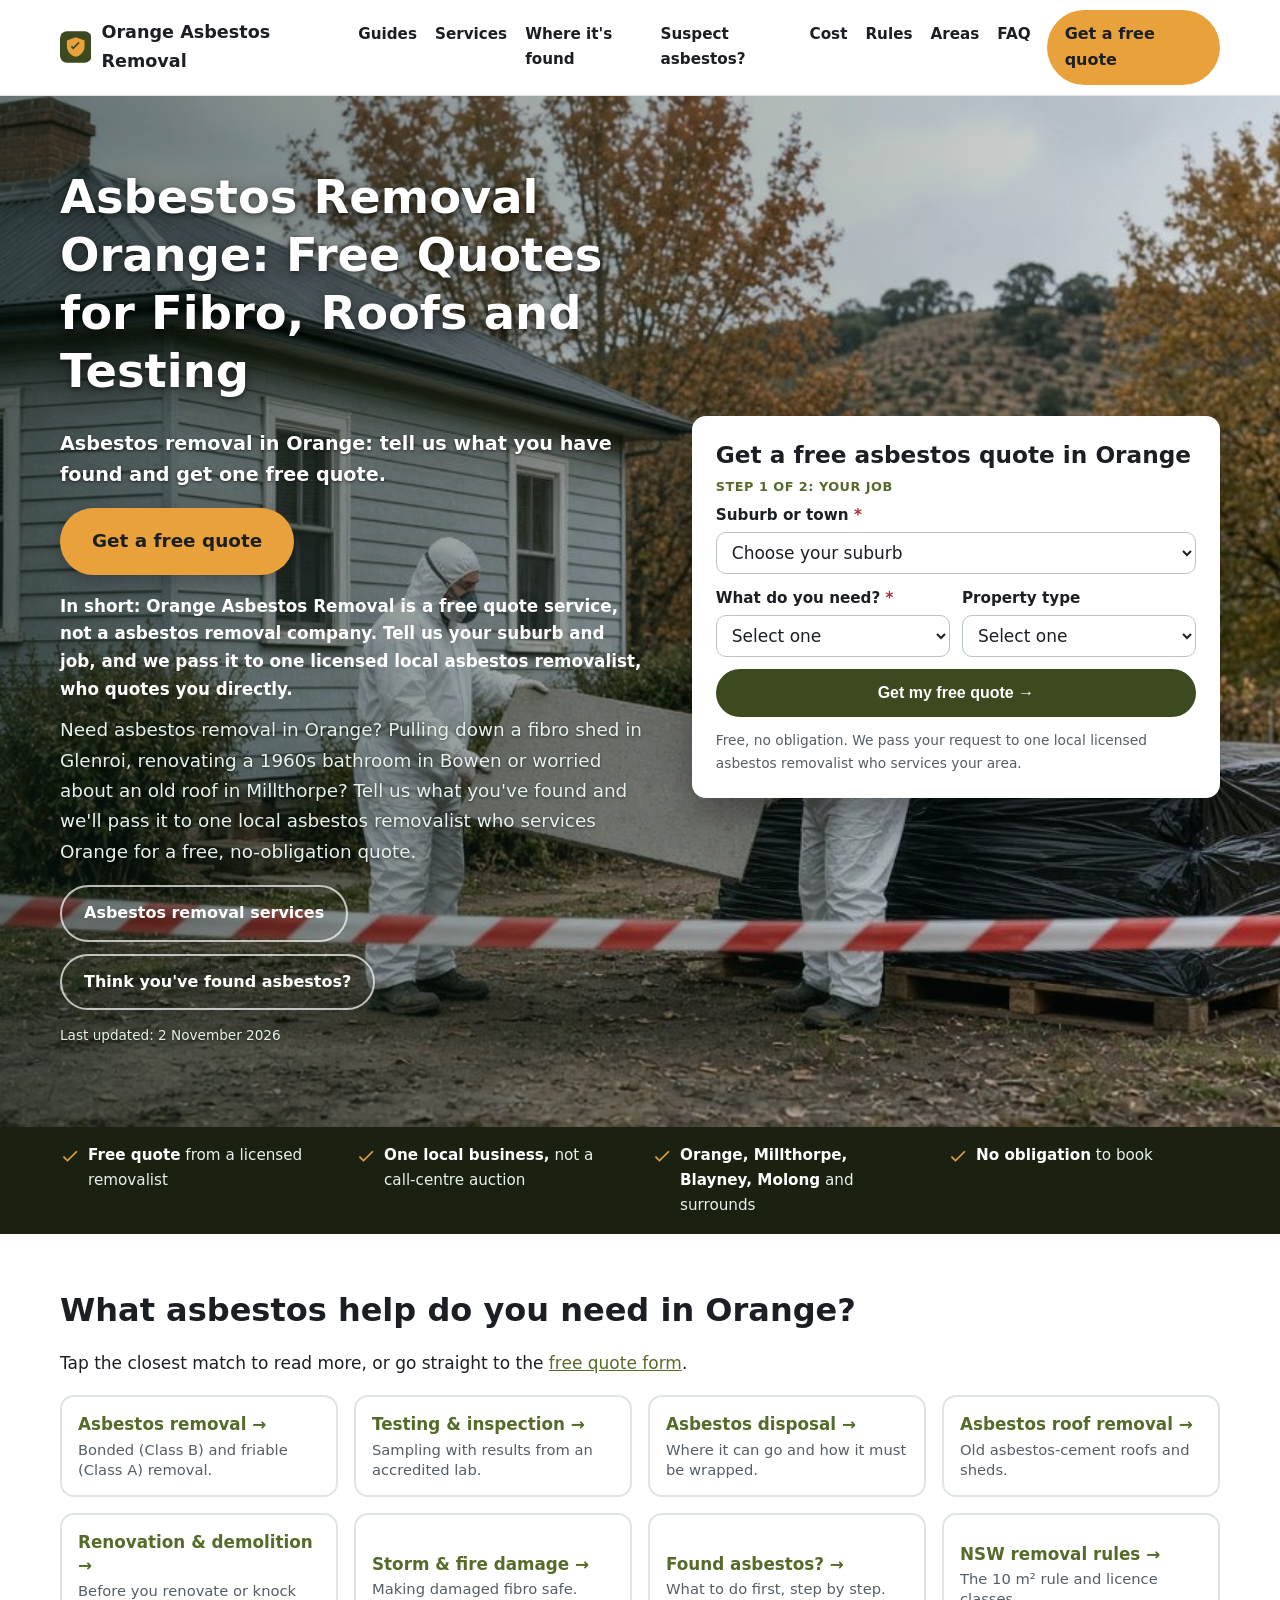
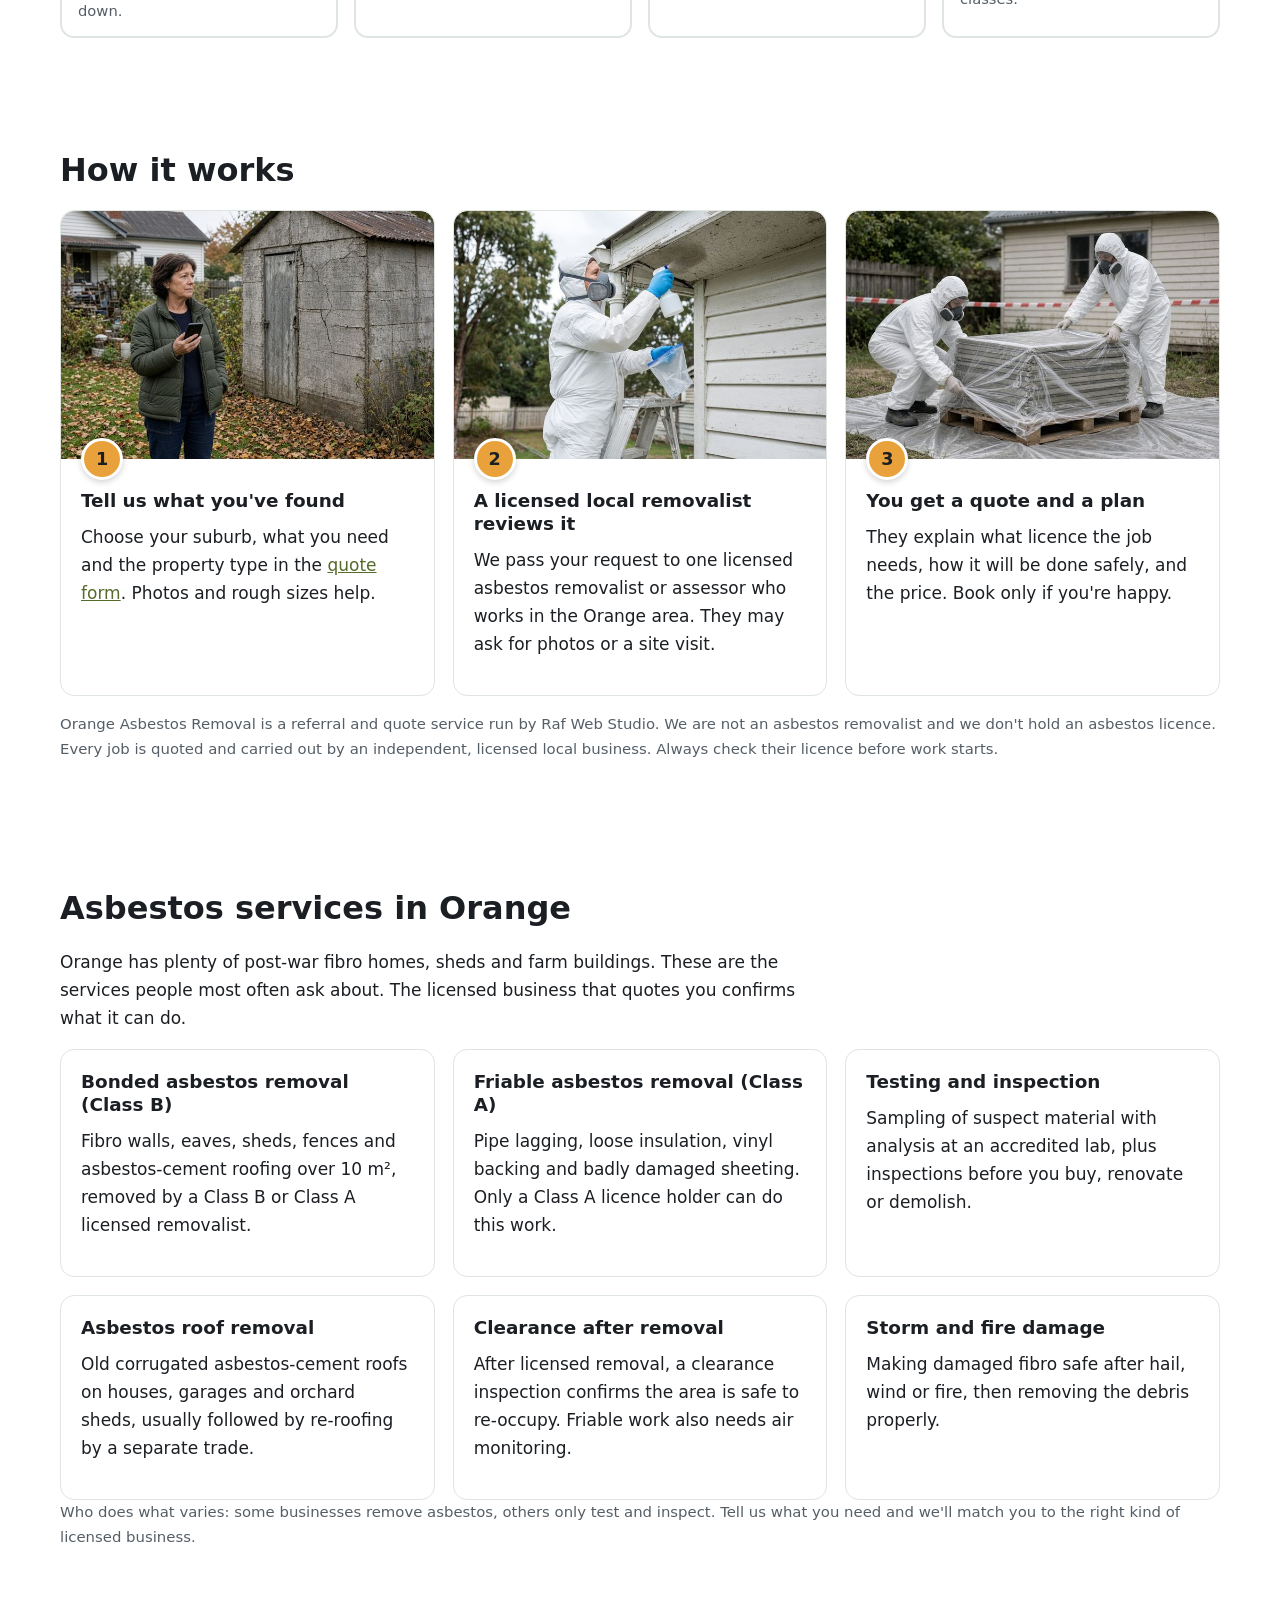
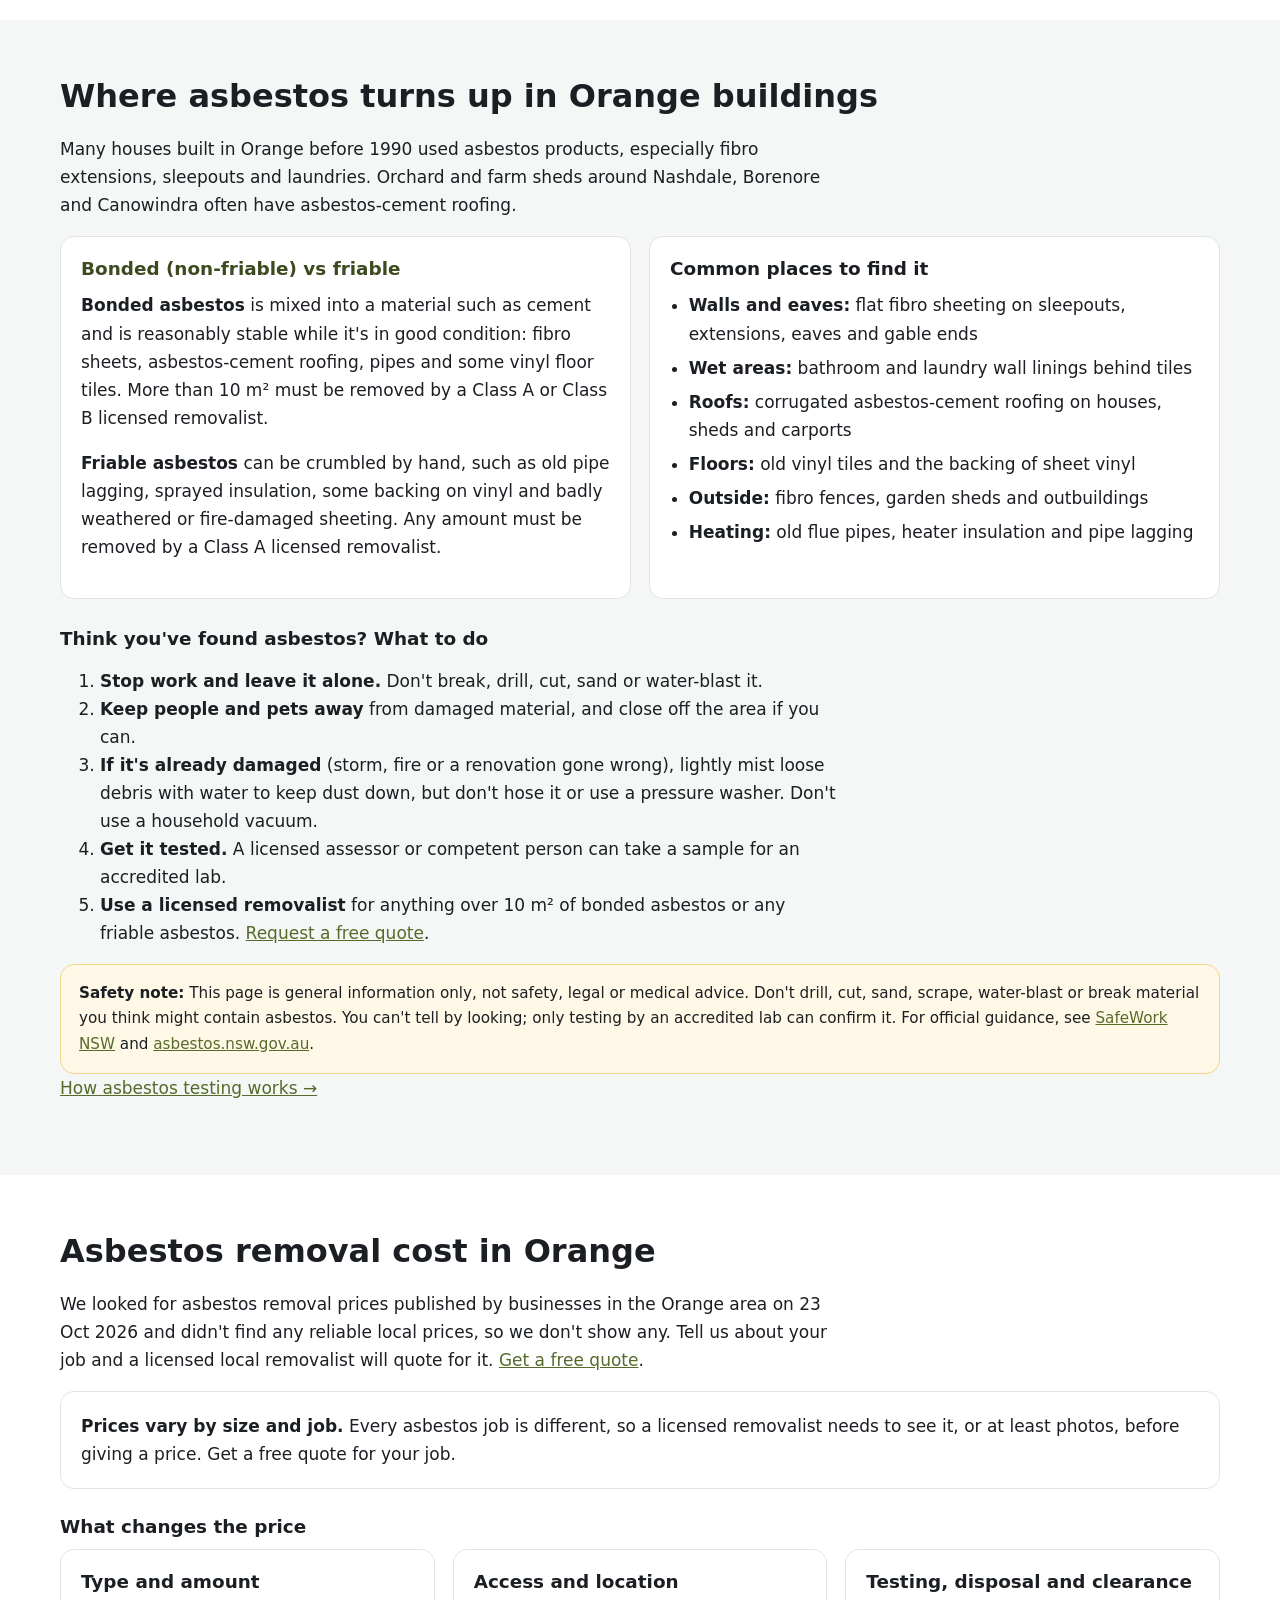
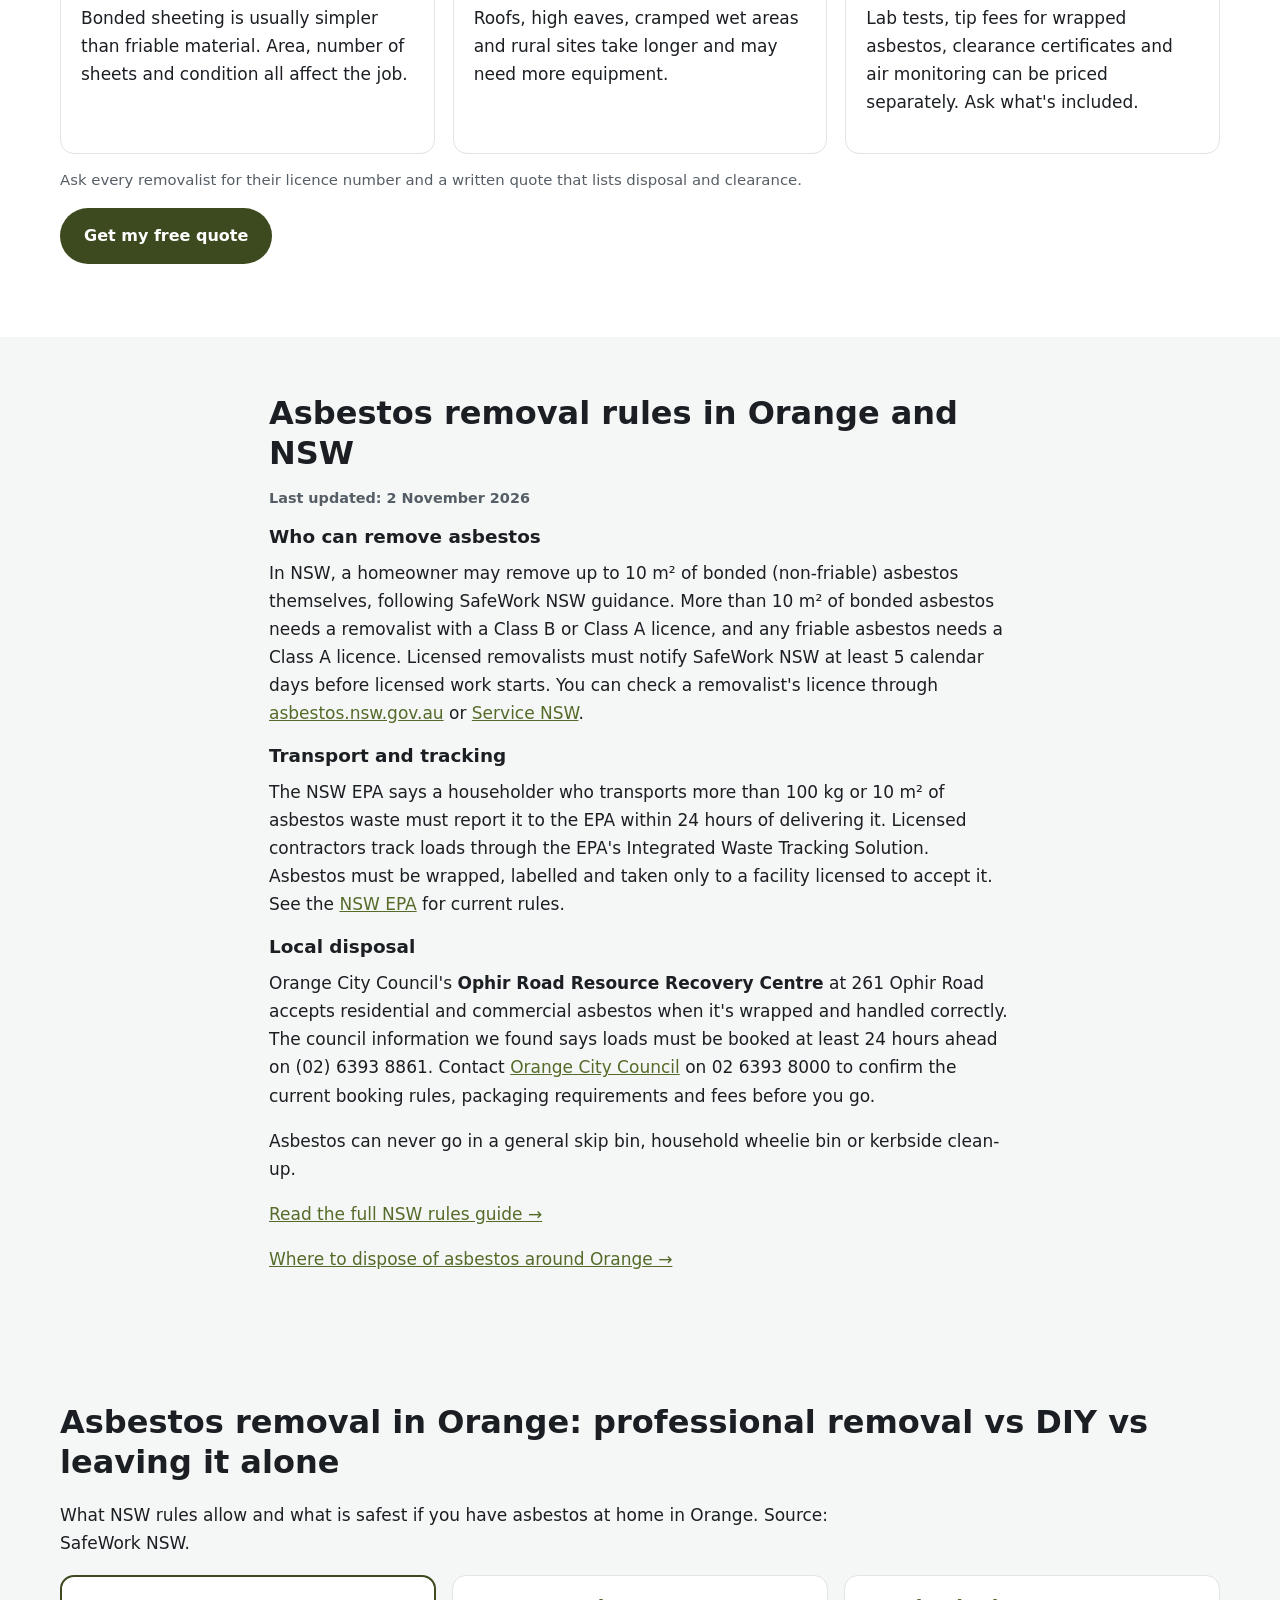
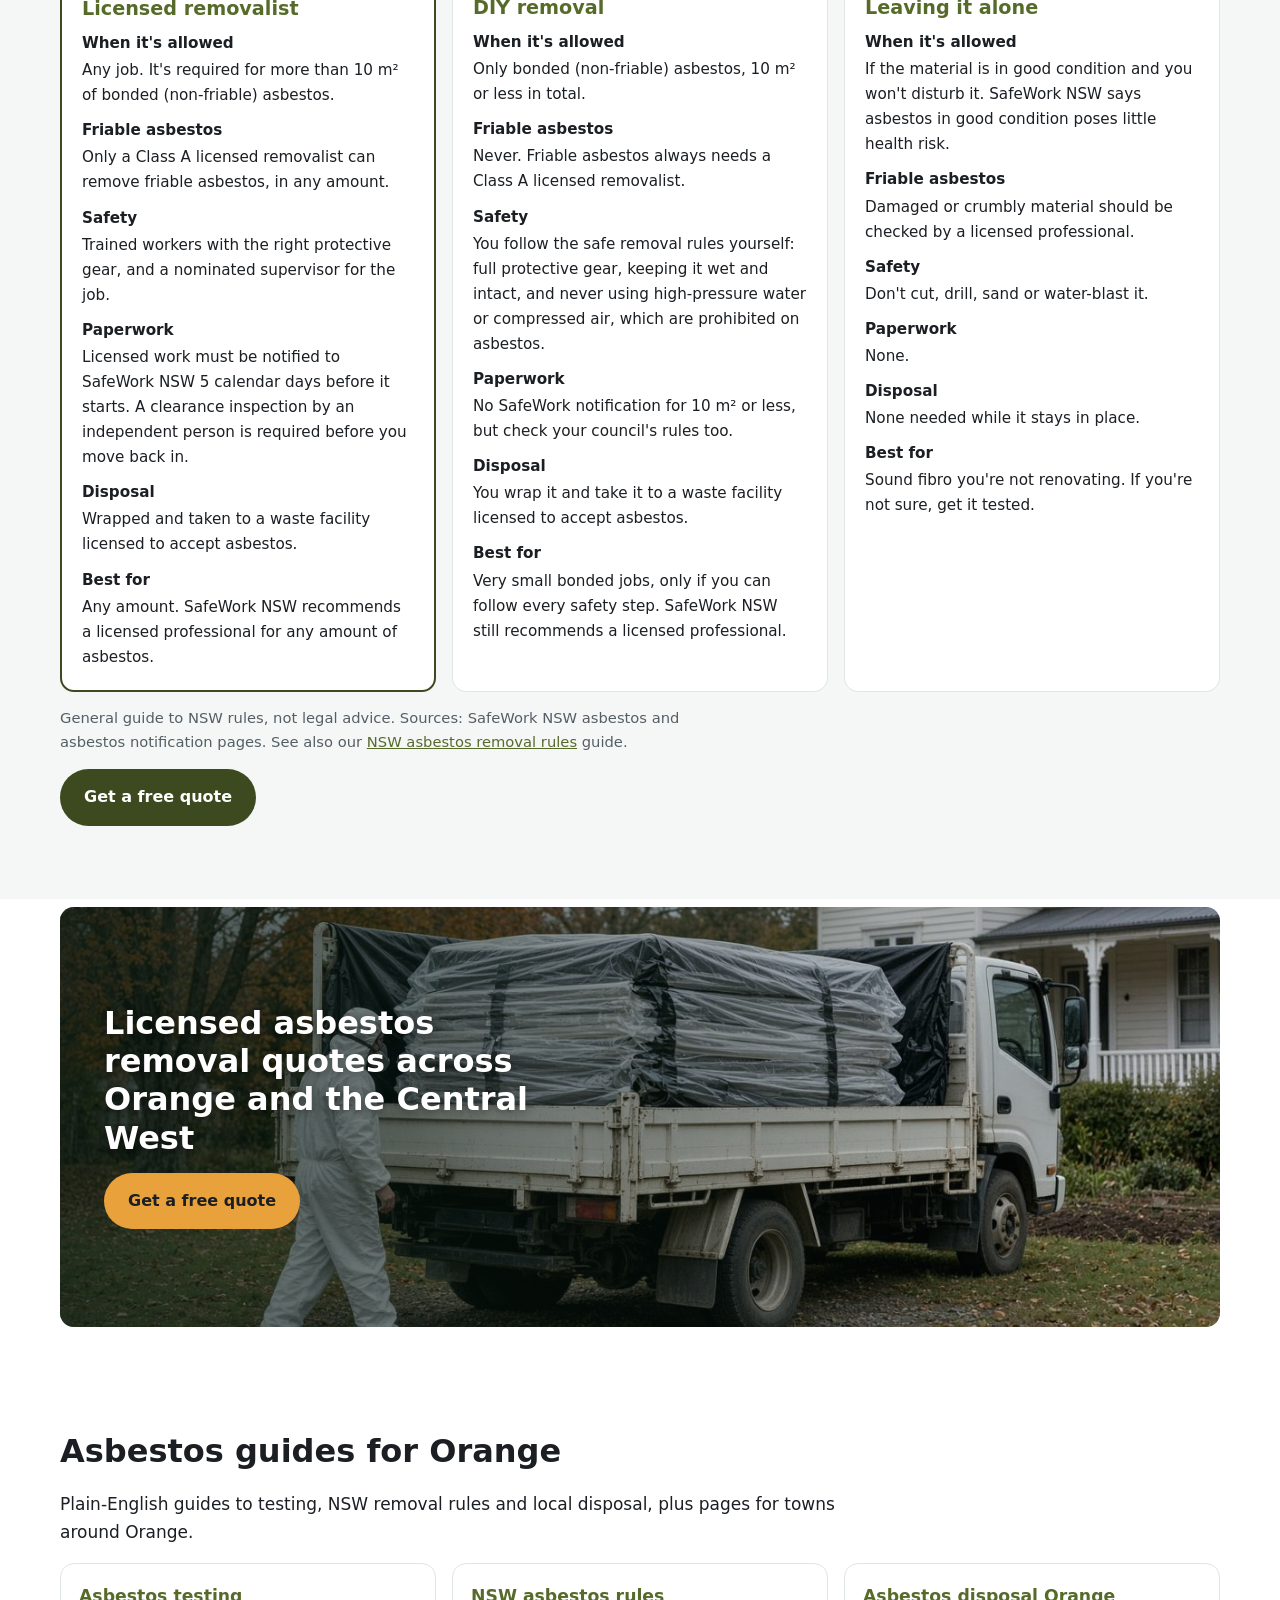
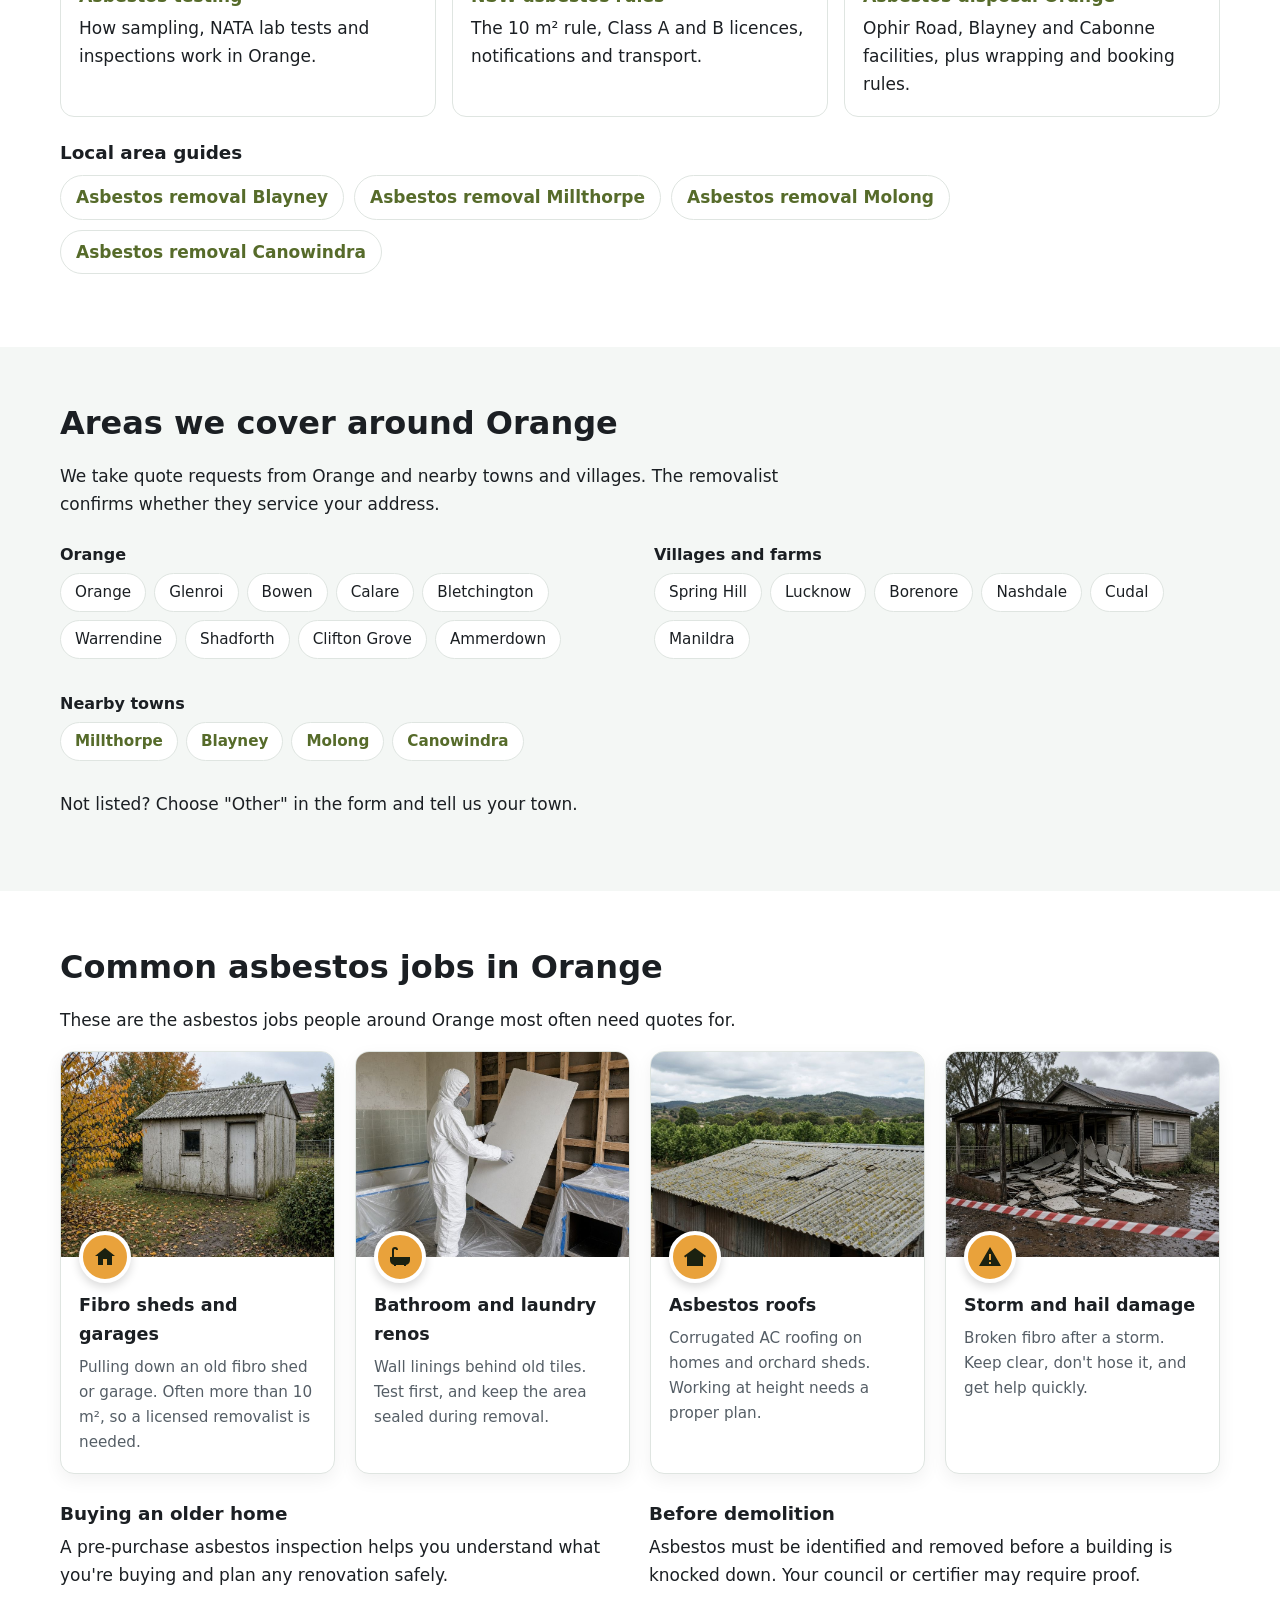
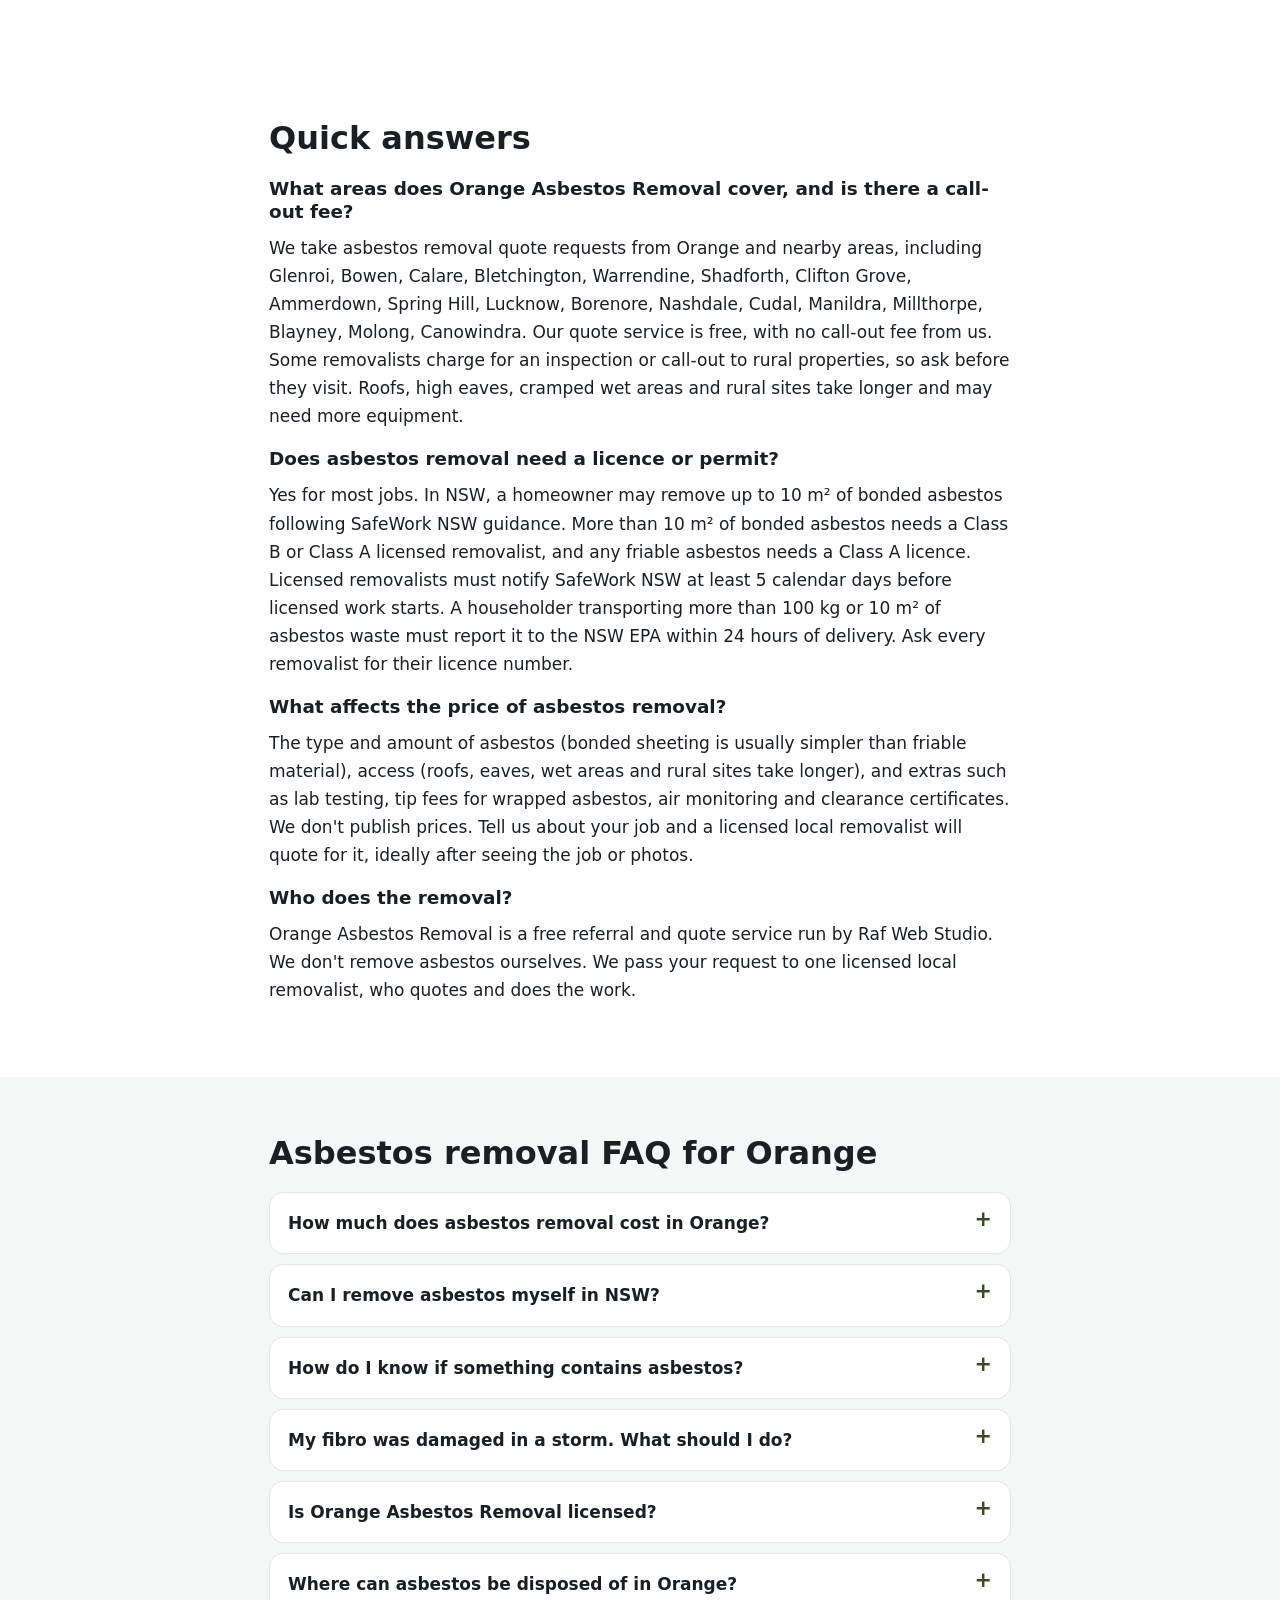
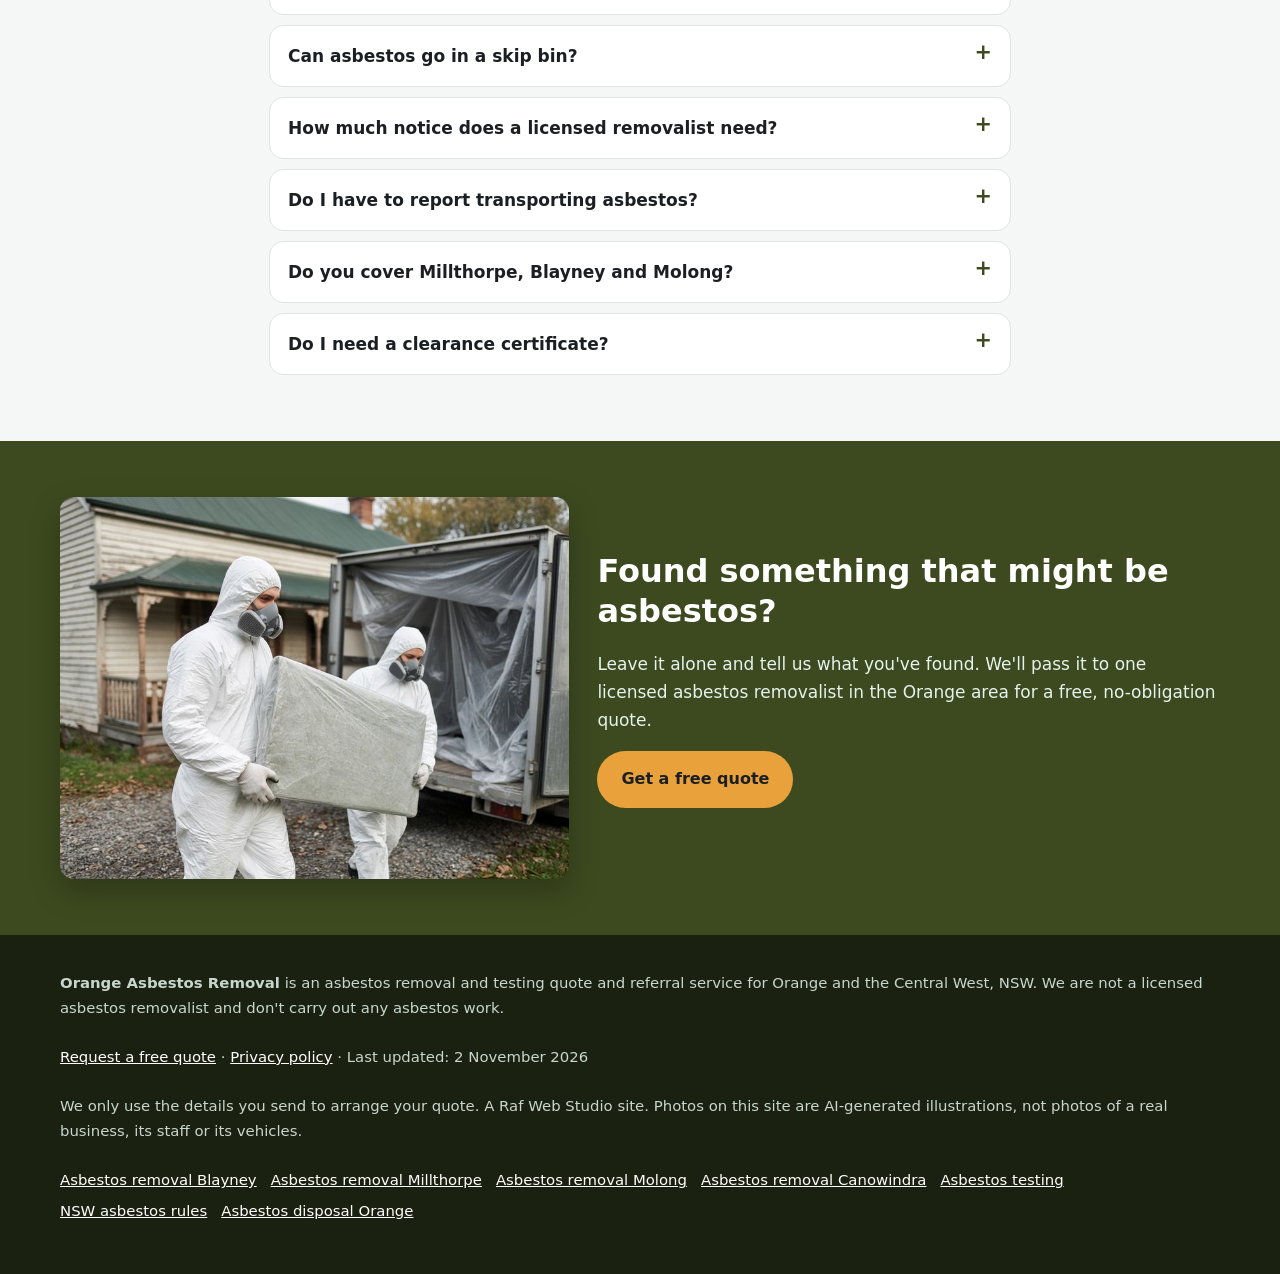
==== commit d9ced160: "SEO batch 5: keyword link to homepage on every subpage, two licensing FAQ items moved off the homepa" ====
--- a/index.html
+++ b/index.html
@@ -281,14 +281,6 @@
   },
   {
    "@type": "Question",
-   "name": "What is the difference between Class A and Class B?",
-   "acceptedAnswer": {
-    "@type": "Answer",
-    "text": "A Class B licence covers bonded (non-friable) asbestos. A Class A licence covers friable asbestos as well as bonded."
-   }
-  },
-  {
-   "@type": "Question",
    "name": "How do I know if something contains asbestos?",
    "acceptedAnswer": {
     "@type": "Answer",
@@ -309,14 +301,6 @@
    "acceptedAnswer": {
     "@type": "Answer",
     "text": "No. We are a referral and quote service run by Raf Web Studio. We pass your request to one licensed local business, which quotes and does the work. Always check their licence."
-   }
-  },
-  {
-   "@type": "Question",
-   "name": "How do I check a removalist's licence?",
-   "acceptedAnswer": {
-    "@type": "Answer",
-    "text": "Use the licence search on asbestos.nsw.gov.au or Service NSW."
    }
   },
   {
@@ -656,11 +640,9 @@
     <h2 id="faq-h">Asbestos removal FAQ for Orange</h2>
     <details><summary>How much does asbestos removal cost in Orange?</summary><p>It depends on the type and amount of asbestos, its condition, access and disposal. We didn&#x27;t find reliable published local prices, so the best way to get an accurate figure is a free quote for your job.</p></details>
     <details><summary>Can I remove asbestos myself in NSW?</summary><p>A homeowner may remove up to 10 m² of bonded (non-friable) asbestos following SafeWork NSW guidance. More than 10 m², or any friable asbestos, must be removed by a licensed removalist.</p></details>
-    <details><summary>What is the difference between Class A and Class B?</summary><p>A Class B licence covers bonded (non-friable) asbestos. A Class A licence covers friable asbestos as well as bonded.</p></details>
     <details><summary>How do I know if something contains asbestos?</summary><p>You can&#x27;t tell by looking. A sample needs to be tested by an accredited lab. A licensed assessor or competent person can take it safely.</p></details>
     <details><summary>My fibro was damaged in a storm. What should I do?</summary><p>Keep people and pets away, don&#x27;t hose or sweep it, and lightly mist loose debris if needed. Then get a licensed removalist to make it safe.</p></details>
     <details><summary>Is Orange Asbestos Removal licensed?</summary><p>No. We are a referral and quote service run by Raf Web Studio. We pass your request to one licensed local business, which quotes and does the work. Always check their licence.</p></details>
-    <details><summary>How do I check a removalist&#x27;s licence?</summary><p>Use the licence search on asbestos.nsw.gov.au or Service NSW.</p></details>
     <details><summary>Where can asbestos be disposed of in Orange?</summary><p>Orange City Council&#x27;s Ophir Road Resource Recovery Centre at 261 Ophir Road accepts wrapped asbestos. The council information we found says to book at least 24 hours ahead on (02) 6393 8861. Confirm the current rules with council.</p></details>
     <details><summary>Can asbestos go in a skip bin?</summary><p>Not a general skip. Some operators supply special lined asbestos bins or bags, but the asbestos must still be handled and wrapped correctly.</p></details>
     <details><summary>How much notice does a licensed removalist need?</summary><p>Licensed removalists must notify SafeWork NSW at least 5 calendar days before licensed removal work starts.</p></details>
